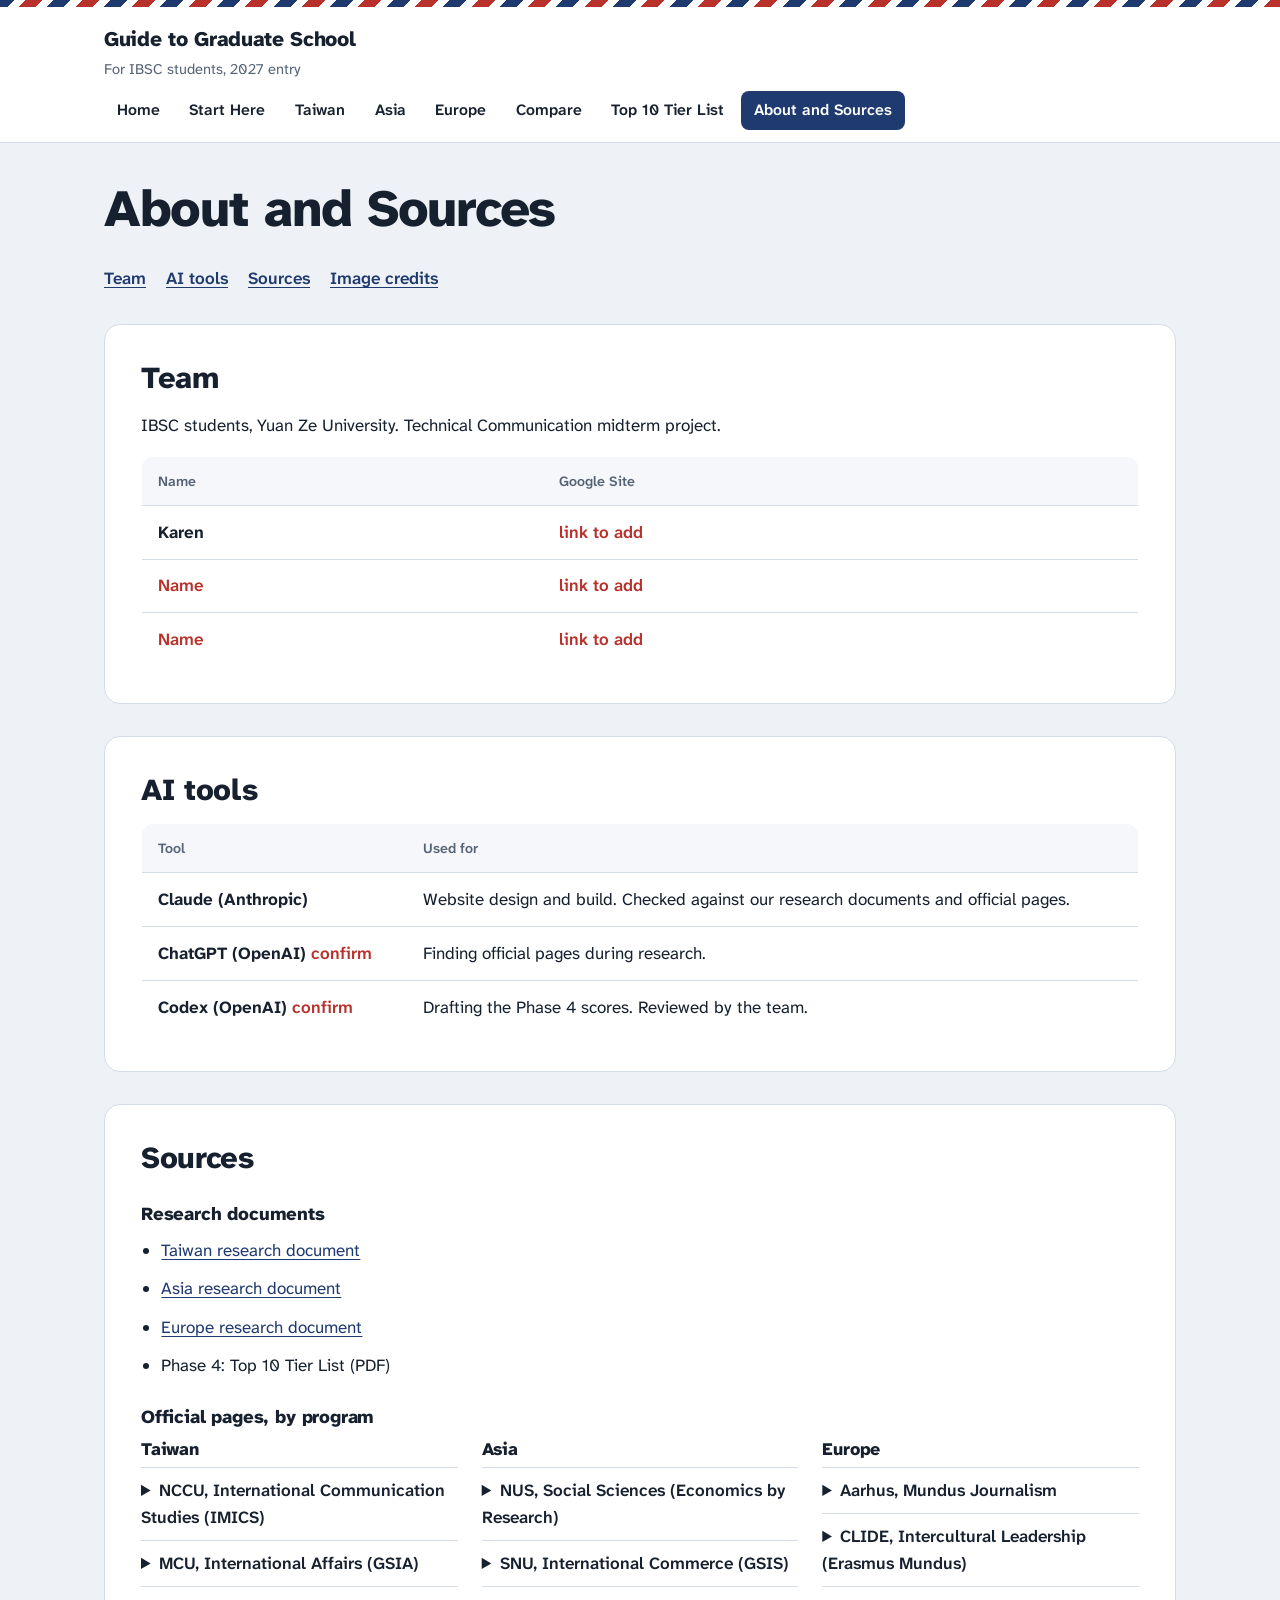
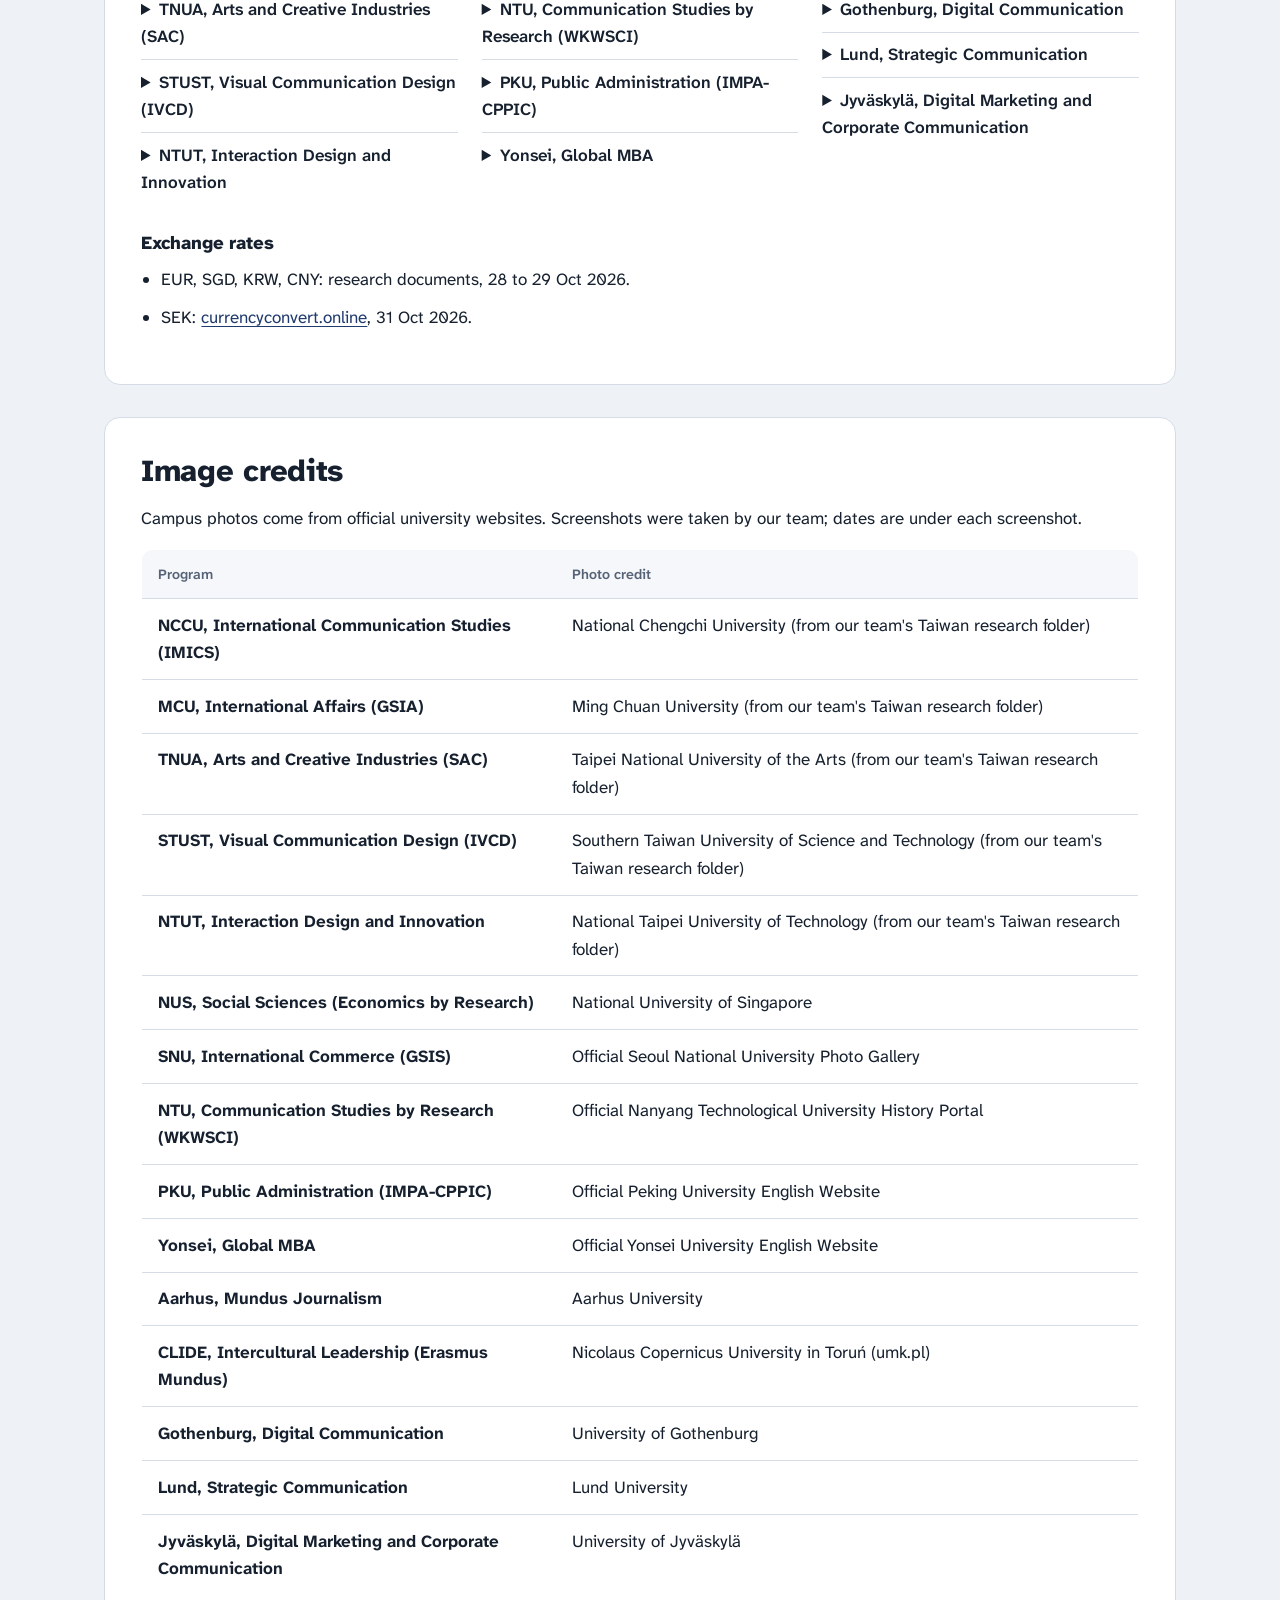
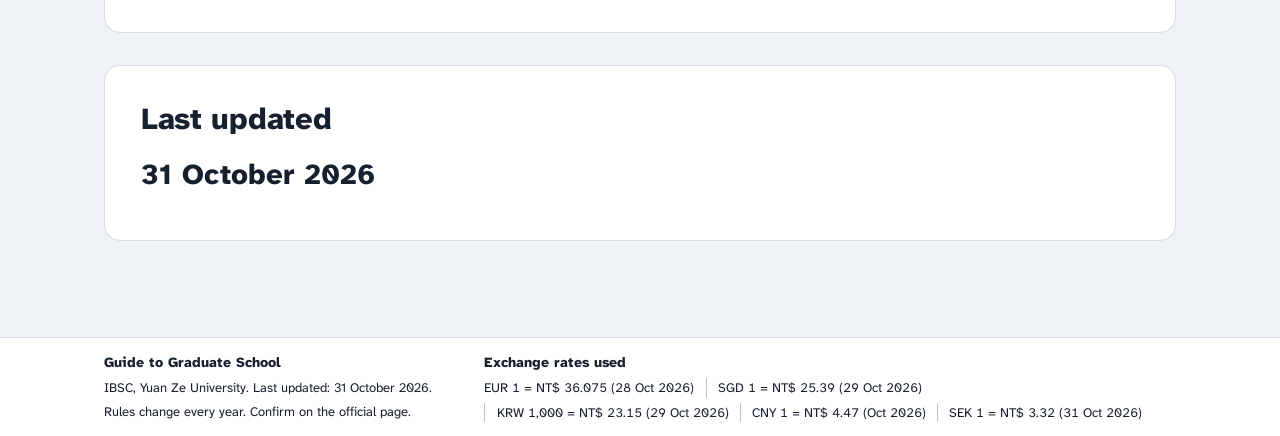
==== about.html @ 1be85949 "Clarify funding details and compact footer" ====
<!doctype html>
<html lang="en">
<head>
<meta charset="utf-8">
<meta name="viewport" content="width=device-width, initial-scale=1">
<title>About and Sources | Guide to Graduate School</title>
<meta name="description" content="Fully funded and partly funded master&#x27;s programs for IBSC students: funding, fees, documents and deadlines.">
<link rel="preconnect" href="https://fonts.googleapis.com">
<link rel="preconnect" href="https://fonts.gstatic.com" crossorigin>
<link rel="stylesheet" href="https://fonts.googleapis.com/css2?family=Atkinson+Hyperlegible+Next:ital,wght@0,400;0,600;0,800;1,400&display=swap">
<link rel="stylesheet" href="style.css?v=8">
<script>function imgFail(i){var n=(i.getAttribute('data-next')||'').split('|').filter(Boolean);if(n.length){i.setAttribute('data-next',n.slice(1).join('|'));i.src=n[0];}else{var f=i.closest('.frame');if(f)f.classList.add('noimg');i.remove();}}</script>
</head>
<body>
<a class="skip" href="#main">Skip to content</a>
<header class="site-head">
  <div class="wrap head-row">
    <a class="brand" href="index.html"><span class="brand-name">Guide to Graduate School</span><span class="brand-for">For IBSC students, 2027 entry</span></a>
  </div>
  <nav class="wrap" aria-label="Main menu"><ul class="nav"><li><a href="index.html">Home</a></li><li><a href="start-here.html">Start Here</a></li><li><a href="taiwan.html">Taiwan</a></li><li><a href="asia.html">Asia</a></li><li><a href="europe.html">Europe</a></li><li><a href="compare.html">Compare</a></li><li><a href="top-10.html">Top 10 Tier List</a></li><li><a href="about.html" aria-current="page">About and Sources</a></li></ul></nav>
</header>
<main id="main" class="wrap">
<header class="page-head">
  <h1>About and Sources</h1>
  <ul class="toc-inline"><li><a href="#team">Team</a></li><li><a href="#ai">AI tools</a></li><li><a href="#sources">Sources</a></li><li><a href="#images">Image credits</a></li></ul>
</header>
<section class="block" id="team" aria-labelledby="team-t">
  <h2 id="team-t">Team</h2>
  <p>IBSC students, Yuan Ze University. Technical Communication midterm project.</p>
  <div class="tablewrap"><table class="gl simple"><thead><tr><th scope="col">Name</th><th scope="col">Google Site</th></tr></thead><tbody><tr><th scope="row">Karen</th><td data-l="Google Site"><span class="todo">link to add</span></td></tr><tr><th scope="row"><span class="todo">Name</span></th><td data-l="Google Site"><span class="todo">link to add</span></td></tr><tr><th scope="row"><span class="todo">Name</span></th><td data-l="Google Site"><span class="todo">link to add</span></td></tr></tbody></table></div>
</section>
<section class="block" id="ai" aria-labelledby="ai-t">
  <h2 id="ai-t">AI tools</h2>
  <div class="tablewrap"><table class="gl simple"><thead><tr><th scope="col">Tool</th><th scope="col">Used for</th></tr></thead><tbody><tr><th scope="row">Claude (Anthropic)</th><td data-l="Used for">Website design and build. Checked against our research documents and official pages.</td></tr><tr><th scope="row">ChatGPT (OpenAI) <span class="todo">confirm</span></th><td data-l="Used for">Finding official pages during research.</td></tr><tr><th scope="row">Codex (OpenAI) <span class="todo">confirm</span></th><td data-l="Used for">Drafting the Phase 4 scores. Reviewed by the team.</td></tr></tbody></table></div>
</section>
<section class="block" id="sources" aria-labelledby="src-t">
  <h2 id="src-t">Sources</h2>
  <h3 class="sub">Research documents</h3>
  <ul class="tips"><li><a href="https://docs.google.com/document/d/1kYdrx042hcSt3xMvFTV2VwqHMV32BsqQlS6-jEvZjSc/edit" target="_blank" rel="noopener">Taiwan research document</a></li><li><a href="https://docs.google.com/document/d/18wbZId42TlIRk0OrQrO9sCHJWErO-pef_dGL6AdICsY/edit" target="_blank" rel="noopener">Asia research document</a></li><li><a href="https://docs.google.com/document/d/1QcWAfuH7U53IsIt3y28sknJvEVf1NZWTfHDT8gKmWq4/edit" target="_blank" rel="noopener">Europe research document</a></li><li>Phase 4: Top 10 Tier List (PDF)</li></ul>
  <h3 class="sub">Official pages, by program</h3>
  <div class="srcgroups"><section class="srcgroup"><h3>Taiwan</h3><details><summary>NCCU, International Communication Studies (IMICS)</summary><ol class="srcs"><li><a href="https://www.imics.nccu.edu.tw/international-admission" target="_blank" rel="noopener">IMICS international admission</a></li><li><a href="https://www.imics.nccu.edu.tw/" target="_blank" rel="noopener">IMICS program page</a></li><li><a href="https://oic.nccu.edu.tw/Post/756" target="_blank" rel="noopener">NCCU scholarships for foreign degree students</a></li><li><a href="https://oic.nccu.edu.tw/Upload/FileManager/230b16f9-bb6c-4912-bda6-e198168108e3.pdf" target="_blank" rel="noopener">NCCU Academic Excellence Scholarship regulations (PDF)</a></li><li><a href="https://oic.nccu.edu.tw/Post/15947" target="_blank" rel="noopener">NCCU New Inbound International Students Scholarship Pilot Plan</a></li><li><a href="https://oic.nccu.edu.tw/Post/16113" target="_blank" rel="noopener">NCCU Office of International Cooperation notice</a></li><li><a href="https://www.nccu.edu.tw/" target="_blank" rel="noopener">National Chengchi University</a></li></ol></details><details><summary>MCU, International Affairs (GSIA)</summary><ol class="srcs"><li><a href="https://gsia.mcu.edu.tw/en/" target="_blank" rel="noopener">GSIA program page</a></li><li><a href="https://iee.mcu.edu.tw/en/international-application-0/" target="_blank" rel="noopener">MCU international student application rules</a></li><li><a href="https://iee.mcu.edu.tw/en/scholarship/" target="_blank" rel="noopener">MCU scholarship regulations</a></li><li><a href="https://iee.mcu.edu.tw/%E7%8D%8E%E5%8A%A9%E5%AD%B8%E9%87%91/" target="_blank" rel="noopener">MCU Living and Learning Assistantship</a></li><li><a href="https://edu.law.moe.gov.tw/LawContent.aspx?id=FL030033&amp;media=print" target="_blank" rel="noopener">MOE Taiwan Scholarship rules</a></li><li>MCU International Student Application Handbook 2025–2026 (from the university)</li></ol></details><details><summary>TNUA, Arts and Creative Industries (SAC)</summary><ol class="srcs"><li><a href="https://sac.tnua.edu.tw/" target="_blank" rel="noopener">SAC program site</a></li><li><a href="https://sac.tnua.edu.tw/living-expenses/" target="_blank" rel="noopener">SAC living expenses</a></li><li><a href="https://sac.tnua.edu.tw/scholarships/" target="_blank" rel="noopener">SAC scholarships</a></li><li><a href="https://www.icdf.org.tw/wSite/ct?ctNode=31280&amp;mp=1&amp;xItem=12505" target="_blank" rel="noopener">Taiwan ICDF scholarship</a></li><li><a href="https://edu.law.moe.gov.tw/LawContent.aspx?id=FL030033&amp;media=print" target="_blank" rel="noopener">MOE Taiwan Scholarship rules</a></li><li><a href="https://old.studyintaiwan.org/university/scholarship/202" target="_blank" rel="noopener">Study in Taiwan: TNUA scholarship</a></li></ol></details><details><summary>STUST, Visual Communication Design (IVCD)</summary><ol class="srcs"><li><a href="https://vc.stust.edu.tw/en/" target="_blank" rel="noopener">Department of Visual Communication Design</a></li><li><a href="https://vc.stust.edu.tw/tc/node/course_master-en" target="_blank" rel="noopener">IVCD course page</a></li><li><a href="https://oia.stust.edu.tw/Sysid/oia/%E8%A1%A8%E5%96%AE%E4%B8%8B%E8%BC%89%E5%B0%88%E5%8D%80/%E5%85%B6%E5%AE%83/%E5%8D%97%E8%87%BA%E7%A7%91%E6%8A%80%E5%A4%A7%E5%AD%B8%E5%A4%96%E5%9C%8B%E5%AD%B8%E7%94%9F%E7%8D%8E%E5%AD%B8%E9%87%91%E8%A8%AD%E7%BD%AE%E8%BE%A6%E6%B3%95TheSTUSTScholarshipEstablishmentRegulationsforInternationalStudents.pdf" target="_blank" rel="noopener">STUST scholarship regulations for international students (PDF)</a></li><li><a href="https://edu.law.moe.gov.tw/LawContent.aspx?id=FL030033&amp;media=print" target="_blank" rel="noopener">MOE Taiwan Scholarship rules</a></li><li><a href="https://www.mofa.gov.tw/cp.aspx?Create=1&amp;n=72" target="_blank" rel="noopener">MOFA Taiwan Scholarship</a></li></ol></details><details><summary>NTUT, Interaction Design and Innovation</summary><ol class="srcs"><li><a href="https://oia.ntut.edu.tw/" target="_blank" rel="noopener">NTUT Office of International Affairs</a></li><li><a href="https://oia.ntut.edu.tw/p/404-1032-150272.php?Lang=zh-tw" target="_blank" rel="noopener">NTUT Excellent International Postgraduate Scholarship</a></li><li><a href="https://oia.ntut.edu.tw/p/404-1032-150264.php?Lang=zh-tw" target="_blank" rel="noopener">NTUT 50% tuition scholarship</a></li><li><a href="https://ixd.ntut.edu.tw/p/406-1089-135600,r1887.php?Lang=zh-tw" target="_blank" rel="noopener">Interaction Design program page</a></li><li><a href="https://edu.law.moe.gov.tw/LawContent.aspx?id=FL030033&amp;media=print" target="_blank" rel="noopener">MOE Taiwan Scholarship rules</a></li><li><a href="https://www.mofa.gov.tw/cp.aspx?Create=1&amp;n=72" target="_blank" rel="noopener">MOFA Taiwan Scholarship</a></li></ol></details></section><section class="srcgroup"><h3>Asia</h3><details><summary>NUS, Social Sciences (Economics by Research)</summary><ol class="srcs"><li><a href="https://fass.nus.edu.sg/ecs/" target="_blank" rel="noopener">NUS Department of Economics</a></li><li><a href="https://fass.nus.edu.sg/graduate/research/application-information/" target="_blank" rel="noopener">NUS FASS Graduate Studies by Research: application information</a></li><li><a href="https://www.nus.edu.sg/" target="_blank" rel="noopener">National University of Singapore</a></li><li><a href="https://www.nus.edu.sg/registrar/administrative-policies-procedures/graduate/graduate-fees" target="_blank" rel="noopener">NUS graduate research scholarships and fees</a></li></ol></details><details><summary>SNU, International Commerce (GSIS)</summary><ol class="srcs"><li><a href="https://oga.snu.ac.kr/scholarship/graduate-scholarship-for-excellent-foreign-students-gsfs/" target="_blank" rel="noopener">SNU GSFS scholarship page</a></li><li><a href="https://en.snu.ac.kr/admission/graduate/application" target="_blank" rel="noopener">SNU graduate application guidelines</a></li><li><a href="https://gsis.snu.ac.kr/2026-fall-international-commerce/" target="_blank" rel="noopener">SNU GSIS International Commerce program</a></li><li><a href="https://en.snu.ac.kr/admission" target="_blank" rel="noopener">SNU admissions portal</a></li></ol></details><details><summary>NTU, Communication Studies by Research (WKWSCI)</summary><ol class="srcs"><li><a href="https://www.ntu.edu.sg/wkwsci" target="_blank" rel="noopener">NTU WKWSCI research programmes</a></li><li><a href="https://www.ntu.edu.sg/admissions/graduate/financialmatters/scholarships/rss" target="_blank" rel="noopener">NTU Research Scholarship</a></li><li><a href="https://www.ntu.edu.sg/admissions/matriculation/academic-calendars" target="_blank" rel="noopener">NTU academic calendars</a></li><li><a href="https://www.ntu.edu.sg/" target="_blank" rel="noopener">Nanyang Technological University</a></li></ol></details><details><summary>PKU, Public Administration (IMPA-CPPIC)</summary><ol class="srcs"><li><a href="https://isd.pku.edu.cn/en/detail.php?id=761" target="_blank" rel="noopener">PKU International Students Division: admissions</a></li><li><a href="https://www.sg.pku.edu.cn/docs/20190314094903458415.pdf" target="_blank" rel="noopener">PKU School of Government document (PDF)</a></li><li><a href="https://england.lxgz.org.cn/Portals/132/images/0-3%20Peking%20University%20Graduate%20Program%20Taught%20in%20English.pdf" target="_blank" rel="noopener">PKU graduate programs taught in English (PDF)</a></li><li><a href="https://isd.pku.edu.cn/en/detail.php?id=839" target="_blank" rel="noopener">PKU scholarship and admissions information</a></li><li><a href="https://futureleaders.gsm.pku.edu.cn/PKU2026-2027SchoolCalendar.pdf" target="_blank" rel="noopener">PKU school calendar 2026–2027 (PDF)</a></li><li><a href="https://iscen.ustb.edu.cn/Scholarships/a0fb629a65364d9c8e59c87a5df59ce1.htm" target="_blank" rel="noopener">Beijing Government Scholarship reference</a></li></ol></details><details><summary>Yonsei, Global MBA</summary><ol class="srcs"><li><a href="https://gsis.yonsei.ac.kr/gsis/academics/calender.do" target="_blank" rel="noopener">Yonsei University academic calendar</a></li><li><a href="https://graduate.yonsei.ac.kr/_res/graduate_en/etc/2026_GKS_NIIED_Guide_E.pdf" target="_blank" rel="noopener">2026 GKS NIIED official guidelines (PDF)</a></li><li><a href="https://graduate.yonsei.ac.kr/graduate_en/admission/kgsp_schedule.do" target="_blank" rel="noopener">Yonsei GKS schedule and information</a></li><li><a href="https://gksscholarship.com/gks-scholarship-2027-documents-required/" target="_blank" rel="noopener">GKS required documents guide</a></li><li><a href="https://mba.yonsei.ac.kr/mba/program/global-mba.do" target="_blank" rel="noopener">Yonsei Global MBA overview</a></li></ol></details></section><section class="srcgroup"><h3>Europe</h3><details><summary>Aarhus, Mundus Journalism</summary><ol class="srcs"><li><a href="https://mundusjournalism.com/" target="_blank" rel="noopener">Mundus Journalism official website</a></li><li><a href="https://mundusjournalism.com/admissions/admission-requirements" target="_blank" rel="noopener">Mundus Journalism: admission requirements</a></li><li><a href="https://mundusjournalism.com/admissions/application-process" target="_blank" rel="noopener">Mundus Journalism: application process</a></li><li><a href="https://mundusjournalism.com/admissions/tuition-stipends-and-scholarships" target="_blank" rel="noopener">Mundus Journalism: tuition, stipends and scholarships</a></li><li><a href="https://international.au.dk/" target="_blank" rel="noopener">Aarhus University</a></li><li><a href="https://masters.au.dk/tuitionfees" target="_blank" rel="noopener">Aarhus University: tuition and application fees</a></li></ol></details><details><summary>CLIDE, Intercultural Leadership (Erasmus Mundus)</summary><ol class="srcs"><li><a href="https://erasmus-plus.ec.europa.eu/projects/search/details/101241178" target="_blank" rel="noopener">CLIDE on the Erasmus+ project database</a></li><li><a href="https://clide.umk.pl/pages/participation/" target="_blank" rel="noopener">CLIDE participation and scholarships</a></li><li><a href="https://erasmus-plus.ec.europa.eu/programme-guide/part-c/how-to-apply" target="_blank" rel="noopener">Apply for Erasmus Mundus</a></li></ol></details><details><summary>Gothenburg, Digital Communication</summary><ol class="srcs"><li><a href="https://www.gu.se/en/study-gothenburg/master-in-digital-communication-n2dcm" target="_blank" rel="noopener">Master in Digital Communication</a></li><li><a href="https://www.gu.se/en/study-gothenburg/application-to-master-in-digital-communication" target="_blank" rel="noopener">Program application instructions</a></li><li><a href="https://www.gu.se/en/study-in-gothenburg/apply/scholarships-for-fee-paying-students/axel-adler-scholarship" target="_blank" rel="noopener">Axel Adler Scholarship</a></li><li><a href="https://www.gu.se/en/study-in-gothenburg/apply/tuition-fees" target="_blank" rel="noopener">University of Gothenburg tuition fees</a></li><li><a href="https://www.universityadmissions.se/en/" target="_blank" rel="noopener">University Admissions Sweden</a></li><li><a href="https://si.se/en/apply/scholarships/" target="_blank" rel="noopener">SI Scholarship for Global Professionals</a></li></ol></details><details><summary>Lund, Strategic Communication</summary><ol class="srcs"><li><a href="https://www.lunduniversity.lu.se/home" target="_blank" rel="noopener">Lund University</a></li><li><a href="https://www.lunduniversity.lu.se/study/strategic-communication-master-of-science-programme-SASKO" target="_blank" rel="noopener">MSc Strategic Communication</a></li><li><a href="https://www.lunduniversity.lu.se/study/admission-degree-studies/scholarships-and-awards/lund-university-global-scholarship" target="_blank" rel="noopener">Lund University Global Scholarship</a></li><li><a href="https://www.lunduniversity.lu.se/sites/www.lunduniversity.lu.se/files/esu/220d546ec48ee4ac808db020ae823eb114112108_StratComLetter_Master_2026_0.pdf" target="_blank" rel="noopener">Letter of Intent form 2026 (PDF)</a></li><li><a href="https://www.universityadmissions.se/en/entry-requirements/masters-requirements/" target="_blank" rel="noopener">Master&#x27;s entry requirements</a></li><li><a href="https://www.universityadmissions.se/en/apply-to-masters/provide-application-documents-masters/country-instructions/" target="_blank" rel="noopener">Country-specific document instructions</a></li><li><a href="https://www.universityadmissions.se/en/key-dates-and-deadlines/" target="_blank" rel="noopener">Key dates and deadlines</a></li></ol></details><details><summary>Jyväskylä, Digital Marketing and Corporate Communication</summary><ol class="srcs"><li><a href="https://www.jyu.fi/en/study-with-us/digital-marketing-and-corporate-communication-master-of-science-in-economics-and-business-3" target="_blank" rel="noopener">Digital Marketing and Corporate Communication (program and tuition)</a></li><li><a href="https://www.jyu.fi/en/study-with-us/tuition-fees-and-other-financial-matters" target="_blank" rel="noopener">JYU tuition fees and other financial matters</a></li><li><a href="https://www.jyu.fi/en/study-with-us/masters-degree-programmes/masters-degree-programme-in-digital-marketing-and-corporate-communication" target="_blank" rel="noopener">JYU admissions page for the program</a></li></ol></details></section></div>
  <h3 class="sub">Exchange rates</h3>
  <ul class="tips"><li>EUR, SGD, KRW, CNY: research documents, 28 to 29 Oct 2026.</li><li>SEK: <a href="https://currencyconvert.online/sek/twd" target="_blank" rel="noopener">currencyconvert.online</a>, 31 Oct 2026.</li></ul>
</section>
<section class="block" id="images" aria-labelledby="img-t">
  <h2 id="img-t">Image credits</h2>
  <p>Campus photos come from official university websites. Screenshots were taken by our team; dates are under each screenshot.</p>
  <div class="tablewrap"><table class="gl simple"><thead><tr><th scope="col">Program</th><th scope="col">Photo credit</th></tr></thead><tbody><tr><th scope="row">NCCU, International Communication Studies (IMICS)</th><td data-l="Photo credit">National Chengchi University (from our team&#x27;s Taiwan research folder)</td></tr><tr><th scope="row">MCU, International Affairs (GSIA)</th><td data-l="Photo credit">Ming Chuan University (from our team&#x27;s Taiwan research folder)</td></tr><tr><th scope="row">TNUA, Arts and Creative Industries (SAC)</th><td data-l="Photo credit">Taipei National University of the Arts (from our team&#x27;s Taiwan research folder)</td></tr><tr><th scope="row">STUST, Visual Communication Design (IVCD)</th><td data-l="Photo credit">Southern Taiwan University of Science and Technology (from our team&#x27;s Taiwan research folder)</td></tr><tr><th scope="row">NTUT, Interaction Design and Innovation</th><td data-l="Photo credit">National Taipei University of Technology (from our team&#x27;s Taiwan research folder)</td></tr><tr><th scope="row">NUS, Social Sciences (Economics by Research)</th><td data-l="Photo credit">National University of Singapore</td></tr><tr><th scope="row">SNU, International Commerce (GSIS)</th><td data-l="Photo credit">Official Seoul National University Photo Gallery</td></tr><tr><th scope="row">NTU, Communication Studies by Research (WKWSCI)</th><td data-l="Photo credit">Official Nanyang Technological University History Portal</td></tr><tr><th scope="row">PKU, Public Administration (IMPA-CPPIC)</th><td data-l="Photo credit">Official Peking University English Website</td></tr><tr><th scope="row">Yonsei, Global MBA</th><td data-l="Photo credit">Official Yonsei University English Website</td></tr><tr><th scope="row">Aarhus, Mundus Journalism</th><td data-l="Photo credit">Aarhus University</td></tr><tr><th scope="row">CLIDE, Intercultural Leadership (Erasmus Mundus)</th><td data-l="Photo credit">Nicolaus Copernicus University in Toruń (umk.pl)</td></tr><tr><th scope="row">Gothenburg, Digital Communication</th><td data-l="Photo credit">University of Gothenburg</td></tr><tr><th scope="row">Lund, Strategic Communication</th><td data-l="Photo credit">Lund University</td></tr><tr><th scope="row">Jyväskylä, Digital Marketing and Corporate Communication</th><td data-l="Photo credit">University of Jyväskylä</td></tr></tbody></table></div>
</section>
<section class="block" id="updated" aria-labelledby="up-t">
  <h2 id="up-t">Last updated</h2>
  <p class="big-date">31 October 2026</p>
</section>
</main>
<footer class="site-foot"><div class="wrap foot-grid">
  <div>
    <p class="foot-title">Guide to Graduate School</p>
    <p>IBSC, Yuan Ze University. Last updated: 31 October 2026.</p>
    <p>Rules change every year. Confirm on the official page.</p>
  </div>
  <div>
    <p class="foot-title">Exchange rates used</p>
    <ul class="rates"><li>EUR 1 = NT$ 36.075 (28 Oct 2026)</li><li>SGD 1 = NT$ 25.39 (29 Oct 2026)</li><li>KRW 1,000 = NT$ 23.15 (29 Oct 2026)</li><li>CNY 1 = NT$ 4.47 (Oct 2026)</li><li>SEK 1 = NT$ 3.32 (31 Oct 2026)</li></ul>
  </div>
</div></footer>
<script>
(function(){
  var t=new Date();t.setHours(0,0,0,0);
  document.querySelectorAll('[data-date]').forEach(function(el){
    var d=new Date(el.getAttribute('data-date')+'T00:00:00');
    var n=Math.round((d-t)/864e5), out=el.querySelector('.left');
    el.classList.remove('closed','soon');
    if(n<0){el.classList.add('closed');if(out)out.textContent='Closed';}
    else{if(n<=14)el.classList.add('soon');if(out)out.textContent=n===0?'Closes today':(n===1?'1 day left':n+' days left');}
  });
  var list=document.querySelector('.next-list');
  if(list){var shown=0;list.querySelectorAll('li').forEach(function(li){if(li.classList.contains('closed')||shown>=6){li.hidden=true;}else{shown++;}});}
  var boxes=document.querySelectorAll('.checklist input[type=checkbox]');
  if(boxes.length){
    var saved={};try{saved=JSON.parse(localStorage.getItem('gtgs-checklist')||'{}');}catch(err){}
    boxes.forEach(function(b){
      if(saved[b.id])b.checked=true;
      b.addEventListener('change',function(){saved[b.id]=b.checked;try{localStorage.setItem('gtgs-checklist',JSON.stringify(saved));}catch(err){}});
    });
  }
})();
</script>
</body>
</html>
---- style.css ----
/* Guide to Graduate School: airmail + ticket theme */
:root{
  --paper:#eef2f6; --sheet:#ffffff; --ink:#16202e; --muted:#566377; --line:#d5dce6; --line2:#b9c4d3;
  --navy:#1f3a6e; --navy-ink:#ffffff; --red:#b8312a; --red-bg:#fdebe8;
  --green:#0f6a45; --green-bg:#dcf1e5; --amber:#8a4f00; --amber-bg:#fbebcf;
  --chip-r:#16202e; --tint:#f5f7fa;
  --radius:12px; --wrap:1120px;
  color-scheme:light;
}
@media (prefers-color-scheme:dark){
  :root:not([data-theme="light"]){
    --paper:#0f141b; --sheet:#171e28; --ink:#e7ecf3; --muted:#a2adbd; --line:#2a3443; --line2:#3a4658;
    --navy:#9db8f0; --navy-ink:#0f141b; --red:#ff8f84; --red-bg:#3a1714;
    --green:#74d6a5; --green-bg:#123628; --amber:#f3c065; --amber-bg:#3a2a0b;
    --chip-r:#e7ecf3; --tint:#1c2531; color-scheme:dark;
  }
}
:root[data-theme="dark"]{
  --paper:#0f141b; --sheet:#171e28; --ink:#e7ecf3; --muted:#a2adbd; --line:#2a3443; --line2:#3a4658;
  --navy:#9db8f0; --navy-ink:#0f141b; --red:#ff8f84; --red-bg:#3a1714;
  --green:#74d6a5; --green-bg:#123628; --amber:#f3c065; --amber-bg:#3a2a0b;
  --chip-r:#e7ecf3; --tint:#1c2531; color-scheme:dark;
}

*{box-sizing:border-box}
html{-webkit-text-size-adjust:100%;scroll-padding-top:1rem}
body{margin:0;background:var(--paper);color:var(--ink);
  font:400 1.0625rem/1.6 "Atkinson Hyperlegible Next","Atkinson Hyperlegible",system-ui,-apple-system,"Segoe UI",sans-serif}
img{max-width:100%;height:auto;display:block}
a{color:var(--navy);text-underline-offset:.18em;text-decoration-thickness:1px}
a:hover{text-decoration-thickness:2px}
:focus-visible{outline:3px solid var(--navy);outline-offset:2px;border-radius:4px}
h1,h2,h3,h4{line-height:1.15;margin:0 0 .5em;font-weight:800;letter-spacing:-.01em}
h1{font-size:clamp(2.1rem,4.6vw,3.25rem);letter-spacing:-.025em}
h2{font-size:clamp(1.45rem,2.6vw,1.9rem)}
h3{font-size:1.2rem}
h4{font-size:1.05rem}
p{margin:0 0 1em}
ul,ol{margin:0 0 1em;padding-left:1.25em}
.wrap{max-width:var(--wrap);margin:0 auto;padding:0 24px}
.sr{position:absolute;width:1px;height:1px;overflow:hidden;clip:rect(0 0 0 0);white-space:nowrap}
.skip{position:absolute;left:-999px;top:.5rem;background:var(--sheet);padding:.5rem 1rem;z-index:10}
.skip:focus{left:1rem}
.num{font-variant-numeric:tabular-nums}
.small{font-size:.9rem;color:var(--muted)}
.note{font-size:.95rem;color:var(--muted)}
.todo{color:var(--red);font-weight:600}

/* header with an airmail edge */
.site-head{background:var(--sheet);border-bottom:1px solid var(--line);position:relative}
.site-head::before{content:"";display:block;height:7px;
  background:repeating-linear-gradient(-45deg,#b8312a 0 12px,transparent 12px 20px,#1f3a6e 20px 32px,transparent 32px 40px)}
.head-row{display:flex;align-items:center;justify-content:space-between;padding-top:1rem;padding-bottom:.6rem}
.brand{text-decoration:none;color:var(--ink);display:flex;flex-direction:column;gap:.1rem}
.brand-name{font-weight:800;font-size:1.3rem;letter-spacing:-.015em}
.brand-for{color:var(--muted);font-size:.92rem}
.nav{list-style:none;margin:0;padding:0 0 .75rem;display:flex;flex-wrap:wrap;gap:.25rem}
.nav a{display:block;padding:.45rem .8rem;border-radius:8px;text-decoration:none;color:var(--ink);font-weight:600;font-size:.98rem}
.nav a:hover{background:var(--tint)}
.nav a[aria-current="page"]{background:var(--navy);color:var(--navy-ink)}

main.wrap{padding-top:2.25rem;padding-bottom:4rem}

/* badges */
.badge{display:inline-block;font-weight:800;font-size:.8rem;letter-spacing:.05em;padding:.32em .7em;border-radius:6px;line-height:1.2;white-space:nowrap}
.badge.full{background:var(--green);color:var(--sheet)}
.badge.part{background:var(--amber-bg);color:var(--amber);box-shadow:inset 0 0 0 1.5px var(--amber)}
.badge.sm{font-size:.7rem;padding:.28em .55em}

/* buttons */
.btn{display:inline-block;padding:.75rem 1.2rem;border-radius:10px;background:var(--navy);color:var(--navy-ink);font-weight:800;text-decoration:none;border:2px solid var(--navy)}
.btn.alt{background:transparent;color:var(--navy)}
.btn:hover{text-decoration:underline}
.cta{display:flex;flex-wrap:wrap;gap:.75rem;margin:1.5rem 0}

/* page head */
.page-head{max-width:70ch;margin-bottom:2rem}
.crumb{font-size:.92rem;color:var(--muted);margin-bottom:.75rem}
.crumb a{color:var(--muted)}
.lead{font-size:1.2rem;color:var(--muted);max-width:62ch}
.tally{display:flex;flex-wrap:wrap;align-items:center;gap:.5rem;font-weight:600}
.tally .sep{width:1px;height:1.1em;background:var(--line2);margin:0 .4rem}
.toc-inline{list-style:none;padding:0;display:flex;flex-wrap:wrap;gap:.5rem 1.25rem;font-weight:600}

/* HOME */
.hero{display:grid;grid-template-columns:minmax(0,1.25fr) minmax(0,1fr);gap:3rem;align-items:start;margin-bottom:3.5rem}
.hero h1{max-width:16ch}
.hero-note{color:var(--muted)}
.hero-note .badge{vertical-align:.1em;margin:0 .15rem}
.next{background:var(--sheet);border:1px solid var(--line);border-radius:var(--radius);padding:1.4rem 1.4rem 1rem;border-top:6px solid var(--red)}
.next h2{font-size:1.3rem;margin-bottom:.75rem}
.next-list{list-style:none;padding:0;margin:0 0 .75rem}
.next-list li{display:grid;grid-template-columns:6.6rem 1fr;gap:.15rem .9rem;padding:.7rem 0;border-top:1px solid var(--line)}
.next-list li:first-child{border-top:0}
.next-list li[hidden]{display:none}
.next-list .d{grid-row:span 2;font-weight:800;color:var(--red);font-variant-numeric:tabular-nums}
.next-list a{font-weight:600}
.next-list .meta{display:flex;align-items:center;gap:.5rem;font-size:.88rem;color:var(--muted)}
.left{font-size:.88rem;color:var(--muted);font-weight:600}
.soon .left{color:var(--red)}
.closed .left{color:var(--muted)}

.programs{margin-bottom:3.5rem}
.regions{display:grid;grid-template-columns:repeat(3,minmax(0,1fr));gap:1.25rem}
.reg{background:var(--sheet);border:1px solid var(--line);border-radius:var(--radius);padding:1.25rem}
.reg h3{font-size:1.35rem;margin-bottom:.5rem}
.reg h3 a{color:var(--ink);text-decoration:none}
.reg ul{list-style:none;padding:0;margin:0 0 1rem}
.reg li{padding:.65rem 0;border-top:1px solid var(--line)}
.reg li a{font-weight:600}
.row2{display:flex;align-items:center;gap:.6rem;margin-top:.3rem;font-size:.9rem;color:var(--muted);font-variant-numeric:tabular-nums}
.more{font-weight:600}

.two{display:grid;grid-template-columns:1fr 1fr;gap:3rem}
.badges{margin:0}
.badges div{display:grid;grid-template-columns:9.5rem 1fr;gap:1rem;padding:.9rem 0;border-top:1px solid var(--line)}
.badges dt{padding-top:.15rem}
.badges dd{margin:0}
.steps{padding-left:1.4em}
.steps li{margin-bottom:.6rem;padding-left:.25rem}

/* REGION: at a glance */
.glance{margin-bottom:3rem}
.tablewrap{overflow-x:auto;-webkit-overflow-scrolling:touch}
table{border-collapse:collapse;width:100%}
.gl{background:var(--sheet);border:1px solid var(--line);border-radius:var(--radius);overflow:hidden}
.gl th,.gl td{text-align:left;padding:.8rem 1rem;border-top:1px solid var(--line);vertical-align:top}
.gl thead th{background:var(--tint);font-size:.88rem;color:var(--muted);font-weight:600;border-top:0}
.gl tbody th a{font-weight:600}
.gl .dlc strong{color:var(--red);display:block;white-space:nowrap}
.gl .closed .dlc strong{color:var(--muted);text-decoration:line-through}

/* PROFILE */
.prog{background:var(--sheet);border:1px solid var(--line);border-radius:16px;padding:clamp(1.25rem,3.2vw,2.5rem);margin:0 0 2.5rem}
.prog-head{display:grid;grid-template-columns:minmax(0,1fr) minmax(0,22rem);gap:2rem;align-items:start;margin-bottom:1.5rem}
.count{font-size:.92rem;color:var(--muted);font-weight:600;margin-bottom:.5rem}
.prog h2{font-size:clamp(1.5rem,2.8vw,2.1rem);max-width:28ch}
.uni{font-size:1.15rem;font-weight:600;margin-bottom:.2rem}
.city{color:var(--muted)}
.campus{margin:0}
.campus .frame{aspect-ratio:4/3;border-radius:10px;overflow:hidden}
.campus .frame img{width:100%;height:100%;object-fit:cover}
figcaption{font-size:.88rem;color:var(--muted);margin-top:.45rem}

.frame{display:grid;background:var(--tint);border:1px solid var(--line);border-radius:8px;overflow:hidden;min-height:8rem}
.frame>*{grid-area:1/1}
.frame img,.frame .zoom{position:relative;z-index:1;background:var(--sheet)}
.frame .zoom{display:block}
.frame .ph{align-self:center;justify-self:center;text-align:center;color:var(--muted);font-size:.9rem;padding:1rem;line-height:1.4}
.frame .ph small{font-size:.8rem;opacity:.8;word-break:break-all}

/* the ticket */
.ticket{display:grid;grid-template-columns:minmax(0,1fr) 15.5rem;border:1.5px solid var(--line2);border-radius:14px;margin:0 0 2.25rem;background:var(--sheet);position:relative}
.facts{display:grid;grid-template-columns:1.25fr 1fr 1fr 1fr}
.fact{padding:1.1rem 1.2rem;display:flex;flex-direction:column;gap:.3rem;border-left:1px solid var(--line)}
.fact:first-child{border-left:0}
.k{font-size:.85rem;color:var(--muted);font-weight:600}
.v{font-size:1.45rem;font-weight:800;line-height:1.15;letter-spacing:-.01em}
.fact.fund .v{font-size:1rem}
.s{font-size:.85rem;color:var(--muted);line-height:1.35}
.stub{background:var(--red-bg);border-left:2px dashed var(--red);border-radius:0 12px 12px 0;padding:1.1rem 1.3rem;display:flex;flex-direction:column;gap:.25rem;position:relative}
.stub::before,.stub::after{content:"";position:absolute;left:-12px;width:22px;height:22px;border-radius:50%;background:var(--sheet);border:1.5px solid var(--line2)}
.stub::before{top:-12px;clip-path:inset(50% 0 0 0)}
.stub::after{bottom:-12px;clip-path:inset(0 0 50% 0)}
.stub .k{color:var(--red)}
.stub .v{color:var(--red);font-size:1.6rem}
.stub .left{display:inline-block;align-self:flex-start;margin-top:.35rem;padding:.2rem .55rem;border-radius:6px;background:var(--sheet);color:var(--red);font-size:.85rem}
.stub.closed .v{text-decoration:line-through;color:var(--muted)}
.stub.closed .left{color:var(--muted)}
.stub .start{font-size:.85rem;color:var(--ink);margin-top:.35rem}

/* profile parts */
.psec{display:grid;grid-template-columns:13rem minmax(0,1fr);gap:1.5rem;padding:1.75rem 0;border-top:1px solid var(--line)}
.psec h3{display:flex;align-items:flex-start;gap:.6rem;font-size:1.1rem;margin:0}
.pn{flex:none;display:inline-grid;place-items:center;width:1.75rem;height:1.75rem;border-radius:50%;background:var(--navy);color:var(--navy-ink);font-size:.9rem;font-variant-numeric:tabular-nums;margin-top:-.1rem}
.pc>*:last-child{margin-bottom:0}
.pc p{max-width:72ch}
.label{font-weight:800;margin:1.1rem 0 .4rem}
.fields{display:grid;grid-template-columns:repeat(2,minmax(0,1fr));gap:.9rem 1.5rem;margin:0}
.fields dt{font-size:.85rem;color:var(--muted);font-weight:600}
.fields dd{margin:0}
.links,.courses{padding-left:1.2em}
.links li,.courses li{margin-bottom:.25rem}
.cost{background:var(--tint);border-radius:8px;padding:.75rem 1rem}
.fund{border-left:4px solid var(--amber);padding:.25rem 0 .25rem 1.1rem;margin:1.25rem 0}
.fund.full{border-left-color:var(--green)}
.fund h4{display:flex;flex-wrap:wrap;align-items:center;gap:.5rem}
.kind{font-size:.75rem;font-weight:800;padding:.2em .5em;border-radius:5px}
.kind.full{background:var(--green-bg);color:var(--green)}
.kind.part{background:var(--amber-bg);color:var(--amber)}
.fund-rows{grid-template-columns:1fr}
.fund-rows div{display:grid;grid-template-columns:12rem minmax(0,1fr);gap:1rem}
.fsrc{font-size:.9rem;margin-top:.6rem}

.req{font-size:.97rem}
.req th,.req td{text-align:left;vertical-align:top;padding:.7rem .75rem;border-top:1px solid var(--line)}
.req thead th{font-size:.85rem;color:var(--muted);font-weight:600;border-top:0}
.req tbody th{font-weight:600;width:13rem}
.req .stc{width:9.5rem}
.chip{display:inline-block;font-size:.8rem;font-weight:800;padding:.2em .55em;border-radius:5px;white-space:nowrap}
.c-R{background:var(--chip-r);color:var(--sheet)}
.c-O{box-shadow:inset 0 0 0 1.5px var(--navy);color:var(--navy)}
.c-N{background:var(--tint);color:var(--muted)}
.c-S{border:1.5px dashed var(--line2);color:var(--muted);padding:.12em .5em}
.st-S td:last-child{color:var(--muted)}

.dls{margin:0}
.dls div{display:grid;grid-template-columns:15rem minmax(0,1fr);gap:1rem;padding:.6rem 0;border-top:1px solid var(--line)}
.dls div:first-child{border-top:0}
.dls dt{color:var(--muted);font-weight:600}
.dls dd{margin:0}
.dls .hot dd{color:var(--red);font-weight:800}

.shots{display:grid;grid-template-columns:repeat(2,minmax(0,1fr));gap:1.25rem}
.shot{margin:0}
.shot .frame{min-height:12rem}
.shot img{width:100%}

.contacts{list-style:none;padding:0}
.contacts li{margin-bottom:.3rem}
.cl{color:var(--muted)}
.srcs{padding-left:1.4em;font-size:.97rem}
.srcs li{margin-bottom:.3rem}
.checked{font-weight:600;margin-top:1rem}
.back{margin:1.5rem 0 0;font-size:.95rem}

/* START HERE */
.block{background:var(--sheet);border:1px solid var(--line);border-radius:16px;padding:clamp(1.25rem,3vw,2.25rem);margin-bottom:2rem}
.words{display:grid;grid-template-columns:repeat(2,minmax(0,1fr));gap:0 2.5rem;margin:0}
.words div{padding:.8rem 0;border-top:1px solid var(--line)}
.words dt{font-weight:800}
.words dd{margin:.15rem 0 0;color:var(--ink)}
.checklist{list-style:none;padding:0;counter-reset:c;margin:0}
.checklist li{display:flex;gap:.8rem;align-items:flex-start;padding:.7rem 0;border-top:1px solid var(--line)}
.checklist li:first-child{border-top:0}
.checklist input{width:1.25rem;height:1.25rem;margin-top:.2rem;flex:none;accent-color:var(--green)}
.checklist input:checked+label{color:var(--muted);text-decoration:line-through}
.timeline{list-style:none;padding:0;margin:0 0 1rem;border-left:3px solid var(--line2)}
.timeline li{position:relative;padding:0 0 1.25rem 1.5rem}
.timeline li::before{content:"";position:absolute;left:-9px;top:.35rem;width:15px;height:15px;border-radius:50%;background:var(--sheet);border:3px solid var(--red)}
.timeline .when{font-weight:800;margin-bottom:.2rem}
.timeline p{margin:0;max-width:75ch}
.tips{padding-left:1.2em}
.tips li{margin-bottom:.7rem;max-width:78ch}
.soon-box{max-width:52rem}

/* footer */
.site-foot{background:var(--sheet);border-top:1px solid var(--line);padding:.875rem 0;font-size:.8125rem;line-height:1.5}
.foot-grid{display:grid;grid-template-columns:minmax(0,.85fr) minmax(0,1.65fr);gap:1.5rem;align-items:start}
.foot-grid>div{min-width:0}
.site-foot p{margin:0 0 .25rem}
.site-foot p:last-child{margin-bottom:0}
.site-foot .foot-title{font-size:.875rem;font-weight:800;margin-bottom:.3rem}
.rates{display:flex;flex-wrap:wrap;gap:.3rem .7rem;list-style:none;padding:0;margin:0;font-variant-numeric:tabular-nums}
.rates li{max-width:100%;overflow-wrap:anywhere}
.rates li+li{border-left:1px solid var(--line2);padding-left:.7rem}

/* responsive */
@media (max-width:980px){
  .hero{grid-template-columns:1fr;gap:2rem}
  .regions{grid-template-columns:1fr}
  .two{grid-template-columns:1fr;gap:1.5rem}
  .ticket{grid-template-columns:1fr}
  .stub{border-left:0;border-top:2px dashed var(--red);border-radius:0 0 12px 12px}
  .stub::before{left:-12px;top:-12px;clip-path:inset(0 0 0 50%)}
  .stub::after{left:auto;right:-12px;top:-12px;bottom:auto;clip-path:inset(0 50% 0 0)}
  .psec{grid-template-columns:1fr;gap:.9rem}
}
@media (max-width:760px){
  .wrap{padding:0 16px}
  main.wrap{padding-top:1.5rem}
  .prog-head{grid-template-columns:1fr}
  .facts{grid-template-columns:1fr 1fr}
  .fact{border-left:0;border-top:1px solid var(--line)}
  .fact:nth-child(-n+2){border-top:0}
  .fact:nth-child(even){border-left:1px solid var(--line)}
  .fact.fund{grid-column:1/-1;border-left:0}
  .fact.fund+.fact{border-left:0;border-top:1px solid var(--line)}
  .fact.fund~.fact:nth-child(3){border-left:1px solid var(--line)}
  .fact.fund~.fact:nth-child(4){border-left:0;grid-column:1/-1}
  .v{font-size:1.25rem}
  .stub .v{font-size:1.4rem}
  .fields,.words,.shots{grid-template-columns:1fr}
  .fund-rows div,.dls div,.badges div{grid-template-columns:1fr;gap:.15rem}
  .foot-grid{grid-template-columns:1fr;gap:.75rem}
  .rates li+li{border-left:0;padding-left:0}
  /* tables become stacked rows */
  .gl,.gl tbody,.gl tr,.gl th,.gl td,.req,.req tbody,.req tr,.req th,.req td{display:block;width:auto}
  .gl thead,.req thead{position:absolute;width:1px;height:1px;overflow:hidden;clip:rect(0 0 0 0)}
  .gl{border:0;background:transparent}
  .gl tr{background:var(--sheet);border:1px solid var(--line);border-radius:10px;padding:.8rem 1rem;margin-bottom:.75rem;display:grid;grid-template-columns:1fr 1fr;gap:.4rem 1rem}
  .gl th,.gl td{border:0;padding:0}
  .gl tbody th{grid-column:1/-1;font-size:1.05rem}
  .gl td:nth-of-type(1){grid-column:1/-1}
  .gl td::before{content:attr(data-l);display:block;font-size:.78rem;color:var(--muted);font-weight:600}
  .req tr{padding:.8rem 0;border-top:1px solid var(--line)}
  .req th,.req td{border:0;padding:0}
  .req tbody th{width:auto;display:inline}
  .req .stc{width:auto;display:inline;margin-left:.5rem}
  .req td:last-child{margin-top:.3rem}
  .next-list li{grid-template-columns:5.8rem 1fr}
}
@media (prefers-reduced-motion:reduce){*{scroll-behavior:auto!important}}
@media print{.site-head nav,.cta,.back{display:none}.prog{break-inside:auto;border:0}}

/* ---------- Home sections ---------- */
.hsec{margin:0 0 3.5rem}
.who{display:grid;grid-template-columns:minmax(0,1.1fr) minmax(0,1fr);gap:2.5rem;align-items:start}
.who-main{font-size:1.25rem;line-height:1.5;margin:0}
.who-list{margin:0;padding-left:1.2em}
.who-list li{margin-bottom:.5rem}
.offers{list-style:none;padding:0;margin:0 0 2rem;border-top:1px solid var(--line)}
.offers li{display:grid;grid-template-columns:14rem minmax(0,1fr);gap:1.25rem;padding:.9rem 0;border-bottom:1px solid var(--line)}
.offers li>a{font-size:1.05rem}
h3.sub{font-size:1.15rem;margin:1.75rem 0 .75rem}
.reg h4{font-size:1.3rem;margin-bottom:.5rem}
.reg h4 a{color:var(--ink);text-decoration:none}

/* ---------- Compare ---------- */
.controls{display:flex;flex-wrap:wrap;align-items:center;gap:.75rem 1.5rem;background:var(--sheet);border:1px solid var(--line);border-radius:var(--radius);padding:.9rem 1rem;margin-bottom:1rem}
.seg{display:inline-flex;border:1.5px solid var(--navy);border-radius:9px;overflow:hidden}
.seg button{font:inherit;font-weight:600;font-size:.95rem;padding:.45rem .85rem;border:0;background:transparent;color:var(--navy);cursor:pointer}
.seg button+button{border-left:1.5px solid var(--navy)}
.seg button[aria-pressed="true"]{background:var(--navy);color:var(--navy-ink)}
.chk{display:inline-flex;align-items:center;gap:.45rem;font-weight:600}
.chk input{width:1.15rem;height:1.15rem;accent-color:var(--green)}
.sort{display:inline-flex;align-items:center;gap:.5rem;font-weight:600}
.sort select{font:inherit;padding:.4rem .5rem;border:1.5px solid var(--line2);border-radius:8px;background:var(--sheet);color:var(--ink)}
.count-line{margin:0 0 0 auto;color:var(--muted);font-size:.95rem}
.cmp .u{display:block;font-size:.82rem;color:var(--muted);font-weight:400;margin-top:.15rem}
.cmp tbody th a{font-weight:600}
.rk{font-weight:800;font-size:1.15rem}
.rk-note{display:block;font-size:.75rem;color:var(--muted)}
.cmp tr[hidden]{display:none}
.notes{color:var(--muted);font-size:.95rem;margin-top:1rem;padding-left:1.2em}

/* ---------- Top 10 ---------- */
.formula{font-weight:800;font-size:1.2rem;background:var(--tint);border-left:4px solid var(--navy);padding:.8rem 1rem;border-radius:0 8px 8px 0;font-variant-numeric:tabular-nums}
.defs{margin-top:1.25rem}
.crit .w{font-weight:800;font-size:1.15rem}
.tier{margin:0 0 2.5rem}
.tier-head{display:flex;align-items:center;gap:1rem;margin-bottom:1rem}
.tl{flex:none;display:grid;place-items:center;width:3.4rem;height:3.4rem;border-radius:12px;font-weight:800;font-size:1.9rem;color:#fff;background:var(--navy)}
.tier-S .tl{background:#0f6a45}.tier-A .tl{background:#1f3a6e}.tier-B .tl{background:#566377}.tier-C .tl{background:#8a4f00}
.tier-head h3{font-size:1.35rem;margin:0}
.tier-head p{margin:.15rem 0 0;color:var(--muted)}
.ranks{list-style:none;padding:0;margin:0;display:grid;gap:1rem}
.rank{display:grid;grid-template-columns:3rem 15rem minmax(0,1fr);gap:1.25rem;background:var(--sheet);border:1px solid var(--line);border-radius:14px;padding:1.25rem}
.no{font-weight:800;font-size:2rem;line-height:1;color:var(--navy);font-variant-numeric:tabular-nums}
.thumb{margin:0}
.thumb .frame{aspect-ratio:4/3;min-height:0}
.thumb .frame img{width:100%;height:100%;object-fit:cover}
.thumb figcaption{font-size:.78rem}
.rbody h4{font-size:1.2rem;margin:.35rem 0 .2rem}
.rbody p{margin-bottom:.6rem;max-width:70ch}
.rmeta{display:flex;align-items:center;gap:.75rem;margin:0}
.score{color:var(--muted)}
.score strong{color:var(--ink);font-size:1.25rem}
.runi{color:var(--muted);font-weight:600}
.route{background:var(--tint);border-radius:8px;padding:.6rem .8rem;font-size:.95rem}
.bars{display:grid;grid-template-columns:repeat(4,minmax(0,1fr));gap:.5rem 1rem;margin:.4rem 0 .8rem}
.bars dt{font-size:.8rem;color:var(--muted);font-weight:600}
.bars dd{margin:.15rem 0 0;display:flex;align-items:center;gap:.4rem}
.bar{flex:1;height:.5rem;border-radius:4px;background:var(--line);overflow:hidden}
.bar i{display:block;height:100%;background:var(--navy)}
.bv{font-size:.82rem;font-weight:600;font-variant-numeric:tabular-nums}
.rlinks{display:flex;flex-wrap:wrap;gap:.4rem 1.2rem;font-weight:600;font-size:.95rem;margin:0}
.awards{display:grid;grid-template-columns:1fr 1fr;gap:1.25rem}
.award{border:2px solid var(--navy);border-radius:14px;padding:1.25rem}
.aw-k{display:inline-block;background:var(--navy);color:var(--navy-ink);font-weight:800;padding:.25rem .7rem;border-radius:6px;margin-bottom:.8rem}
.award .thumb{margin-bottom:.8rem}
.award .thumb .frame{aspect-ratio:16/7}
.award h3{font-size:1.15rem}
.sct .tot{font-weight:800}
.whys details,.srcgroup details{border-top:1px solid var(--line);padding:.55rem 0}
.whys summary,.srcgroup summary{cursor:pointer;font-weight:600}
.whys details p{margin:.5rem 0 .2rem;max-width:80ch}

/* ---------- About ---------- */
.simple th{width:auto}
.srcgroups{display:grid;grid-template-columns:repeat(3,minmax(0,1fr));gap:1.5rem}
.srcgroup h3{font-size:1.1rem;margin-bottom:.4rem}
.srcgroup .srcs{margin-top:.5rem}
.big-date{font-size:1.8rem;font-weight:800;margin-bottom:.4rem}

@media (max-width:980px){
  .who{grid-template-columns:1fr;gap:1rem}
  .rank{grid-template-columns:2.5rem minmax(0,1fr)}
  .rank .thumb{grid-column:2}
  .rank .rbody{grid-column:1/-1}
  .awards,.srcgroups{grid-template-columns:1fr}
  .count-line{margin-left:0}
}
@media (max-width:760px){
  .offers li{grid-template-columns:1fr;gap:.2rem}
  .bars{grid-template-columns:1fr 1fr}
  .rank{padding:1rem}
  .thumb .frame{aspect-ratio:16/9}
  .seg button{padding:.45rem .6rem}
  .crit .w{font-size:1rem}
}

.cmp{font-size:.95rem}
.cmp th,.cmp td{padding:.75rem .7rem}
.cmp tbody th{min-width:13rem}
.cmp .nv{font-weight:600;white-space:nowrap}
.cmp .dlc strong{white-space:nowrap}
@media (max-width:760px){.cmp tbody th{min-width:0}}
.cmp th,.cmp td{padding:.7rem .55rem}
.cmp tbody th{min-width:11.5rem}
.cmp .dlc strong{white-space:normal}
.sort{white-space:nowrap}
@media (max-width:760px){
  .cmp .rkc{grid-column:1/-1;display:flex;align-items:baseline;gap:.4rem}
  .cmp .rkc::before{content:"Rank";display:inline;font-size:.85rem}
  .cmp .rkc .rk{font-size:1rem}
  .cmp .rkc .rk-note{display:inline}
  .sort select{flex:1;min-width:0}
  .sort{display:flex;width:100%}
}

/* ---------- Home (short version) ---------- */
.hero2{background:var(--sheet);border:1px solid var(--line);border-radius:16px;padding:clamp(1.5rem,4vw,3rem);margin-bottom:1.5rem;border-left:8px solid var(--navy)}
.hero2 h1{max-width:20ch;margin-bottom:.6rem}
.hero2 .lead{margin-bottom:0}
.hero2 .cta{margin:1.5rem 0 0}
.trio{display:grid;grid-template-columns:repeat(3,minmax(0,1fr));gap:1.25rem;margin-bottom:1.5rem}
.card3{background:var(--sheet);border:1px solid var(--line);border-radius:14px;padding:1.4rem 1.5rem}
.card3 h2{font-size:1.25rem;margin-bottom:.6rem}
.card3 p,.card3 ul,.card3 ol{margin:0}
.card3 ul,.card3 ol{padding-left:1.2em}
.card3 li{margin-bottom:.35rem}
.legend{display:flex;flex-wrap:wrap;gap:.5rem 2rem;color:var(--muted)}
.legend p{margin:0}
.legend .badge{margin-right:.35rem;vertical-align:.1em}
.more-funds{margin-top:1rem;border-top:1px solid var(--line);padding-top:.6rem}
.more-funds summary{cursor:pointer;font-weight:700;color:var(--navy)}
@media (max-width:980px){.trio{grid-template-columns:1fr}}

.req th,.req td{padding:.5rem .75rem;line-height:1.45}
.req .stc{width:8.5rem}

.home-head{margin-bottom:1.5rem}
.home-head h1{margin-bottom:.3rem}
.card3 li .badge{vertical-align:.1em}

/* ---------- Home v3: colour ---------- */
.hero3{position:relative;overflow:hidden;background:var(--navy-solid,#1f3a6e);color:#fff;border-radius:18px;padding:clamp(1.75rem,4.5vw,3.25rem) clamp(1.5rem,4vw,3rem) calc(clamp(1.75rem,4.5vw,3.25rem) + 10px);margin-bottom:1.75rem}
.hero3::after{content:"";position:absolute;left:0;right:0;bottom:0;height:10px;background:repeating-linear-gradient(-45deg,#d8463d 0 14px,#fff 14px 22px,#9db8f0 22px 36px,#fff 36px 44px)}
.hero3 h1{color:#fff;margin:0 0 .5rem;max-width:18ch}
.hero3 p{margin:0;font-size:1.2rem;color:#d9e3f5;max-width:46ch}
.hero3::before{content:"";position:absolute;right:-60px;top:-60px;width:260px;height:260px;border-radius:50%;border:3px dashed rgba(255,255,255,.18);box-shadow:0 0 0 22px rgba(255,255,255,.04)}

.trio{gap:1.25rem}
.card3{position:relative;border:1px solid var(--line);border-top:6px solid var(--acc);border-radius:16px;padding:1.5rem 1.5rem 1.6rem;background:linear-gradient(180deg,var(--tintc) 0,var(--sheet) 7.5rem)}
.c-who{--acc:#1f3a6e;--tintc:#e8eefb;--accink:#1f3a6e}
.c-what{--acc:#0f6a45;--tintc:#e3f4ea;--accink:#0f6a45}
.c-how{--acc:#b8312a;--tintc:#fcebe8;--accink:#b8312a}
.ico{display:grid;place-items:center;width:3rem;height:3rem;border-radius:12px;background:var(--acc);margin-bottom:.9rem}
.ico svg{width:1.6rem;height:1.6rem;fill:none;stroke:#fff;stroke-width:1.8;stroke-linecap:round;stroke-linejoin:round}
.card3 h2{color:var(--accink);font-size:1.3rem;margin-bottom:.55rem}
.card3>p{margin:0 0 1rem}
.tags{list-style:none;padding:0;margin:0;display:flex;flex-wrap:wrap;gap:.45rem}
.tags li{background:var(--tintc);color:var(--accink);font-weight:700;font-size:.85rem;padding:.3rem .7rem;border-radius:999px;margin:0;border:1px solid color-mix(in srgb,var(--acc) 25%,transparent)}
.rchips{display:grid;grid-template-columns:repeat(3,1fr);gap:.5rem;margin:0 0 .9rem}
.rchip{display:flex;flex-direction:column;align-items:center;gap:.1rem;padding:.65rem .3rem;border-radius:12px;text-decoration:none;color:#fff;font-weight:700;transition:transform .15s}
.rchip:hover{transform:translateY(-2px)}
.rchip .rn{font-size:1.5rem;line-height:1;font-weight:800}
.rchip .rl{font-size:.9rem}
.r-taiwan{background:#b8312a}.r-asia{background:#1f3a6e}.r-europe{background:#0f6a45}
.tools{display:flex;flex-wrap:wrap;gap:.5rem;margin:0 0 1rem}
.tools a{flex:1 1 auto;text-align:center;font-weight:700;font-size:.92rem;padding:.5rem .7rem;border-radius:10px;border:2px solid var(--acc);color:var(--accink);text-decoration:none;background:var(--sheet)}
.tools a:hover{background:var(--tintc)}
.keys{margin:0;display:grid;gap:.45rem}
.keys div{display:flex;align-items:center;gap:.6rem}
.keys dt{flex:none;width:7.6rem}
.keys dd{margin:0;font-size:.95rem}
.nsteps{list-style:none;counter-reset:s;padding:0;margin:0;position:relative}
.nsteps::before{content:"";position:absolute;left:.95rem;top:.6rem;bottom:.6rem;width:2px;background:repeating-linear-gradient(var(--acc) 0 6px,transparent 6px 11px)}
.nsteps li{counter-increment:s;position:relative;padding:.35rem 0 .35rem 2.8rem;margin:0 0 .35rem}
.nsteps li::before{content:counter(s);position:absolute;left:0;top:.2rem;width:1.95rem;height:1.95rem;border-radius:50%;background:var(--acc);color:#fff;font-weight:800;display:grid;place-items:center;font-size:.95rem;box-shadow:0 0 0 4px var(--sheet)}
@media (prefers-color-scheme:dark){
  :root:not([data-theme="light"]) .c-who{--tintc:#1b2740;--accink:#9db8f0}
  :root:not([data-theme="light"]) .c-what{--tintc:#13301f;--accink:#74d6a5}
  :root:not([data-theme="light"]) .c-how{--tintc:#35181a;--accink:#ff8f84}
  :root:not([data-theme="light"]) .hero3{background:#1a2c52}
}
@media (prefers-reduced-motion:reduce){.rchip{transition:none}}
.card3 .tags,.card3 .nsteps{padding-left:0}
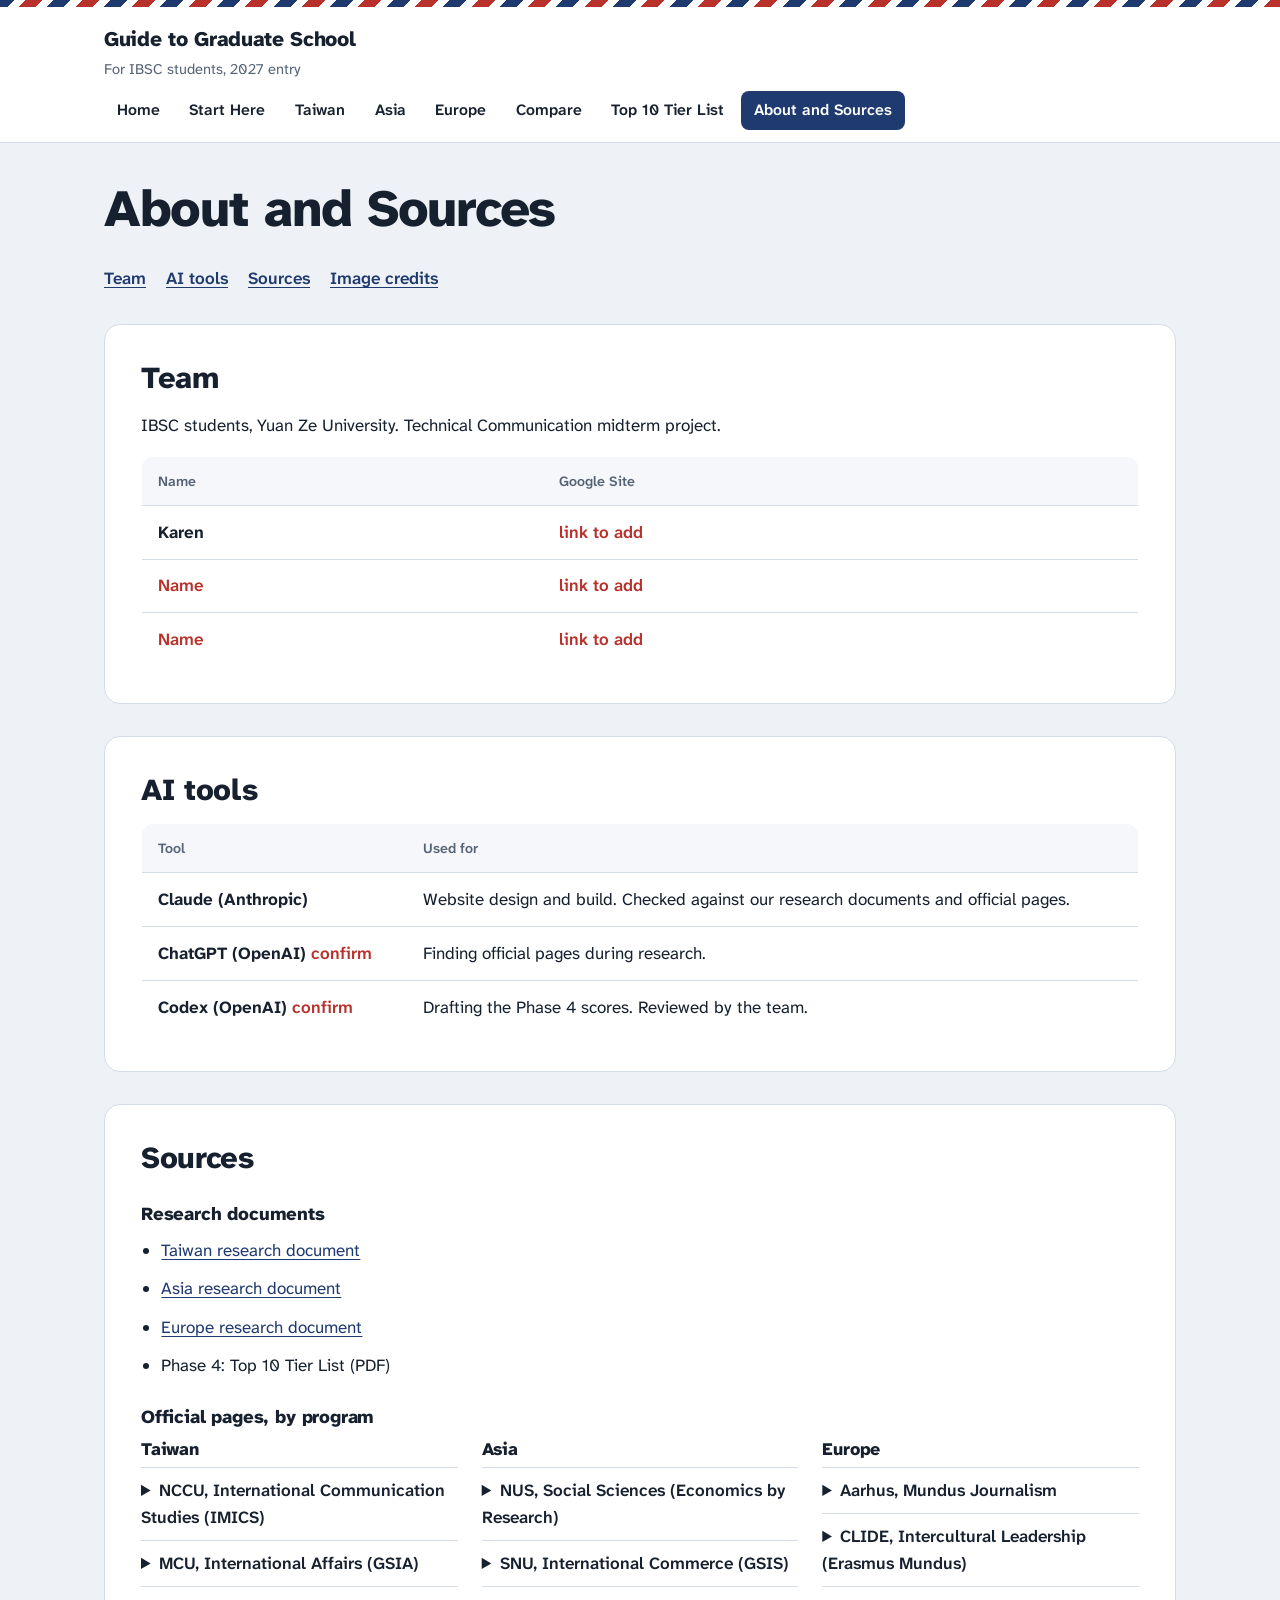
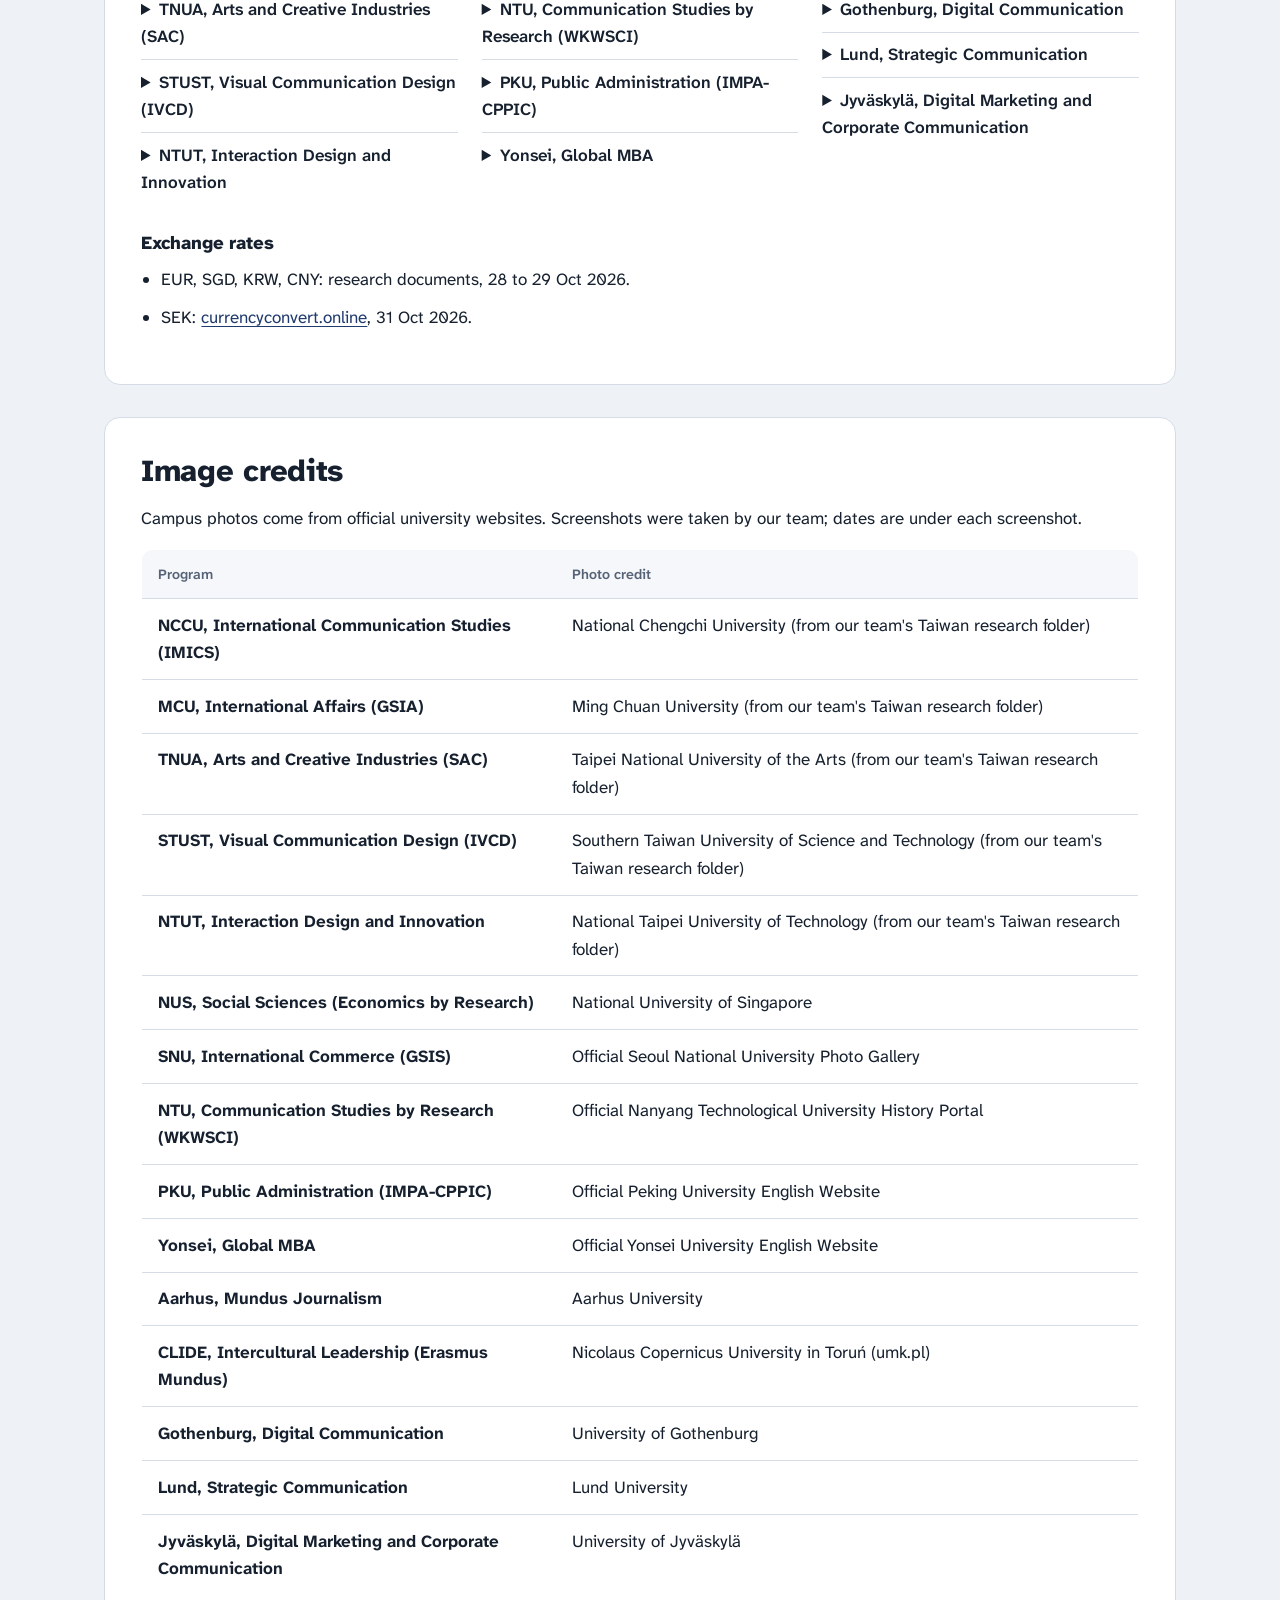
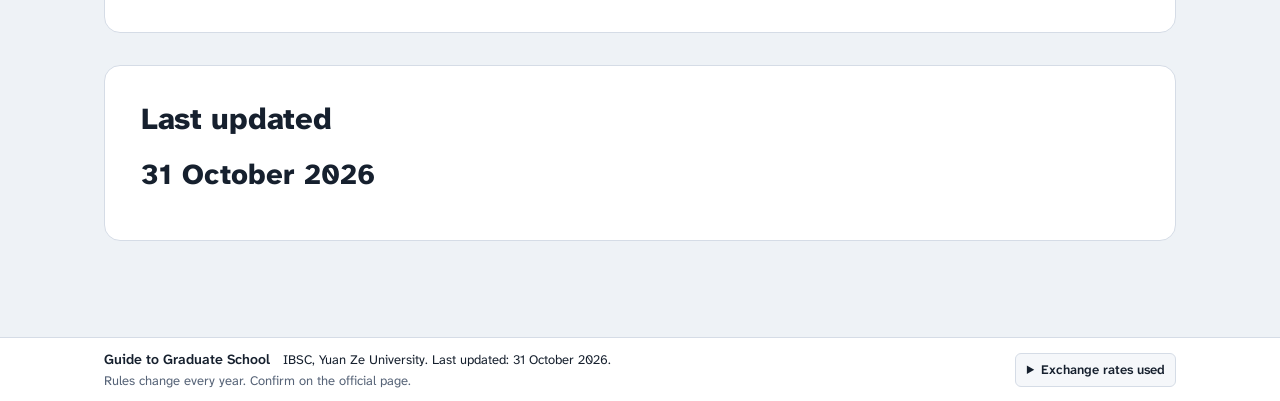
==== commit 1c5ce6f8: "Compact footer with expandable exchange rates" ====
--- a/about.html
+++ b/about.html
@@ -8,7 +8,7 @@
 <link rel="preconnect" href="https://fonts.googleapis.com">
 <link rel="preconnect" href="https://fonts.gstatic.com" crossorigin>
 <link rel="stylesheet" href="https://fonts.googleapis.com/css2?family=Atkinson+Hyperlegible+Next:ital,wght@0,400;0,600;0,800;1,400&display=swap">
-<link rel="stylesheet" href="style.css?v=8">
+<link rel="stylesheet" href="style.css?v=9">
 <script>function imgFail(i){var n=(i.getAttribute('data-next')||'').split('|').filter(Boolean);if(n.length){i.setAttribute('data-next',n.slice(1).join('|'));i.src=n[0];}else{var f=i.closest('.frame');if(f)f.classList.add('noimg');i.remove();}}</script>
 </head>
 <body>
@@ -52,16 +52,15 @@
   <p class="big-date">31 October 2026</p>
 </section>
 </main>
-<footer class="site-foot"><div class="wrap foot-grid">
-  <div>
+<footer class="site-foot"><div class="wrap footer-bar">
+  <div class="footer-info">
     <p class="foot-title">Guide to Graduate School</p>
     <p>IBSC, Yuan Ze University. Last updated: 31 October 2026.</p>
     <p>Rules change every year. Confirm on the official page.</p>
   </div>
-  <div>
-    <p class="foot-title">Exchange rates used</p>
+  <details class="footer-rates"><summary>Exchange rates used</summary>
     <ul class="rates"><li>EUR 1 = NT$ 36.075 (28 Oct 2026)</li><li>SGD 1 = NT$ 25.39 (29 Oct 2026)</li><li>KRW 1,000 = NT$ 23.15 (29 Oct 2026)</li><li>CNY 1 = NT$ 4.47 (Oct 2026)</li><li>SEK 1 = NT$ 3.32 (31 Oct 2026)</li></ul>
-  </div>
+  </details>
 </div></footer>
 <script>
 (function(){
--- a/style.css
+++ b/style.css
@@ -245,12 +245,17 @@
 .soon-box{max-width:52rem}
 
 /* footer */
-.site-foot{background:var(--sheet);border-top:1px solid var(--line);padding:.875rem 0;font-size:.8125rem;line-height:1.5}
-.foot-grid{display:grid;grid-template-columns:minmax(0,.85fr) minmax(0,1.65fr);gap:1.5rem;align-items:start}
-.foot-grid>div{min-width:0}
-.site-foot p{margin:0 0 .25rem}
-.site-foot p:last-child{margin-bottom:0}
-.site-foot .foot-title{font-size:.875rem;font-weight:800;margin-bottom:.3rem}
+.site-foot{background:var(--sheet);border-top:1px solid var(--line);padding:.65rem 0;font-size:.8125rem;line-height:1.5}
+.footer-bar{display:grid;grid-template-columns:minmax(0,1fr) auto;gap:.5rem 1rem;align-items:center}
+.footer-info{display:flex;flex-wrap:wrap;align-items:baseline;gap:.1rem .8rem;min-width:0}
+.site-foot p{margin:0}
+.site-foot .foot-title{font-size:.875rem;font-weight:600}
+.footer-info p:last-child{flex-basis:100%;color:var(--muted)}
+.footer-rates{min-width:0}
+.footer-rates>summary{width:fit-content;margin-left:auto;padding:.4rem .65rem;border:1px solid var(--line);border-radius:6px;background:var(--tint);color:var(--ink);font-weight:600;list-style:disclosure-closed inside;cursor:pointer}
+.footer-rates[open]{grid-column:1/-1}
+.footer-rates[open]>summary{list-style-type:disclosure-open}
+.footer-rates .rates{margin-top:.65rem}
 .rates{display:flex;flex-wrap:wrap;gap:.3rem .7rem;list-style:none;padding:0;margin:0;font-variant-numeric:tabular-nums}
 .rates li{max-width:100%;overflow-wrap:anywhere}
 .rates li+li{border-left:1px solid var(--line2);padding-left:.7rem}
@@ -282,7 +287,8 @@
   .stub .v{font-size:1.4rem}
   .fields,.words,.shots{grid-template-columns:1fr}
   .fund-rows div,.dls div,.badges div{grid-template-columns:1fr;gap:.15rem}
-  .foot-grid{grid-template-columns:1fr;gap:.75rem}
+  .footer-bar{grid-template-columns:1fr;gap:.5rem}
+  .footer-rates>summary{margin-left:0}
   .rates li+li{border-left:0;padding-left:0}
   /* tables become stacked rows */
   .gl,.gl tbody,.gl tr,.gl th,.gl td,.req,.req tbody,.req tr,.req th,.req td{display:block;width:auto}
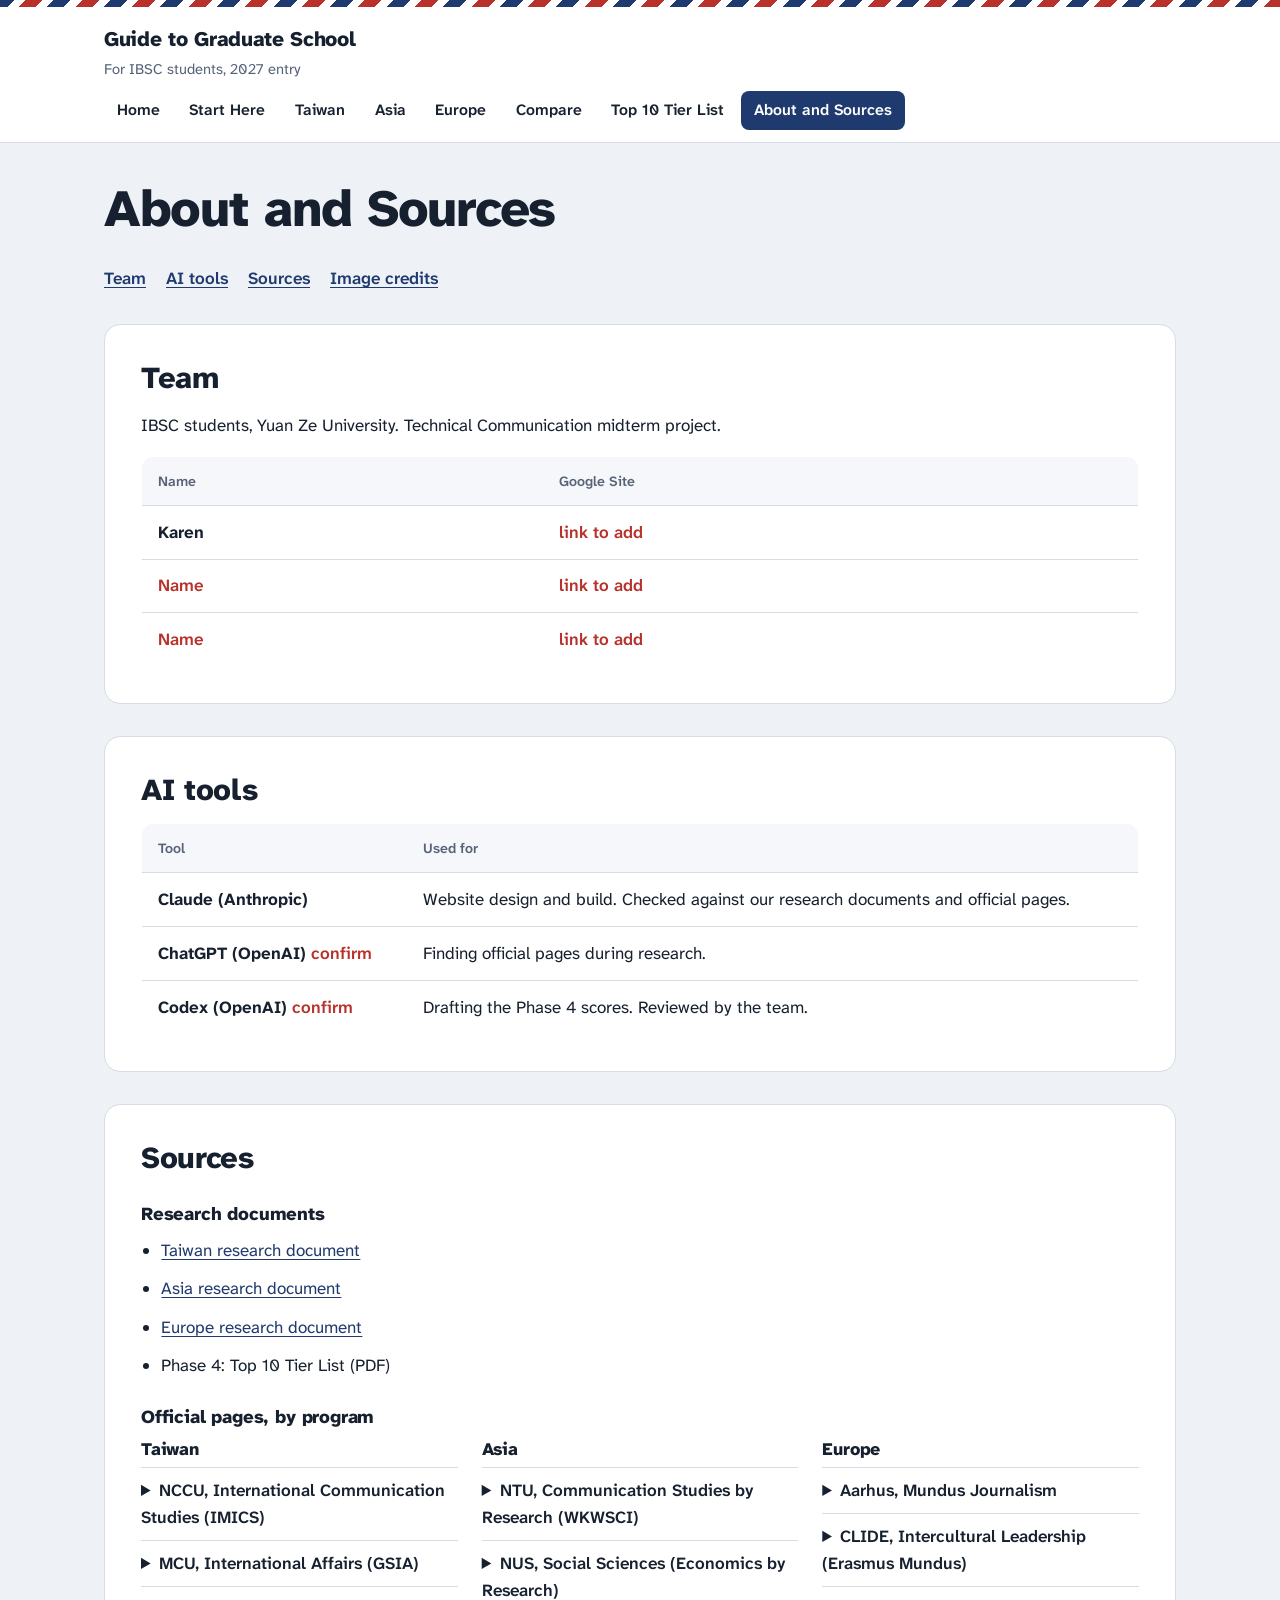
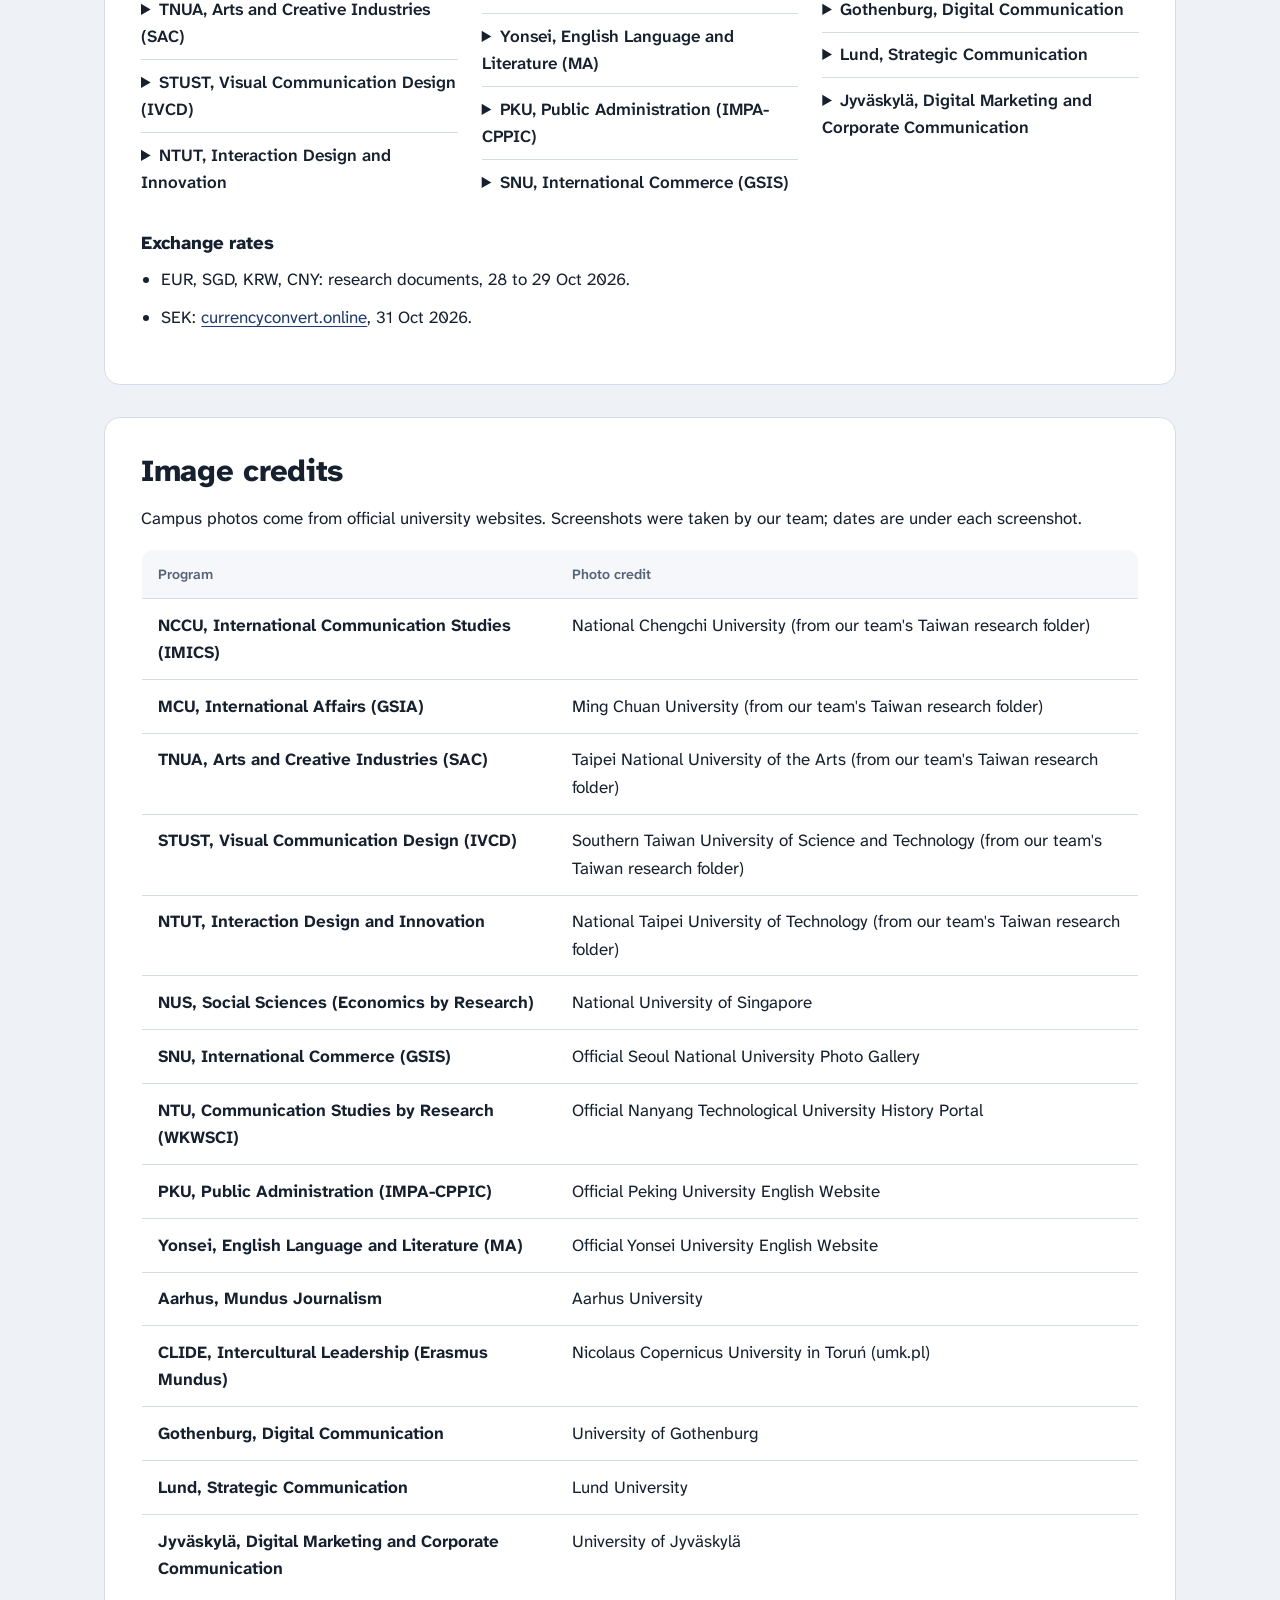
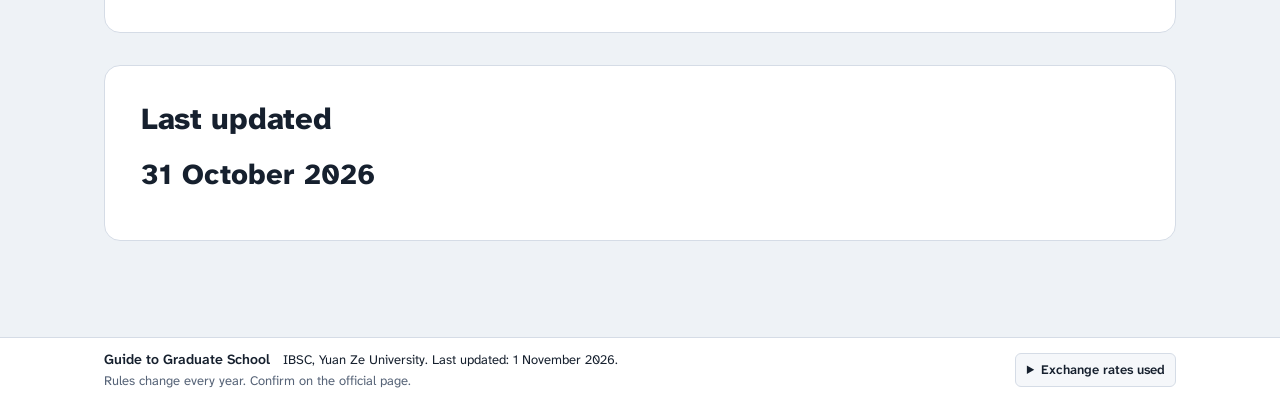
==== commit 9eb279bb: "Correct Asia profiles and sync funding, deadlines and rankings" ====
--- a/about.html
+++ b/about.html
@@ -38,14 +38,14 @@
   <h3 class="sub">Research documents</h3>
   <ul class="tips"><li><a href="https://docs.google.com/document/d/1kYdrx042hcSt3xMvFTV2VwqHMV32BsqQlS6-jEvZjSc/edit" target="_blank" rel="noopener">Taiwan research document</a></li><li><a href="https://docs.google.com/document/d/18wbZId42TlIRk0OrQrO9sCHJWErO-pef_dGL6AdICsY/edit" target="_blank" rel="noopener">Asia research document</a></li><li><a href="https://docs.google.com/document/d/1QcWAfuH7U53IsIt3y28sknJvEVf1NZWTfHDT8gKmWq4/edit" target="_blank" rel="noopener">Europe research document</a></li><li>Phase 4: Top 10 Tier List (PDF)</li></ul>
   <h3 class="sub">Official pages, by program</h3>
-  <div class="srcgroups"><section class="srcgroup"><h3>Taiwan</h3><details><summary>NCCU, International Communication Studies (IMICS)</summary><ol class="srcs"><li><a href="https://www.imics.nccu.edu.tw/international-admission" target="_blank" rel="noopener">IMICS international admission</a></li><li><a href="https://www.imics.nccu.edu.tw/" target="_blank" rel="noopener">IMICS program page</a></li><li><a href="https://oic.nccu.edu.tw/Post/756" target="_blank" rel="noopener">NCCU scholarships for foreign degree students</a></li><li><a href="https://oic.nccu.edu.tw/Upload/FileManager/230b16f9-bb6c-4912-bda6-e198168108e3.pdf" target="_blank" rel="noopener">NCCU Academic Excellence Scholarship regulations (PDF)</a></li><li><a href="https://oic.nccu.edu.tw/Post/15947" target="_blank" rel="noopener">NCCU New Inbound International Students Scholarship Pilot Plan</a></li><li><a href="https://oic.nccu.edu.tw/Post/16113" target="_blank" rel="noopener">NCCU Office of International Cooperation notice</a></li><li><a href="https://www.nccu.edu.tw/" target="_blank" rel="noopener">National Chengchi University</a></li></ol></details><details><summary>MCU, International Affairs (GSIA)</summary><ol class="srcs"><li><a href="https://gsia.mcu.edu.tw/en/" target="_blank" rel="noopener">GSIA program page</a></li><li><a href="https://iee.mcu.edu.tw/en/international-application-0/" target="_blank" rel="noopener">MCU international student application rules</a></li><li><a href="https://iee.mcu.edu.tw/en/scholarship/" target="_blank" rel="noopener">MCU scholarship regulations</a></li><li><a href="https://iee.mcu.edu.tw/%E7%8D%8E%E5%8A%A9%E5%AD%B8%E9%87%91/" target="_blank" rel="noopener">MCU Living and Learning Assistantship</a></li><li><a href="https://edu.law.moe.gov.tw/LawContent.aspx?id=FL030033&amp;media=print" target="_blank" rel="noopener">MOE Taiwan Scholarship rules</a></li><li>MCU International Student Application Handbook 2025–2026 (from the university)</li></ol></details><details><summary>TNUA, Arts and Creative Industries (SAC)</summary><ol class="srcs"><li><a href="https://sac.tnua.edu.tw/" target="_blank" rel="noopener">SAC program site</a></li><li><a href="https://sac.tnua.edu.tw/living-expenses/" target="_blank" rel="noopener">SAC living expenses</a></li><li><a href="https://sac.tnua.edu.tw/scholarships/" target="_blank" rel="noopener">SAC scholarships</a></li><li><a href="https://www.icdf.org.tw/wSite/ct?ctNode=31280&amp;mp=1&amp;xItem=12505" target="_blank" rel="noopener">Taiwan ICDF scholarship</a></li><li><a href="https://edu.law.moe.gov.tw/LawContent.aspx?id=FL030033&amp;media=print" target="_blank" rel="noopener">MOE Taiwan Scholarship rules</a></li><li><a href="https://old.studyintaiwan.org/university/scholarship/202" target="_blank" rel="noopener">Study in Taiwan: TNUA scholarship</a></li></ol></details><details><summary>STUST, Visual Communication Design (IVCD)</summary><ol class="srcs"><li><a href="https://vc.stust.edu.tw/en/" target="_blank" rel="noopener">Department of Visual Communication Design</a></li><li><a href="https://vc.stust.edu.tw/tc/node/course_master-en" target="_blank" rel="noopener">IVCD course page</a></li><li><a href="https://oia.stust.edu.tw/Sysid/oia/%E8%A1%A8%E5%96%AE%E4%B8%8B%E8%BC%89%E5%B0%88%E5%8D%80/%E5%85%B6%E5%AE%83/%E5%8D%97%E8%87%BA%E7%A7%91%E6%8A%80%E5%A4%A7%E5%AD%B8%E5%A4%96%E5%9C%8B%E5%AD%B8%E7%94%9F%E7%8D%8E%E5%AD%B8%E9%87%91%E8%A8%AD%E7%BD%AE%E8%BE%A6%E6%B3%95TheSTUSTScholarshipEstablishmentRegulationsforInternationalStudents.pdf" target="_blank" rel="noopener">STUST scholarship regulations for international students (PDF)</a></li><li><a href="https://edu.law.moe.gov.tw/LawContent.aspx?id=FL030033&amp;media=print" target="_blank" rel="noopener">MOE Taiwan Scholarship rules</a></li><li><a href="https://www.mofa.gov.tw/cp.aspx?Create=1&amp;n=72" target="_blank" rel="noopener">MOFA Taiwan Scholarship</a></li></ol></details><details><summary>NTUT, Interaction Design and Innovation</summary><ol class="srcs"><li><a href="https://oia.ntut.edu.tw/" target="_blank" rel="noopener">NTUT Office of International Affairs</a></li><li><a href="https://oia.ntut.edu.tw/p/404-1032-150272.php?Lang=zh-tw" target="_blank" rel="noopener">NTUT Excellent International Postgraduate Scholarship</a></li><li><a href="https://oia.ntut.edu.tw/p/404-1032-150264.php?Lang=zh-tw" target="_blank" rel="noopener">NTUT 50% tuition scholarship</a></li><li><a href="https://ixd.ntut.edu.tw/p/406-1089-135600,r1887.php?Lang=zh-tw" target="_blank" rel="noopener">Interaction Design program page</a></li><li><a href="https://edu.law.moe.gov.tw/LawContent.aspx?id=FL030033&amp;media=print" target="_blank" rel="noopener">MOE Taiwan Scholarship rules</a></li><li><a href="https://www.mofa.gov.tw/cp.aspx?Create=1&amp;n=72" target="_blank" rel="noopener">MOFA Taiwan Scholarship</a></li></ol></details></section><section class="srcgroup"><h3>Asia</h3><details><summary>NUS, Social Sciences (Economics by Research)</summary><ol class="srcs"><li><a href="https://fass.nus.edu.sg/ecs/" target="_blank" rel="noopener">NUS Department of Economics</a></li><li><a href="https://fass.nus.edu.sg/graduate/research/application-information/" target="_blank" rel="noopener">NUS FASS Graduate Studies by Research: application information</a></li><li><a href="https://www.nus.edu.sg/" target="_blank" rel="noopener">National University of Singapore</a></li><li><a href="https://www.nus.edu.sg/registrar/administrative-policies-procedures/graduate/graduate-fees" target="_blank" rel="noopener">NUS graduate research scholarships and fees</a></li></ol></details><details><summary>SNU, International Commerce (GSIS)</summary><ol class="srcs"><li><a href="https://oga.snu.ac.kr/scholarship/graduate-scholarship-for-excellent-foreign-students-gsfs/" target="_blank" rel="noopener">SNU GSFS scholarship page</a></li><li><a href="https://en.snu.ac.kr/admission/graduate/application" target="_blank" rel="noopener">SNU graduate application guidelines</a></li><li><a href="https://gsis.snu.ac.kr/2026-fall-international-commerce/" target="_blank" rel="noopener">SNU GSIS International Commerce program</a></li><li><a href="https://en.snu.ac.kr/admission" target="_blank" rel="noopener">SNU admissions portal</a></li></ol></details><details><summary>NTU, Communication Studies by Research (WKWSCI)</summary><ol class="srcs"><li><a href="https://www.ntu.edu.sg/wkwsci" target="_blank" rel="noopener">NTU WKWSCI research programmes</a></li><li><a href="https://www.ntu.edu.sg/admissions/graduate/financialmatters/scholarships/rss" target="_blank" rel="noopener">NTU Research Scholarship</a></li><li><a href="https://www.ntu.edu.sg/admissions/matriculation/academic-calendars" target="_blank" rel="noopener">NTU academic calendars</a></li><li><a href="https://www.ntu.edu.sg/" target="_blank" rel="noopener">Nanyang Technological University</a></li></ol></details><details><summary>PKU, Public Administration (IMPA-CPPIC)</summary><ol class="srcs"><li><a href="https://isd.pku.edu.cn/en/detail.php?id=761" target="_blank" rel="noopener">PKU International Students Division: admissions</a></li><li><a href="https://www.sg.pku.edu.cn/docs/20190314094903458415.pdf" target="_blank" rel="noopener">PKU School of Government document (PDF)</a></li><li><a href="https://england.lxgz.org.cn/Portals/132/images/0-3%20Peking%20University%20Graduate%20Program%20Taught%20in%20English.pdf" target="_blank" rel="noopener">PKU graduate programs taught in English (PDF)</a></li><li><a href="https://isd.pku.edu.cn/en/detail.php?id=839" target="_blank" rel="noopener">PKU scholarship and admissions information</a></li><li><a href="https://futureleaders.gsm.pku.edu.cn/PKU2026-2027SchoolCalendar.pdf" target="_blank" rel="noopener">PKU school calendar 2026–2027 (PDF)</a></li><li><a href="https://iscen.ustb.edu.cn/Scholarships/a0fb629a65364d9c8e59c87a5df59ce1.htm" target="_blank" rel="noopener">Beijing Government Scholarship reference</a></li></ol></details><details><summary>Yonsei, Global MBA</summary><ol class="srcs"><li><a href="https://gsis.yonsei.ac.kr/gsis/academics/calender.do" target="_blank" rel="noopener">Yonsei University academic calendar</a></li><li><a href="https://graduate.yonsei.ac.kr/_res/graduate_en/etc/2026_GKS_NIIED_Guide_E.pdf" target="_blank" rel="noopener">2026 GKS NIIED official guidelines (PDF)</a></li><li><a href="https://graduate.yonsei.ac.kr/graduate_en/admission/kgsp_schedule.do" target="_blank" rel="noopener">Yonsei GKS schedule and information</a></li><li><a href="https://gksscholarship.com/gks-scholarship-2027-documents-required/" target="_blank" rel="noopener">GKS required documents guide</a></li><li><a href="https://mba.yonsei.ac.kr/mba/program/global-mba.do" target="_blank" rel="noopener">Yonsei Global MBA overview</a></li></ol></details></section><section class="srcgroup"><h3>Europe</h3><details><summary>Aarhus, Mundus Journalism</summary><ol class="srcs"><li><a href="https://mundusjournalism.com/" target="_blank" rel="noopener">Mundus Journalism official website</a></li><li><a href="https://mundusjournalism.com/admissions/admission-requirements" target="_blank" rel="noopener">Mundus Journalism: admission requirements</a></li><li><a href="https://mundusjournalism.com/admissions/application-process" target="_blank" rel="noopener">Mundus Journalism: application process</a></li><li><a href="https://mundusjournalism.com/admissions/tuition-stipends-and-scholarships" target="_blank" rel="noopener">Mundus Journalism: tuition, stipends and scholarships</a></li><li><a href="https://international.au.dk/" target="_blank" rel="noopener">Aarhus University</a></li><li><a href="https://masters.au.dk/tuitionfees" target="_blank" rel="noopener">Aarhus University: tuition and application fees</a></li></ol></details><details><summary>CLIDE, Intercultural Leadership (Erasmus Mundus)</summary><ol class="srcs"><li><a href="https://erasmus-plus.ec.europa.eu/projects/search/details/101241178" target="_blank" rel="noopener">CLIDE on the Erasmus+ project database</a></li><li><a href="https://clide.umk.pl/pages/participation/" target="_blank" rel="noopener">CLIDE participation and scholarships</a></li><li><a href="https://erasmus-plus.ec.europa.eu/programme-guide/part-c/how-to-apply" target="_blank" rel="noopener">Apply for Erasmus Mundus</a></li></ol></details><details><summary>Gothenburg, Digital Communication</summary><ol class="srcs"><li><a href="https://www.gu.se/en/study-gothenburg/master-in-digital-communication-n2dcm" target="_blank" rel="noopener">Master in Digital Communication</a></li><li><a href="https://www.gu.se/en/study-gothenburg/application-to-master-in-digital-communication" target="_blank" rel="noopener">Program application instructions</a></li><li><a href="https://www.gu.se/en/study-in-gothenburg/apply/scholarships-for-fee-paying-students/axel-adler-scholarship" target="_blank" rel="noopener">Axel Adler Scholarship</a></li><li><a href="https://www.gu.se/en/study-in-gothenburg/apply/tuition-fees" target="_blank" rel="noopener">University of Gothenburg tuition fees</a></li><li><a href="https://www.universityadmissions.se/en/" target="_blank" rel="noopener">University Admissions Sweden</a></li><li><a href="https://si.se/en/apply/scholarships/" target="_blank" rel="noopener">SI Scholarship for Global Professionals</a></li></ol></details><details><summary>Lund, Strategic Communication</summary><ol class="srcs"><li><a href="https://www.lunduniversity.lu.se/home" target="_blank" rel="noopener">Lund University</a></li><li><a href="https://www.lunduniversity.lu.se/study/strategic-communication-master-of-science-programme-SASKO" target="_blank" rel="noopener">MSc Strategic Communication</a></li><li><a href="https://www.lunduniversity.lu.se/study/admission-degree-studies/scholarships-and-awards/lund-university-global-scholarship" target="_blank" rel="noopener">Lund University Global Scholarship</a></li><li><a href="https://www.lunduniversity.lu.se/sites/www.lunduniversity.lu.se/files/esu/220d546ec48ee4ac808db020ae823eb114112108_StratComLetter_Master_2026_0.pdf" target="_blank" rel="noopener">Letter of Intent form 2026 (PDF)</a></li><li><a href="https://www.universityadmissions.se/en/entry-requirements/masters-requirements/" target="_blank" rel="noopener">Master&#x27;s entry requirements</a></li><li><a href="https://www.universityadmissions.se/en/apply-to-masters/provide-application-documents-masters/country-instructions/" target="_blank" rel="noopener">Country-specific document instructions</a></li><li><a href="https://www.universityadmissions.se/en/key-dates-and-deadlines/" target="_blank" rel="noopener">Key dates and deadlines</a></li></ol></details><details><summary>Jyväskylä, Digital Marketing and Corporate Communication</summary><ol class="srcs"><li><a href="https://www.jyu.fi/en/study-with-us/digital-marketing-and-corporate-communication-master-of-science-in-economics-and-business-3" target="_blank" rel="noopener">Digital Marketing and Corporate Communication (program and tuition)</a></li><li><a href="https://www.jyu.fi/en/study-with-us/tuition-fees-and-other-financial-matters" target="_blank" rel="noopener">JYU tuition fees and other financial matters</a></li><li><a href="https://www.jyu.fi/en/study-with-us/masters-degree-programmes/masters-degree-programme-in-digital-marketing-and-corporate-communication" target="_blank" rel="noopener">JYU admissions page for the program</a></li></ol></details></section></div>
+  <div class="srcgroups"><section class="srcgroup"><h3>Taiwan</h3><details><summary>NCCU, International Communication Studies (IMICS)</summary><ol class="srcs"><li><a href="https://www.imics.nccu.edu.tw/international-admission" target="_blank" rel="noopener">IMICS international admission</a></li><li><a href="https://www.imics.nccu.edu.tw/" target="_blank" rel="noopener">IMICS program page</a></li><li><a href="https://oic.nccu.edu.tw/Post/756" target="_blank" rel="noopener">NCCU scholarships for foreign degree students</a></li><li><a href="https://oic.nccu.edu.tw/Upload/FileManager/230b16f9-bb6c-4912-bda6-e198168108e3.pdf" target="_blank" rel="noopener">NCCU Academic Excellence Scholarship regulations (PDF)</a></li><li><a href="https://oic.nccu.edu.tw/Post/15947" target="_blank" rel="noopener">NCCU New Inbound International Students Scholarship Pilot Plan</a></li><li><a href="https://oic.nccu.edu.tw/Post/16113" target="_blank" rel="noopener">NCCU Office of International Cooperation notice</a></li><li><a href="https://www.nccu.edu.tw/" target="_blank" rel="noopener">National Chengchi University</a></li></ol></details><details><summary>MCU, International Affairs (GSIA)</summary><ol class="srcs"><li><a href="https://gsia.mcu.edu.tw/en/" target="_blank" rel="noopener">GSIA program page</a></li><li><a href="https://iee.mcu.edu.tw/en/international-application-0/" target="_blank" rel="noopener">MCU international student application rules</a></li><li><a href="https://iee.mcu.edu.tw/en/scholarship/" target="_blank" rel="noopener">MCU scholarship regulations</a></li><li><a href="https://iee.mcu.edu.tw/%E7%8D%8E%E5%8A%A9%E5%AD%B8%E9%87%91/" target="_blank" rel="noopener">MCU Living and Learning Assistantship</a></li><li><a href="https://edu.law.moe.gov.tw/LawContent.aspx?id=FL030033&amp;media=print" target="_blank" rel="noopener">MOE Taiwan Scholarship rules</a></li><li>MCU International Student Application Handbook 2025–2026 (from the university)</li></ol></details><details><summary>TNUA, Arts and Creative Industries (SAC)</summary><ol class="srcs"><li><a href="https://sac.tnua.edu.tw/" target="_blank" rel="noopener">SAC program site</a></li><li><a href="https://sac.tnua.edu.tw/living-expenses/" target="_blank" rel="noopener">SAC living expenses</a></li><li><a href="https://sac.tnua.edu.tw/scholarships/" target="_blank" rel="noopener">SAC scholarships</a></li><li><a href="https://www.icdf.org.tw/wSite/ct?ctNode=31280&amp;mp=1&amp;xItem=12505" target="_blank" rel="noopener">Taiwan ICDF scholarship</a></li><li><a href="https://edu.law.moe.gov.tw/LawContent.aspx?id=FL030033&amp;media=print" target="_blank" rel="noopener">MOE Taiwan Scholarship rules</a></li><li><a href="https://old.studyintaiwan.org/university/scholarship/202" target="_blank" rel="noopener">Study in Taiwan: TNUA scholarship</a></li></ol></details><details><summary>STUST, Visual Communication Design (IVCD)</summary><ol class="srcs"><li><a href="https://vc.stust.edu.tw/en/" target="_blank" rel="noopener">Department of Visual Communication Design</a></li><li><a href="https://vc.stust.edu.tw/tc/node/course_master-en" target="_blank" rel="noopener">IVCD course page</a></li><li><a href="https://oia.stust.edu.tw/Sysid/oia/%E8%A1%A8%E5%96%AE%E4%B8%8B%E8%BC%89%E5%B0%88%E5%8D%80/%E5%85%B6%E5%AE%83/%E5%8D%97%E8%87%BA%E7%A7%91%E6%8A%80%E5%A4%A7%E5%AD%B8%E5%A4%96%E5%9C%8B%E5%AD%B8%E7%94%9F%E7%8D%8E%E5%AD%B8%E9%87%91%E8%A8%AD%E7%BD%AE%E8%BE%A6%E6%B3%95TheSTUSTScholarshipEstablishmentRegulationsforInternationalStudents.pdf" target="_blank" rel="noopener">STUST scholarship regulations for international students (PDF)</a></li><li><a href="https://edu.law.moe.gov.tw/LawContent.aspx?id=FL030033&amp;media=print" target="_blank" rel="noopener">MOE Taiwan Scholarship rules</a></li><li><a href="https://www.mofa.gov.tw/cp.aspx?Create=1&amp;n=72" target="_blank" rel="noopener">MOFA Taiwan Scholarship</a></li></ol></details><details><summary>NTUT, Interaction Design and Innovation</summary><ol class="srcs"><li><a href="https://oia.ntut.edu.tw/" target="_blank" rel="noopener">NTUT Office of International Affairs</a></li><li><a href="https://oia.ntut.edu.tw/p/404-1032-150272.php?Lang=zh-tw" target="_blank" rel="noopener">NTUT Excellent International Postgraduate Scholarship</a></li><li><a href="https://oia.ntut.edu.tw/p/404-1032-150264.php?Lang=zh-tw" target="_blank" rel="noopener">NTUT 50% tuition scholarship</a></li><li><a href="https://ixd.ntut.edu.tw/p/406-1089-135600,r1887.php?Lang=zh-tw" target="_blank" rel="noopener">Interaction Design program page</a></li><li><a href="https://edu.law.moe.gov.tw/LawContent.aspx?id=FL030033&amp;media=print" target="_blank" rel="noopener">MOE Taiwan Scholarship rules</a></li><li><a href="https://www.mofa.gov.tw/cp.aspx?Create=1&amp;n=72" target="_blank" rel="noopener">MOFA Taiwan Scholarship</a></li></ol></details></section><section class="srcgroup"><h3>Asia</h3><details><summary>NTU, Communication Studies by Research (WKWSCI)</summary><ol class="srcs"><li><a href="https://www.ntu.edu.sg/education/graduate-programme/master-of-communication-studies" target="_blank" rel="noopener">Master of Communication Studies: 2027 call and programme requirements</a></li><li><a href="https://www.ntu.edu.sg/admissions/graduate/financialmatters/scholarships/rss" target="_blank" rel="noopener">NTU Research Scholarship: benefits and conditions</a></li><li><a href="https://www.ntu.edu.sg/admissions/graduate/radmissionguide" target="_blank" rel="noopener">NTU research admission guide and central fee information</a></li><li><a href="https://www.ntu.edu.sg/admissions/matriculation/academic-calendars" target="_blank" rel="noopener">NTU academic calendars</a></li><li><a href="https://docs.google.com/document/d/18wbZId42TlIRk0OrQrO9sCHJWErO-pef_dGL6AdICsY/edit" target="_blank" rel="noopener">Project team’s Asia research</a></li></ol></details><details><summary>NUS, Social Sciences (Economics by Research)</summary><ol class="srcs"><li><a href="https://fass.nus.edu.sg/ecs/master-of-social-sciences-research/" target="_blank" rel="noopener">Economics MSocSci: programme and December 1 deadline</a></li><li><a href="https://fass.nus.edu.sg/graduate/research/application-process/" target="_blank" rel="noopener">FASS application periods: Economics exception</a></li><li><a href="https://fass.nus.edu.sg/graduate/research/application-information/" target="_blank" rel="noopener">FASS documents, English tests and fees</a></li><li><a href="https://nusgs.nus.edu.sg/scholarships/nus-research-scholarship/" target="_blank" rel="noopener">NUS Research Scholarship: international master’s eligibility and benefits</a></li><li><a href="https://nusgs.nus.edu.sg/nus-research-scholarship-terms-conditions/" target="_blank" rel="noopener">NUS scholarship terms and GAP requirements</a></li><li><a href="https://fass.nus.edu.sg/graduate/research/scholarships/nus-research-scholarship/" target="_blank" rel="noopener">FASS scholarship information: confirm programme availability</a></li><li><a href="https://www.nus.edu.sg/registrar/calendar" target="_blank" rel="noopener">NUS academic calendars</a></li><li><a href="https://docs.google.com/document/d/18wbZId42TlIRk0OrQrO9sCHJWErO-pef_dGL6AdICsY/edit" target="_blank" rel="noopener">Project team’s Asia research</a></li></ol></details><details><summary>Yonsei, English Language and Literature (MA)</summary><ol class="srcs"><li><a href="https://graduate.yonsei.ac.kr/ysenglish_e/index.do" target="_blank" rel="noopener">Yonsei English Language and Literature</a></li><li><a href="https://devcms.yonsei.ac.kr/ysenglish/greetings.do" target="_blank" rel="noopener">Graduate curriculum</a></li><li><a href="https://ghe.yonsei.ac.kr/ysenglish/graduate/graduat_notice.do?articleNo=219227&amp;attachNo=180088&amp;mode=download" target="_blank" rel="noopener">Graduate course listing</a></li><li><a href="https://graduate.yonsei.ac.kr/_res/graduate_en/etc/2026_GKS_Department_G.pdf" target="_blank" rel="noopener">2026 GKS eligible departments and teaching languages</a></li><li><a href="https://graduate.yonsei.ac.kr/_res/graduate_en/etc/2026_GKS_YS_Guide_G.pdf" target="_blank" rel="noopener">2026 Yonsei GKS General Track guide</a></li><li><a href="https://graduate.yonsei.ac.kr/_res/graduate_en/etc/2026_GKS_NIIED_Guide_E.pdf" target="_blank" rel="noopener">2026 NIIED GKS guidelines</a></li><li><a href="https://graduate.yonsei.ac.kr/graduate_en/admission/kgsp_schedule.do" target="_blank" rel="noopener">Yonsei GKS application notices</a></li></ol></details><details><summary>PKU, Public Administration (IMPA-CPPIC)</summary><ol class="srcs"><li><a href="https://www.isd.pku.edu.cn/en/detail.php?id=843" target="_blank" rel="noopener">IMPA-CPPIC 2027 entry: deadlines, documents, fees and scholarship</a></li><li><a href="https://www.isd.pku.edu.cn/en/detail.php?id=18" target="_blank" rel="noopener">PKU Chinese Government Scholarship — Advanced Graduate Program</a></li><li><a href="https://se.china-embassy.gov.cn/eng/sgxw/202610/t20261027_12047740.htm" target="_blank" rel="noopener">2027–28 CSC standard eligibility and living allowance</a></li><li><a href="https://www.isd.pku.edu.cn/en/detail.php?id=765" target="_blank" rel="noopener">PKU BGS: regular-fee programme restriction</a></li><li><a href="https://isd.pku.edu.cn/en/detail.php?id=839" target="_blank" rel="noopener">PKU general 2027 graduate admission guide</a></li></ol></details><details><summary>SNU, International Commerce (GSIS)</summary><ol class="srcs"><li><a href="https://oldoga.snu.ac.kr/sites/default/files/2026-07/1-2.%20Graduate%20Scholarship%20for%20Foreign%20Students%20(GSFS)%20Guide_Spring%202027.pdf" target="_blank" rel="noopener">GSFS Spring 2027 guide: eligibility, school list and award duration</a></li><li><a href="https://oldoga.snu.ac.kr/news/general-scholarship/6598" target="_blank" rel="noopener">GSFS Spring 2027 application call</a></li><li><a href="https://admission.snu.ac.kr/webdata/admission/files/2027Spring_graduate.pdf" target="_blank" rel="noopener">SNU Spring 2027 international graduate admission guide (PDF)</a></li><li><a href="https://gsis.snu.ac.kr/2026-fall-international-commerce/" target="_blank" rel="noopener">SNU GSIS International Commerce curriculum</a></li><li><a href="https://en.snu.ac.kr/admission/graduate/application" target="_blank" rel="noopener">SNU international graduate applications</a></li></ol></details></section><section class="srcgroup"><h3>Europe</h3><details><summary>Aarhus, Mundus Journalism</summary><ol class="srcs"><li><a href="https://mundusjournalism.com/" target="_blank" rel="noopener">Mundus Journalism official website</a></li><li><a href="https://mundusjournalism.com/admissions/admission-requirements" target="_blank" rel="noopener">Mundus Journalism: admission requirements</a></li><li><a href="https://mundusjournalism.com/admissions/application-process" target="_blank" rel="noopener">Mundus Journalism: application process</a></li><li><a href="https://mundusjournalism.com/admissions/tuition-stipends-and-scholarships" target="_blank" rel="noopener">Mundus Journalism: tuition, stipends and scholarships</a></li><li><a href="https://international.au.dk/" target="_blank" rel="noopener">Aarhus University</a></li><li><a href="https://masters.au.dk/tuitionfees" target="_blank" rel="noopener">Aarhus University: tuition and application fees</a></li></ol></details><details><summary>CLIDE, Intercultural Leadership (Erasmus Mundus)</summary><ol class="srcs"><li><a href="https://erasmus-plus.ec.europa.eu/projects/search/details/101241178" target="_blank" rel="noopener">CLIDE on the Erasmus+ project database</a></li><li><a href="https://clide.umk.pl/pages/participation/" target="_blank" rel="noopener">CLIDE participation and scholarships</a></li><li><a href="https://erasmus-plus.ec.europa.eu/programme-guide/part-c/how-to-apply" target="_blank" rel="noopener">Apply for Erasmus Mundus</a></li></ol></details><details><summary>Gothenburg, Digital Communication</summary><ol class="srcs"><li><a href="https://www.gu.se/en/study-gothenburg/master-in-digital-communication-n2dcm" target="_blank" rel="noopener">Master in Digital Communication</a></li><li><a href="https://www.gu.se/en/study-gothenburg/application-to-master-in-digital-communication" target="_blank" rel="noopener">Program application instructions</a></li><li><a href="https://www.gu.se/en/study-in-gothenburg/apply/scholarships-for-fee-paying-students/axel-adler-scholarship" target="_blank" rel="noopener">Axel Adler Scholarship</a></li><li><a href="https://www.gu.se/en/study-in-gothenburg/apply/tuition-fees" target="_blank" rel="noopener">University of Gothenburg tuition fees</a></li><li><a href="https://www.universityadmissions.se/en/" target="_blank" rel="noopener">University Admissions Sweden</a></li><li><a href="https://si.se/en/apply/scholarships/" target="_blank" rel="noopener">SI Scholarship for Global Professionals</a></li></ol></details><details><summary>Lund, Strategic Communication</summary><ol class="srcs"><li><a href="https://www.lunduniversity.lu.se/home" target="_blank" rel="noopener">Lund University</a></li><li><a href="https://www.lunduniversity.lu.se/study/strategic-communication-master-of-science-programme-SASKO" target="_blank" rel="noopener">MSc Strategic Communication</a></li><li><a href="https://www.lunduniversity.lu.se/study/admission-degree-studies/scholarships-and-awards/lund-university-global-scholarship" target="_blank" rel="noopener">Lund University Global Scholarship</a></li><li><a href="https://www.lunduniversity.lu.se/sites/www.lunduniversity.lu.se/files/esu/220d546ec48ee4ac808db020ae823eb114112108_StratComLetter_Master_2026_0.pdf" target="_blank" rel="noopener">Letter of Intent form 2026 (PDF)</a></li><li><a href="https://www.universityadmissions.se/en/entry-requirements/masters-requirements/" target="_blank" rel="noopener">Master&#x27;s entry requirements</a></li><li><a href="https://www.universityadmissions.se/en/apply-to-masters/provide-application-documents-masters/country-instructions/" target="_blank" rel="noopener">Country-specific document instructions</a></li><li><a href="https://www.universityadmissions.se/en/key-dates-and-deadlines/" target="_blank" rel="noopener">Key dates and deadlines</a></li></ol></details><details><summary>Jyväskylä, Digital Marketing and Corporate Communication</summary><ol class="srcs"><li><a href="https://www.jyu.fi/en/study-with-us/digital-marketing-and-corporate-communication-master-of-science-in-economics-and-business-3" target="_blank" rel="noopener">Digital Marketing and Corporate Communication (program and tuition)</a></li><li><a href="https://www.jyu.fi/en/study-with-us/tuition-fees-and-other-financial-matters" target="_blank" rel="noopener">JYU tuition fees and other financial matters</a></li><li><a href="https://www.jyu.fi/en/study-with-us/masters-degree-programmes/masters-degree-programme-in-digital-marketing-and-corporate-communication" target="_blank" rel="noopener">JYU admissions page for the program</a></li></ol></details></section></div>
   <h3 class="sub">Exchange rates</h3>
   <ul class="tips"><li>EUR, SGD, KRW, CNY: research documents, 28 to 29 Oct 2026.</li><li>SEK: <a href="https://currencyconvert.online/sek/twd" target="_blank" rel="noopener">currencyconvert.online</a>, 31 Oct 2026.</li></ul>
 </section>
 <section class="block" id="images" aria-labelledby="img-t">
   <h2 id="img-t">Image credits</h2>
   <p>Campus photos come from official university websites. Screenshots were taken by our team; dates are under each screenshot.</p>
-  <div class="tablewrap"><table class="gl simple"><thead><tr><th scope="col">Program</th><th scope="col">Photo credit</th></tr></thead><tbody><tr><th scope="row">NCCU, International Communication Studies (IMICS)</th><td data-l="Photo credit">National Chengchi University (from our team&#x27;s Taiwan research folder)</td></tr><tr><th scope="row">MCU, International Affairs (GSIA)</th><td data-l="Photo credit">Ming Chuan University (from our team&#x27;s Taiwan research folder)</td></tr><tr><th scope="row">TNUA, Arts and Creative Industries (SAC)</th><td data-l="Photo credit">Taipei National University of the Arts (from our team&#x27;s Taiwan research folder)</td></tr><tr><th scope="row">STUST, Visual Communication Design (IVCD)</th><td data-l="Photo credit">Southern Taiwan University of Science and Technology (from our team&#x27;s Taiwan research folder)</td></tr><tr><th scope="row">NTUT, Interaction Design and Innovation</th><td data-l="Photo credit">National Taipei University of Technology (from our team&#x27;s Taiwan research folder)</td></tr><tr><th scope="row">NUS, Social Sciences (Economics by Research)</th><td data-l="Photo credit">National University of Singapore</td></tr><tr><th scope="row">SNU, International Commerce (GSIS)</th><td data-l="Photo credit">Official Seoul National University Photo Gallery</td></tr><tr><th scope="row">NTU, Communication Studies by Research (WKWSCI)</th><td data-l="Photo credit">Official Nanyang Technological University History Portal</td></tr><tr><th scope="row">PKU, Public Administration (IMPA-CPPIC)</th><td data-l="Photo credit">Official Peking University English Website</td></tr><tr><th scope="row">Yonsei, Global MBA</th><td data-l="Photo credit">Official Yonsei University English Website</td></tr><tr><th scope="row">Aarhus, Mundus Journalism</th><td data-l="Photo credit">Aarhus University</td></tr><tr><th scope="row">CLIDE, Intercultural Leadership (Erasmus Mundus)</th><td data-l="Photo credit">Nicolaus Copernicus University in Toruń (umk.pl)</td></tr><tr><th scope="row">Gothenburg, Digital Communication</th><td data-l="Photo credit">University of Gothenburg</td></tr><tr><th scope="row">Lund, Strategic Communication</th><td data-l="Photo credit">Lund University</td></tr><tr><th scope="row">Jyväskylä, Digital Marketing and Corporate Communication</th><td data-l="Photo credit">University of Jyväskylä</td></tr></tbody></table></div>
+  <div class="tablewrap"><table class="gl simple"><thead><tr><th scope="col">Program</th><th scope="col">Photo credit</th></tr></thead><tbody><tr><th scope="row">NCCU, International Communication Studies (IMICS)</th><td data-l="Photo credit">National Chengchi University (from our team&#x27;s Taiwan research folder)</td></tr><tr><th scope="row">MCU, International Affairs (GSIA)</th><td data-l="Photo credit">Ming Chuan University (from our team&#x27;s Taiwan research folder)</td></tr><tr><th scope="row">TNUA, Arts and Creative Industries (SAC)</th><td data-l="Photo credit">Taipei National University of the Arts (from our team&#x27;s Taiwan research folder)</td></tr><tr><th scope="row">STUST, Visual Communication Design (IVCD)</th><td data-l="Photo credit">Southern Taiwan University of Science and Technology (from our team&#x27;s Taiwan research folder)</td></tr><tr><th scope="row">NTUT, Interaction Design and Innovation</th><td data-l="Photo credit">National Taipei University of Technology (from our team&#x27;s Taiwan research folder)</td></tr><tr><th scope="row">NUS, Social Sciences (Economics by Research)</th><td data-l="Photo credit">National University of Singapore</td></tr><tr><th scope="row">SNU, International Commerce (GSIS)</th><td data-l="Photo credit">Official Seoul National University Photo Gallery</td></tr><tr><th scope="row">NTU, Communication Studies by Research (WKWSCI)</th><td data-l="Photo credit">Official Nanyang Technological University History Portal</td></tr><tr><th scope="row">PKU, Public Administration (IMPA-CPPIC)</th><td data-l="Photo credit">Official Peking University English Website</td></tr><tr><th scope="row">Yonsei, English Language and Literature (MA)</th><td data-l="Photo credit">Official Yonsei University English Website</td></tr><tr><th scope="row">Aarhus, Mundus Journalism</th><td data-l="Photo credit">Aarhus University</td></tr><tr><th scope="row">CLIDE, Intercultural Leadership (Erasmus Mundus)</th><td data-l="Photo credit">Nicolaus Copernicus University in Toruń (umk.pl)</td></tr><tr><th scope="row">Gothenburg, Digital Communication</th><td data-l="Photo credit">University of Gothenburg</td></tr><tr><th scope="row">Lund, Strategic Communication</th><td data-l="Photo credit">Lund University</td></tr><tr><th scope="row">Jyväskylä, Digital Marketing and Corporate Communication</th><td data-l="Photo credit">University of Jyväskylä</td></tr></tbody></table></div>
 </section>
 <section class="block" id="updated" aria-labelledby="up-t">
   <h2 id="up-t">Last updated</h2>
@@ -55,7 +55,7 @@
 <footer class="site-foot"><div class="wrap footer-bar">
   <div class="footer-info">
     <p class="foot-title">Guide to Graduate School</p>
-    <p>IBSC, Yuan Ze University. Last updated: 31 October 2026.</p>
+    <p>IBSC, Yuan Ze University. Last updated: 1 November 2026.</p>
     <p>Rules change every year. Confirm on the official page.</p>
   </div>
   <details class="footer-rates"><summary>Exchange rates used</summary>
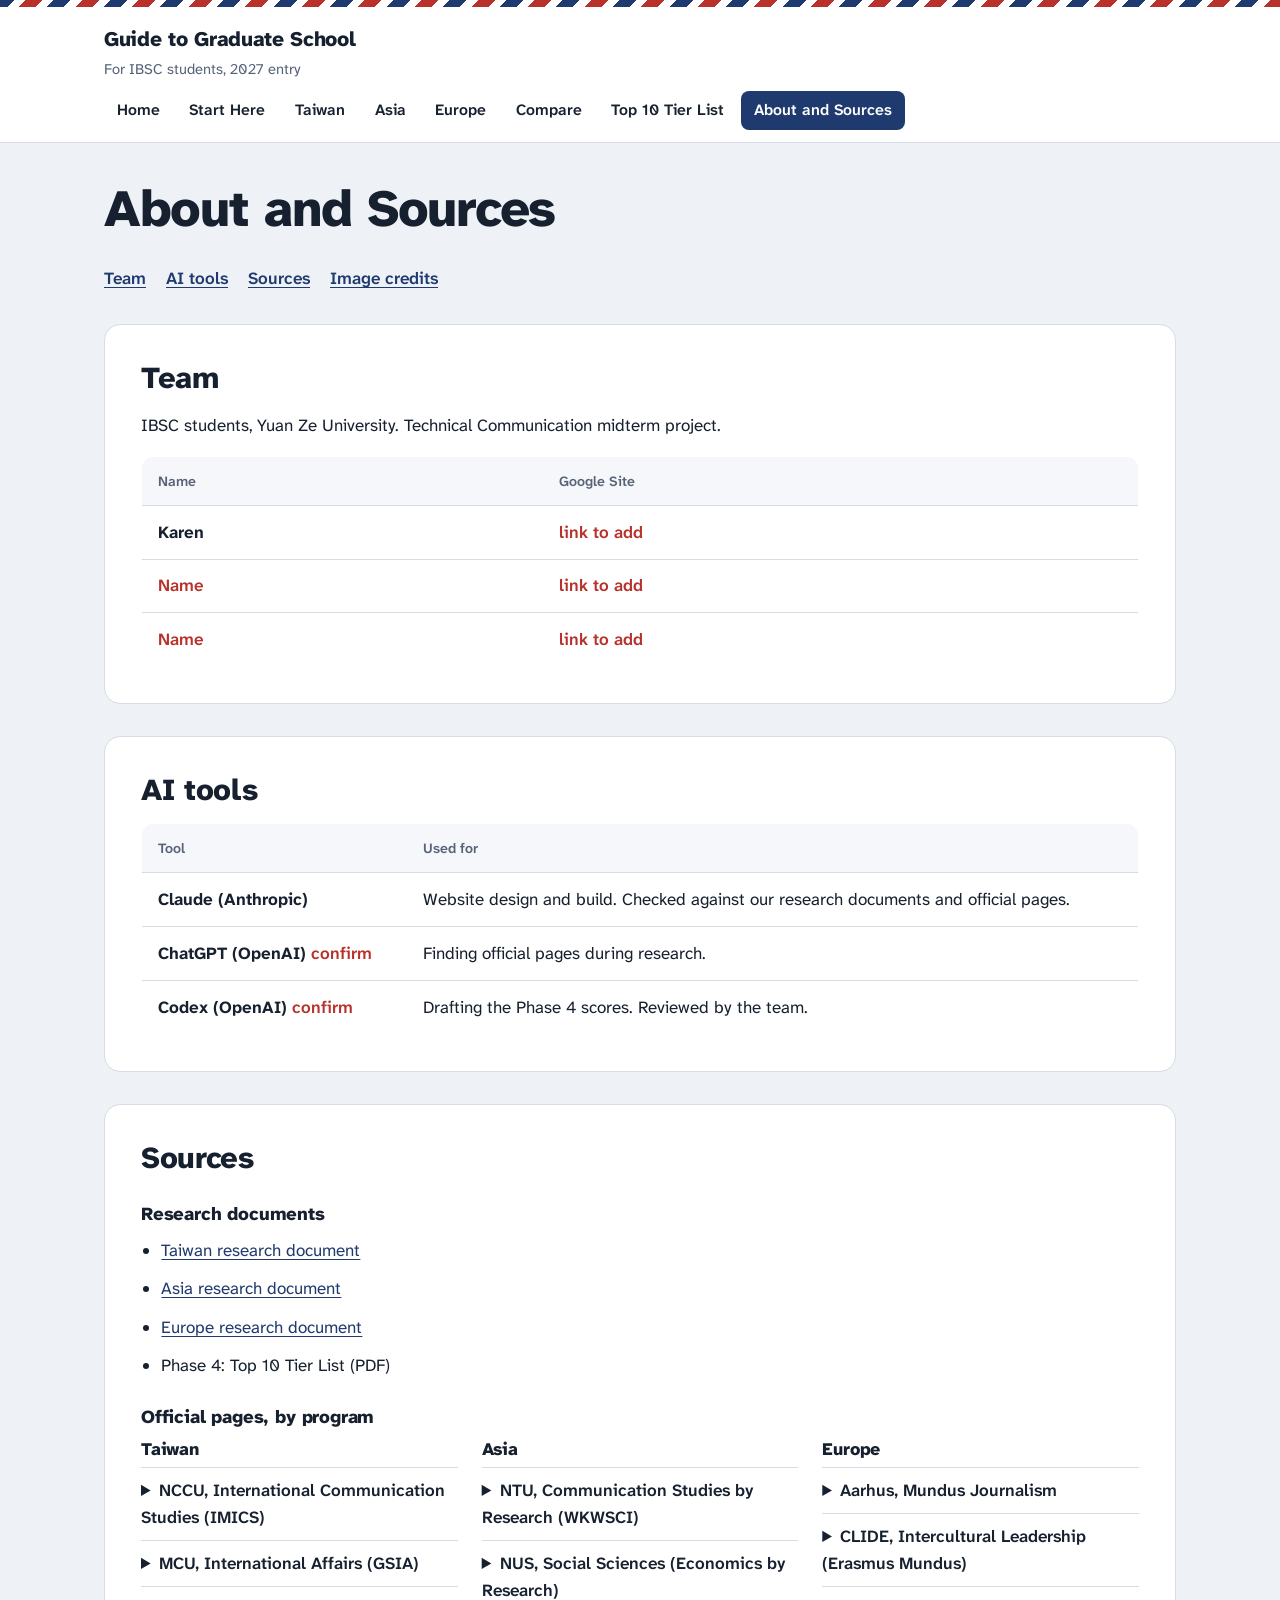
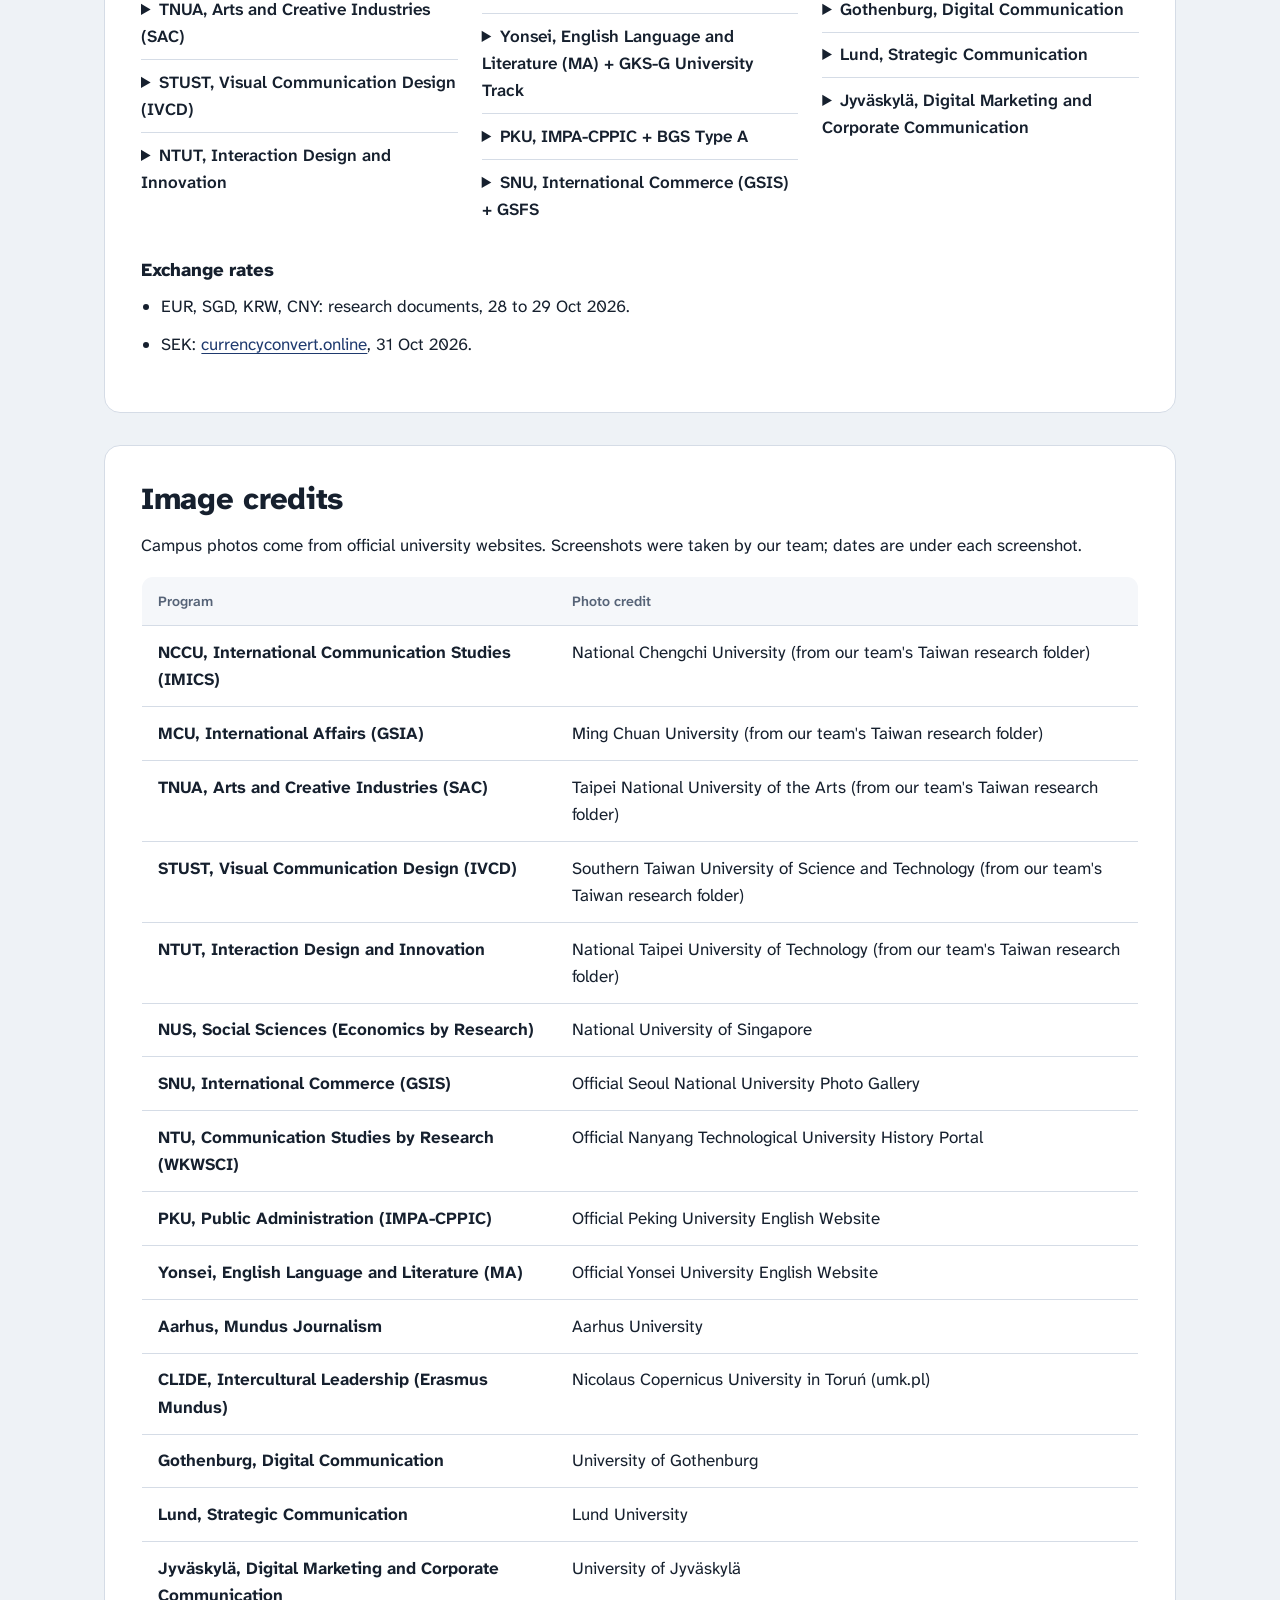
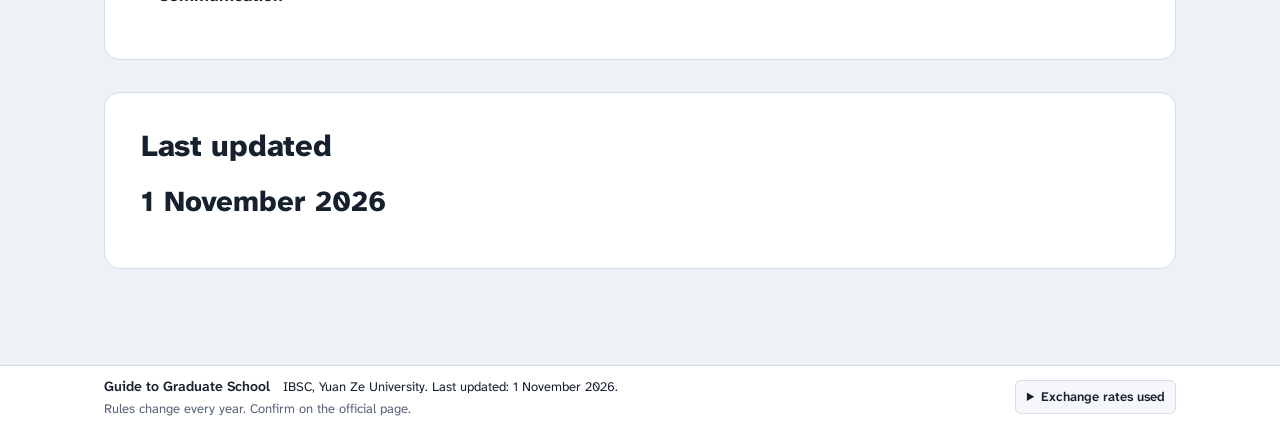
==== commit e9359679: "Restore Asia scholarship details from project source" ====
--- a/about.html
+++ b/about.html
@@ -38,7 +38,7 @@
   <h3 class="sub">Research documents</h3>
   <ul class="tips"><li><a href="https://docs.google.com/document/d/1kYdrx042hcSt3xMvFTV2VwqHMV32BsqQlS6-jEvZjSc/edit" target="_blank" rel="noopener">Taiwan research document</a></li><li><a href="https://docs.google.com/document/d/18wbZId42TlIRk0OrQrO9sCHJWErO-pef_dGL6AdICsY/edit" target="_blank" rel="noopener">Asia research document</a></li><li><a href="https://docs.google.com/document/d/1QcWAfuH7U53IsIt3y28sknJvEVf1NZWTfHDT8gKmWq4/edit" target="_blank" rel="noopener">Europe research document</a></li><li>Phase 4: Top 10 Tier List (PDF)</li></ul>
   <h3 class="sub">Official pages, by program</h3>
-  <div class="srcgroups"><section class="srcgroup"><h3>Taiwan</h3><details><summary>NCCU, International Communication Studies (IMICS)</summary><ol class="srcs"><li><a href="https://www.imics.nccu.edu.tw/international-admission" target="_blank" rel="noopener">IMICS international admission</a></li><li><a href="https://www.imics.nccu.edu.tw/" target="_blank" rel="noopener">IMICS program page</a></li><li><a href="https://oic.nccu.edu.tw/Post/756" target="_blank" rel="noopener">NCCU scholarships for foreign degree students</a></li><li><a href="https://oic.nccu.edu.tw/Upload/FileManager/230b16f9-bb6c-4912-bda6-e198168108e3.pdf" target="_blank" rel="noopener">NCCU Academic Excellence Scholarship regulations (PDF)</a></li><li><a href="https://oic.nccu.edu.tw/Post/15947" target="_blank" rel="noopener">NCCU New Inbound International Students Scholarship Pilot Plan</a></li><li><a href="https://oic.nccu.edu.tw/Post/16113" target="_blank" rel="noopener">NCCU Office of International Cooperation notice</a></li><li><a href="https://www.nccu.edu.tw/" target="_blank" rel="noopener">National Chengchi University</a></li></ol></details><details><summary>MCU, International Affairs (GSIA)</summary><ol class="srcs"><li><a href="https://gsia.mcu.edu.tw/en/" target="_blank" rel="noopener">GSIA program page</a></li><li><a href="https://iee.mcu.edu.tw/en/international-application-0/" target="_blank" rel="noopener">MCU international student application rules</a></li><li><a href="https://iee.mcu.edu.tw/en/scholarship/" target="_blank" rel="noopener">MCU scholarship regulations</a></li><li><a href="https://iee.mcu.edu.tw/%E7%8D%8E%E5%8A%A9%E5%AD%B8%E9%87%91/" target="_blank" rel="noopener">MCU Living and Learning Assistantship</a></li><li><a href="https://edu.law.moe.gov.tw/LawContent.aspx?id=FL030033&amp;media=print" target="_blank" rel="noopener">MOE Taiwan Scholarship rules</a></li><li>MCU International Student Application Handbook 2025–2026 (from the university)</li></ol></details><details><summary>TNUA, Arts and Creative Industries (SAC)</summary><ol class="srcs"><li><a href="https://sac.tnua.edu.tw/" target="_blank" rel="noopener">SAC program site</a></li><li><a href="https://sac.tnua.edu.tw/living-expenses/" target="_blank" rel="noopener">SAC living expenses</a></li><li><a href="https://sac.tnua.edu.tw/scholarships/" target="_blank" rel="noopener">SAC scholarships</a></li><li><a href="https://www.icdf.org.tw/wSite/ct?ctNode=31280&amp;mp=1&amp;xItem=12505" target="_blank" rel="noopener">Taiwan ICDF scholarship</a></li><li><a href="https://edu.law.moe.gov.tw/LawContent.aspx?id=FL030033&amp;media=print" target="_blank" rel="noopener">MOE Taiwan Scholarship rules</a></li><li><a href="https://old.studyintaiwan.org/university/scholarship/202" target="_blank" rel="noopener">Study in Taiwan: TNUA scholarship</a></li></ol></details><details><summary>STUST, Visual Communication Design (IVCD)</summary><ol class="srcs"><li><a href="https://vc.stust.edu.tw/en/" target="_blank" rel="noopener">Department of Visual Communication Design</a></li><li><a href="https://vc.stust.edu.tw/tc/node/course_master-en" target="_blank" rel="noopener">IVCD course page</a></li><li><a href="https://oia.stust.edu.tw/Sysid/oia/%E8%A1%A8%E5%96%AE%E4%B8%8B%E8%BC%89%E5%B0%88%E5%8D%80/%E5%85%B6%E5%AE%83/%E5%8D%97%E8%87%BA%E7%A7%91%E6%8A%80%E5%A4%A7%E5%AD%B8%E5%A4%96%E5%9C%8B%E5%AD%B8%E7%94%9F%E7%8D%8E%E5%AD%B8%E9%87%91%E8%A8%AD%E7%BD%AE%E8%BE%A6%E6%B3%95TheSTUSTScholarshipEstablishmentRegulationsforInternationalStudents.pdf" target="_blank" rel="noopener">STUST scholarship regulations for international students (PDF)</a></li><li><a href="https://edu.law.moe.gov.tw/LawContent.aspx?id=FL030033&amp;media=print" target="_blank" rel="noopener">MOE Taiwan Scholarship rules</a></li><li><a href="https://www.mofa.gov.tw/cp.aspx?Create=1&amp;n=72" target="_blank" rel="noopener">MOFA Taiwan Scholarship</a></li></ol></details><details><summary>NTUT, Interaction Design and Innovation</summary><ol class="srcs"><li><a href="https://oia.ntut.edu.tw/" target="_blank" rel="noopener">NTUT Office of International Affairs</a></li><li><a href="https://oia.ntut.edu.tw/p/404-1032-150272.php?Lang=zh-tw" target="_blank" rel="noopener">NTUT Excellent International Postgraduate Scholarship</a></li><li><a href="https://oia.ntut.edu.tw/p/404-1032-150264.php?Lang=zh-tw" target="_blank" rel="noopener">NTUT 50% tuition scholarship</a></li><li><a href="https://ixd.ntut.edu.tw/p/406-1089-135600,r1887.php?Lang=zh-tw" target="_blank" rel="noopener">Interaction Design program page</a></li><li><a href="https://edu.law.moe.gov.tw/LawContent.aspx?id=FL030033&amp;media=print" target="_blank" rel="noopener">MOE Taiwan Scholarship rules</a></li><li><a href="https://www.mofa.gov.tw/cp.aspx?Create=1&amp;n=72" target="_blank" rel="noopener">MOFA Taiwan Scholarship</a></li></ol></details></section><section class="srcgroup"><h3>Asia</h3><details><summary>NTU, Communication Studies by Research (WKWSCI)</summary><ol class="srcs"><li><a href="https://www.ntu.edu.sg/education/graduate-programme/master-of-communication-studies" target="_blank" rel="noopener">Master of Communication Studies: 2027 call and programme requirements</a></li><li><a href="https://www.ntu.edu.sg/admissions/graduate/financialmatters/scholarships/rss" target="_blank" rel="noopener">NTU Research Scholarship: benefits and conditions</a></li><li><a href="https://www.ntu.edu.sg/admissions/graduate/radmissionguide" target="_blank" rel="noopener">NTU research admission guide and central fee information</a></li><li><a href="https://www.ntu.edu.sg/admissions/matriculation/academic-calendars" target="_blank" rel="noopener">NTU academic calendars</a></li><li><a href="https://docs.google.com/document/d/18wbZId42TlIRk0OrQrO9sCHJWErO-pef_dGL6AdICsY/edit" target="_blank" rel="noopener">Project team’s Asia research</a></li></ol></details><details><summary>NUS, Social Sciences (Economics by Research)</summary><ol class="srcs"><li><a href="https://fass.nus.edu.sg/ecs/master-of-social-sciences-research/" target="_blank" rel="noopener">Economics MSocSci: programme and December 1 deadline</a></li><li><a href="https://fass.nus.edu.sg/graduate/research/application-process/" target="_blank" rel="noopener">FASS application periods: Economics exception</a></li><li><a href="https://fass.nus.edu.sg/graduate/research/application-information/" target="_blank" rel="noopener">FASS documents, English tests and fees</a></li><li><a href="https://nusgs.nus.edu.sg/scholarships/nus-research-scholarship/" target="_blank" rel="noopener">NUS Research Scholarship: international master’s eligibility and benefits</a></li><li><a href="https://nusgs.nus.edu.sg/nus-research-scholarship-terms-conditions/" target="_blank" rel="noopener">NUS scholarship terms and GAP requirements</a></li><li><a href="https://fass.nus.edu.sg/graduate/research/scholarships/nus-research-scholarship/" target="_blank" rel="noopener">FASS scholarship information: confirm programme availability</a></li><li><a href="https://www.nus.edu.sg/registrar/calendar" target="_blank" rel="noopener">NUS academic calendars</a></li><li><a href="https://docs.google.com/document/d/18wbZId42TlIRk0OrQrO9sCHJWErO-pef_dGL6AdICsY/edit" target="_blank" rel="noopener">Project team’s Asia research</a></li></ol></details><details><summary>Yonsei, English Language and Literature (MA)</summary><ol class="srcs"><li><a href="https://graduate.yonsei.ac.kr/ysenglish_e/index.do" target="_blank" rel="noopener">Yonsei English Language and Literature</a></li><li><a href="https://devcms.yonsei.ac.kr/ysenglish/greetings.do" target="_blank" rel="noopener">Graduate curriculum</a></li><li><a href="https://ghe.yonsei.ac.kr/ysenglish/graduate/graduat_notice.do?articleNo=219227&amp;attachNo=180088&amp;mode=download" target="_blank" rel="noopener">Graduate course listing</a></li><li><a href="https://graduate.yonsei.ac.kr/_res/graduate_en/etc/2026_GKS_Department_G.pdf" target="_blank" rel="noopener">2026 GKS eligible departments and teaching languages</a></li><li><a href="https://graduate.yonsei.ac.kr/_res/graduate_en/etc/2026_GKS_YS_Guide_G.pdf" target="_blank" rel="noopener">2026 Yonsei GKS General Track guide</a></li><li><a href="https://graduate.yonsei.ac.kr/_res/graduate_en/etc/2026_GKS_NIIED_Guide_E.pdf" target="_blank" rel="noopener">2026 NIIED GKS guidelines</a></li><li><a href="https://graduate.yonsei.ac.kr/graduate_en/admission/kgsp_schedule.do" target="_blank" rel="noopener">Yonsei GKS application notices</a></li></ol></details><details><summary>PKU, Public Administration (IMPA-CPPIC)</summary><ol class="srcs"><li><a href="https://www.isd.pku.edu.cn/en/detail.php?id=843" target="_blank" rel="noopener">IMPA-CPPIC 2027 entry: deadlines, documents, fees and scholarship</a></li><li><a href="https://www.isd.pku.edu.cn/en/detail.php?id=18" target="_blank" rel="noopener">PKU Chinese Government Scholarship — Advanced Graduate Program</a></li><li><a href="https://se.china-embassy.gov.cn/eng/sgxw/202610/t20261027_12047740.htm" target="_blank" rel="noopener">2027–28 CSC standard eligibility and living allowance</a></li><li><a href="https://www.isd.pku.edu.cn/en/detail.php?id=765" target="_blank" rel="noopener">PKU BGS: regular-fee programme restriction</a></li><li><a href="https://isd.pku.edu.cn/en/detail.php?id=839" target="_blank" rel="noopener">PKU general 2027 graduate admission guide</a></li></ol></details><details><summary>SNU, International Commerce (GSIS)</summary><ol class="srcs"><li><a href="https://oldoga.snu.ac.kr/sites/default/files/2026-07/1-2.%20Graduate%20Scholarship%20for%20Foreign%20Students%20(GSFS)%20Guide_Spring%202027.pdf" target="_blank" rel="noopener">GSFS Spring 2027 guide: eligibility, school list and award duration</a></li><li><a href="https://oldoga.snu.ac.kr/news/general-scholarship/6598" target="_blank" rel="noopener">GSFS Spring 2027 application call</a></li><li><a href="https://admission.snu.ac.kr/webdata/admission/files/2027Spring_graduate.pdf" target="_blank" rel="noopener">SNU Spring 2027 international graduate admission guide (PDF)</a></li><li><a href="https://gsis.snu.ac.kr/2026-fall-international-commerce/" target="_blank" rel="noopener">SNU GSIS International Commerce curriculum</a></li><li><a href="https://en.snu.ac.kr/admission/graduate/application" target="_blank" rel="noopener">SNU international graduate applications</a></li></ol></details></section><section class="srcgroup"><h3>Europe</h3><details><summary>Aarhus, Mundus Journalism</summary><ol class="srcs"><li><a href="https://mundusjournalism.com/" target="_blank" rel="noopener">Mundus Journalism official website</a></li><li><a href="https://mundusjournalism.com/admissions/admission-requirements" target="_blank" rel="noopener">Mundus Journalism: admission requirements</a></li><li><a href="https://mundusjournalism.com/admissions/application-process" target="_blank" rel="noopener">Mundus Journalism: application process</a></li><li><a href="https://mundusjournalism.com/admissions/tuition-stipends-and-scholarships" target="_blank" rel="noopener">Mundus Journalism: tuition, stipends and scholarships</a></li><li><a href="https://international.au.dk/" target="_blank" rel="noopener">Aarhus University</a></li><li><a href="https://masters.au.dk/tuitionfees" target="_blank" rel="noopener">Aarhus University: tuition and application fees</a></li></ol></details><details><summary>CLIDE, Intercultural Leadership (Erasmus Mundus)</summary><ol class="srcs"><li><a href="https://erasmus-plus.ec.europa.eu/projects/search/details/101241178" target="_blank" rel="noopener">CLIDE on the Erasmus+ project database</a></li><li><a href="https://clide.umk.pl/pages/participation/" target="_blank" rel="noopener">CLIDE participation and scholarships</a></li><li><a href="https://erasmus-plus.ec.europa.eu/programme-guide/part-c/how-to-apply" target="_blank" rel="noopener">Apply for Erasmus Mundus</a></li></ol></details><details><summary>Gothenburg, Digital Communication</summary><ol class="srcs"><li><a href="https://www.gu.se/en/study-gothenburg/master-in-digital-communication-n2dcm" target="_blank" rel="noopener">Master in Digital Communication</a></li><li><a href="https://www.gu.se/en/study-gothenburg/application-to-master-in-digital-communication" target="_blank" rel="noopener">Program application instructions</a></li><li><a href="https://www.gu.se/en/study-in-gothenburg/apply/scholarships-for-fee-paying-students/axel-adler-scholarship" target="_blank" rel="noopener">Axel Adler Scholarship</a></li><li><a href="https://www.gu.se/en/study-in-gothenburg/apply/tuition-fees" target="_blank" rel="noopener">University of Gothenburg tuition fees</a></li><li><a href="https://www.universityadmissions.se/en/" target="_blank" rel="noopener">University Admissions Sweden</a></li><li><a href="https://si.se/en/apply/scholarships/" target="_blank" rel="noopener">SI Scholarship for Global Professionals</a></li></ol></details><details><summary>Lund, Strategic Communication</summary><ol class="srcs"><li><a href="https://www.lunduniversity.lu.se/home" target="_blank" rel="noopener">Lund University</a></li><li><a href="https://www.lunduniversity.lu.se/study/strategic-communication-master-of-science-programme-SASKO" target="_blank" rel="noopener">MSc Strategic Communication</a></li><li><a href="https://www.lunduniversity.lu.se/study/admission-degree-studies/scholarships-and-awards/lund-university-global-scholarship" target="_blank" rel="noopener">Lund University Global Scholarship</a></li><li><a href="https://www.lunduniversity.lu.se/sites/www.lunduniversity.lu.se/files/esu/220d546ec48ee4ac808db020ae823eb114112108_StratComLetter_Master_2026_0.pdf" target="_blank" rel="noopener">Letter of Intent form 2026 (PDF)</a></li><li><a href="https://www.universityadmissions.se/en/entry-requirements/masters-requirements/" target="_blank" rel="noopener">Master&#x27;s entry requirements</a></li><li><a href="https://www.universityadmissions.se/en/apply-to-masters/provide-application-documents-masters/country-instructions/" target="_blank" rel="noopener">Country-specific document instructions</a></li><li><a href="https://www.universityadmissions.se/en/key-dates-and-deadlines/" target="_blank" rel="noopener">Key dates and deadlines</a></li></ol></details><details><summary>Jyväskylä, Digital Marketing and Corporate Communication</summary><ol class="srcs"><li><a href="https://www.jyu.fi/en/study-with-us/digital-marketing-and-corporate-communication-master-of-science-in-economics-and-business-3" target="_blank" rel="noopener">Digital Marketing and Corporate Communication (program and tuition)</a></li><li><a href="https://www.jyu.fi/en/study-with-us/tuition-fees-and-other-financial-matters" target="_blank" rel="noopener">JYU tuition fees and other financial matters</a></li><li><a href="https://www.jyu.fi/en/study-with-us/masters-degree-programmes/masters-degree-programme-in-digital-marketing-and-corporate-communication" target="_blank" rel="noopener">JYU admissions page for the program</a></li></ol></details></section></div>
+  <div class="srcgroups"><section class="srcgroup"><h3>Taiwan</h3><details><summary>NCCU, International Communication Studies (IMICS)</summary><ol class="srcs"><li><a href="https://www.imics.nccu.edu.tw/international-admission" target="_blank" rel="noopener">IMICS international admission</a></li><li><a href="https://www.imics.nccu.edu.tw/" target="_blank" rel="noopener">IMICS program page</a></li><li><a href="https://oic.nccu.edu.tw/Post/756" target="_blank" rel="noopener">NCCU scholarships for foreign degree students</a></li><li><a href="https://oic.nccu.edu.tw/Upload/FileManager/230b16f9-bb6c-4912-bda6-e198168108e3.pdf" target="_blank" rel="noopener">NCCU Academic Excellence Scholarship regulations (PDF)</a></li><li><a href="https://oic.nccu.edu.tw/Post/15947" target="_blank" rel="noopener">NCCU New Inbound International Students Scholarship Pilot Plan</a></li><li><a href="https://oic.nccu.edu.tw/Post/16113" target="_blank" rel="noopener">NCCU Office of International Cooperation notice</a></li><li><a href="https://www.nccu.edu.tw/" target="_blank" rel="noopener">National Chengchi University</a></li></ol></details><details><summary>MCU, International Affairs (GSIA)</summary><ol class="srcs"><li><a href="https://gsia.mcu.edu.tw/en/" target="_blank" rel="noopener">GSIA program page</a></li><li><a href="https://iee.mcu.edu.tw/en/international-application-0/" target="_blank" rel="noopener">MCU international student application rules</a></li><li><a href="https://iee.mcu.edu.tw/en/scholarship/" target="_blank" rel="noopener">MCU scholarship regulations</a></li><li><a href="https://iee.mcu.edu.tw/%E7%8D%8E%E5%8A%A9%E5%AD%B8%E9%87%91/" target="_blank" rel="noopener">MCU Living and Learning Assistantship</a></li><li><a href="https://edu.law.moe.gov.tw/LawContent.aspx?id=FL030033&amp;media=print" target="_blank" rel="noopener">MOE Taiwan Scholarship rules</a></li><li>MCU International Student Application Handbook 2025–2026 (from the university)</li></ol></details><details><summary>TNUA, Arts and Creative Industries (SAC)</summary><ol class="srcs"><li><a href="https://sac.tnua.edu.tw/" target="_blank" rel="noopener">SAC program site</a></li><li><a href="https://sac.tnua.edu.tw/living-expenses/" target="_blank" rel="noopener">SAC living expenses</a></li><li><a href="https://sac.tnua.edu.tw/scholarships/" target="_blank" rel="noopener">SAC scholarships</a></li><li><a href="https://www.icdf.org.tw/wSite/ct?ctNode=31280&amp;mp=1&amp;xItem=12505" target="_blank" rel="noopener">Taiwan ICDF scholarship</a></li><li><a href="https://edu.law.moe.gov.tw/LawContent.aspx?id=FL030033&amp;media=print" target="_blank" rel="noopener">MOE Taiwan Scholarship rules</a></li><li><a href="https://old.studyintaiwan.org/university/scholarship/202" target="_blank" rel="noopener">Study in Taiwan: TNUA scholarship</a></li></ol></details><details><summary>STUST, Visual Communication Design (IVCD)</summary><ol class="srcs"><li><a href="https://vc.stust.edu.tw/en/" target="_blank" rel="noopener">Department of Visual Communication Design</a></li><li><a href="https://vc.stust.edu.tw/tc/node/course_master-en" target="_blank" rel="noopener">IVCD course page</a></li><li><a href="https://oia.stust.edu.tw/Sysid/oia/%E8%A1%A8%E5%96%AE%E4%B8%8B%E8%BC%89%E5%B0%88%E5%8D%80/%E5%85%B6%E5%AE%83/%E5%8D%97%E8%87%BA%E7%A7%91%E6%8A%80%E5%A4%A7%E5%AD%B8%E5%A4%96%E5%9C%8B%E5%AD%B8%E7%94%9F%E7%8D%8E%E5%AD%B8%E9%87%91%E8%A8%AD%E7%BD%AE%E8%BE%A6%E6%B3%95TheSTUSTScholarshipEstablishmentRegulationsforInternationalStudents.pdf" target="_blank" rel="noopener">STUST scholarship regulations for international students (PDF)</a></li><li><a href="https://edu.law.moe.gov.tw/LawContent.aspx?id=FL030033&amp;media=print" target="_blank" rel="noopener">MOE Taiwan Scholarship rules</a></li><li><a href="https://www.mofa.gov.tw/cp.aspx?Create=1&amp;n=72" target="_blank" rel="noopener">MOFA Taiwan Scholarship</a></li></ol></details><details><summary>NTUT, Interaction Design and Innovation</summary><ol class="srcs"><li><a href="https://oia.ntut.edu.tw/" target="_blank" rel="noopener">NTUT Office of International Affairs</a></li><li><a href="https://oia.ntut.edu.tw/p/404-1032-150272.php?Lang=zh-tw" target="_blank" rel="noopener">NTUT Excellent International Postgraduate Scholarship</a></li><li><a href="https://oia.ntut.edu.tw/p/404-1032-150264.php?Lang=zh-tw" target="_blank" rel="noopener">NTUT 50% tuition scholarship</a></li><li><a href="https://ixd.ntut.edu.tw/p/406-1089-135600,r1887.php?Lang=zh-tw" target="_blank" rel="noopener">Interaction Design program page</a></li><li><a href="https://edu.law.moe.gov.tw/LawContent.aspx?id=FL030033&amp;media=print" target="_blank" rel="noopener">MOE Taiwan Scholarship rules</a></li><li><a href="https://www.mofa.gov.tw/cp.aspx?Create=1&amp;n=72" target="_blank" rel="noopener">MOFA Taiwan Scholarship</a></li></ol></details></section><section class="srcgroup"><h3>Asia</h3><details><summary>NTU, Communication Studies by Research (WKWSCI)</summary><ol class="srcs"><li><a href="https://docs.google.com/document/d/18wbZId42TlIRk0OrQrO9sCHJWErO-pef_dGL6AdICsY/edit?usp=sharing" target="_blank" rel="noopener">Project team’s Asia research — content source</a></li><li><a href="https://www.ntu.edu.sg/wkwsci" target="_blank" rel="noopener">NTU WKWSCI research programmes</a></li><li><a href="https://www.ntu.edu.sg/admissions/graduate/financialmatters/scholarships/rss" target="_blank" rel="noopener">NTU Research Scholarship</a></li><li><a href="https://www.ntu.edu.sg/admissions/matriculation/academic-calendars" target="_blank" rel="noopener">NTU academic calendars</a></li><li><a href="https://www.ntu.edu.sg/" target="_blank" rel="noopener">Nanyang Technological University</a></li></ol></details><details><summary>NUS, Social Sciences (Economics by Research)</summary><ol class="srcs"><li><a href="https://docs.google.com/document/d/18wbZId42TlIRk0OrQrO9sCHJWErO-pef_dGL6AdICsY/edit?usp=sharing" target="_blank" rel="noopener">Project team’s Asia research — content source</a></li><li><a href="https://fass.nus.edu.sg/ecs/" target="_blank" rel="noopener">NUS Department of Economics</a></li><li><a href="https://fass.nus.edu.sg/graduate/research/application-information/" target="_blank" rel="noopener">NUS FASS Graduate Studies by Research: application information</a></li><li><a href="https://www.nus.edu.sg/" target="_blank" rel="noopener">National University of Singapore</a></li><li><a href="https://www.nus.edu.sg/registrar/administrative-policies-procedures/graduate/graduate-fees" target="_blank" rel="noopener">NUS graduate research scholarships and fees</a></li></ol></details><details><summary>Yonsei, English Language and Literature (MA) + GKS-G University Track</summary><ol class="srcs"><li><a href="https://docs.google.com/document/d/18wbZId42TlIRk0OrQrO9sCHJWErO-pef_dGL6AdICsY/edit?usp=sharing" target="_blank" rel="noopener">Project team’s Asia research — content source</a></li><li><a href="https://devcms.yonsei.ac.kr/ysenglish_e/index.do" target="_blank" rel="noopener">Yonsei English Language and Literature</a></li><li><a href="https://graduate.yonsei.ac.kr/_res/graduate_en/etc/2026_GKS_NIIED_Guide_E.pdf" target="_blank" rel="noopener">2026 GKS NIIED guidelines</a></li><li><a href="https://graduate.yonsei.ac.kr/graduate_en/admission/kgsp_schedule.do" target="_blank" rel="noopener">Yonsei GKS schedule and information</a></li><li><a href="https://gksscholarship.com/gks-scholarship-2027-documents-required/" target="_blank" rel="noopener">GKS required-documents guide linked in the source</a></li></ol></details><details><summary>PKU, IMPA-CPPIC + BGS Type A</summary><ol class="srcs"><li><a href="https://docs.google.com/document/d/18wbZId42TlIRk0OrQrO9sCHJWErO-pef_dGL6AdICsY/edit?usp=sharing" target="_blank" rel="noopener">Project team’s Asia research — content source</a></li><li><a href="https://isd.pku.edu.cn/en/detail.php?id=761" target="_blank" rel="noopener">PKU IMPA-CPPIC programme page</a></li><li><a href="https://www.sg.pku.edu.cn/docs/20190314094903458415.pdf" target="_blank" rel="noopener">PKU School of Government document</a></li><li><a href="https://isd.pku.edu.cn/en/detail.php?id=839" target="_blank" rel="noopener">PKU scholarship and admissions information</a></li><li><a href="https://futureleaders.gsm.pku.edu.cn/PKU2026-2027SchoolCalendar.pdf" target="_blank" rel="noopener">PKU academic calendar</a></li><li><a href="https://iscen.ustb.edu.cn/Scholarships/a0fb629a65364d9c8e59c87a5df59ce1.htm" target="_blank" rel="noopener">Beijing Government Scholarship reference from the source document</a></li></ol></details><details><summary>SNU, International Commerce (GSIS) + GSFS</summary><ol class="srcs"><li><a href="https://docs.google.com/document/d/18wbZId42TlIRk0OrQrO9sCHJWErO-pef_dGL6AdICsY/edit?usp=sharing" target="_blank" rel="noopener">Project team’s Asia research — content source</a></li><li><a href="https://oga.snu.ac.kr/scholarship/graduate-scholarship-for-excellent-foreign-students-gsfs/" target="_blank" rel="noopener">SNU GSFS scholarship page</a></li><li><a href="https://en.snu.ac.kr/admission/graduate/application" target="_blank" rel="noopener">SNU graduate application guidelines</a></li><li><a href="https://gsis.snu.ac.kr/2026-fall-international-commerce/" target="_blank" rel="noopener">SNU GSIS International Commerce program</a></li><li><a href="https://en.snu.ac.kr/admission" target="_blank" rel="noopener">SNU admissions portal</a></li></ol></details></section><section class="srcgroup"><h3>Europe</h3><details><summary>Aarhus, Mundus Journalism</summary><ol class="srcs"><li><a href="https://mundusjournalism.com/" target="_blank" rel="noopener">Mundus Journalism official website</a></li><li><a href="https://mundusjournalism.com/admissions/admission-requirements" target="_blank" rel="noopener">Mundus Journalism: admission requirements</a></li><li><a href="https://mundusjournalism.com/admissions/application-process" target="_blank" rel="noopener">Mundus Journalism: application process</a></li><li><a href="https://mundusjournalism.com/admissions/tuition-stipends-and-scholarships" target="_blank" rel="noopener">Mundus Journalism: tuition, stipends and scholarships</a></li><li><a href="https://international.au.dk/" target="_blank" rel="noopener">Aarhus University</a></li><li><a href="https://masters.au.dk/tuitionfees" target="_blank" rel="noopener">Aarhus University: tuition and application fees</a></li></ol></details><details><summary>CLIDE, Intercultural Leadership (Erasmus Mundus)</summary><ol class="srcs"><li><a href="https://erasmus-plus.ec.europa.eu/projects/search/details/101241178" target="_blank" rel="noopener">CLIDE on the Erasmus+ project database</a></li><li><a href="https://clide.umk.pl/pages/participation/" target="_blank" rel="noopener">CLIDE participation and scholarships</a></li><li><a href="https://erasmus-plus.ec.europa.eu/programme-guide/part-c/how-to-apply" target="_blank" rel="noopener">Apply for Erasmus Mundus</a></li></ol></details><details><summary>Gothenburg, Digital Communication</summary><ol class="srcs"><li><a href="https://www.gu.se/en/study-gothenburg/master-in-digital-communication-n2dcm" target="_blank" rel="noopener">Master in Digital Communication</a></li><li><a href="https://www.gu.se/en/study-gothenburg/application-to-master-in-digital-communication" target="_blank" rel="noopener">Program application instructions</a></li><li><a href="https://www.gu.se/en/study-in-gothenburg/apply/scholarships-for-fee-paying-students/axel-adler-scholarship" target="_blank" rel="noopener">Axel Adler Scholarship</a></li><li><a href="https://www.gu.se/en/study-in-gothenburg/apply/tuition-fees" target="_blank" rel="noopener">University of Gothenburg tuition fees</a></li><li><a href="https://www.universityadmissions.se/en/" target="_blank" rel="noopener">University Admissions Sweden</a></li><li><a href="https://si.se/en/apply/scholarships/" target="_blank" rel="noopener">SI Scholarship for Global Professionals</a></li></ol></details><details><summary>Lund, Strategic Communication</summary><ol class="srcs"><li><a href="https://www.lunduniversity.lu.se/home" target="_blank" rel="noopener">Lund University</a></li><li><a href="https://www.lunduniversity.lu.se/study/strategic-communication-master-of-science-programme-SASKO" target="_blank" rel="noopener">MSc Strategic Communication</a></li><li><a href="https://www.lunduniversity.lu.se/study/admission-degree-studies/scholarships-and-awards/lund-university-global-scholarship" target="_blank" rel="noopener">Lund University Global Scholarship</a></li><li><a href="https://www.lunduniversity.lu.se/sites/www.lunduniversity.lu.se/files/esu/220d546ec48ee4ac808db020ae823eb114112108_StratComLetter_Master_2026_0.pdf" target="_blank" rel="noopener">Letter of Intent form 2026 (PDF)</a></li><li><a href="https://www.universityadmissions.se/en/entry-requirements/masters-requirements/" target="_blank" rel="noopener">Master&#x27;s entry requirements</a></li><li><a href="https://www.universityadmissions.se/en/apply-to-masters/provide-application-documents-masters/country-instructions/" target="_blank" rel="noopener">Country-specific document instructions</a></li><li><a href="https://www.universityadmissions.se/en/key-dates-and-deadlines/" target="_blank" rel="noopener">Key dates and deadlines</a></li></ol></details><details><summary>Jyväskylä, Digital Marketing and Corporate Communication</summary><ol class="srcs"><li><a href="https://www.jyu.fi/en/study-with-us/digital-marketing-and-corporate-communication-master-of-science-in-economics-and-business-3" target="_blank" rel="noopener">Digital Marketing and Corporate Communication (program and tuition)</a></li><li><a href="https://www.jyu.fi/en/study-with-us/tuition-fees-and-other-financial-matters" target="_blank" rel="noopener">JYU tuition fees and other financial matters</a></li><li><a href="https://www.jyu.fi/en/study-with-us/masters-degree-programmes/masters-degree-programme-in-digital-marketing-and-corporate-communication" target="_blank" rel="noopener">JYU admissions page for the program</a></li></ol></details></section></div>
   <h3 class="sub">Exchange rates</h3>
   <ul class="tips"><li>EUR, SGD, KRW, CNY: research documents, 28 to 29 Oct 2026.</li><li>SEK: <a href="https://currencyconvert.online/sek/twd" target="_blank" rel="noopener">currencyconvert.online</a>, 31 Oct 2026.</li></ul>
 </section>
@@ -49,7 +49,7 @@
 </section>
 <section class="block" id="updated" aria-labelledby="up-t">
   <h2 id="up-t">Last updated</h2>
-  <p class="big-date">31 October 2026</p>
+  <p class="big-date">1 November 2026</p>
 </section>
 </main>
 <footer class="site-foot"><div class="wrap footer-bar">
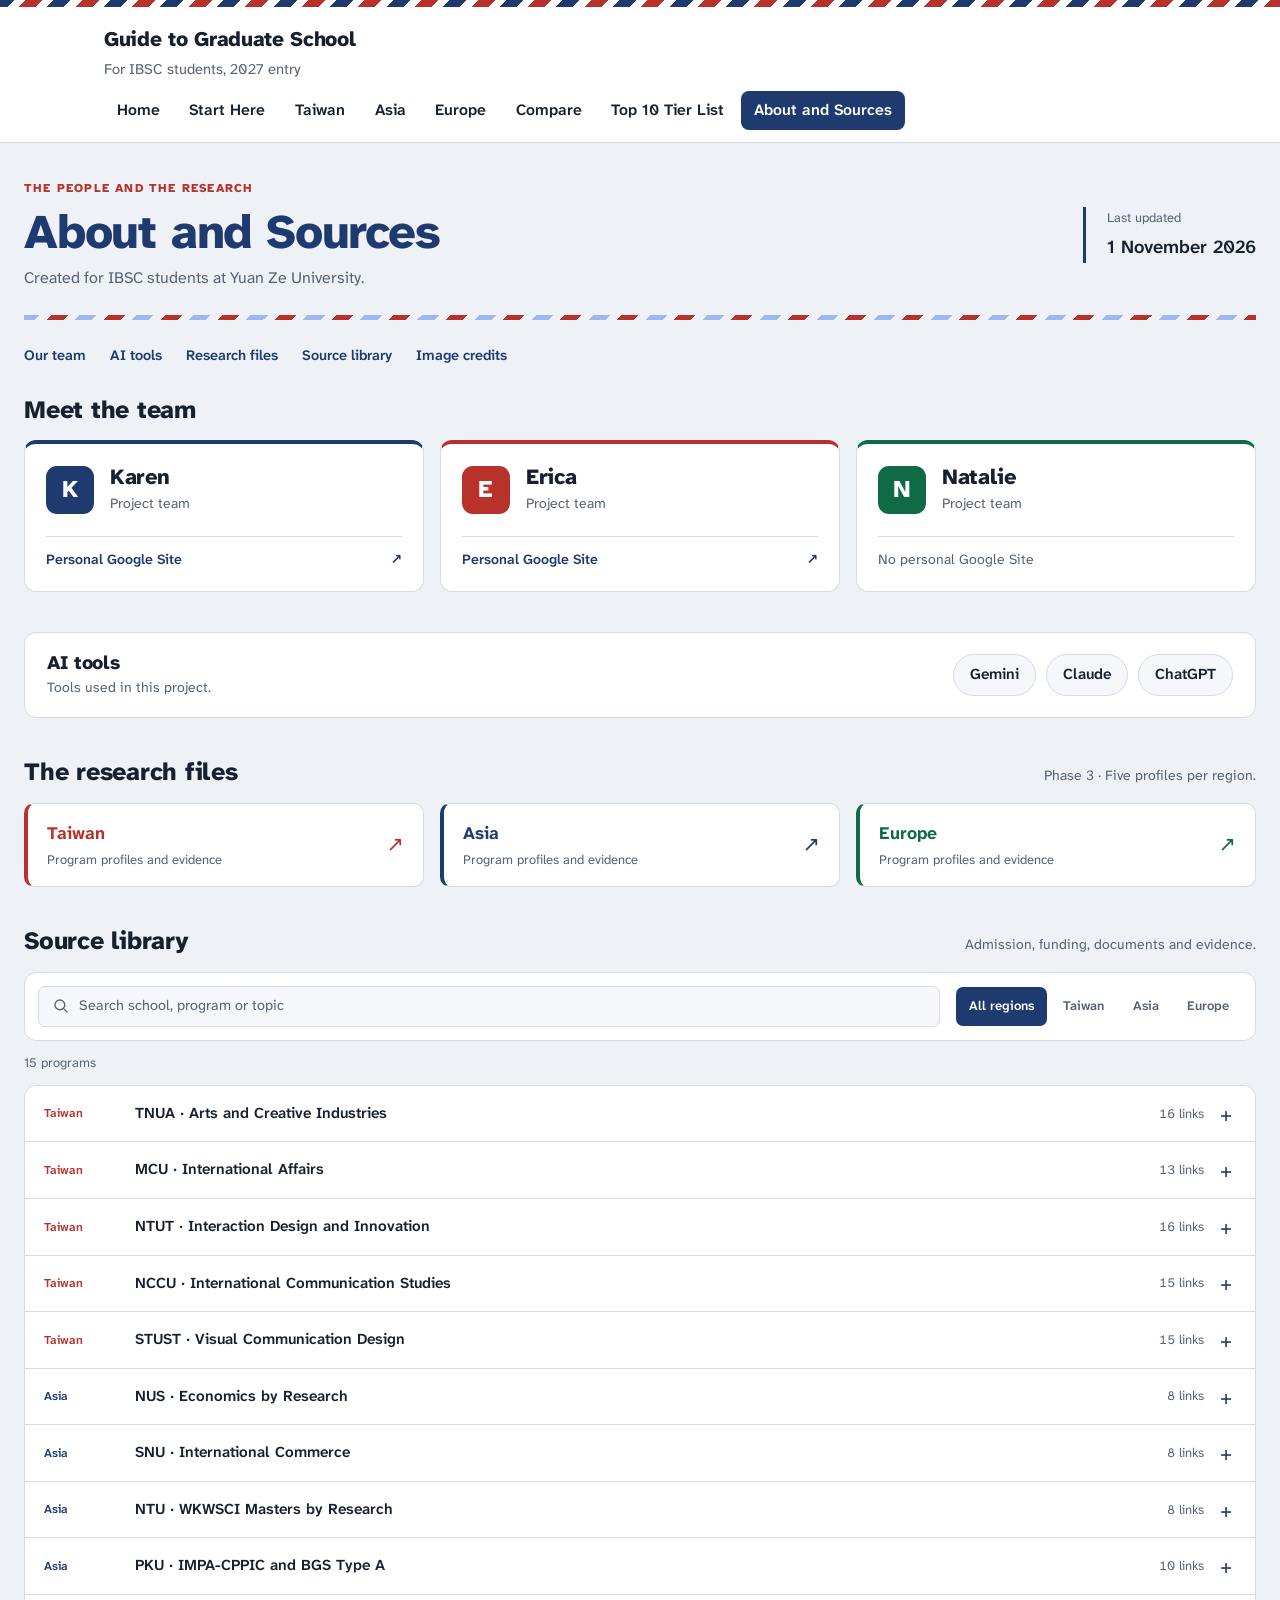
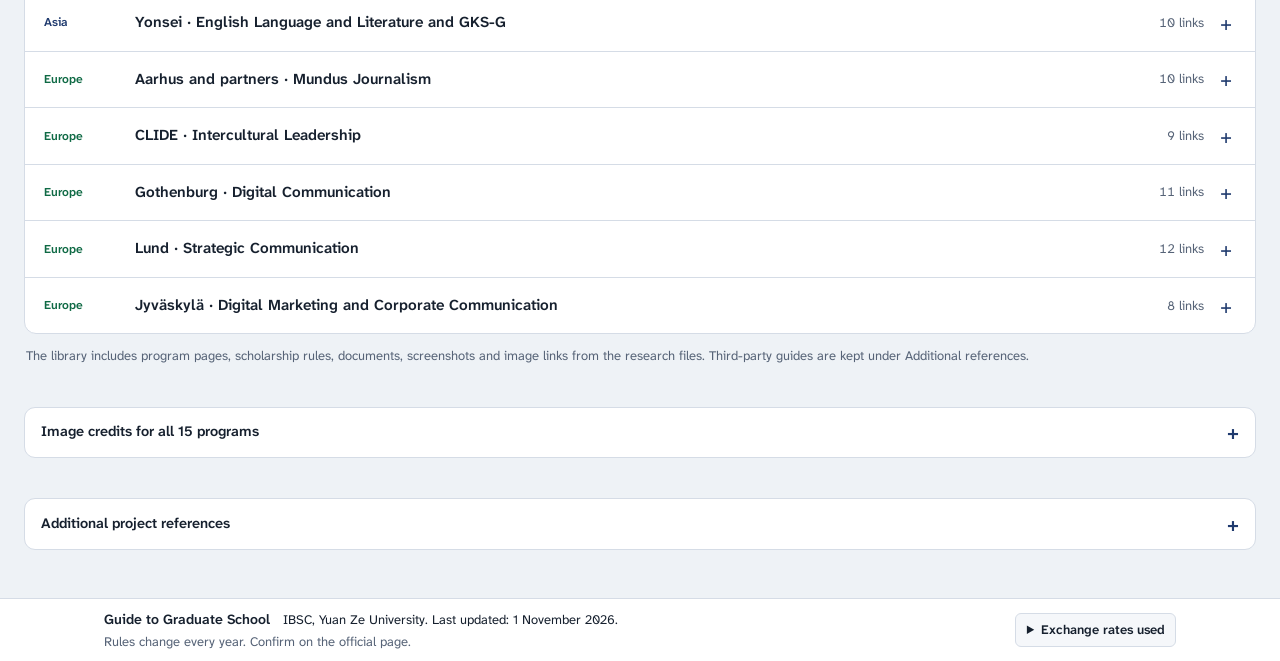
==== commit c4c5419c: "Build About and Sources page" ====
--- a/about.html
+++ b/about.html
@@ -4,12 +4,14 @@
 <meta charset="utf-8">
 <meta name="viewport" content="width=device-width, initial-scale=1">
 <title>About and Sources | Guide to Graduate School</title>
-<meta name="description" content="Fully funded and partly funded master&#x27;s programs for IBSC students: funding, fees, documents and deadlines.">
+<meta name="description" content="Meet the team behind the IBSC graduate school guide, the AI tools used and the research sources.">
 <link rel="preconnect" href="https://fonts.googleapis.com">
 <link rel="preconnect" href="https://fonts.gstatic.com" crossorigin>
 <link rel="stylesheet" href="https://fonts.googleapis.com/css2?family=Atkinson+Hyperlegible+Next:ital,wght@0,400;0,600;0,800;1,400&display=swap">
 <link rel="stylesheet" href="style.css?v=9">
-<script>function imgFail(i){var n=(i.getAttribute('data-next')||'').split('|').filter(Boolean);if(n.length){i.setAttribute('data-next',n.slice(1).join('|'));i.src=n[0];}else{var f=i.closest('.frame');if(f)f.classList.add('noimg');i.remove();}}</script>
+<link rel="stylesheet" href="phase4.css?v=1">
+<link rel="stylesheet" href="about.css?v=1">
+<script src="about.js?v=1" defer></script>
 </head>
 <body>
 <a class="skip" href="#main">Skip to content</a>
@@ -19,70 +21,27 @@
   </div>
   <nav class="wrap" aria-label="Main menu"><ul class="nav"><li><a href="index.html">Home</a></li><li><a href="start-here.html">Start Here</a></li><li><a href="taiwan.html">Taiwan</a></li><li><a href="asia.html">Asia</a></li><li><a href="europe.html">Europe</a></li><li><a href="compare.html">Compare</a></li><li><a href="top-10.html">Top 10 Tier List</a></li><li><a href="about.html" aria-current="page">About and Sources</a></li></ul></nav>
 </header>
-<main id="main" class="wrap">
-<header class="page-head">
-  <h1>About and Sources</h1>
-  <ul class="toc-inline"><li><a href="#team">Team</a></li><li><a href="#ai">AI tools</a></li><li><a href="#sources">Sources</a></li><li><a href="#images">Image credits</a></li></ul>
-</header>
-<section class="block" id="team" aria-labelledby="team-t">
-  <h2 id="team-t">Team</h2>
-  <p>IBSC students, Yuan Ze University. Technical Communication midterm project.</p>
-  <div class="tablewrap"><table class="gl simple"><thead><tr><th scope="col">Name</th><th scope="col">Google Site</th></tr></thead><tbody><tr><th scope="row">Karen</th><td data-l="Google Site"><span class="todo">link to add</span></td></tr><tr><th scope="row"><span class="todo">Name</span></th><td data-l="Google Site"><span class="todo">link to add</span></td></tr><tr><th scope="row"><span class="todo">Name</span></th><td data-l="Google Site"><span class="todo">link to add</span></td></tr></tbody></table></div>
-</section>
-<section class="block" id="ai" aria-labelledby="ai-t">
-  <h2 id="ai-t">AI tools</h2>
-  <div class="tablewrap"><table class="gl simple"><thead><tr><th scope="col">Tool</th><th scope="col">Used for</th></tr></thead><tbody><tr><th scope="row">Claude (Anthropic)</th><td data-l="Used for">Website design and build. Checked against our research documents and official pages.</td></tr><tr><th scope="row">ChatGPT (OpenAI) <span class="todo">confirm</span></th><td data-l="Used for">Finding official pages during research.</td></tr><tr><th scope="row">Codex (OpenAI) <span class="todo">confirm</span></th><td data-l="Used for">Drafting the Phase 4 scores. Reviewed by the team.</td></tr></tbody></table></div>
-</section>
-<section class="block" id="sources" aria-labelledby="src-t">
-  <h2 id="src-t">Sources</h2>
-  <h3 class="sub">Research documents</h3>
-  <ul class="tips"><li><a href="https://docs.google.com/document/d/1kYdrx042hcSt3xMvFTV2VwqHMV32BsqQlS6-jEvZjSc/edit" target="_blank" rel="noopener">Taiwan research document</a></li><li><a href="https://docs.google.com/document/d/18wbZId42TlIRk0OrQrO9sCHJWErO-pef_dGL6AdICsY/edit" target="_blank" rel="noopener">Asia research document</a></li><li><a href="https://docs.google.com/document/d/1QcWAfuH7U53IsIt3y28sknJvEVf1NZWTfHDT8gKmWq4/edit" target="_blank" rel="noopener">Europe research document</a></li><li>Phase 4: Top 10 Tier List (PDF)</li></ul>
-  <h3 class="sub">Official pages, by program</h3>
-  <div class="srcgroups"><section class="srcgroup"><h3>Taiwan</h3><details><summary>NCCU, International Communication Studies (IMICS)</summary><ol class="srcs"><li><a href="https://www.imics.nccu.edu.tw/international-admission" target="_blank" rel="noopener">IMICS international admission</a></li><li><a href="https://www.imics.nccu.edu.tw/" target="_blank" rel="noopener">IMICS program page</a></li><li><a href="https://oic.nccu.edu.tw/Post/756" target="_blank" rel="noopener">NCCU scholarships for foreign degree students</a></li><li><a href="https://oic.nccu.edu.tw/Upload/FileManager/230b16f9-bb6c-4912-bda6-e198168108e3.pdf" target="_blank" rel="noopener">NCCU Academic Excellence Scholarship regulations (PDF)</a></li><li><a href="https://oic.nccu.edu.tw/Post/15947" target="_blank" rel="noopener">NCCU New Inbound International Students Scholarship Pilot Plan</a></li><li><a href="https://oic.nccu.edu.tw/Post/16113" target="_blank" rel="noopener">NCCU Office of International Cooperation notice</a></li><li><a href="https://www.nccu.edu.tw/" target="_blank" rel="noopener">National Chengchi University</a></li></ol></details><details><summary>MCU, International Affairs (GSIA)</summary><ol class="srcs"><li><a href="https://gsia.mcu.edu.tw/en/" target="_blank" rel="noopener">GSIA program page</a></li><li><a href="https://iee.mcu.edu.tw/en/international-application-0/" target="_blank" rel="noopener">MCU international student application rules</a></li><li><a href="https://iee.mcu.edu.tw/en/scholarship/" target="_blank" rel="noopener">MCU scholarship regulations</a></li><li><a href="https://iee.mcu.edu.tw/%E7%8D%8E%E5%8A%A9%E5%AD%B8%E9%87%91/" target="_blank" rel="noopener">MCU Living and Learning Assistantship</a></li><li><a href="https://edu.law.moe.gov.tw/LawContent.aspx?id=FL030033&amp;media=print" target="_blank" rel="noopener">MOE Taiwan Scholarship rules</a></li><li>MCU International Student Application Handbook 2025–2026 (from the university)</li></ol></details><details><summary>TNUA, Arts and Creative Industries (SAC)</summary><ol class="srcs"><li><a href="https://sac.tnua.edu.tw/" target="_blank" rel="noopener">SAC program site</a></li><li><a href="https://sac.tnua.edu.tw/living-expenses/" target="_blank" rel="noopener">SAC living expenses</a></li><li><a href="https://sac.tnua.edu.tw/scholarships/" target="_blank" rel="noopener">SAC scholarships</a></li><li><a href="https://www.icdf.org.tw/wSite/ct?ctNode=31280&amp;mp=1&amp;xItem=12505" target="_blank" rel="noopener">Taiwan ICDF scholarship</a></li><li><a href="https://edu.law.moe.gov.tw/LawContent.aspx?id=FL030033&amp;media=print" target="_blank" rel="noopener">MOE Taiwan Scholarship rules</a></li><li><a href="https://old.studyintaiwan.org/university/scholarship/202" target="_blank" rel="noopener">Study in Taiwan: TNUA scholarship</a></li></ol></details><details><summary>STUST, Visual Communication Design (IVCD)</summary><ol class="srcs"><li><a href="https://vc.stust.edu.tw/en/" target="_blank" rel="noopener">Department of Visual Communication Design</a></li><li><a href="https://vc.stust.edu.tw/tc/node/course_master-en" target="_blank" rel="noopener">IVCD course page</a></li><li><a href="https://oia.stust.edu.tw/Sysid/oia/%E8%A1%A8%E5%96%AE%E4%B8%8B%E8%BC%89%E5%B0%88%E5%8D%80/%E5%85%B6%E5%AE%83/%E5%8D%97%E8%87%BA%E7%A7%91%E6%8A%80%E5%A4%A7%E5%AD%B8%E5%A4%96%E5%9C%8B%E5%AD%B8%E7%94%9F%E7%8D%8E%E5%AD%B8%E9%87%91%E8%A8%AD%E7%BD%AE%E8%BE%A6%E6%B3%95TheSTUSTScholarshipEstablishmentRegulationsforInternationalStudents.pdf" target="_blank" rel="noopener">STUST scholarship regulations for international students (PDF)</a></li><li><a href="https://edu.law.moe.gov.tw/LawContent.aspx?id=FL030033&amp;media=print" target="_blank" rel="noopener">MOE Taiwan Scholarship rules</a></li><li><a href="https://www.mofa.gov.tw/cp.aspx?Create=1&amp;n=72" target="_blank" rel="noopener">MOFA Taiwan Scholarship</a></li></ol></details><details><summary>NTUT, Interaction Design and Innovation</summary><ol class="srcs"><li><a href="https://oia.ntut.edu.tw/" target="_blank" rel="noopener">NTUT Office of International Affairs</a></li><li><a href="https://oia.ntut.edu.tw/p/404-1032-150272.php?Lang=zh-tw" target="_blank" rel="noopener">NTUT Excellent International Postgraduate Scholarship</a></li><li><a href="https://oia.ntut.edu.tw/p/404-1032-150264.php?Lang=zh-tw" target="_blank" rel="noopener">NTUT 50% tuition scholarship</a></li><li><a href="https://ixd.ntut.edu.tw/p/406-1089-135600,r1887.php?Lang=zh-tw" target="_blank" rel="noopener">Interaction Design program page</a></li><li><a href="https://edu.law.moe.gov.tw/LawContent.aspx?id=FL030033&amp;media=print" target="_blank" rel="noopener">MOE Taiwan Scholarship rules</a></li><li><a href="https://www.mofa.gov.tw/cp.aspx?Create=1&amp;n=72" target="_blank" rel="noopener">MOFA Taiwan Scholarship</a></li></ol></details></section><section class="srcgroup"><h3>Asia</h3><details><summary>NTU, Communication Studies by Research (WKWSCI)</summary><ol class="srcs"><li><a href="https://docs.google.com/document/d/18wbZId42TlIRk0OrQrO9sCHJWErO-pef_dGL6AdICsY/edit?usp=sharing" target="_blank" rel="noopener">Project team’s Asia research — content source</a></li><li><a href="https://www.ntu.edu.sg/wkwsci" target="_blank" rel="noopener">NTU WKWSCI research programmes</a></li><li><a href="https://www.ntu.edu.sg/admissions/graduate/financialmatters/scholarships/rss" target="_blank" rel="noopener">NTU Research Scholarship</a></li><li><a href="https://www.ntu.edu.sg/admissions/matriculation/academic-calendars" target="_blank" rel="noopener">NTU academic calendars</a></li><li><a href="https://www.ntu.edu.sg/" target="_blank" rel="noopener">Nanyang Technological University</a></li></ol></details><details><summary>NUS, Social Sciences (Economics by Research)</summary><ol class="srcs"><li><a href="https://docs.google.com/document/d/18wbZId42TlIRk0OrQrO9sCHJWErO-pef_dGL6AdICsY/edit?usp=sharing" target="_blank" rel="noopener">Project team’s Asia research — content source</a></li><li><a href="https://fass.nus.edu.sg/ecs/" target="_blank" rel="noopener">NUS Department of Economics</a></li><li><a href="https://fass.nus.edu.sg/graduate/research/application-information/" target="_blank" rel="noopener">NUS FASS Graduate Studies by Research: application information</a></li><li><a href="https://www.nus.edu.sg/" target="_blank" rel="noopener">National University of Singapore</a></li><li><a href="https://www.nus.edu.sg/registrar/administrative-policies-procedures/graduate/graduate-fees" target="_blank" rel="noopener">NUS graduate research scholarships and fees</a></li></ol></details><details><summary>Yonsei, English Language and Literature (MA) + GKS-G University Track</summary><ol class="srcs"><li><a href="https://docs.google.com/document/d/18wbZId42TlIRk0OrQrO9sCHJWErO-pef_dGL6AdICsY/edit?usp=sharing" target="_blank" rel="noopener">Project team’s Asia research — content source</a></li><li><a href="https://devcms.yonsei.ac.kr/ysenglish_e/index.do" target="_blank" rel="noopener">Yonsei English Language and Literature</a></li><li><a href="https://graduate.yonsei.ac.kr/_res/graduate_en/etc/2026_GKS_NIIED_Guide_E.pdf" target="_blank" rel="noopener">2026 GKS NIIED guidelines</a></li><li><a href="https://graduate.yonsei.ac.kr/graduate_en/admission/kgsp_schedule.do" target="_blank" rel="noopener">Yonsei GKS schedule and information</a></li><li><a href="https://gksscholarship.com/gks-scholarship-2027-documents-required/" target="_blank" rel="noopener">GKS required-documents guide linked in the source</a></li></ol></details><details><summary>PKU, IMPA-CPPIC + BGS Type A</summary><ol class="srcs"><li><a href="https://docs.google.com/document/d/18wbZId42TlIRk0OrQrO9sCHJWErO-pef_dGL6AdICsY/edit?usp=sharing" target="_blank" rel="noopener">Project team’s Asia research — content source</a></li><li><a href="https://isd.pku.edu.cn/en/detail.php?id=761" target="_blank" rel="noopener">PKU IMPA-CPPIC programme page</a></li><li><a href="https://www.sg.pku.edu.cn/docs/20190314094903458415.pdf" target="_blank" rel="noopener">PKU School of Government document</a></li><li><a href="https://isd.pku.edu.cn/en/detail.php?id=839" target="_blank" rel="noopener">PKU scholarship and admissions information</a></li><li><a href="https://futureleaders.gsm.pku.edu.cn/PKU2026-2027SchoolCalendar.pdf" target="_blank" rel="noopener">PKU academic calendar</a></li><li><a href="https://iscen.ustb.edu.cn/Scholarships/a0fb629a65364d9c8e59c87a5df59ce1.htm" target="_blank" rel="noopener">Beijing Government Scholarship reference from the source document</a></li></ol></details><details><summary>SNU, International Commerce (GSIS) + GSFS</summary><ol class="srcs"><li><a href="https://docs.google.com/document/d/18wbZId42TlIRk0OrQrO9sCHJWErO-pef_dGL6AdICsY/edit?usp=sharing" target="_blank" rel="noopener">Project team’s Asia research — content source</a></li><li><a href="https://oga.snu.ac.kr/scholarship/graduate-scholarship-for-excellent-foreign-students-gsfs/" target="_blank" rel="noopener">SNU GSFS scholarship page</a></li><li><a href="https://en.snu.ac.kr/admission/graduate/application" target="_blank" rel="noopener">SNU graduate application guidelines</a></li><li><a href="https://gsis.snu.ac.kr/2026-fall-international-commerce/" target="_blank" rel="noopener">SNU GSIS International Commerce program</a></li><li><a href="https://en.snu.ac.kr/admission" target="_blank" rel="noopener">SNU admissions portal</a></li></ol></details></section><section class="srcgroup"><h3>Europe</h3><details><summary>Aarhus, Mundus Journalism</summary><ol class="srcs"><li><a href="https://mundusjournalism.com/" target="_blank" rel="noopener">Mundus Journalism official website</a></li><li><a href="https://mundusjournalism.com/admissions/admission-requirements" target="_blank" rel="noopener">Mundus Journalism: admission requirements</a></li><li><a href="https://mundusjournalism.com/admissions/application-process" target="_blank" rel="noopener">Mundus Journalism: application process</a></li><li><a href="https://mundusjournalism.com/admissions/tuition-stipends-and-scholarships" target="_blank" rel="noopener">Mundus Journalism: tuition, stipends and scholarships</a></li><li><a href="https://international.au.dk/" target="_blank" rel="noopener">Aarhus University</a></li><li><a href="https://masters.au.dk/tuitionfees" target="_blank" rel="noopener">Aarhus University: tuition and application fees</a></li></ol></details><details><summary>CLIDE, Intercultural Leadership (Erasmus Mundus)</summary><ol class="srcs"><li><a href="https://erasmus-plus.ec.europa.eu/projects/search/details/101241178" target="_blank" rel="noopener">CLIDE on the Erasmus+ project database</a></li><li><a href="https://clide.umk.pl/pages/participation/" target="_blank" rel="noopener">CLIDE participation and scholarships</a></li><li><a href="https://erasmus-plus.ec.europa.eu/programme-guide/part-c/how-to-apply" target="_blank" rel="noopener">Apply for Erasmus Mundus</a></li></ol></details><details><summary>Gothenburg, Digital Communication</summary><ol class="srcs"><li><a href="https://www.gu.se/en/study-gothenburg/master-in-digital-communication-n2dcm" target="_blank" rel="noopener">Master in Digital Communication</a></li><li><a href="https://www.gu.se/en/study-gothenburg/application-to-master-in-digital-communication" target="_blank" rel="noopener">Program application instructions</a></li><li><a href="https://www.gu.se/en/study-in-gothenburg/apply/scholarships-for-fee-paying-students/axel-adler-scholarship" target="_blank" rel="noopener">Axel Adler Scholarship</a></li><li><a href="https://www.gu.se/en/study-in-gothenburg/apply/tuition-fees" target="_blank" rel="noopener">University of Gothenburg tuition fees</a></li><li><a href="https://www.universityadmissions.se/en/" target="_blank" rel="noopener">University Admissions Sweden</a></li><li><a href="https://si.se/en/apply/scholarships/" target="_blank" rel="noopener">SI Scholarship for Global Professionals</a></li></ol></details><details><summary>Lund, Strategic Communication</summary><ol class="srcs"><li><a href="https://www.lunduniversity.lu.se/home" target="_blank" rel="noopener">Lund University</a></li><li><a href="https://www.lunduniversity.lu.se/study/strategic-communication-master-of-science-programme-SASKO" target="_blank" rel="noopener">MSc Strategic Communication</a></li><li><a href="https://www.lunduniversity.lu.se/study/admission-degree-studies/scholarships-and-awards/lund-university-global-scholarship" target="_blank" rel="noopener">Lund University Global Scholarship</a></li><li><a href="https://www.lunduniversity.lu.se/sites/www.lunduniversity.lu.se/files/esu/220d546ec48ee4ac808db020ae823eb114112108_StratComLetter_Master_2026_0.pdf" target="_blank" rel="noopener">Letter of Intent form 2026 (PDF)</a></li><li><a href="https://www.universityadmissions.se/en/entry-requirements/masters-requirements/" target="_blank" rel="noopener">Master&#x27;s entry requirements</a></li><li><a href="https://www.universityadmissions.se/en/apply-to-masters/provide-application-documents-masters/country-instructions/" target="_blank" rel="noopener">Country-specific document instructions</a></li><li><a href="https://www.universityadmissions.se/en/key-dates-and-deadlines/" target="_blank" rel="noopener">Key dates and deadlines</a></li></ol></details><details><summary>Jyväskylä, Digital Marketing and Corporate Communication</summary><ol class="srcs"><li><a href="https://www.jyu.fi/en/study-with-us/digital-marketing-and-corporate-communication-master-of-science-in-economics-and-business-3" target="_blank" rel="noopener">Digital Marketing and Corporate Communication (program and tuition)</a></li><li><a href="https://www.jyu.fi/en/study-with-us/tuition-fees-and-other-financial-matters" target="_blank" rel="noopener">JYU tuition fees and other financial matters</a></li><li><a href="https://www.jyu.fi/en/study-with-us/masters-degree-programmes/masters-degree-programme-in-digital-marketing-and-corporate-communication" target="_blank" rel="noopener">JYU admissions page for the program</a></li></ol></details></section></div>
-  <h3 class="sub">Exchange rates</h3>
-  <ul class="tips"><li>EUR, SGD, KRW, CNY: research documents, 28 to 29 Oct 2026.</li><li>SEK: <a href="https://currencyconvert.online/sek/twd" target="_blank" rel="noopener">currencyconvert.online</a>, 31 Oct 2026.</li></ul>
-</section>
-<section class="block" id="images" aria-labelledby="img-t">
-  <h2 id="img-t">Image credits</h2>
-  <p>Campus photos come from official university websites. Screenshots were taken by our team; dates are under each screenshot.</p>
-  <div class="tablewrap"><table class="gl simple"><thead><tr><th scope="col">Program</th><th scope="col">Photo credit</th></tr></thead><tbody><tr><th scope="row">NCCU, International Communication Studies (IMICS)</th><td data-l="Photo credit">National Chengchi University (from our team&#x27;s Taiwan research folder)</td></tr><tr><th scope="row">MCU, International Affairs (GSIA)</th><td data-l="Photo credit">Ming Chuan University (from our team&#x27;s Taiwan research folder)</td></tr><tr><th scope="row">TNUA, Arts and Creative Industries (SAC)</th><td data-l="Photo credit">Taipei National University of the Arts (from our team&#x27;s Taiwan research folder)</td></tr><tr><th scope="row">STUST, Visual Communication Design (IVCD)</th><td data-l="Photo credit">Southern Taiwan University of Science and Technology (from our team&#x27;s Taiwan research folder)</td></tr><tr><th scope="row">NTUT, Interaction Design and Innovation</th><td data-l="Photo credit">National Taipei University of Technology (from our team&#x27;s Taiwan research folder)</td></tr><tr><th scope="row">NUS, Social Sciences (Economics by Research)</th><td data-l="Photo credit">National University of Singapore</td></tr><tr><th scope="row">SNU, International Commerce (GSIS)</th><td data-l="Photo credit">Official Seoul National University Photo Gallery</td></tr><tr><th scope="row">NTU, Communication Studies by Research (WKWSCI)</th><td data-l="Photo credit">Official Nanyang Technological University History Portal</td></tr><tr><th scope="row">PKU, Public Administration (IMPA-CPPIC)</th><td data-l="Photo credit">Official Peking University English Website</td></tr><tr><th scope="row">Yonsei, English Language and Literature (MA)</th><td data-l="Photo credit">Official Yonsei University English Website</td></tr><tr><th scope="row">Aarhus, Mundus Journalism</th><td data-l="Photo credit">Aarhus University</td></tr><tr><th scope="row">CLIDE, Intercultural Leadership (Erasmus Mundus)</th><td data-l="Photo credit">Nicolaus Copernicus University in Toruń (umk.pl)</td></tr><tr><th scope="row">Gothenburg, Digital Communication</th><td data-l="Photo credit">University of Gothenburg</td></tr><tr><th scope="row">Lund, Strategic Communication</th><td data-l="Photo credit">Lund University</td></tr><tr><th scope="row">Jyväskylä, Digital Marketing and Corporate Communication</th><td data-l="Photo credit">University of Jyväskylä</td></tr></tbody></table></div>
-</section>
-<section class="block" id="updated" aria-labelledby="up-t">
-  <h2 id="up-t">Last updated</h2>
-  <p class="big-date">1 November 2026</p>
-</section>
-</main>
-<footer class="site-foot"><div class="wrap footer-bar">
+<main id="main" class="wrap p4-page about-page">
+<header class="p4-header"><div><p class="p4-eyebrow">The people and the research</p><h1>About and Sources</h1><p class="p4-lead">Created for IBSC students at Yuan Ze University.</p></div><aside class="about-updated" id="updated" aria-label="Website last updated"><span>Last updated</span><time datetime="2026-11-01">1 November 2026</time></aside></header>
+<nav aria-label="On this page"><ul class="p4-subnav"><li><a href="#team">Our team</a></li><li><a href="#ai">AI tools</a></li><li><a href="#research">Research files</a></li><li><a href="#sources">Source library</a></li><li><a href="#images">Image credits</a></li></ul></nav>
+<section class="p4-section" id="team" aria-labelledby="team-t"><div class="p4-section-top"><h2 id="team-t">Meet the team</h2></div><div class="about-team"><article class="about-person about-person-1"><span class="about-initial" aria-hidden="true">K</span><div><h3>Karen</h3><p>Project team</p></div><a href="https://sites.google.com/view/karen-nguyen-personalsite/trang-ch%E1%BB%A7" target="_blank" rel="noopener" aria-label="Visit Karen’s personal Google Site">Personal Google Site <span aria-hidden="true">↗</span></a></article><article class="about-person about-person-2"><span class="about-initial" aria-hidden="true">E</span><div><h3>Erica</h3><p>Project team</p></div><a href="https://sites.google.com/view/erica-s-site/home" target="_blank" rel="noopener" aria-label="Visit Erica’s personal Google Site">Personal Google Site <span aria-hidden="true">↗</span></a></article><article class="about-person about-person-3"><span class="about-initial" aria-hidden="true">N</span><div><h3>Natalie</h3><p>Project team</p></div><span class="about-no-site">No personal Google Site</span></article></div></section>
+<section class="p4-section about-ai" id="ai" aria-labelledby="ai-t"><div><h2 id="ai-t">AI tools</h2><p>Tools used in this project.</p></div><ul class="about-tools" aria-label="AI tools used"><li>Gemini</li><li>Claude</li><li>ChatGPT</li></ul></section>
+<section class="p4-section" id="research" aria-labelledby="research-t"><div class="p4-section-top"><h2 id="research-t">The research files</h2><p>Phase 3 · Five profiles per region.</p></div><div class="about-research"><a class="about-research-link about-region-taiwan" href="https://docs.google.com/document/d/1St6Jt3gYd2pPSz7TwkVwu-hlVX3wctjY/edit" target="_blank" rel="noopener"><span><strong>Taiwan</strong><small>Program profiles and evidence</small></span><span aria-hidden="true">↗</span></a><a class="about-research-link about-region-asia" href="https://docs.google.com/document/d/18wbZId42TlIRk0OrQrO9sCHJWErO-pef_dGL6AdICsY/edit" target="_blank" rel="noopener"><span><strong>Asia</strong><small>Program profiles and evidence</small></span><span aria-hidden="true">↗</span></a><a class="about-research-link about-region-europe" href="https://docs.google.com/document/d/1QcWAfuH7U53IsIt3y28sknJvEVf1NZWTfHDT8gKmWq4/edit" target="_blank" rel="noopener"><span><strong>Europe</strong><small>Program profiles and evidence</small></span><span aria-hidden="true">↗</span></a></div></section>
+<section class="p4-section" id="sources" aria-labelledby="sources-t"><div class="p4-section-top"><h2 id="sources-t">Source library</h2><p>Admission, funding, documents and evidence.</p></div>
+<div class="about-source-toolbar"><label class="about-source-search"><svg viewBox="0 0 24 24" aria-hidden="true"><circle cx="10.5" cy="10.5" r="6.5"/><path d="m15.5 15.5 5 5"/></svg><span class="sr">Search sources by program, school or topic</span><input type="search" id="source-search" placeholder="Search school, program or topic" autocomplete="off"></label><div class="about-source-regions" role="group" aria-label="Filter sources by region"><button type="button" data-source-region="all" aria-pressed="true">All regions</button><button type="button" data-source-region="taiwan" aria-pressed="false">Taiwan</button><button type="button" data-source-region="asia" aria-pressed="false">Asia</button><button type="button" data-source-region="europe" aria-pressed="false">Europe</button></div></div>
+<p class="about-source-count" id="source-count" role="status" aria-live="polite">15 programs</p><div class="about-source-list"><details class="about-source-program" id="sources-tnua" data-source-program data-region="taiwan" data-search="TNUA · Arts and Creative Industries Taiwan Program page sac.tnua.edu.tw University website w3.tnua.edu.tw TaiwanICDF scholarship guide 2026 icdf.org.tw 2026 TNUA international admission handbook drive.google.com hoyahsu.imcci@gmail.com Email contact Yip526IMCCI@gmail.com Email contact 2026 SAC call and online submission note sac.tnua.edu.tw SAC curriculum sac.tnua.edu.tw TNUA statutes academic.tnua.edu.tw ICDF eligibility and guides icdf.org.tw SAC scholarships sac.tnua.edu.tw Bank of Taiwan USD spot quote on 30 October 2026 at 09 02 rate.bot.com.tw SAC living expenses sac.tnua.edu.tw Taiwan ICDF scholarship icdf.org.tw MOE Taiwan Scholarship rules edu.law.moe.gov.tw Study in Taiwan: TNUA scholarship old.studyintaiwan.org"><summary><span class="about-source-region-label about-region-taiwan">Taiwan</span><span class="about-source-title">TNUA · Arts and Creative Industries</span><span class="about-source-total">16 links</span></summary><div class="about-source-content"><section class="about-source-group"><h3>Program and funding sources</h3><ul><li><a href="https://sac.tnua.edu.tw/" target="_blank" rel="noopener">Program page <span aria-hidden="true">↗</span></a><small>sac.tnua.edu.tw</small></li><li><a href="https://w3.tnua.edu.tw/" target="_blank" rel="noopener">University website <span aria-hidden="true">↗</span></a><small>w3.tnua.edu.tw</small></li><li><a href="https://www.icdf.org.tw/wSite/DownloadFile?file=f1784095315535.pdf&amp;realname=2026+TaiwanICDF+Scholarship+Application+Guidebook.+v3.pdf&amp;type=attach" target="_blank" rel="noopener">TaiwanICDF scholarship guide 2026 <span aria-hidden="true">↗</span></a><small>icdf.org.tw</small></li><li><a href="https://drive.google.com/file/d/1FYSiKMBElYPpNvj_DQjsQgJGJyQrgx0m/view" target="_blank" rel="noopener">2026 TNUA international admission handbook <span aria-hidden="true">↗</span></a><small>drive.google.com</small></li><li><a href="https://sac.tnua.edu.tw/2026-call-for-international-students/" target="_blank" rel="noopener">2026 SAC call and online submission note <span aria-hidden="true">↗</span></a><small>sac.tnua.edu.tw</small></li><li><a href="https://sac.tnua.edu.tw/course/" target="_blank" rel="noopener">SAC curriculum <span aria-hidden="true">↗</span></a><small>sac.tnua.edu.tw</small></li><li><a href="https://academic.tnua.edu.tw/academic/en/doc/R01_1101.pdf" target="_blank" rel="noopener">TNUA statutes <span aria-hidden="true">↗</span></a><small>academic.tnua.edu.tw</small></li><li><a href="https://www.icdf.org.tw/wSite/ct?ctNode=31563&amp;mp=1&amp;xItem=69337" target="_blank" rel="noopener">ICDF eligibility and guides <span aria-hidden="true">↗</span></a><small>icdf.org.tw</small></li><li><a href="https://sac.tnua.edu.tw/scholarships/" target="_blank" rel="noopener">SAC scholarships <span aria-hidden="true">↗</span></a><small>sac.tnua.edu.tw</small></li><li><a href="https://rate.bot.com.tw/xrt/quote/2026-10-30/USD/spot" target="_blank" rel="noopener">Bank of Taiwan USD spot quote on 30 October 2026 at 09 02 <span aria-hidden="true">↗</span></a><small>rate.bot.com.tw</small></li></ul></section><section class="about-source-group"><h3>Additional references</h3><ul><li><a href="https://sac.tnua.edu.tw/living-expenses/" target="_blank" rel="noopener">SAC living expenses <span aria-hidden="true">↗</span></a><small>sac.tnua.edu.tw</small></li><li><a href="https://www.icdf.org.tw/wSite/ct?ctNode=31280&amp;mp=1&amp;xItem=12505" target="_blank" rel="noopener">Taiwan ICDF scholarship <span aria-hidden="true">↗</span></a><small>icdf.org.tw</small></li><li><a href="https://edu.law.moe.gov.tw/LawContent.aspx?id=FL030033&amp;media=print" target="_blank" rel="noopener">MOE Taiwan Scholarship rules <span aria-hidden="true">↗</span></a><small>edu.law.moe.gov.tw</small></li><li><a href="https://old.studyintaiwan.org/university/scholarship/202" target="_blank" rel="noopener">Study in Taiwan: TNUA scholarship <span aria-hidden="true">↗</span></a><small>old.studyintaiwan.org</small></li></ul></section><section class="about-source-group"><h3>Contacts</h3><ul><li><a href="mailto:hoyahsu.imcci@gmail.com">hoyahsu.imcci@gmail.com <span aria-hidden="true">↗</span></a><small>Email contact</small></li><li><a href="mailto:Yip526IMCCI@gmail.com">Yip526IMCCI@gmail.com <span aria-hidden="true">↗</span></a><small>Email contact</small></li></ul></section><p class="about-source-file"><a href="https://docs.google.com/document/d/1St6Jt3gYd2pPSz7TwkVwu-hlVX3wctjY/edit" target="_blank" rel="noopener">View the Taiwan research file ↗</a></p></div></details><details class="about-source-program" id="sources-mcu" data-source-program data-region="taiwan" data-search="MCU · International Affairs Taiwan GSIA graduate curriculum and thesis rules gsia.mcu.edu.tw University website web2.mcu.edu.tw MOE tuition top-up list 2026–27 ws.moe.edu.tw MCU international application and payment instructions iee.mcu.edu.tw oas@eta.mcu.edu.tw Email contact ihp@mail.mcu.edu.tw Email contact GSIA degree conferred gsia.mcu.edu.tw Campus image iee.mcu.edu.tw 2024 graduate curriculum reference gsia.mcu.edu.tw MCU Taiwan Scholarship regulations iee.mcu.edu.tw MOE Taiwan Scholarship rules edu.law.moe.gov.tw GSIA program page gsia.mcu.edu.tw MCU scholarship regulations iee.mcu.edu.tw"><summary><span class="about-source-region-label about-region-taiwan">Taiwan</span><span class="about-source-title">MCU · International Affairs</span><span class="about-source-total">13 links</span></summary><div class="about-source-content"><section class="about-source-group"><h3>Program and funding sources</h3><ul><li><a href="https://gsia.mcu.edu.tw/en/graduate/" target="_blank" rel="noopener">GSIA graduate curriculum and thesis rules <span aria-hidden="true">↗</span></a><small>gsia.mcu.edu.tw</small></li><li><a href="https://web2.mcu.edu.tw/" target="_blank" rel="noopener">University website <span aria-hidden="true">↗</span></a><small>web2.mcu.edu.tw</small></li><li><a href="https://ws.moe.edu.tw/001/Upload/53/relfile/9371/103913/d245ceb6-43e8-42b5-ae1d-ae5a7c5a78c1.pdf" target="_blank" rel="noopener">MOE tuition top-up list 2026–27 <span aria-hidden="true">↗</span></a><small>ws.moe.edu.tw</small></li><li><a href="https://iee.mcu.edu.tw/en/international-application-0/" target="_blank" rel="noopener">MCU international application and payment instructions <span aria-hidden="true">↗</span></a><small>iee.mcu.edu.tw</small></li><li><a href="https://gsia.mcu.edu.tw/graduate/" target="_blank" rel="noopener">GSIA degree conferred <span aria-hidden="true">↗</span></a><small>gsia.mcu.edu.tw</small></li><li><a href="https://gsia.mcu.edu.tw/wp-content/uploads/sites/103/2024/09/Master-program-2024-Course-structure-0902.pdf" target="_blank" rel="noopener">2024 graduate curriculum reference <span aria-hidden="true">↗</span></a><small>gsia.mcu.edu.tw</small></li><li><a href="https://iee.mcu.edu.tw/%E7%8D%8E%E5%8A%A9%E5%AD%B8%E9%87%91/" target="_blank" rel="noopener">MCU Taiwan Scholarship regulations <span aria-hidden="true">↗</span></a><small>iee.mcu.edu.tw</small></li><li><a href="https://edu.law.moe.gov.tw/LawContent.aspx?id=FL030033&amp;media=print" target="_blank" rel="noopener">MOE Taiwan Scholarship rules <span aria-hidden="true">↗</span></a><small>edu.law.moe.gov.tw</small></li></ul></section><section class="about-source-group"><h3>Photos and evidence</h3><ul><li><a href="https://iee.mcu.edu.tw/en/academic-information/" target="_blank" rel="noopener">Campus image <span aria-hidden="true">↗</span></a><small>iee.mcu.edu.tw</small></li></ul></section><section class="about-source-group"><h3>Additional references</h3><ul><li><a href="https://gsia.mcu.edu.tw/en/" target="_blank" rel="noopener">GSIA program page <span aria-hidden="true">↗</span></a><small>gsia.mcu.edu.tw</small></li><li><a href="https://iee.mcu.edu.tw/en/scholarship/" target="_blank" rel="noopener">MCU scholarship regulations <span aria-hidden="true">↗</span></a><small>iee.mcu.edu.tw</small></li></ul></section><section class="about-source-group"><h3>Contacts</h3><ul><li><a href="mailto:oas@eta.mcu.edu.tw">oas@eta.mcu.edu.tw <span aria-hidden="true">↗</span></a><small>Email contact</small></li><li><a href="mailto:ihp@mail.mcu.edu.tw">ihp@mail.mcu.edu.tw <span aria-hidden="true">↗</span></a><small>Email contact</small></li></ul></section><p class="about-source-file"><a href="https://docs.google.com/document/d/1St6Jt3gYd2pPSz7TwkVwu-hlVX3wctjY/edit" target="_blank" rel="noopener">View the Taiwan research file ↗</a></p></div></details><details class="about-source-program" id="sources-ntut" data-source-program data-region="taiwan" data-search="NTUT · Interaction Design and Innovation Taiwan Programme introduction ixd.ntut.edu.tw University website ntut.edu.tw MOFA scholarship benefits at NTUT oia.ntut.edu.tw Spring 2027 reference handbook with document rules and no application fee oia.ntut.edu.tw linwendy77923@ntut.edu.tw Email contact amica@ntut.edu.tw Email contact NTUT international student admissions and Fall 2027 timeline oia.ntut.edu.tw Official 2026 curriculum and thesis requirements aps.ntut.edu.tw Approved MDes degree title in Academic Affairs meeting minutes pages 128 to 129 oaa.ntut.edu.tw MOFA scholarship benefits at NTUT oia.ntut.edu.tw MOFA Taiwan Scholarship benefits and eligibility en.mofa.gov.tw NTUT Office of International Affairs oia.ntut.edu.tw NTUT Excellent International Postgraduate Scholarship oia.ntut.edu.tw NTUT 50% tuition scholarship oia.ntut.edu.tw MOE Taiwan Scholarship rules edu.law.moe.gov.tw MOFA Taiwan Scholarship mofa.gov.tw"><summary><span class="about-source-region-label about-region-taiwan">Taiwan</span><span class="about-source-title">NTUT · Interaction Design and Innovation</span><span class="about-source-total">16 links</span></summary><div class="about-source-content"><section class="about-source-group"><h3>Program and funding sources</h3><ul><li><a href="https://ixd.ntut.edu.tw/p/406-1089-135600,r1887.php?Lang=zh-tw" target="_blank" rel="noopener">Programme introduction <span aria-hidden="true">↗</span></a><small>ixd.ntut.edu.tw</small></li><li><a href="https://www.ntut.edu.tw/" target="_blank" rel="noopener">University website <span aria-hidden="true">↗</span></a><small>ntut.edu.tw</small></li><li><a href="https://oia.ntut.edu.tw/p/412-1032-13793.php?Lang=en#t5" target="_blank" rel="noopener">MOFA scholarship benefits at NTUT <span aria-hidden="true">↗</span></a><small>oia.ntut.edu.tw</small></li><li><a href="https://oia.ntut.edu.tw/var/file/32/1032/img/2027SpringAdmissionHandbook.pdf" target="_blank" rel="noopener">Spring 2027 reference handbook with document rules and no application fee <span aria-hidden="true">↗</span></a><small>oia.ntut.edu.tw</small></li><li><a href="https://oia.ntut.edu.tw/p/412-1032-13828.php?Lang=en" target="_blank" rel="noopener">NTUT international student admissions and Fall 2027 timeline <span aria-hidden="true">↗</span></a><small>oia.ntut.edu.tw</small></li><li><a href="https://aps.ntut.edu.tw/course/en/Cprog.jsp?division=AT0&amp;format=-4&amp;matric=8&amp;year=2026" target="_blank" rel="noopener">Official 2026 curriculum and thesis requirements <span aria-hidden="true">↗</span></a><small>aps.ntut.edu.tw</small></li><li><a href="https://oaa.ntut.edu.tw/var/file/8/1008/img/2875/108-2.pdf" target="_blank" rel="noopener">Approved MDes degree title in Academic Affairs meeting minutes pages 128 to 129 <span aria-hidden="true">↗</span></a><small>oaa.ntut.edu.tw</small></li><li><a href="https://oia.ntut.edu.tw/p/412-1032-13793.php?Lang=en" target="_blank" rel="noopener">MOFA scholarship benefits at NTUT <span aria-hidden="true">↗</span></a><small>oia.ntut.edu.tw</small></li><li><a href="https://en.mofa.gov.tw/cp.aspx?n=1325" target="_blank" rel="noopener">MOFA Taiwan Scholarship benefits and eligibility <span aria-hidden="true">↗</span></a><small>en.mofa.gov.tw</small></li></ul></section><section class="about-source-group"><h3>Additional references</h3><ul><li><a href="https://oia.ntut.edu.tw/" target="_blank" rel="noopener">NTUT Office of International Affairs <span aria-hidden="true">↗</span></a><small>oia.ntut.edu.tw</small></li><li><a href="https://oia.ntut.edu.tw/p/404-1032-150272.php?Lang=zh-tw" target="_blank" rel="noopener">NTUT Excellent International Postgraduate Scholarship <span aria-hidden="true">↗</span></a><small>oia.ntut.edu.tw</small></li><li><a href="https://oia.ntut.edu.tw/p/404-1032-150264.php?Lang=zh-tw" target="_blank" rel="noopener">NTUT 50% tuition scholarship <span aria-hidden="true">↗</span></a><small>oia.ntut.edu.tw</small></li><li><a href="https://edu.law.moe.gov.tw/LawContent.aspx?id=FL030033&amp;media=print" target="_blank" rel="noopener">MOE Taiwan Scholarship rules <span aria-hidden="true">↗</span></a><small>edu.law.moe.gov.tw</small></li><li><a href="https://www.mofa.gov.tw/cp.aspx?Create=1&amp;n=72" target="_blank" rel="noopener">MOFA Taiwan Scholarship <span aria-hidden="true">↗</span></a><small>mofa.gov.tw</small></li></ul></section><section class="about-source-group"><h3>Contacts</h3><ul><li><a href="mailto:linwendy77923@ntut.edu.tw">linwendy77923@ntut.edu.tw <span aria-hidden="true">↗</span></a><small>Email contact</small></li><li><a href="mailto:amica@ntut.edu.tw">amica@ntut.edu.tw <span aria-hidden="true">↗</span></a><small>Email contact</small></li></ul></section><p class="about-source-file"><a href="https://docs.google.com/document/d/1St6Jt3gYd2pPSz7TwkVwu-hlVX3wctjY/edit" target="_blank" rel="noopener">View the Taiwan research file ↗</a></p></div></details><details class="about-source-program" id="sources-imics" data-source-program data-region="taiwan" data-search="NCCU · International Communication Studies Taiwan Program page imics.nccu.edu.tw University website nccu.edu.tw Pilot nomination and renewal regulations oic.nccu.edu.tw 2027 NCCU international admission brochure drive.google.com imics@nccu.edu.tw Email contact nccugrad@nccu.edu.tw Email contact IMICS international admission imics.nccu.edu.tw IMICS thesis process imics.nccu.edu.tw 2027 NCCU admission dates nccuadmission.nccu.edu.tw 2026 Pilot award notice nccuadmission.nccu.edu.tw Official university partner confirmation of NCCU MA ftp.sc.edu NCCU scholarships for foreign degree students oic.nccu.edu.tw NCCU Academic Excellence Scholarship regulations (PDF) oic.nccu.edu.tw NCCU New Inbound International Students Scholarship Pilot Plan oic.nccu.edu.tw NCCU Office of International Cooperation notice oic.nccu.edu.tw"><summary><span class="about-source-region-label about-region-taiwan">Taiwan</span><span class="about-source-title">NCCU · International Communication Studies</span><span class="about-source-total">15 links</span></summary><div class="about-source-content"><section class="about-source-group"><h3>Program and funding sources</h3><ul><li><a href="https://www.imics.nccu.edu.tw/" target="_blank" rel="noopener">Program page <span aria-hidden="true">↗</span></a><small>imics.nccu.edu.tw</small></li><li><a href="https://www.nccu.edu.tw/" target="_blank" rel="noopener">University website <span aria-hidden="true">↗</span></a><small>nccu.edu.tw</small></li><li><a href="https://oic.nccu.edu.tw/Upload/FileManager/e23c4e1a-f392-43e8-a6bd-c49e35f9b459.pdf" target="_blank" rel="noopener">Pilot nomination and renewal regulations <span aria-hidden="true">↗</span></a><small>oic.nccu.edu.tw</small></li><li><a href="https://drive.google.com/file/d/1RC6EOaByXy7hqe6_2ddinrZZk64UGu3k/view" target="_blank" rel="noopener">2027 NCCU international admission brochure <span aria-hidden="true">↗</span></a><small>drive.google.com</small></li><li><a href="https://www.imics.nccu.edu.tw/international-admission" target="_blank" rel="noopener">IMICS international admission <span aria-hidden="true">↗</span></a><small>imics.nccu.edu.tw</small></li><li><a href="https://www.imics.nccu.edu.tw/thesis" target="_blank" rel="noopener">IMICS thesis process <span aria-hidden="true">↗</span></a><small>imics.nccu.edu.tw</small></li><li><a href="https://nccuadmission.nccu.edu.tw/Post/16111" target="_blank" rel="noopener">2027 NCCU admission dates <span aria-hidden="true">↗</span></a><small>nccuadmission.nccu.edu.tw</small></li><li><a href="https://nccuadmission.nccu.edu.tw/Post/15954" target="_blank" rel="noopener">2026 Pilot award notice <span aria-hidden="true">↗</span></a><small>nccuadmission.nccu.edu.tw</small></li><li><a href="https://ftp.sc.edu/study/colleges_schools/cic/academic_programs/graduate_education_partnerships/nccu.php" target="_blank" rel="noopener">Official university partner confirmation of NCCU MA <span aria-hidden="true">↗</span></a><small>ftp.sc.edu</small></li></ul></section><section class="about-source-group"><h3>Additional references</h3><ul><li><a href="https://oic.nccu.edu.tw/Post/756" target="_blank" rel="noopener">NCCU scholarships for foreign degree students <span aria-hidden="true">↗</span></a><small>oic.nccu.edu.tw</small></li><li><a href="https://oic.nccu.edu.tw/Upload/FileManager/230b16f9-bb6c-4912-bda6-e198168108e3.pdf" target="_blank" rel="noopener">NCCU Academic Excellence Scholarship regulations (PDF) <span aria-hidden="true">↗</span></a><small>oic.nccu.edu.tw</small></li><li><a href="https://oic.nccu.edu.tw/Post/15947" target="_blank" rel="noopener">NCCU New Inbound International Students Scholarship Pilot Plan <span aria-hidden="true">↗</span></a><small>oic.nccu.edu.tw</small></li><li><a href="https://oic.nccu.edu.tw/Post/16113" target="_blank" rel="noopener">NCCU Office of International Cooperation notice <span aria-hidden="true">↗</span></a><small>oic.nccu.edu.tw</small></li></ul></section><section class="about-source-group"><h3>Contacts</h3><ul><li><a href="mailto:imics@nccu.edu.tw">imics@nccu.edu.tw <span aria-hidden="true">↗</span></a><small>Email contact</small></li><li><a href="mailto:nccugrad@nccu.edu.tw">nccugrad@nccu.edu.tw <span aria-hidden="true">↗</span></a><small>Email contact</small></li></ul></section><p class="about-source-file"><a href="https://docs.google.com/document/d/1St6Jt3gYd2pPSz7TwkVwu-hlVX3wctjY/edit" target="_blank" rel="noopener">View the Taiwan research file ↗</a></p></div></details><details class="about-source-program" id="sources-stust" data-source-program data-region="taiwan" data-search="STUST · Visual Communication Design Taiwan English-taught programme and thesis and paper requirements vc.stust.edu.tw University website stust.edu.tw STUST scholarship regulations 2027–28 oia.stust.edu.tw STUST international admission guide 2026–27 portal.stust.edu.tw zay@stust.edu.tw Email contact oia@stust.edu.tw Email contact International student admission guide 2026 to 2027 pages 5 to 8 portal.stust.edu.tw STUST online application and timetable webap.stust.edu.tw Official graduate page confirming Master of Design vc.stust.edu.tw Official English-taught curriculum spreadsheet vc.stust.edu.tw STUST scholarship rules effective Fall 2027 my.stust.edu.tw Department of Visual Communication Design vc.stust.edu.tw STUST scholarship regulations for international students (PDF) oia.stust.edu.tw MOE Taiwan Scholarship rules edu.law.moe.gov.tw MOFA Taiwan Scholarship mofa.gov.tw"><summary><span class="about-source-region-label about-region-taiwan">Taiwan</span><span class="about-source-title">STUST · Visual Communication Design</span><span class="about-source-total">15 links</span></summary><div class="about-source-content"><section class="about-source-group"><h3>Program and funding sources</h3><ul><li><a href="https://vc.stust.edu.tw/tc/node/course_master-en" target="_blank" rel="noopener">English-taught programme and thesis and paper requirements <span aria-hidden="true">↗</span></a><small>vc.stust.edu.tw</small></li><li><a href="https://www.stust.edu.tw/" target="_blank" rel="noopener">University website <span aria-hidden="true">↗</span></a><small>stust.edu.tw</small></li><li><a href="https://oia.stust.edu.tw/Sysid/oia/The%20STUST%20Scholarship%20Establishment%20Regulations%20for%20Overseas%20Students(Applicable%20to%202027%20to%202028%20Academic%20Year)%20%E5%8D%97%E8%87%BA%E7%A7%91%E6%8A%80%E5%A4%A7%E5%AD%B8%E5%A4%96%E5%9C%8B%E5%AD%B8%E7%94%9F%E7%8D%8E%E5%AD%B8%E9%87%91%E8%BE%A6%E6%B3%95(116%E5%AD%B8%E5%B9%B4%E5%BA%A6%E5%85%A5%E5%AD%B8%E8%80%85%E9%96%8B%E5%A7%8B%E9%81%A9%E7%94%A8).pdf" target="_blank" rel="noopener">STUST scholarship regulations 2027–28 <span aria-hidden="true">↗</span></a><small>oia.stust.edu.tw</small></li><li><a href="https://portal.stust.edu.tw/IntStudWeb/images/2026_2027%20Academic%20Year%20Application%20Guide%20for%20International%20Students_115%20%E5%AD%B8%E5%B9%B4%E5%BA%A6%E5%8D%97%E8%87%BA%E7%A7%91%E6%8A%80%E5%A4%A7%E5%AD%B8%E5%A4%96%E5%9C%8B%E5%AD%B8%E7%94%9F%E7%94%B3%E8%AB%8B%E5%85%A5%E5%AD%B8%E7%B0%A1%E7%AB%A0114.11.13.pdf" target="_blank" rel="noopener">STUST international admission guide 2026–27 <span aria-hidden="true">↗</span></a><small>portal.stust.edu.tw</small></li><li><a href="https://portal.stust.edu.tw/intstudweb/images/2026_2027%20Academic%20Year%20Application%20Guide%20for%20International%20Students_115%20%E5%AD%B8%E5%B9%B4%E5%BA%A6%E5%8D%97%E8%87%BA%E7%A7%91%E6%8A%80%E5%A4%A7%E5%AD%B8%E5%A4%96%E5%9C%8B%E5%AD%B8%E7%94%9F%E7%94%B3%E8%AB%8B%E5%85%A5%E5%AD%B8%E7%B0%A1%E7%AB%A0114.11.13.pdf" target="_blank" rel="noopener">International student admission guide 2026 to 2027 pages 5 to 8 <span aria-hidden="true">↗</span></a><small>portal.stust.edu.tw</small></li><li><a href="https://webap.stust.edu.tw/IntStudWeb/Login_OIA.aspx" target="_blank" rel="noopener">STUST online application and timetable <span aria-hidden="true">↗</span></a><small>webap.stust.edu.tw</small></li><li><a href="https://vc.stust.edu.tw/en/node/Programs_2" target="_blank" rel="noopener">Official graduate page confirming Master of Design <span aria-hidden="true">↗</span></a><small>vc.stust.edu.tw</small></li><li><a href="https://vc.stust.edu.tw/Sysid/vc/files/114%E8%A6%96%E5%82%B3%E5%85%A8%E8%8B%B1%E7%A2%A9%E5%A3%AB%E5%B0%88%E7%8F%AD%28%E6%96%B0%E8%AA%B2%E8%A1%A8%291140218.xlsx" target="_blank" rel="noopener">Official English-taught curriculum spreadsheet <span aria-hidden="true">↗</span></a><small>vc.stust.edu.tw</small></li><li><a href="https://my.stust.edu.tw/sys/read_attach.php?id=3330793" target="_blank" rel="noopener">STUST scholarship rules effective Fall 2027 <span aria-hidden="true">↗</span></a><small>my.stust.edu.tw</small></li></ul></section><section class="about-source-group"><h3>Additional references</h3><ul><li><a href="https://vc.stust.edu.tw/en/" target="_blank" rel="noopener">Department of Visual Communication Design <span aria-hidden="true">↗</span></a><small>vc.stust.edu.tw</small></li><li><a href="https://oia.stust.edu.tw/Sysid/oia/%E8%A1%A8%E5%96%AE%E4%B8%8B%E8%BC%89%E5%B0%88%E5%8D%80/%E5%85%B6%E5%AE%83/%E5%8D%97%E8%87%BA%E7%A7%91%E6%8A%80%E5%A4%A7%E5%AD%B8%E5%A4%96%E5%9C%8B%E5%AD%B8%E7%94%9F%E7%8D%8E%E5%AD%B8%E9%87%91%E8%A8%AD%E7%BD%AE%E8%BE%A6%E6%B3%95TheSTUSTScholarshipEstablishmentRegulationsforInternationalStudents.pdf" target="_blank" rel="noopener">STUST scholarship regulations for international students (PDF) <span aria-hidden="true">↗</span></a><small>oia.stust.edu.tw</small></li><li><a href="https://edu.law.moe.gov.tw/LawContent.aspx?id=FL030033&amp;media=print" target="_blank" rel="noopener">MOE Taiwan Scholarship rules <span aria-hidden="true">↗</span></a><small>edu.law.moe.gov.tw</small></li><li><a href="https://www.mofa.gov.tw/cp.aspx?Create=1&amp;n=72" target="_blank" rel="noopener">MOFA Taiwan Scholarship <span aria-hidden="true">↗</span></a><small>mofa.gov.tw</small></li></ul></section><section class="about-source-group"><h3>Contacts</h3><ul><li><a href="mailto:zay@stust.edu.tw">zay@stust.edu.tw <span aria-hidden="true">↗</span></a><small>Email contact</small></li><li><a href="mailto:oia@stust.edu.tw">oia@stust.edu.tw <span aria-hidden="true">↗</span></a><small>Email contact</small></li></ul></section><p class="about-source-file"><a href="https://docs.google.com/document/d/1St6Jt3gYd2pPSz7TwkVwu-hlVX3wctjY/edit" target="_blank" rel="noopener">View the Taiwan research file ↗</a></p></div></details><details class="about-source-program" id="sources-nus" data-source-program data-region="asia" data-search="NUS · Economics by Research Asia NUS Department of Economics - MSocSci Research fass.nus.edu.sg National University of Singapore nus.edu.sg Campus image drive.google.com Funding evidence drive.google.com Requirements evidence drive.google.com NUS Department of Economics Official Website fass.nus.edu.sg NUS FASS Graduate Studies by Research fass.nus.edu.sg NUS Graduate Research Scholarships &amp; Fees nus.edu.sg"><summary><span class="about-source-region-label about-region-asia">Asia</span><span class="about-source-title">NUS · Economics by Research</span><span class="about-source-total">8 links</span></summary><div class="about-source-content"><section class="about-source-group"><h3>Program and funding sources</h3><ul><li><a href="https://fass.nus.edu.sg/ecs/master-of-social-sciences-research/" target="_blank" rel="noopener">NUS Department of Economics - MSocSci Research <span aria-hidden="true">↗</span></a><small>fass.nus.edu.sg</small></li><li><a href="https://www.nus.edu.sg/" target="_blank" rel="noopener">National University of Singapore <span aria-hidden="true">↗</span></a><small>nus.edu.sg</small></li><li><a href="https://fass.nus.edu.sg/ecs/" target="_blank" rel="noopener">NUS Department of Economics Official Website <span aria-hidden="true">↗</span></a><small>fass.nus.edu.sg</small></li><li><a href="https://fass.nus.edu.sg/graduate/research/application-information/" target="_blank" rel="noopener">NUS FASS Graduate Studies by Research <span aria-hidden="true">↗</span></a><small>fass.nus.edu.sg</small></li><li><a href="https://www.nus.edu.sg/registrar/administrative-policies-procedures/graduate/graduate-fees" target="_blank" rel="noopener">NUS Graduate Research Scholarships &amp; Fees <span aria-hidden="true">↗</span></a><small>nus.edu.sg</small></li></ul></section><section class="about-source-group"><h3>Photos and evidence</h3><ul><li><a href="https://drive.google.com/file/d/13FottnzxMVKwvXX3y60CO0UPYyBBb9xp/view?usp=drive_link" target="_blank" rel="noopener">Campus image <span aria-hidden="true">↗</span></a><small>drive.google.com</small></li><li><a href="https://drive.google.com/file/d/1JCNAc3aQYXO2oDG0cbZLVR7MG73mvb6V/view?usp=drive_link" target="_blank" rel="noopener">Funding evidence <span aria-hidden="true">↗</span></a><small>drive.google.com</small></li><li><a href="https://drive.google.com/file/d/1FXLIUjRI9HNN0aa3yLtsbGcqhEDXXdhj/view?usp=drive_link" target="_blank" rel="noopener">Requirements evidence <span aria-hidden="true">↗</span></a><small>drive.google.com</small></li></ul></section><p class="about-source-file"><a href="https://docs.google.com/document/d/18wbZId42TlIRk0OrQrO9sCHJWErO-pef_dGL6AdICsY/edit" target="_blank" rel="noopener">View the Asia research file ↗</a></p></div></details><details class="about-source-program" id="sources-snu" data-source-program data-region="asia" data-search="SNU · International Commerce Asia SNU GSIS International Commerce Major gsis.snu.ac.kr Seoul National University Official Website en.snu.ac.kr Campus image drive.google.com Funding evidence drive.google.com Requirements evidence drive.google.com SNU GSFS Scholarship Page oga.snu.ac.kr SNU Graduate Application Guidelines en.snu.ac.kr SNU Official Admissions Portal en.snu.ac.kr"><summary><span class="about-source-region-label about-region-asia">Asia</span><span class="about-source-title">SNU · International Commerce</span><span class="about-source-total">8 links</span></summary><div class="about-source-content"><section class="about-source-group"><h3>Program and funding sources</h3><ul><li><a href="https://gsis.snu.ac.kr/2026-fall-international-commerce/" target="_blank" rel="noopener">SNU GSIS International Commerce Major <span aria-hidden="true">↗</span></a><small>gsis.snu.ac.kr</small></li><li><a href="https://en.snu.ac.kr/" target="_blank" rel="noopener">Seoul National University Official Website <span aria-hidden="true">↗</span></a><small>en.snu.ac.kr</small></li><li><a href="https://oga.snu.ac.kr/scholarship/graduate-scholarship-for-excellent-foreign-students-gsfs/" target="_blank" rel="noopener">SNU GSFS Scholarship Page <span aria-hidden="true">↗</span></a><small>oga.snu.ac.kr</small></li><li><a href="https://en.snu.ac.kr/admission/graduate/application" target="_blank" rel="noopener">SNU Graduate Application Guidelines <span aria-hidden="true">↗</span></a><small>en.snu.ac.kr</small></li><li><a href="https://en.snu.ac.kr/admission" target="_blank" rel="noopener">SNU Official Admissions Portal <span aria-hidden="true">↗</span></a><small>en.snu.ac.kr</small></li></ul></section><section class="about-source-group"><h3>Photos and evidence</h3><ul><li><a href="https://drive.google.com/file/d/1SulB3_iNtbJuEF-mPpg6wpnbUiWdZw9m/view?usp=drive_link" target="_blank" rel="noopener">Campus image <span aria-hidden="true">↗</span></a><small>drive.google.com</small></li><li><a href="https://drive.google.com/file/d/1rtU11RrKNs9N8xl6x0EAZhuwtK8qKgrd/view?usp=drive_link" target="_blank" rel="noopener">Funding evidence <span aria-hidden="true">↗</span></a><small>drive.google.com</small></li><li><a href="https://drive.google.com/drive/folders/1K-6VhghZBvc9Ain--8i-iGvsyQ6_Mq8W?usp=drive_link" target="_blank" rel="noopener">Requirements evidence <span aria-hidden="true">↗</span></a><small>drive.google.com</small></li></ul></section><p class="about-source-file"><a href="https://docs.google.com/document/d/18wbZId42TlIRk0OrQrO9sCHJWErO-pef_dGL6AdICsY/edit" target="_blank" rel="noopener">View the Asia research file ↗</a></p></div></details><details class="about-source-program" id="sources-ntu" data-source-program data-region="asia" data-search="NTU · WKWSCI Masters by Research Asia NTU WKWSCI Master&#x27;s by Research Program ntu.edu.sg Nanyang Technological University Official Website ntu.edu.sg Campus image drive.google.com Funding evidence drive.google.com Requirements evidence drive.google.com NTU Research Scholarship Details ntu.edu.sg NTU Academic Calendars Official Page ntu.edu.sg NTU academic calendars ntu.edu.sg"><summary><span class="about-source-region-label about-region-asia">Asia</span><span class="about-source-title">NTU · WKWSCI Masters by Research</span><span class="about-source-total">8 links</span></summary><div class="about-source-content"><section class="about-source-group"><h3>Program and funding sources</h3><ul><li><a href="https://www.ntu.edu.sg/wkwsci" target="_blank" rel="noopener">NTU WKWSCI Master&#x27;s by Research Program <span aria-hidden="true">↗</span></a><small>ntu.edu.sg</small></li><li><a href="https://www.ntu.edu.sg/" target="_blank" rel="noopener">Nanyang Technological University Official Website <span aria-hidden="true">↗</span></a><small>ntu.edu.sg</small></li><li><a href="https://www.ntu.edu.sg/admissions/graduate/financialmatters/scholarships/rss" target="_blank" rel="noopener">NTU Research Scholarship Details <span aria-hidden="true">↗</span></a><small>ntu.edu.sg</small></li><li><a href="https://www.ntu.edu.sg/admissions/matriculation/academic-calendars#Content_C131_Col00" target="_blank" rel="noopener">NTU Academic Calendars Official Page <span aria-hidden="true">↗</span></a><small>ntu.edu.sg</small></li></ul></section><section class="about-source-group"><h3>Photos and evidence</h3><ul><li><a href="https://drive.google.com/file/d/15W29OB_W8old5DHnWE94cpAM-AULzebZ/view?usp=drive_link" target="_blank" rel="noopener">Campus image <span aria-hidden="true">↗</span></a><small>drive.google.com</small></li><li><a href="https://drive.google.com/drive/folders/1EyiNDmPOwJhBehvUH5dnKzqTzRDK4Hr-?usp=drive_link" target="_blank" rel="noopener">Funding evidence <span aria-hidden="true">↗</span></a><small>drive.google.com</small></li><li><a href="https://drive.google.com/file/d/17h2O82K1HG0InvQyXpgz_Y9EqJRWPpWW/view?usp=drive_link" target="_blank" rel="noopener">Requirements evidence <span aria-hidden="true">↗</span></a><small>drive.google.com</small></li></ul></section><section class="about-source-group"><h3>Additional references</h3><ul><li><a href="https://www.ntu.edu.sg/admissions/matriculation/academic-calendars" target="_blank" rel="noopener">NTU academic calendars <span aria-hidden="true">↗</span></a><small>ntu.edu.sg</small></li></ul></section><p class="about-source-file"><a href="https://docs.google.com/document/d/18wbZId42TlIRk0OrQrO9sCHJWErO-pef_dGL6AdICsY/edit" target="_blank" rel="noopener">View the Asia research file ↗</a></p></div></details><details class="about-source-program" id="sources-pku" data-source-program data-region="asia" data-search="PKU · IMPA-CPPIC and BGS Type A Asia PKU IMPA-CPPIC program isd.pku.edu.cn Peking University Official Website english.pku.edu.cn Campus image drive.google.com Funding evidence drive.google.com Requirements evidence drive.google.com School of Government Document (PKU) sg.pku.edu.cn Peking University Graduate Program Taught in English Guide england.lxgz.org.cn Scholarship and Admissions Information (ISD PKU) isd.pku.edu.cn PKU School Calendar (2026-2027 Academic Year) futureleaders.gsm.pku.edu.cn Beijing Government Scholarship Reference iscen.ustb.edu.cn"><summary><span class="about-source-region-label about-region-asia">Asia</span><span class="about-source-title">PKU · IMPA-CPPIC and BGS Type A</span><span class="about-source-total">10 links</span></summary><div class="about-source-content"><section class="about-source-group"><h3>Program and funding sources</h3><ul><li><a href="https://isd.pku.edu.cn/en/detail.php?id=761" target="_blank" rel="noopener">PKU IMPA-CPPIC program <span aria-hidden="true">↗</span></a><small>isd.pku.edu.cn</small></li><li><a href="https://english.pku.edu.cn/" target="_blank" rel="noopener">Peking University Official Website <span aria-hidden="true">↗</span></a><small>english.pku.edu.cn</small></li><li><a href="https://www.sg.pku.edu.cn/docs/20190314094903458415.pdf" target="_blank" rel="noopener">School of Government Document (PKU) <span aria-hidden="true">↗</span></a><small>sg.pku.edu.cn</small></li><li><a href="https://england.lxgz.org.cn/Portals/132/images/0-3%20Peking%20University%20Graduate%20Program%20Taught%20in%20English.pdf" target="_blank" rel="noopener">Peking University Graduate Program Taught in English Guide <span aria-hidden="true">↗</span></a><small>england.lxgz.org.cn</small></li><li><a href="https://isd.pku.edu.cn/en/detail.php?id=839" target="_blank" rel="noopener">Scholarship and Admissions Information (ISD PKU) <span aria-hidden="true">↗</span></a><small>isd.pku.edu.cn</small></li><li><a href="https://futureleaders.gsm.pku.edu.cn/PKU2026-2027SchoolCalendar.pdf" target="_blank" rel="noopener">PKU School Calendar (2026-2027 Academic Year) <span aria-hidden="true">↗</span></a><small>futureleaders.gsm.pku.edu.cn</small></li><li><a href="https://iscen.ustb.edu.cn/Scholarships/a0fb629a65364d9c8e59c87a5df59ce1.htm" target="_blank" rel="noopener">Beijing Government Scholarship Reference <span aria-hidden="true">↗</span></a><small>iscen.ustb.edu.cn</small></li></ul></section><section class="about-source-group"><h3>Photos and evidence</h3><ul><li><a href="https://drive.google.com/file/d/1vGHxpOU9fbQnI2hOhvamikshBcNz6tds/view?usp=drive_link" target="_blank" rel="noopener">Campus image <span aria-hidden="true">↗</span></a><small>drive.google.com</small></li><li><a href="https://drive.google.com/file/d/11abz1k80V2xTo6K_NhvFlIMAzs8JqMd1/view?usp=drive_link" target="_blank" rel="noopener">Funding evidence <span aria-hidden="true">↗</span></a><small>drive.google.com</small></li><li><a href="https://drive.google.com/drive/folders/10gVTTEZqN9OCyNxrO4I-StsiVXOBZ03V?usp=drive_link" target="_blank" rel="noopener">Requirements evidence <span aria-hidden="true">↗</span></a><small>drive.google.com</small></li></ul></section><p class="about-source-file"><a href="https://docs.google.com/document/d/18wbZId42TlIRk0OrQrO9sCHJWErO-pef_dGL6AdICsY/edit" target="_blank" rel="noopener">View the Asia research file ↗</a></p></div></details><details class="about-source-program" id="sources-yonsei" data-source-program data-region="asia" data-search="Yonsei · English Language and Literature and GKS-G Asia Yonsei Department of English Language and Literature devcms.yonsei.ac.kr Yonsei University Official Website yonsei.ac.kr Campus image drive.google.com Funding evidence drive.google.com Requirements evidence drive.google.com Yonsei University Academic Calendar gsis.yonsei.ac.kr 2026 GKS NIIED Official Guidelines graduate.yonsei.ac.kr Yonsei University GKS Schedule &amp; Information graduate.yonsei.ac.kr GKS Scholarship Required Documents Guide gksscholarship.com Yonsei Department of English Language and Literature Program Page devcms.yonsei.ac.kr"><summary><span class="about-source-region-label about-region-asia">Asia</span><span class="about-source-title">Yonsei · English Language and Literature and GKS-G</span><span class="about-source-total">10 links</span></summary><div class="about-source-content"><section class="about-source-group"><h3>Program and funding sources</h3><ul><li><a href="https://devcms.yonsei.ac.kr/ysenglish_e/index.do" target="_blank" rel="noopener">Yonsei Department of English Language and Literature <span aria-hidden="true">↗</span></a><small>devcms.yonsei.ac.kr</small></li><li><a href="https://www.yonsei.ac.kr/" target="_blank" rel="noopener">Yonsei University Official Website <span aria-hidden="true">↗</span></a><small>yonsei.ac.kr</small></li><li><a href="https://gsis.yonsei.ac.kr/gsis/academics/calender.do" target="_blank" rel="noopener">Yonsei University Academic Calendar <span aria-hidden="true">↗</span></a><small>gsis.yonsei.ac.kr</small></li><li><a href="https://graduate.yonsei.ac.kr/_res/graduate_en/etc/2026_GKS_NIIED_Guide_E.pdf" target="_blank" rel="noopener">2026 GKS NIIED Official Guidelines <span aria-hidden="true">↗</span></a><small>graduate.yonsei.ac.kr</small></li><li><a href="https://graduate.yonsei.ac.kr/graduate_en/admission/kgsp_schedule.do" target="_blank" rel="noopener">Yonsei University GKS Schedule &amp; Information <span aria-hidden="true">↗</span></a><small>graduate.yonsei.ac.kr</small></li><li><a href="https://devcms.yonsei.ac.kr/ysenglish_e/e_linguistics.do" target="_blank" rel="noopener">Yonsei Department of English Language and Literature Program Page <span aria-hidden="true">↗</span></a><small>devcms.yonsei.ac.kr</small></li></ul></section><section class="about-source-group"><h3>Photos and evidence</h3><ul><li><a href="https://drive.google.com/file/d/1wa8UGd06K1IrA6wiZ00bZYB03-9915Wk/view?usp=drive_link" target="_blank" rel="noopener">Campus image <span aria-hidden="true">↗</span></a><small>drive.google.com</small></li><li><a href="https://drive.google.com/file/d/1jXHIc8r1ia9FrS6tphdu9o-wQgNL5lGs/view?usp=drive_link" target="_blank" rel="noopener">Funding evidence <span aria-hidden="true">↗</span></a><small>drive.google.com</small></li><li><a href="https://drive.google.com/drive/folders/1ofFbHdjoel_VNvRA24zGdLBYNYWRjt4-?usp=drive_link" target="_blank" rel="noopener">Requirements evidence <span aria-hidden="true">↗</span></a><small>drive.google.com</small></li></ul></section><section class="about-source-group"><h3>Additional references</h3><ul><li><a href="https://gksscholarship.com/gks-scholarship-2027-documents-required/" target="_blank" rel="noopener">GKS Scholarship Required Documents Guide <span aria-hidden="true">↗</span></a><small>gksscholarship.com</small></li></ul></section><p class="about-source-file"><a href="https://docs.google.com/document/d/18wbZId42TlIRk0OrQrO9sCHJWErO-pef_dGL6AdICsY/edit" target="_blank" rel="noopener">View the Asia research file ↗</a></p></div></details><details class="about-source-program" id="sources-mundus" data-source-program data-region="europe" data-search="Aarhus and partners · Mundus Journalism Europe Campus image drive.google.com international.au.dk reference international.au.dk eddiprod.au.dk reference eddiprod.au.dk Erasmus Mundus Scholarship – Mundus Journalism mundusjournalism.com Funding evidence drive.google.com Requirements evidence drive.google.com Mundus Journalism – Official Website mundusjournalism.com Mundus Journalism – Admission Requirements mundusjournalism.com Mundus Journalism – Application Process mundusjournalism.com Aarhus University – Tuition and Application Fees masters.au.dk"><summary><span class="about-source-region-label about-region-europe">Europe</span><span class="about-source-title">Aarhus and partners · Mundus Journalism</span><span class="about-source-total">10 links</span></summary><div class="about-source-content"><section class="about-source-group"><h3>Program and funding sources</h3><ul><li><a href="https://international.au.dk/" target="_blank" rel="noopener">international.au.dk reference <span aria-hidden="true">↗</span></a><small>international.au.dk</small></li><li><a href="https://eddiprod.au.dk/EDDI/webservices/DokOrdningService.cfc?method=visGodkendtOrdning&amp;dokOrdningId=20237&amp;sprog=en" target="_blank" rel="noopener">eddiprod.au.dk reference <span aria-hidden="true">↗</span></a><small>eddiprod.au.dk</small></li><li><a href="https://mundusjournalism.com/admissions/tuition-stipends-and-scholarships" target="_blank" rel="noopener">Erasmus Mundus Scholarship – Mundus Journalism <span aria-hidden="true">↗</span></a><small>mundusjournalism.com</small></li><li><a href="https://mundusjournalism.com/" target="_blank" rel="noopener">Mundus Journalism – Official Website <span aria-hidden="true">↗</span></a><small>mundusjournalism.com</small></li><li><a href="https://mundusjournalism.com/admissions/admission-requirements" target="_blank" rel="noopener">Mundus Journalism – Admission Requirements <span aria-hidden="true">↗</span></a><small>mundusjournalism.com</small></li><li><a href="https://mundusjournalism.com/admissions/application-process" target="_blank" rel="noopener">Mundus Journalism – Application Process <span aria-hidden="true">↗</span></a><small>mundusjournalism.com</small></li><li><a href="https://masters.au.dk/tuitionfees" target="_blank" rel="noopener">Aarhus University – Tuition and Application Fees <span aria-hidden="true">↗</span></a><small>masters.au.dk</small></li></ul></section><section class="about-source-group"><h3>Photos and evidence</h3><ul><li><a href="https://drive.google.com/file/d/1u7nGHnzFTxMbdvyZjq6qguuMs7imPeP4/view?usp=drive_link" target="_blank" rel="noopener">Campus image <span aria-hidden="true">↗</span></a><small>drive.google.com</small></li><li><a href="https://drive.google.com/file/d/12Sej2HODxZdvLQLCHTjmYVPvWulDSQny/view?usp=drive_link" target="_blank" rel="noopener">Funding evidence <span aria-hidden="true">↗</span></a><small>drive.google.com</small></li><li><a href="https://drive.google.com/file/d/16GpgNm7V_1xrhoDSy_29mxjNZ9JjaCn4/view?usp=drive_link" target="_blank" rel="noopener">Requirements evidence <span aria-hidden="true">↗</span></a><small>drive.google.com</small></li></ul></section><p class="about-source-file"><a href="https://docs.google.com/document/d/1QcWAfuH7U53IsIt3y28sknJvEVf1NZWTfHDT8gKmWq4/edit" target="_blank" rel="noopener">View the Europe research file ↗</a></p></div></details><details class="about-source-program" id="sources-clide" data-source-program data-region="europe" data-search="CLIDE · Intercultural Leadership Europe Campus image drive.google.com Erasmus+ erasmus-plus.ec.europa.eu erasmus-plus.ec.europa.eu reference erasmus-plus.ec.europa.eu CLIDE participation and scholarships clide.umk.pl Funding evidence drive.google.com Requirements evidence drive.google.com studywithncu@umk.pl Email contact clide@umk.pl Email contact Apply for Erasmus Mundus erasmus-plus.ec.europa.eu"><summary><span class="about-source-region-label about-region-europe">Europe</span><span class="about-source-title">CLIDE · Intercultural Leadership</span><span class="about-source-total">9 links</span></summary><div class="about-source-content"><section class="about-source-group"><h3>Program and funding sources</h3><ul><li><a href="https://erasmus-plus.ec.europa.eu/" target="_blank" rel="noopener">Erasmus+ <span aria-hidden="true">↗</span></a><small>erasmus-plus.ec.europa.eu</small></li><li><a href="https://erasmus-plus.ec.europa.eu/projects/search/details/101241178" target="_blank" rel="noopener">erasmus-plus.ec.europa.eu reference <span aria-hidden="true">↗</span></a><small>erasmus-plus.ec.europa.eu</small></li><li><a href="https://clide.umk.pl/pages/participation/?utm_source=chatgpt.com" target="_blank" rel="noopener">CLIDE participation and scholarships <span aria-hidden="true">↗</span></a><small>clide.umk.pl</small></li><li><a href="https://erasmus-plus.ec.europa.eu/programme-guide/part-c/how-to-apply" target="_blank" rel="noopener">Apply for Erasmus Mundus <span aria-hidden="true">↗</span></a><small>erasmus-plus.ec.europa.eu</small></li></ul></section><section class="about-source-group"><h3>Photos and evidence</h3><ul><li><a href="https://drive.google.com/file/d/1fzefBe2VKNDSu4PIIIgKdgHAPJYjHSlI/view?usp=drive_link" target="_blank" rel="noopener">Campus image <span aria-hidden="true">↗</span></a><small>drive.google.com</small></li><li><a href="https://drive.google.com/file/d/1dZxGuAgiIWNsevmijDa8hin0gxg_sSIC/view?usp=drive_link" target="_blank" rel="noopener">Funding evidence <span aria-hidden="true">↗</span></a><small>drive.google.com</small></li><li><a href="https://drive.google.com/file/d/1sDWcZ-TIi2NlszTnbGmnQGEHEB_ShWj4/view?usp=drive_link" target="_blank" rel="noopener">Requirements evidence <span aria-hidden="true">↗</span></a><small>drive.google.com</small></li></ul></section><section class="about-source-group"><h3>Contacts</h3><ul><li><a href="mailto:studywithncu@umk.pl">studywithncu@umk.pl <span aria-hidden="true">↗</span></a><small>Email contact</small></li><li><a href="mailto:clide@umk.pl">clide@umk.pl <span aria-hidden="true">↗</span></a><small>Email contact</small></li></ul></section><p class="about-source-file"><a href="https://docs.google.com/document/d/1QcWAfuH7U53IsIt3y28sknJvEVf1NZWTfHDT8gKmWq4/edit" target="_blank" rel="noopener">View the Europe research file ↗</a></p></div></details><details class="about-source-program" id="sources-gothenburg" data-source-program data-region="europe" data-search="Gothenburg · Digital Communication Europe Campus image drive.google.com University of Gothenburg gu.se Master in Digital Communication gu.se Syllabus: Official syllabus gu.se Axel Adler Scholarship 2027 gu.se si.se reference si.se Funding evidence drive.google.com Requirements evidence drive.google.com Program information gu.se Program information gu.se universityadmissions.se reference universityadmissions.se"><summary><span class="about-source-region-label about-region-europe">Europe</span><span class="about-source-title">Gothenburg · Digital Communication</span><span class="about-source-total">11 links</span></summary><div class="about-source-content"><section class="about-source-group"><h3>Program and funding sources</h3><ul><li><a href="https://www.gu.se/en?utm_source=chatgpt.com" target="_blank" rel="noopener">University of Gothenburg <span aria-hidden="true">↗</span></a><small>gu.se</small></li><li><a href="https://www.gu.se/en/study-gothenburg/master-in-digital-communication-n2dcm?utm_source=chatgpt.com" target="_blank" rel="noopener">Master in Digital Communication <span aria-hidden="true">↗</span></a><small>gu.se</small></li><li><a href="https://www.gu.se/en/syllabus/718f0378-c3b9-11f1-a5d1-4a18723a4674?utm_source=chatgpt.com" target="_blank" rel="noopener">Syllabus: Official syllabus <span aria-hidden="true">↗</span></a><small>gu.se</small></li><li><a href="https://www.gu.se/en/study-in-gothenburg/apply/scholarships-for-fee-paying-students/axel-adler-scholarship?utm_source=chatgpt.com" target="_blank" rel="noopener">Axel Adler Scholarship 2027 <span aria-hidden="true">↗</span></a><small>gu.se</small></li><li><a href="https://si.se/en/apply/scholarships/?utm_source=chatgpt.com" target="_blank" rel="noopener">si.se reference <span aria-hidden="true">↗</span></a><small>si.se</small></li><li><a href="https://www.gu.se/en/study-gothenburg/application-to-master-in-digital-communication?utm_source=chatgpt.com" target="_blank" rel="noopener">Program information <span aria-hidden="true">↗</span></a><small>gu.se</small></li><li><a href="https://www.gu.se/en/study-in-gothenburg/apply/tuition-fees?utm_source=chatgpt.com" target="_blank" rel="noopener">Program information <span aria-hidden="true">↗</span></a><small>gu.se</small></li><li><a href="https://www.universityadmissions.se/en/?utm_source=chatgpt.com" target="_blank" rel="noopener">universityadmissions.se reference <span aria-hidden="true">↗</span></a><small>universityadmissions.se</small></li></ul></section><section class="about-source-group"><h3>Photos and evidence</h3><ul><li><a href="https://drive.google.com/file/d/1grM_xzt7hF_6sXlbzZKPIYAzTtqdZv6N/view?usp=drive_link" target="_blank" rel="noopener">Campus image <span aria-hidden="true">↗</span></a><small>drive.google.com</small></li><li><a href="https://drive.google.com/file/d/1rpH6judB_0lIN_UaNHbCwiyXtwwZXlIn/view?usp=drive_link" target="_blank" rel="noopener">Funding evidence <span aria-hidden="true">↗</span></a><small>drive.google.com</small></li><li><a href="https://drive.google.com/file/d/1cw4nD9iDhVD30Lh0_VPL6eEal1GaSFeA/view?usp=drive_link" target="_blank" rel="noopener">Requirements evidence <span aria-hidden="true">↗</span></a><small>drive.google.com</small></li></ul></section><p class="about-source-file"><a href="https://docs.google.com/document/d/1QcWAfuH7U53IsIt3y28sknJvEVf1NZWTfHDT8gKmWq4/edit" target="_blank" rel="noopener">View the Europe research file ↗</a></p></div></details><details class="about-source-program" id="sources-lund" data-source-program data-region="europe" data-search="Lund · Strategic Communication Europe Campus image lunduniversity.lu.se Campus image drive.google.com Lund University lunduniversity.lu.se MSc Strategic Communication lunduniversity.lu.se Lund University Global Scholarship lunduniversity.lu.se Letter of Intent form 2026 lunduniversity.lu.se Funding evidence drive.google.com Requirements evidence drive.google.com Strategic Communication requirements lunduniversity.lu.se Master’s entry requirements universityadmissions.se Country-specific document instructions universityadmissions.se Application dates and deadlines universityadmissions.se"><summary><span class="about-source-region-label about-region-europe">Europe</span><span class="about-source-title">Lund · Strategic Communication</span><span class="about-source-total">12 links</span></summary><div class="about-source-content"><section class="about-source-group"><h3>Program and funding sources</h3><ul><li><a href="https://www.lunduniversity.lu.se/home?utm_source=chatgpt.com" target="_blank" rel="noopener">Lund University <span aria-hidden="true">↗</span></a><small>lunduniversity.lu.se</small></li><li><a href="https://www.lunduniversity.lu.se/study/strategic-communication-master-of-science-programme-SASKO?utm_source=chatgpt.com" target="_blank" rel="noopener">MSc Strategic Communication <span aria-hidden="true">↗</span></a><small>lunduniversity.lu.se</small></li><li><a href="https://www.lunduniversity.lu.se/study/admission-degree-studies/scholarships-and-awards/lund-university-global-scholarship?utm_source=chatgpt.com" target="_blank" rel="noopener">Lund University Global Scholarship <span aria-hidden="true">↗</span></a><small>lunduniversity.lu.se</small></li><li><a href="https://www.lunduniversity.lu.se/sites/www.lunduniversity.lu.se/files/esu/220d546ec48ee4ac808db020ae823eb114112108_StratComLetter_Master_2026_0.pdf?utm_source=chatgpt.com" target="_blank" rel="noopener">Letter of Intent form 2026 <span aria-hidden="true">↗</span></a><small>lunduniversity.lu.se</small></li><li><a href="https://www.lunduniversity.lu.se/study/strategic-communication-master-of-science-programme-SASKO?tabs2=nav-requirements-2&amp;utm_source=chatgpt.com" target="_blank" rel="noopener">Strategic Communication requirements <span aria-hidden="true">↗</span></a><small>lunduniversity.lu.se</small></li><li><a href="https://www.universityadmissions.se/en/entry-requirements/masters-requirements/?utm_source=chatgpt.com" target="_blank" rel="noopener">Master’s entry requirements <span aria-hidden="true">↗</span></a><small>universityadmissions.se</small></li><li><a href="https://www.universityadmissions.se/en/apply-to-masters/provide-application-documents-masters/country-instructions/?utm_source=chatgpt.com" target="_blank" rel="noopener">Country-specific document instructions <span aria-hidden="true">↗</span></a><small>universityadmissions.se</small></li><li><a href="https://www.universityadmissions.se/en/key-dates-and-deadlines/?utm_source=chatgpt.com" target="_blank" rel="noopener">Application dates and deadlines <span aria-hidden="true">↗</span></a><small>universityadmissions.se</small></li></ul></section><section class="about-source-group"><h3>Photos and evidence</h3><ul><li><a href="https://www.lunduniversity.lu.se/sites/www.lunduniversity.lu.se/files/styles/lu_original_ratio_full_width_desktop/public/2024-10/study-with-us-27x9.jpg.webp?itok=f3foNkZr&amp;utm_source=chatgpt.com" target="_blank" rel="noopener">Campus image <span aria-hidden="true">↗</span></a><small>lunduniversity.lu.se</small></li><li><a href="https://drive.google.com/file/d/1EDQOLZoNW4PFqz9PhqanAAhR1CqsKCcy/view?usp=drive_link" target="_blank" rel="noopener">Campus image <span aria-hidden="true">↗</span></a><small>drive.google.com</small></li><li><a href="https://drive.google.com/file/d/1qMN9ITibsnXJqOMfX1kKNb9e5Y1zEaWw/view?usp=drive_link" target="_blank" rel="noopener">Funding evidence <span aria-hidden="true">↗</span></a><small>drive.google.com</small></li><li><a href="https://drive.google.com/file/d/1cOV7OeyUMMFf2uq6nbkYAoLocVwa2Mvu/view?usp=drive_link" target="_blank" rel="noopener">Requirements evidence <span aria-hidden="true">↗</span></a><small>drive.google.com</small></li></ul></section><p class="about-source-file"><a href="https://docs.google.com/document/d/1QcWAfuH7U53IsIt3y28sknJvEVf1NZWTfHDT8gKmWq4/edit" target="_blank" rel="noopener">View the Europe research file ↗</a></p></div></details><details class="about-source-program" id="sources-jyu" data-source-program data-region="europe" data-search="Jyväskylä · Digital Marketing and Corporate Communication Europe Campus image drive.google.com jyu.fi reference jyu.fi Digital Marketing and Corporate Communication jyu.fi Tuition fees and financial matters jyu.fi Funding evidence drive.google.com Requirements evidence drive.google.com Digital Marketing and Corporate Communication jyu.fi admissions@jyu.fi Email contact"><summary><span class="about-source-region-label about-region-europe">Europe</span><span class="about-source-title">Jyväskylä · Digital Marketing and Corporate Communication</span><span class="about-source-total">8 links</span></summary><div class="about-source-content"><section class="about-source-group"><h3>Program and funding sources</h3><ul><li><a href="https://www.jyu.fi/en/" target="_blank" rel="noopener">jyu.fi reference <span aria-hidden="true">↗</span></a><small>jyu.fi</small></li><li><a href="https://www.jyu.fi/en/study-with-us/digital-marketing-and-corporate-communication-master-of-science-in-economics-and-business-3" target="_blank" rel="noopener">Digital Marketing and Corporate Communication <span aria-hidden="true">↗</span></a><small>jyu.fi</small></li><li><a href="https://www.jyu.fi/en/study-with-us/tuition-fees-and-other-financial-matters" target="_blank" rel="noopener">Tuition fees and financial matters <span aria-hidden="true">↗</span></a><small>jyu.fi</small></li><li><a href="https://www.jyu.fi/en/study-with-us/masters-degree-programmes/masters-degree-programme-in-digital-marketing-and-corporate-communication" target="_blank" rel="noopener">Digital Marketing and Corporate Communication <span aria-hidden="true">↗</span></a><small>jyu.fi</small></li></ul></section><section class="about-source-group"><h3>Photos and evidence</h3><ul><li><a href="https://drive.google.com/file/d/1jTWrLCgkWfNfe557atVZCEgDNenfzrHn/view?usp=drive_link" target="_blank" rel="noopener">Campus image <span aria-hidden="true">↗</span></a><small>drive.google.com</small></li><li><a href="https://drive.google.com/file/d/18uNe9NDxiZVDLbt2VWje5FaAh7fqdoKj/view?usp=drive_link" target="_blank" rel="noopener">Funding evidence <span aria-hidden="true">↗</span></a><small>drive.google.com</small></li><li><a href="https://drive.google.com/file/d/1K3gYJWOGcMeEx1ub-FtSbkIPp0j3C4Hr/view?usp=drive_link" target="_blank" rel="noopener">Requirements evidence <span aria-hidden="true">↗</span></a><small>drive.google.com</small></li></ul></section><section class="about-source-group"><h3>Contacts</h3><ul><li><a href="mailto:admissions@jyu.fi">admissions@jyu.fi <span aria-hidden="true">↗</span></a><small>Email contact</small></li></ul></section><p class="about-source-file"><a href="https://docs.google.com/document/d/1QcWAfuH7U53IsIt3y28sknJvEVf1NZWTfHDT8gKmWq4/edit" target="_blank" rel="noopener">View the Europe research file ↗</a></p></div></details></div><div class="about-source-empty" id="source-empty" hidden><h3>No matching sources</h3><p>Try another school or topic.</p><button type="button" id="source-reset">Clear search and filters</button></div>
+<p class="about-source-note">The library includes program pages, scholarship rules, documents, screenshots and image links from the research files. Third-party guides are kept under Additional references.</p></section>
+<section class="p4-section" id="images" aria-labelledby="images-t"><h2 id="images-t" class="sr">Image credits</h2><details class="p4-disclosure"><summary>Image credits for all 15 programs</summary><div class="p4-disclosure-body"><p class="p4-small">Credits follow the research files and project image records. Evidence images and capture dates appear in the linked profiles.</p><dl class="about-credits"><div><dt>TNUA · Arts and Creative Industries</dt><dd>Taipei National University of the Arts <a href="https://docs.google.com/document/d/1St6Jt3gYd2pPSz7TwkVwu-hlVX3wctjY/edit" target="_blank" rel="noopener">Image source ↗</a></dd></div><div><dt>MCU · International Affairs</dt><dd>Ming Chuan University <a href="https://docs.google.com/document/d/1St6Jt3gYd2pPSz7TwkVwu-hlVX3wctjY/edit" target="_blank" rel="noopener">Image source ↗</a></dd></div><div><dt>NTUT · Interaction Design and Innovation</dt><dd>ETtoday News Cloud (visible watermark); campus image supplied in the project <a href="https://docs.google.com/document/d/1St6Jt3gYd2pPSz7TwkVwu-hlVX3wctjY/edit" target="_blank" rel="noopener">Image source ↗</a></dd></div><div><dt>NCCU · International Communication Studies</dt><dd>National Chengchi University <a href="https://docs.google.com/document/d/1St6Jt3gYd2pPSz7TwkVwu-hlVX3wctjY/edit" target="_blank" rel="noopener">Image source ↗</a></dd></div><div><dt>STUST · Visual Communication Design</dt><dd>Southern Taiwan University of Science and Technology <a href="https://docs.google.com/document/d/1St6Jt3gYd2pPSz7TwkVwu-hlVX3wctjY/edit" target="_blank" rel="noopener">Image source ↗</a></dd></div><div><dt>NUS · Economics by Research</dt><dd>National University of Singapore <a href="https://drive.google.com/file/d/13FottnzxMVKwvXX3y60CO0UPYyBBb9xp/view?usp=drive_link" target="_blank" rel="noopener">Image source ↗</a></dd></div><div><dt>SNU · International Commerce</dt><dd>Official Seoul National University Photo Gallery <a href="https://drive.google.com/file/d/1SulB3_iNtbJuEF-mPpg6wpnbUiWdZw9m/view?usp=drive_link" target="_blank" rel="noopener">Image source ↗</a></dd></div><div><dt>NTU · WKWSCI Masters by Research</dt><dd>Official Nanyang Technological University History Portal <a href="https://drive.google.com/file/d/15W29OB_W8old5DHnWE94cpAM-AULzebZ/view?usp=drive_link" target="_blank" rel="noopener">Image source ↗</a></dd></div><div><dt>PKU · IMPA-CPPIC and BGS Type A</dt><dd>Official Peking University English Website <a href="https://drive.google.com/file/d/1vGHxpOU9fbQnI2hOhvamikshBcNz6tds/view?usp=drive_link" target="_blank" rel="noopener">Image source ↗</a></dd></div><div><dt>Yonsei · English Language and Literature and GKS-G</dt><dd>Official Yonsei University English Website <a href="https://drive.google.com/file/d/1wa8UGd06K1IrA6wiZ00bZYB03-9915Wk/view?usp=drive_link" target="_blank" rel="noopener">Image source ↗</a></dd></div><div><dt>Aarhus and partners · Mundus Journalism</dt><dd>Aarhus University <a href="https://drive.google.com/file/d/1u7nGHnzFTxMbdvyZjq6qguuMs7imPeP4/view?usp=drive_link" target="_blank" rel="noopener">Image source ↗</a></dd></div><div><dt>CLIDE · Intercultural Leadership</dt><dd>CLIDE Erasmus Mundus Consortium <a href="https://drive.google.com/file/d/1fzefBe2VKNDSu4PIIIgKdgHAPJYjHSlI/view?usp=drive_link" target="_blank" rel="noopener">Image source ↗</a></dd></div><div><dt>Gothenburg · Digital Communication</dt><dd>University of Gothenburg <a href="https://drive.google.com/file/d/1grM_xzt7hF_6sXlbzZKPIYAzTtqdZv6N/view?usp=drive_link" target="_blank" rel="noopener">Image source ↗</a></dd></div><div><dt>Lund · Strategic Communication</dt><dd>Lund University <a href="https://drive.google.com/file/d/1EDQOLZoNW4PFqz9PhqanAAhR1CqsKCcy/view?usp=drive_link" target="_blank" rel="noopener">Image source ↗</a></dd></div><div><dt>Jyväskylä · Digital Marketing and Corporate Communication</dt><dd>University of Jyväskylä <a href="https://drive.google.com/file/d/1jTWrLCgkWfNfe557atVZCEgDNenfzrHn/view?usp=drive_link" target="_blank" rel="noopener">Image source ↗</a></dd></div></dl></div></details></section>
+<details class="p4-disclosure about-extra"><summary>Additional project references</summary><div class="p4-disclosure-body"><ul><li><a href="https://rate.bot.com.tw/xrt/quote/2026-10-30/USD/spot" target="_blank" rel="noopener">Bank of Taiwan historical USD quote ↗</a></li><li><a href="https://docs.google.com/document/d/1kYdrx042hcSt3xMvFTV2VwqHMV32BsqQlS6-jEvZjSc/edit" target="_blank" rel="noopener">Earlier Taiwan research archive ↗</a></li><li><a href="https://currencyconvert.online/sek/twd" target="_blank" rel="noopener">Earlier SEK exchange-rate reference ↗</a></li></ul><p class="p4-small">Ranking criteria and awards are on the <a href="top-10.html">Top 10 Tier List</a>. Check source dates and the relevant intake before applying.</p></div></details>
+</main><footer class="site-foot"><div class="wrap footer-bar">
   <div class="footer-info">
     <p class="foot-title">Guide to Graduate School</p>
     <p>IBSC, Yuan Ze University. Last updated: 1 November 2026.</p>
     <p>Rules change every year. Confirm on the official page.</p>
   </div>
   <details class="footer-rates"><summary>Exchange rates used</summary>
-    <ul class="rates"><li>EUR 1 = NT$ 36.075 (28 Oct 2026)</li><li>SGD 1 = NT$ 25.39 (29 Oct 2026)</li><li>KRW 1,000 = NT$ 23.15 (29 Oct 2026)</li><li>CNY 1 = NT$ 4.47 (Oct 2026)</li><li>SEK 1 = NT$ 3.32 (31 Oct 2026)</li></ul>
+    <ul class="rates"><li>EUR 1 = NT$ 36.075 (28 Oct 2026)</li><li>SGD 1 = NT$ 25.39 (29 Oct 2026)</li><li>KRW 1,000 = NT$ 23.15 (29 Oct 2026)</li><li>CNY 1 = NT$ 4.47 (Oct 2026)</li></ul>
   </details>
 </div></footer>
-<script>
-(function(){
-  var t=new Date();t.setHours(0,0,0,0);
-  document.querySelectorAll('[data-date]').forEach(function(el){
-    var d=new Date(el.getAttribute('data-date')+'T00:00:00');
-    var n=Math.round((d-t)/864e5), out=el.querySelector('.left');
-    el.classList.remove('closed','soon');
-    if(n<0){el.classList.add('closed');if(out)out.textContent='Closed';}
-    else{if(n<=14)el.classList.add('soon');if(out)out.textContent=n===0?'Closes today':(n===1?'1 day left':n+' days left');}
-  });
-  var list=document.querySelector('.next-list');
-  if(list){var shown=0;list.querySelectorAll('li').forEach(function(li){if(li.classList.contains('closed')||shown>=6){li.hidden=true;}else{shown++;}});}
-  var boxes=document.querySelectorAll('.checklist input[type=checkbox]');
-  if(boxes.length){
-    var saved={};try{saved=JSON.parse(localStorage.getItem('gtgs-checklist')||'{}');}catch(err){}
-    boxes.forEach(function(b){
-      if(saved[b.id])b.checked=true;
-      b.addEventListener('change',function(){saved[b.id]=b.checked;try{localStorage.setItem('gtgs-checklist',JSON.stringify(saved));}catch(err){}});
-    });
-  }
-})();
-</script>
 </body>
 </html>
--- a/phase4.css
+++ b/phase4.css
@@ -0,0 +1,160 @@
+/* Phase 4 uses the guide's airmail palette and shared type scale. */
+main.p4-page{max-width:1360px;padding-top:1.8rem;padding-bottom:3rem;font-size:1rem;line-height:1.55}
+.p4-page :is(h1,h2,h3,h4){text-wrap:balance}
+.p4-page p{max-width:none}
+.p4-header{display:flex;align-items:center;justify-content:space-between;gap:1.5rem 3rem;padding:.4rem 0 1.5rem;margin-bottom:1.25rem;border-bottom:5px solid transparent;border-image:repeating-linear-gradient(-45deg,#b8312a 0 12px,transparent 12px 20px,#9db8f0 20px 32px,transparent 32px 40px) 5}
+.p4-header h1{font-size:clamp(2.25rem,4vw,3rem);color:var(--navy);margin:0 0 .35rem}
+.p4-eyebrow{font-size:.75rem;letter-spacing:.1em;font-weight:800;text-transform:uppercase;color:var(--red);margin:0 0 .5rem}
+.p4-lead{font-size:1rem;color:var(--muted);margin:0;max-width:62ch!important}
+.p4-tally{display:flex;gap:0;margin:0;flex:none;align-items:center}
+.p4-tally>div{display:flex;flex-direction:column-reverse;align-items:center;padding:0 1.25rem;border-left:1px solid var(--line)}
+.p4-tally>div:first-child{border:0}
+.p4-tally dt{font-size:.8125rem;color:var(--muted);white-space:nowrap}
+.p4-tally dd{font-size:1.8rem;font-weight:800;font-variant-numeric:tabular-nums;line-height:1.2;margin:0 0 .15rem}
+.p4-tally>div:nth-child(2) dd{color:var(--green)}
+.p4-tally>div:nth-child(3) dd{color:var(--amber)}
+.p4-subnav{display:flex;align-items:center;flex-wrap:wrap;gap:.4rem 1.5rem;margin:0 0 1.5rem;padding:0;list-style:none}
+.p4-subnav a{font-size:.9rem;font-weight:600;text-decoration:none;padding:.3rem 0;display:inline-block}
+.p4-subnav a:hover{text-decoration:underline}
+.p4-section{margin:0 0 2.5rem;scroll-margin-top:1rem}
+.p4-section-top{display:flex;align-items:baseline;justify-content:space-between;gap:.5rem 1.5rem;flex-wrap:wrap;margin-bottom:1rem}
+.p4-section-top h2{font-size:1.55rem;margin:0}
+.p4-section-top p{font-size:.875rem;color:var(--muted);margin:0}
+.p4-page .badge{font-size:.7rem;letter-spacing:.015em;font-weight:800}
+.p4-disclosure{border:1px solid var(--line);border-radius:11px;background:var(--sheet);overflow:hidden}
+.p4-disclosure>summary{display:flex;align-items:center;justify-content:space-between;gap:.75rem;padding:.85rem 1rem;cursor:pointer;list-style:none;font-weight:600;font-size:.9rem}
+.p4-disclosure>summary::-webkit-details-marker{display:none}
+.p4-disclosure>summary::after{content:'+';font-size:1.25rem;line-height:1;flex:none;color:var(--navy)}
+.p4-disclosure[open]>summary::after{content:'−'}
+.p4-disclosure[open]>summary{border-bottom:1px solid var(--line)}
+.p4-disclosure-body{padding:1rem 1.25rem}
+.p4-disclosure-body>:last-child{margin-bottom:0}
+.p4-small{font-size:.875rem;color:var(--muted)}
+.p4-page .p4-link-primary{display:inline-flex;align-items:center;gap:.5rem;padding:.6rem .9rem;border:1px solid var(--navy);border-radius:7px;background:var(--navy);color:var(--navy-ink);font-size:.875rem;font-weight:600;text-decoration:none;white-space:nowrap}
+.p4-page .p4-link-primary:hover{text-decoration:underline}
+.p4-empty{padding:2.5rem 1.5rem;text-align:center;border:1px dashed var(--line2);border-radius:12px;background:var(--sheet)}
+.p4-empty[hidden]{display:none!important}
+.p4-weights{display:grid;grid-template-columns:repeat(4,minmax(0,1fr));gap:.75rem;margin-bottom:.75rem}
+.p4-weight{padding:1rem 1.1rem;border:1px solid var(--line);border-top:4px solid var(--weight-color,var(--navy));border-radius:10px;background:var(--sheet)}
+.p4-weight:nth-child(1){--weight-color:var(--green)}
+.p4-weight:nth-child(2){--weight-color:var(--navy)}
+.p4-weight:nth-child(3){--weight-color:var(--red)}
+.p4-weight:nth-child(4){--weight-color:var(--amber)}
+.p4-weight-top{display:flex;align-items:baseline;justify-content:space-between;gap:.5rem;margin:0 0 .5rem}
+.p4-weight-top strong{font-size:1.6rem;line-height:1;font-weight:800;color:var(--weight-color);font-variant-numeric:tabular-nums}
+.p4-weight-top span{font-size:.75rem;color:var(--muted)}
+.p4-weight h3{font-size:1rem;margin:0 0 .3rem}
+.p4-weight p:last-child{font-size:.875rem;color:var(--muted);line-height:1.45;margin:0}
+.p4-formula{font-size:.875rem;margin:0 0 .75rem;color:var(--muted)}
+.p4-formula strong{font-weight:600;color:var(--ink)}
+.p4-rule-grid{display:grid;grid-template-columns:1fr 1fr;gap:1.2rem 2rem}
+.p4-rule h3{font-size:1rem;margin-bottom:.6rem}
+.p4-rule dl{margin:0}
+.p4-rule dl>div{display:grid;grid-template-columns:1.25rem 1fr;gap:.5rem;padding:.3rem 0;border-top:1px solid var(--line)}
+.p4-rule dt{font-weight:800;font-size:.875rem;color:var(--navy)}
+.p4-rule dd{font-size:.875rem;margin:0}
+.p4-method-note{border-top:1px solid var(--line);margin-top:1rem;padding-top:1rem;font-size:.875rem}
+.p4-method-note p{margin:0 0 .65rem}
+.p4-method-note p:last-child{margin:0}
+.p4-tier{margin:0 0 2rem;scroll-margin-top:1rem}
+.p4-tier-head{display:flex;align-items:center;gap:.9rem;margin-bottom:.9rem}
+.p4-tier-letter{display:grid;place-items:center;flex:none;width:2.8rem;height:2.8rem;border-radius:9px;background:var(--tier-color,var(--navy));color:#fff;font-size:1.55rem;font-weight:800;line-height:1}
+.p4-tier-S{--tier-color:#0f6a45}.p4-tier-A{--tier-color:#1f3a6e}.p4-tier-B{--tier-color:#566377}.p4-tier-C{--tier-color:#8a4f00}
+.p4-tier-head h3{font-size:1.15rem;margin:0 0 .1rem}
+.p4-tier-head p{font-size:.875rem;margin:0;color:var(--muted)}
+.p4-rank-grid{list-style:none;padding:0;margin:0;display:grid;grid-template-columns:repeat(2,minmax(0,1fr));gap:1.2rem}
+.p4-rank-card{display:flex;flex-direction:column;min-width:0;border:1px solid var(--line);border-radius:14px;overflow:hidden;background:var(--sheet);scroll-margin-top:1rem}
+.p4-photo{position:relative;aspect-ratio:16/8;margin:0;background:var(--tint);overflow:hidden}
+.p4-photo>img{width:100%;height:100%;object-fit:cover;object-position:center}
+.p4-photo figcaption{position:absolute;inset:auto 0 0;padding:1.8rem .85rem .55rem;margin:0;font-size:.7rem;line-height:1.35;color:#fff;background:linear-gradient(transparent,rgba(0,0,0,.72));text-align:right}
+.p4-rank-number{position:absolute;top:.8rem;left:.8rem;display:inline-grid;place-items:center;min-width:2.6rem;height:2.6rem;padding:0 .5rem;border-radius:8px;background:#1f3a6e;color:#fff;font-size:1.2rem;font-weight:800;font-variant-numeric:tabular-nums}
+.p4-score{position:absolute;top:.8rem;right:.8rem;display:flex;align-items:baseline;gap:.15rem;padding:.4rem .65rem;background:var(--sheet);border:1px solid var(--line);border-radius:8px;font-size:.75rem;color:var(--muted);font-variant-numeric:tabular-nums;line-height:1.2}
+.p4-score strong{font-size:1.45rem;font-weight:800;color:var(--ink)}
+.p4-card-body{display:flex;flex:1;flex-direction:column;min-width:0;padding:1.15rem 1.25rem}
+.p4-card-meta{display:flex;align-items:center;justify-content:space-between;gap:.5rem;flex-wrap:wrap;margin:0 0 .65rem;font-size:.8125rem;color:var(--muted)}
+.p4-card-body h4{font-size:1.4rem;line-height:1.2;margin:0 0 .35rem;letter-spacing:-.015em}
+.p4-card-university{font-size:.875rem;color:var(--muted);margin:0 0 .8rem}
+.p4-card-description{font-size:.95rem;margin:0 0 .8rem;line-height:1.55}
+.p4-card-facts{display:grid;grid-template-columns:1fr 1fr;gap:1rem;padding:.8rem 0;margin:0 0 .65rem;border-top:1px solid var(--line);border-bottom:1px solid var(--line)}
+.p4-card-facts>div{min-width:0}
+.p4-card-facts dt{font-size:.75rem;color:var(--muted);margin-bottom:.2rem}
+.p4-card-facts dd{font-size:1.1rem;font-weight:600;line-height:1.35;margin:0;font-variant-numeric:tabular-nums}
+.p4-card-facts small{display:block;font-size:.75rem;font-weight:400;color:var(--muted);margin-top:.15rem}
+.p4-funding-name{font-size:.875rem;font-weight:600;margin:0 0 .5rem}
+.p4-watch{display:flex;align-items:baseline;gap:.4rem;font-size:.8125rem;line-height:1.5;margin:0 0 .7rem;color:var(--muted)}
+.p4-watch::before{content:'i';display:inline-grid;place-items:center;width:.95rem;height:.95rem;flex:none;border:1px solid currentColor;border-radius:50%;font-size:.65rem;font-weight:600;line-height:1}
+.p4-card-reason{border-top:1px solid var(--line);padding-top:.6rem;margin:0 0 .7rem}
+.p4-card-reason>summary{display:flex;align-items:center;justify-content:space-between;gap:.5rem;list-style:none;cursor:pointer;font-size:.8125rem;font-weight:600;color:var(--navy)}
+.p4-card-reason>summary::-webkit-details-marker{display:none}
+.p4-card-reason>summary::after{content:'+';font-size:1.15rem}
+.p4-card-reason[open]>summary::after{content:'−'}
+.p4-card-reason p{font-size:.8125rem;line-height:1.5;color:var(--muted);margin:.75rem 0}
+.p4-card-reason ul{margin:.65rem 0 0;padding:0;list-style:none;display:grid;gap:.35rem}
+.p4-card-reason li{font-size:.8125rem;border-left:2px solid var(--line2);padding-left:.6rem}
+.p4-card-links{display:flex;align-items:center;flex-wrap:wrap;gap:.5rem 1rem;margin-top:auto;padding-top:.25rem}
+.p4-card-links>a:not(.p4-link-primary){font-size:.8125rem;font-weight:600}
+.p4-rank-grid--single{grid-template-columns:1fr}
+.p4-rank-grid--single .p4-rank-card{display:grid;grid-template-columns:minmax(0,.9fr) minmax(0,1.1fr)}
+.p4-rank-grid--single .p4-photo{aspect-ratio:auto;min-height:340px}
+.p4-rank-grid--single .p4-photo>img{position:absolute;inset:0}
+.p4-rank-grid--single .p4-card-body{padding:1.5rem 1.75rem}
+.p4-rank-grid--single h4{font-size:1.65rem}
+.p4-awards{display:grid;grid-template-columns:1fr 1fr;gap:1rem}
+.p4-award{padding:1.3rem 1.4rem;border:1px solid var(--line);border-top:4px solid var(--navy);border-radius:12px;background:var(--sheet)}
+.p4-award:first-child{border-top-color:var(--green)}
+.p4-award-type{font-size:.8125rem;font-weight:800;color:var(--navy);margin:0 0 .5rem}
+.p4-award:first-child .p4-award-type{color:var(--green)}
+.p4-award h3{font-size:1.3rem;margin-bottom:.5rem}
+.p4-award p:not(.p4-award-type){font-size:.95rem;margin-bottom:.75rem}
+.p4-award>a{font-size:.875rem;font-weight:600}
+.p4-award-note{font-size:.8125rem;color:var(--muted);margin:.75rem 0 0}
+.p4-out-list{list-style:none;margin:0;padding:0;border:1px solid var(--line);border-radius:12px;overflow:hidden;background:var(--sheet)}
+.p4-out-list>li{display:grid;grid-template-columns:2.2rem minmax(0,1fr) minmax(0,1.5fr) 3.1rem;gap:1rem;align-items:center;padding:1rem 1.2rem;border-top:1px solid var(--line)}
+.p4-out-list>li:first-child{border:0}
+.p4-out-rank{font-size:1.15rem;font-weight:800;color:var(--muted);font-variant-numeric:tabular-nums}
+.p4-out-name{display:block;color:var(--ink);font-weight:600;font-size:.95rem}
+.p4-out-university{display:block;color:var(--muted);font-size:.8125rem;margin-top:.15rem}
+.p4-out-list p{font-size:.875rem;color:var(--muted);margin:0}
+.p4-out-score{font-variant-numeric:tabular-nums;text-align:right;font-weight:600;font-size:1rem}
+.p4-out-score small{font-size:.75rem;color:var(--muted);font-weight:400}
+.p4-score-table-wrap{overflow-x:auto;border:1px solid var(--line);border-radius:8px}
+.p4-score-table{font-size:.875rem;background:var(--sheet)}
+.p4-score-table th,.p4-score-table td{padding:.65rem .8rem;border-bottom:1px solid var(--line);text-align:center;vertical-align:middle;font-variant-numeric:tabular-nums}
+.p4-score-table thead th{background:var(--tint);color:var(--muted);font-size:.8125rem;font-weight:600}
+.p4-score-table th:nth-child(2){text-align:left;min-width:13rem}
+.p4-score-table tbody th{font-weight:600}
+.p4-score-table tbody tr:last-child>*{border:0}
+.p4-score-table .p4-full-end>*{border-bottom:2px solid var(--line2)}
+.p4-score-table td:last-child{font-weight:800;color:var(--navy)}
+.p4-source-links{display:flex;flex-wrap:wrap;gap:.5rem 1.5rem;list-style:none;padding:0;margin:0}
+.p4-source-links a{font-size:.875rem;font-weight:600}
+.p4-source-note{font-size:.8125rem;color:var(--muted);margin:.75rem 0 0}
+@media(max-width:1000px){
+ .p4-header{gap:1rem 1.5rem}.p4-tally>div{padding:0 .75rem}
+ .p4-rank-grid--single .p4-rank-card{grid-template-columns:1fr 1fr}
+ .p4-rank-grid--single .p4-card-body{padding:1.2rem}
+ .p4-rank-grid--single h4{font-size:1.4rem}.p4-card-body{padding:1rem}
+}
+@media(max-width:760px){
+ main.p4-page{padding-top:1.25rem}.p4-header{align-items:flex-start;flex-direction:column;gap:1rem;padding-bottom:1.1rem}
+ .p4-header h1{font-size:2.15rem}.p4-tally{width:100%;justify-content:flex-start}
+ .p4-tally>div{align-items:flex-start;padding:0 1.25rem}.p4-tally>div:first-child{padding-left:0}
+ .p4-tally dd{font-size:1.4rem}.p4-tally dt{font-size:.75rem}.p4-subnav{gap:.25rem 1rem}
+ .p4-weights{grid-template-columns:1fr 1fr;gap:.6rem}.p4-weight{padding:.8rem}
+ .p4-weight-top{flex-wrap:wrap;gap:.35rem}.p4-weight-top strong{font-size:1.35rem}
+ .p4-weight h3{font-size:.95rem}.p4-weight p:last-child{font-size:.8125rem}
+ .p4-rule-grid{grid-template-columns:1fr}.p4-rank-grid,.p4-rank-grid--single{grid-template-columns:1fr}
+ .p4-rank-grid--single .p4-rank-card{display:flex}.p4-rank-grid--single .p4-photo{aspect-ratio:16/9;min-height:0}
+ .p4-rank-grid--single .p4-photo>img{position:static}.p4-rank-grid--single .p4-card-body{padding:1rem}
+ .p4-photo{aspect-ratio:16/9}.p4-card-body h4,.p4-rank-grid--single h4{font-size:1.35rem}
+ .p4-card-description{font-size:.95rem}.p4-awards{grid-template-columns:1fr}
+ .p4-out-list>li{grid-template-columns:1.7rem minmax(0,1fr) 2.7rem;gap:.5rem .75rem;padding:1rem}
+ .p4-out-list>li>p{grid-column:2/-1;grid-row:2}.p4-out-score{grid-column:3;grid-row:1}
+ .p4-score-table th,.p4-score-table td{padding:.6rem}.p4-disclosure-body{padding:1rem}
+ .p4-section-top h2{font-size:1.35rem}
+}
+@media print{
+ .p4-subnav,.p4-card-links,.p4-card-reason{display:none}
+ .p4-rank-grid{display:block}.p4-rank-card{break-inside:avoid;margin-bottom:1rem}
+ .p4-photo{max-height:180px}
+}
--- a/about.css
+++ b/about.css
@@ -0,0 +1,97 @@
+/* Team and source library, scoped to About. */
+.about-page .about-updated{flex:none;padding:.1rem 0 .1rem 1.3rem;border-left:3px solid var(--navy)}
+.about-updated span{display:block;font-size:.8125rem;color:var(--muted);margin-bottom:.25rem}
+.about-updated time{font-size:1.15rem;font-weight:600;white-space:nowrap}
+.about-team{display:grid;grid-template-columns:repeat(3,minmax(0,1fr));gap:1rem}
+.about-person{--person-color:var(--navy);display:grid;grid-template-columns:3rem minmax(0,1fr);align-items:center;gap:1rem;padding:1.3rem;border:1px solid var(--line);border-top:4px solid var(--person-color);border-radius:12px;background:var(--sheet)}
+.about-person-2{--person-color:var(--red)}.about-person-3{--person-color:var(--green)}
+.about-initial{display:grid;place-items:center;width:3rem;height:3rem;border-radius:11px;background:var(--person-color);color:var(--sheet);font-size:1.5rem;font-weight:800}
+.about-person h3{font-size:1.35rem;margin:0 0 .2rem}
+.about-person p{font-size:.875rem;color:var(--muted);margin:0}
+.about-person>a,.about-no-site{grid-column:1/-1;font-size:.875rem;font-weight:600;line-height:1.5;margin-top:.3rem;padding-top:.8rem;border-top:1px solid var(--line)}
+.about-person>a{display:flex;justify-content:space-between;text-decoration:none}
+.about-person>a:hover{text-decoration:underline}
+.about-no-site{color:var(--muted);font-weight:400}
+.about-page .about-ai{display:flex;align-items:center;justify-content:space-between;gap:1rem 2rem;padding:1.15rem 1.4rem;border:1px solid var(--line);border-radius:12px;background:var(--sheet)}
+.about-ai h2{font-size:1.2rem;margin:0 0 .2rem}
+.about-ai p{font-size:.875rem;color:var(--muted);margin:0}
+.about-tools{display:flex;flex-wrap:wrap;gap:.6rem;list-style:none;padding:0;margin:0}
+.about-tools li{padding:.5rem 1rem;border:1px solid var(--line);border-radius:999px;background:var(--tint);font-size:.95rem;font-weight:600}
+.about-research{display:grid;grid-template-columns:repeat(3,minmax(0,1fr));gap:1rem}
+.about-research-link{--region-color:var(--navy);display:flex;justify-content:space-between;align-items:center;gap:1rem;padding:1rem 1.2rem;border:1px solid var(--line);border-left:4px solid var(--region-color);border-radius:10px;background:var(--sheet);text-decoration:none;color:var(--ink)}
+.about-region-taiwan{--region-color:var(--red)}.about-region-asia{--region-color:var(--navy)}.about-region-europe{--region-color:var(--green)}
+.about-research-link strong{display:block;font-size:1.1rem;color:var(--region-color)}
+.about-research-link small{display:block;font-size:.8125rem;color:var(--muted);margin-top:.2rem}
+.about-research-link>span:last-child{font-size:1.3rem;color:var(--region-color)}
+.about-research-link:hover strong{text-decoration:underline;text-underline-offset:.2em}
+.about-source-toolbar{display:flex;align-items:center;justify-content:space-between;gap:1rem;padding:.8rem;border:1px solid var(--line);border-radius:12px;background:var(--sheet)}
+.about-source-search{display:flex;align-items:center;gap:.6rem;flex:1;min-width:0;padding:.6rem .8rem;border:1px solid var(--line);border-radius:7px;background:var(--tint)}
+.about-source-search:focus-within{outline:2px solid var(--navy);outline-offset:2px}
+.about-source-search svg{width:18px;height:18px;flex:none;fill:none;stroke:var(--muted);stroke-width:1.8}
+.about-source-search input{width:100%;min-width:0;border:0;background:none;font:inherit;font-size:.9rem;line-height:1.4;color:var(--ink);padding:0}
+.about-source-search input:focus{outline:0}
+.about-source-search input::placeholder{color:var(--muted);opacity:1}
+.about-source-regions{display:flex;flex-wrap:wrap;gap:.2rem}
+.about-source-regions button{font:inherit;font-size:.8125rem;font-weight:600;color:var(--muted);background:none;border:0;border-radius:7px;padding:.6rem .8rem;cursor:pointer;white-space:nowrap}
+.about-source-regions button[aria-pressed="true"]{background:var(--navy);color:var(--navy-ink)}
+.about-source-regions button:hover:not([aria-pressed="true"]){background:var(--tint)}
+.about-source-count{font-size:.8125rem;color:var(--muted);margin:.75rem 0}
+.about-source-list{border:1px solid var(--line);border-radius:12px;overflow:hidden;background:var(--sheet)}
+.about-source-program{border-top:1px solid var(--line);scroll-margin-top:1rem}
+.about-source-program:first-child{border:0}
+.about-source-program[hidden]{display:none!important}
+.about-source-program>summary{display:grid;grid-template-columns:4.7rem minmax(0,1fr) 4.5rem 1rem;align-items:center;gap:1rem;padding:1rem 1.2rem;cursor:pointer;list-style:none}
+.about-source-program>summary::-webkit-details-marker{display:none}
+.about-source-program>summary::after{content:'+';font-size:1.25rem;color:var(--navy);line-height:1}
+.about-source-program[open]>summary::after{content:'−'}
+.about-source-program[open]>summary{border-bottom:1px solid var(--line);background:var(--tint)}
+.about-source-program>summary:hover{background:var(--tint)}
+.about-source-region-label{font-size:.75rem;font-weight:600;color:var(--region-color)}
+.about-source-title{font-size:.95rem;font-weight:600}
+.about-source-total{font-size:.8125rem;color:var(--muted);text-align:right;font-variant-numeric:tabular-nums;white-space:nowrap}
+.about-source-content{padding:1.1rem 1.25rem;display:grid;grid-template-columns:1fr 1fr;gap:1.1rem 2rem}
+.about-source-group{min-width:0}
+.about-source-group h3{font-size:.875rem;margin:0 0 .7rem}
+.about-source-group ul{list-style:none;margin:0;padding:0;display:grid;gap:.65rem}
+.about-source-group li{margin:0;padding-left:.7rem;border-left:2px solid var(--line)}
+.about-source-group a{font-size:.875rem;font-weight:400;overflow-wrap:anywhere}
+.about-source-group small{display:block;font-size:.75rem;color:var(--muted);overflow-wrap:anywhere;margin-top:.05rem}
+.about-source-file{grid-column:1/-1;font-size:.8125rem;margin:0;padding-top:.75rem;border-top:1px solid var(--line)}
+.about-source-file a{font-weight:600}
+.about-source-note{font-size:.8125rem;color:var(--muted);margin:.75rem .1rem 0}
+.about-source-empty{padding:2rem 1rem;text-align:center;background:var(--sheet);border:1px dashed var(--line2);border-radius:12px}
+.about-source-empty[hidden]{display:none!important}
+.about-source-empty h3{font-size:1.15rem}
+.about-source-empty p{font-size:.875rem;color:var(--muted)}
+.about-source-empty button{font:inherit;font-size:.875rem;font-weight:600;padding:.6rem .9rem;border-radius:7px;border:1px solid var(--navy);background:var(--navy);color:var(--navy-ink);cursor:pointer}
+.about-credits{margin:0;display:grid;grid-template-columns:1fr 1fr;gap:0 2rem}
+.about-credits>div{padding:.75rem 0;border-top:1px solid var(--line);min-width:0}
+.about-credits dt{font-size:.875rem;font-weight:600;margin-bottom:.3rem}
+.about-credits dd{font-size:.8125rem;color:var(--muted);margin:0}
+.about-credits a{display:inline-block;margin-left:.3rem}
+.about-extra ul{font-size:.875rem;padding-left:1.1rem}
+.about-extra li{margin-bottom:.5rem}
+@media(max-width:900px){
+ .about-team{gap:.75rem}.about-person{padding:1rem;gap:.75rem;grid-template-columns:2.5rem minmax(0,1fr)}
+ .about-initial{width:2.5rem;height:2.5rem;font-size:1.25rem}
+ .about-person h3{font-size:1.15rem}
+ .about-source-toolbar{align-items:stretch;flex-direction:column;gap:.6rem}
+}
+@media(max-width:650px){
+ .about-page .about-updated{border-left:0;border-top:1px solid var(--line);width:100%;padding:.75rem 0 0;display:flex;justify-content:space-between;align-items:center;gap:1rem}
+ .about-updated span{margin:0}.about-updated time{font-size:.95rem}
+ .about-team{grid-template-columns:1fr}.about-person{grid-template-columns:3rem minmax(0,1fr)}
+ .about-initial{width:3rem;height:3rem}.about-person h3{font-size:1.25rem}
+ .about-page .about-ai{flex-direction:column;align-items:flex-start;padding:1rem}
+ .about-tools{gap:.45rem}.about-tools li{font-size:.875rem;padding:.45rem .8rem}
+ .about-research{grid-template-columns:1fr;gap:.6rem}
+ .about-research-link{padding:.9rem 1rem}
+ .about-source-regions button{padding:.55rem .65rem}
+ .about-source-program>summary{grid-template-columns:minmax(0,1fr) 3.7rem 1rem;gap:.35rem .65rem;padding:.85rem 1rem}
+ .about-source-region-label{grid-column:1;grid-row:1}
+ .about-source-title{grid-column:1;grid-row:2;font-size:.9rem}
+ .about-source-total{grid-column:2;grid-row:1/3;font-size:.75rem}
+ .about-source-program>summary::after{grid-column:3;grid-row:1/3}
+ .about-source-content{padding:1rem;grid-template-columns:1fr;gap:1.25rem}
+ .about-credits{grid-template-columns:1fr}
+}
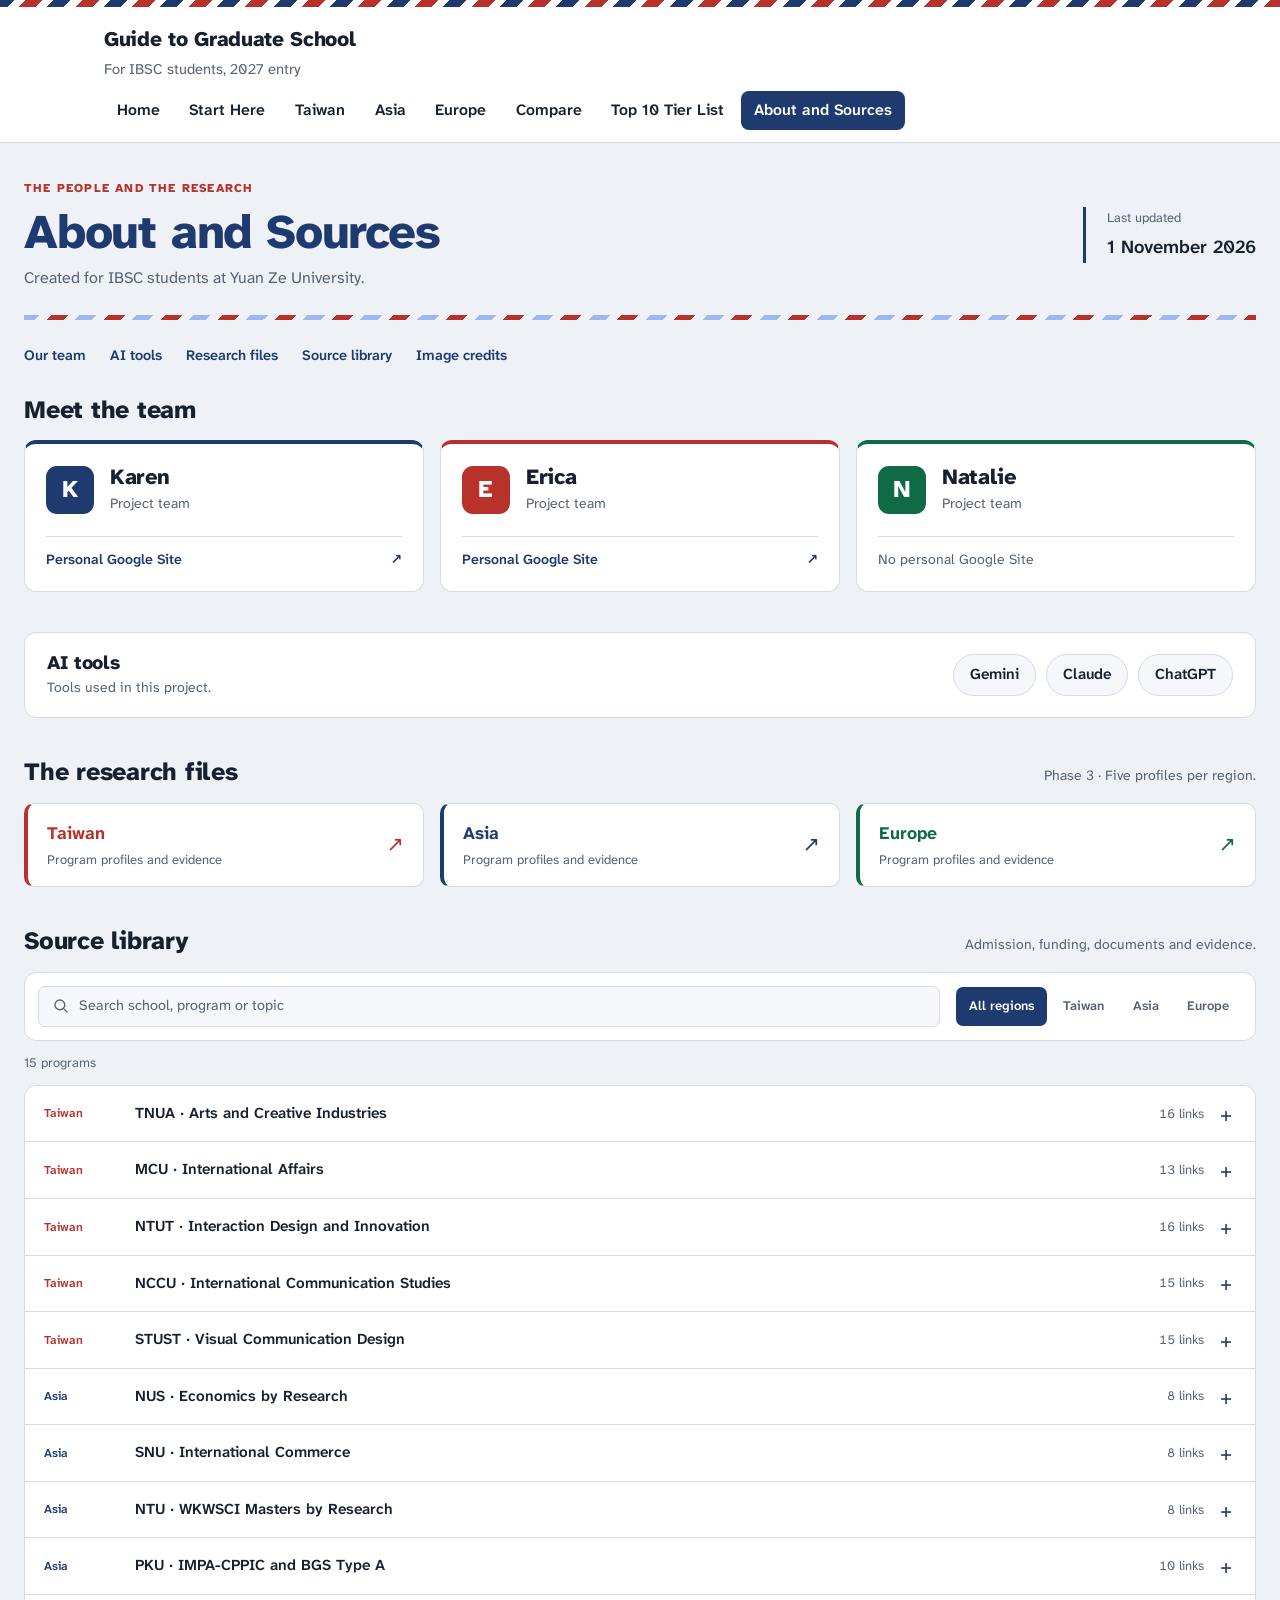
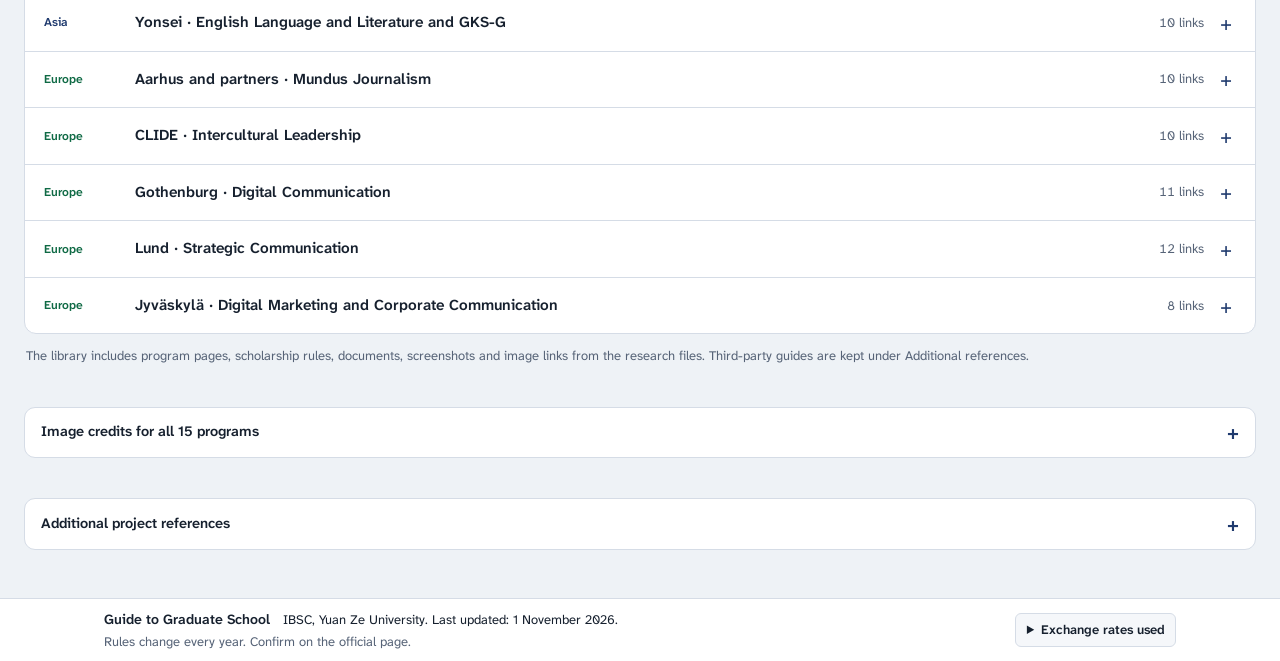
==== commit 645eb2cb: "Fix scholarship source links and evidence images" ====
--- a/about.html
+++ b/about.html
@@ -29,7 +29,7 @@
 <section class="p4-section" id="research" aria-labelledby="research-t"><div class="p4-section-top"><h2 id="research-t">The research files</h2><p>Phase 3 · Five profiles per region.</p></div><div class="about-research"><a class="about-research-link about-region-taiwan" href="https://docs.google.com/document/d/1St6Jt3gYd2pPSz7TwkVwu-hlVX3wctjY/edit" target="_blank" rel="noopener"><span><strong>Taiwan</strong><small>Program profiles and evidence</small></span><span aria-hidden="true">↗</span></a><a class="about-research-link about-region-asia" href="https://docs.google.com/document/d/18wbZId42TlIRk0OrQrO9sCHJWErO-pef_dGL6AdICsY/edit" target="_blank" rel="noopener"><span><strong>Asia</strong><small>Program profiles and evidence</small></span><span aria-hidden="true">↗</span></a><a class="about-research-link about-region-europe" href="https://docs.google.com/document/d/1QcWAfuH7U53IsIt3y28sknJvEVf1NZWTfHDT8gKmWq4/edit" target="_blank" rel="noopener"><span><strong>Europe</strong><small>Program profiles and evidence</small></span><span aria-hidden="true">↗</span></a></div></section>
 <section class="p4-section" id="sources" aria-labelledby="sources-t"><div class="p4-section-top"><h2 id="sources-t">Source library</h2><p>Admission, funding, documents and evidence.</p></div>
 <div class="about-source-toolbar"><label class="about-source-search"><svg viewBox="0 0 24 24" aria-hidden="true"><circle cx="10.5" cy="10.5" r="6.5"/><path d="m15.5 15.5 5 5"/></svg><span class="sr">Search sources by program, school or topic</span><input type="search" id="source-search" placeholder="Search school, program or topic" autocomplete="off"></label><div class="about-source-regions" role="group" aria-label="Filter sources by region"><button type="button" data-source-region="all" aria-pressed="true">All regions</button><button type="button" data-source-region="taiwan" aria-pressed="false">Taiwan</button><button type="button" data-source-region="asia" aria-pressed="false">Asia</button><button type="button" data-source-region="europe" aria-pressed="false">Europe</button></div></div>
-<p class="about-source-count" id="source-count" role="status" aria-live="polite">15 programs</p><div class="about-source-list"><details class="about-source-program" id="sources-tnua" data-source-program data-region="taiwan" data-search="TNUA · Arts and Creative Industries Taiwan Program page sac.tnua.edu.tw University website w3.tnua.edu.tw TaiwanICDF scholarship guide 2026 icdf.org.tw 2026 TNUA international admission handbook drive.google.com hoyahsu.imcci@gmail.com Email contact Yip526IMCCI@gmail.com Email contact 2026 SAC call and online submission note sac.tnua.edu.tw SAC curriculum sac.tnua.edu.tw TNUA statutes academic.tnua.edu.tw ICDF eligibility and guides icdf.org.tw SAC scholarships sac.tnua.edu.tw Bank of Taiwan USD spot quote on 30 October 2026 at 09 02 rate.bot.com.tw SAC living expenses sac.tnua.edu.tw Taiwan ICDF scholarship icdf.org.tw MOE Taiwan Scholarship rules edu.law.moe.gov.tw Study in Taiwan: TNUA scholarship old.studyintaiwan.org"><summary><span class="about-source-region-label about-region-taiwan">Taiwan</span><span class="about-source-title">TNUA · Arts and Creative Industries</span><span class="about-source-total">16 links</span></summary><div class="about-source-content"><section class="about-source-group"><h3>Program and funding sources</h3><ul><li><a href="https://sac.tnua.edu.tw/" target="_blank" rel="noopener">Program page <span aria-hidden="true">↗</span></a><small>sac.tnua.edu.tw</small></li><li><a href="https://w3.tnua.edu.tw/" target="_blank" rel="noopener">University website <span aria-hidden="true">↗</span></a><small>w3.tnua.edu.tw</small></li><li><a href="https://www.icdf.org.tw/wSite/DownloadFile?file=f1784095315535.pdf&amp;realname=2026+TaiwanICDF+Scholarship+Application+Guidebook.+v3.pdf&amp;type=attach" target="_blank" rel="noopener">TaiwanICDF scholarship guide 2026 <span aria-hidden="true">↗</span></a><small>icdf.org.tw</small></li><li><a href="https://drive.google.com/file/d/1FYSiKMBElYPpNvj_DQjsQgJGJyQrgx0m/view" target="_blank" rel="noopener">2026 TNUA international admission handbook <span aria-hidden="true">↗</span></a><small>drive.google.com</small></li><li><a href="https://sac.tnua.edu.tw/2026-call-for-international-students/" target="_blank" rel="noopener">2026 SAC call and online submission note <span aria-hidden="true">↗</span></a><small>sac.tnua.edu.tw</small></li><li><a href="https://sac.tnua.edu.tw/course/" target="_blank" rel="noopener">SAC curriculum <span aria-hidden="true">↗</span></a><small>sac.tnua.edu.tw</small></li><li><a href="https://academic.tnua.edu.tw/academic/en/doc/R01_1101.pdf" target="_blank" rel="noopener">TNUA statutes <span aria-hidden="true">↗</span></a><small>academic.tnua.edu.tw</small></li><li><a href="https://www.icdf.org.tw/wSite/ct?ctNode=31563&amp;mp=1&amp;xItem=69337" target="_blank" rel="noopener">ICDF eligibility and guides <span aria-hidden="true">↗</span></a><small>icdf.org.tw</small></li><li><a href="https://sac.tnua.edu.tw/scholarships/" target="_blank" rel="noopener">SAC scholarships <span aria-hidden="true">↗</span></a><small>sac.tnua.edu.tw</small></li><li><a href="https://rate.bot.com.tw/xrt/quote/2026-10-30/USD/spot" target="_blank" rel="noopener">Bank of Taiwan USD spot quote on 30 October 2026 at 09 02 <span aria-hidden="true">↗</span></a><small>rate.bot.com.tw</small></li></ul></section><section class="about-source-group"><h3>Additional references</h3><ul><li><a href="https://sac.tnua.edu.tw/living-expenses/" target="_blank" rel="noopener">SAC living expenses <span aria-hidden="true">↗</span></a><small>sac.tnua.edu.tw</small></li><li><a href="https://www.icdf.org.tw/wSite/ct?ctNode=31280&amp;mp=1&amp;xItem=12505" target="_blank" rel="noopener">Taiwan ICDF scholarship <span aria-hidden="true">↗</span></a><small>icdf.org.tw</small></li><li><a href="https://edu.law.moe.gov.tw/LawContent.aspx?id=FL030033&amp;media=print" target="_blank" rel="noopener">MOE Taiwan Scholarship rules <span aria-hidden="true">↗</span></a><small>edu.law.moe.gov.tw</small></li><li><a href="https://old.studyintaiwan.org/university/scholarship/202" target="_blank" rel="noopener">Study in Taiwan: TNUA scholarship <span aria-hidden="true">↗</span></a><small>old.studyintaiwan.org</small></li></ul></section><section class="about-source-group"><h3>Contacts</h3><ul><li><a href="mailto:hoyahsu.imcci@gmail.com">hoyahsu.imcci@gmail.com <span aria-hidden="true">↗</span></a><small>Email contact</small></li><li><a href="mailto:Yip526IMCCI@gmail.com">Yip526IMCCI@gmail.com <span aria-hidden="true">↗</span></a><small>Email contact</small></li></ul></section><p class="about-source-file"><a href="https://docs.google.com/document/d/1St6Jt3gYd2pPSz7TwkVwu-hlVX3wctjY/edit" target="_blank" rel="noopener">View the Taiwan research file ↗</a></p></div></details><details class="about-source-program" id="sources-mcu" data-source-program data-region="taiwan" data-search="MCU · International Affairs Taiwan GSIA graduate curriculum and thesis rules gsia.mcu.edu.tw University website web2.mcu.edu.tw MOE tuition top-up list 2026–27 ws.moe.edu.tw MCU international application and payment instructions iee.mcu.edu.tw oas@eta.mcu.edu.tw Email contact ihp@mail.mcu.edu.tw Email contact GSIA degree conferred gsia.mcu.edu.tw Campus image iee.mcu.edu.tw 2024 graduate curriculum reference gsia.mcu.edu.tw MCU Taiwan Scholarship regulations iee.mcu.edu.tw MOE Taiwan Scholarship rules edu.law.moe.gov.tw GSIA program page gsia.mcu.edu.tw MCU scholarship regulations iee.mcu.edu.tw"><summary><span class="about-source-region-label about-region-taiwan">Taiwan</span><span class="about-source-title">MCU · International Affairs</span><span class="about-source-total">13 links</span></summary><div class="about-source-content"><section class="about-source-group"><h3>Program and funding sources</h3><ul><li><a href="https://gsia.mcu.edu.tw/en/graduate/" target="_blank" rel="noopener">GSIA graduate curriculum and thesis rules <span aria-hidden="true">↗</span></a><small>gsia.mcu.edu.tw</small></li><li><a href="https://web2.mcu.edu.tw/" target="_blank" rel="noopener">University website <span aria-hidden="true">↗</span></a><small>web2.mcu.edu.tw</small></li><li><a href="https://ws.moe.edu.tw/001/Upload/53/relfile/9371/103913/d245ceb6-43e8-42b5-ae1d-ae5a7c5a78c1.pdf" target="_blank" rel="noopener">MOE tuition top-up list 2026–27 <span aria-hidden="true">↗</span></a><small>ws.moe.edu.tw</small></li><li><a href="https://iee.mcu.edu.tw/en/international-application-0/" target="_blank" rel="noopener">MCU international application and payment instructions <span aria-hidden="true">↗</span></a><small>iee.mcu.edu.tw</small></li><li><a href="https://gsia.mcu.edu.tw/graduate/" target="_blank" rel="noopener">GSIA degree conferred <span aria-hidden="true">↗</span></a><small>gsia.mcu.edu.tw</small></li><li><a href="https://gsia.mcu.edu.tw/wp-content/uploads/sites/103/2024/09/Master-program-2024-Course-structure-0902.pdf" target="_blank" rel="noopener">2024 graduate curriculum reference <span aria-hidden="true">↗</span></a><small>gsia.mcu.edu.tw</small></li><li><a href="https://iee.mcu.edu.tw/%E7%8D%8E%E5%8A%A9%E5%AD%B8%E9%87%91/" target="_blank" rel="noopener">MCU Taiwan Scholarship regulations <span aria-hidden="true">↗</span></a><small>iee.mcu.edu.tw</small></li><li><a href="https://edu.law.moe.gov.tw/LawContent.aspx?id=FL030033&amp;media=print" target="_blank" rel="noopener">MOE Taiwan Scholarship rules <span aria-hidden="true">↗</span></a><small>edu.law.moe.gov.tw</small></li></ul></section><section class="about-source-group"><h3>Photos and evidence</h3><ul><li><a href="https://iee.mcu.edu.tw/en/academic-information/" target="_blank" rel="noopener">Campus image <span aria-hidden="true">↗</span></a><small>iee.mcu.edu.tw</small></li></ul></section><section class="about-source-group"><h3>Additional references</h3><ul><li><a href="https://gsia.mcu.edu.tw/en/" target="_blank" rel="noopener">GSIA program page <span aria-hidden="true">↗</span></a><small>gsia.mcu.edu.tw</small></li><li><a href="https://iee.mcu.edu.tw/en/scholarship/" target="_blank" rel="noopener">MCU scholarship regulations <span aria-hidden="true">↗</span></a><small>iee.mcu.edu.tw</small></li></ul></section><section class="about-source-group"><h3>Contacts</h3><ul><li><a href="mailto:oas@eta.mcu.edu.tw">oas@eta.mcu.edu.tw <span aria-hidden="true">↗</span></a><small>Email contact</small></li><li><a href="mailto:ihp@mail.mcu.edu.tw">ihp@mail.mcu.edu.tw <span aria-hidden="true">↗</span></a><small>Email contact</small></li></ul></section><p class="about-source-file"><a href="https://docs.google.com/document/d/1St6Jt3gYd2pPSz7TwkVwu-hlVX3wctjY/edit" target="_blank" rel="noopener">View the Taiwan research file ↗</a></p></div></details><details class="about-source-program" id="sources-ntut" data-source-program data-region="taiwan" data-search="NTUT · Interaction Design and Innovation Taiwan Programme introduction ixd.ntut.edu.tw University website ntut.edu.tw MOFA scholarship benefits at NTUT oia.ntut.edu.tw Spring 2027 reference handbook with document rules and no application fee oia.ntut.edu.tw linwendy77923@ntut.edu.tw Email contact amica@ntut.edu.tw Email contact NTUT international student admissions and Fall 2027 timeline oia.ntut.edu.tw Official 2026 curriculum and thesis requirements aps.ntut.edu.tw Approved MDes degree title in Academic Affairs meeting minutes pages 128 to 129 oaa.ntut.edu.tw MOFA scholarship benefits at NTUT oia.ntut.edu.tw MOFA Taiwan Scholarship benefits and eligibility en.mofa.gov.tw NTUT Office of International Affairs oia.ntut.edu.tw NTUT Excellent International Postgraduate Scholarship oia.ntut.edu.tw NTUT 50% tuition scholarship oia.ntut.edu.tw MOE Taiwan Scholarship rules edu.law.moe.gov.tw MOFA Taiwan Scholarship mofa.gov.tw"><summary><span class="about-source-region-label about-region-taiwan">Taiwan</span><span class="about-source-title">NTUT · Interaction Design and Innovation</span><span class="about-source-total">16 links</span></summary><div class="about-source-content"><section class="about-source-group"><h3>Program and funding sources</h3><ul><li><a href="https://ixd.ntut.edu.tw/p/406-1089-135600,r1887.php?Lang=zh-tw" target="_blank" rel="noopener">Programme introduction <span aria-hidden="true">↗</span></a><small>ixd.ntut.edu.tw</small></li><li><a href="https://www.ntut.edu.tw/" target="_blank" rel="noopener">University website <span aria-hidden="true">↗</span></a><small>ntut.edu.tw</small></li><li><a href="https://oia.ntut.edu.tw/p/412-1032-13793.php?Lang=en#t5" target="_blank" rel="noopener">MOFA scholarship benefits at NTUT <span aria-hidden="true">↗</span></a><small>oia.ntut.edu.tw</small></li><li><a href="https://oia.ntut.edu.tw/var/file/32/1032/img/2027SpringAdmissionHandbook.pdf" target="_blank" rel="noopener">Spring 2027 reference handbook with document rules and no application fee <span aria-hidden="true">↗</span></a><small>oia.ntut.edu.tw</small></li><li><a href="https://oia.ntut.edu.tw/p/412-1032-13828.php?Lang=en" target="_blank" rel="noopener">NTUT international student admissions and Fall 2027 timeline <span aria-hidden="true">↗</span></a><small>oia.ntut.edu.tw</small></li><li><a href="https://aps.ntut.edu.tw/course/en/Cprog.jsp?division=AT0&amp;format=-4&amp;matric=8&amp;year=2026" target="_blank" rel="noopener">Official 2026 curriculum and thesis requirements <span aria-hidden="true">↗</span></a><small>aps.ntut.edu.tw</small></li><li><a href="https://oaa.ntut.edu.tw/var/file/8/1008/img/2875/108-2.pdf" target="_blank" rel="noopener">Approved MDes degree title in Academic Affairs meeting minutes pages 128 to 129 <span aria-hidden="true">↗</span></a><small>oaa.ntut.edu.tw</small></li><li><a href="https://oia.ntut.edu.tw/p/412-1032-13793.php?Lang=en" target="_blank" rel="noopener">MOFA scholarship benefits at NTUT <span aria-hidden="true">↗</span></a><small>oia.ntut.edu.tw</small></li><li><a href="https://en.mofa.gov.tw/cp.aspx?n=1325" target="_blank" rel="noopener">MOFA Taiwan Scholarship benefits and eligibility <span aria-hidden="true">↗</span></a><small>en.mofa.gov.tw</small></li></ul></section><section class="about-source-group"><h3>Additional references</h3><ul><li><a href="https://oia.ntut.edu.tw/" target="_blank" rel="noopener">NTUT Office of International Affairs <span aria-hidden="true">↗</span></a><small>oia.ntut.edu.tw</small></li><li><a href="https://oia.ntut.edu.tw/p/404-1032-150272.php?Lang=zh-tw" target="_blank" rel="noopener">NTUT Excellent International Postgraduate Scholarship <span aria-hidden="true">↗</span></a><small>oia.ntut.edu.tw</small></li><li><a href="https://oia.ntut.edu.tw/p/404-1032-150264.php?Lang=zh-tw" target="_blank" rel="noopener">NTUT 50% tuition scholarship <span aria-hidden="true">↗</span></a><small>oia.ntut.edu.tw</small></li><li><a href="https://edu.law.moe.gov.tw/LawContent.aspx?id=FL030033&amp;media=print" target="_blank" rel="noopener">MOE Taiwan Scholarship rules <span aria-hidden="true">↗</span></a><small>edu.law.moe.gov.tw</small></li><li><a href="https://www.mofa.gov.tw/cp.aspx?Create=1&amp;n=72" target="_blank" rel="noopener">MOFA Taiwan Scholarship <span aria-hidden="true">↗</span></a><small>mofa.gov.tw</small></li></ul></section><section class="about-source-group"><h3>Contacts</h3><ul><li><a href="mailto:linwendy77923@ntut.edu.tw">linwendy77923@ntut.edu.tw <span aria-hidden="true">↗</span></a><small>Email contact</small></li><li><a href="mailto:amica@ntut.edu.tw">amica@ntut.edu.tw <span aria-hidden="true">↗</span></a><small>Email contact</small></li></ul></section><p class="about-source-file"><a href="https://docs.google.com/document/d/1St6Jt3gYd2pPSz7TwkVwu-hlVX3wctjY/edit" target="_blank" rel="noopener">View the Taiwan research file ↗</a></p></div></details><details class="about-source-program" id="sources-imics" data-source-program data-region="taiwan" data-search="NCCU · International Communication Studies Taiwan Program page imics.nccu.edu.tw University website nccu.edu.tw Pilot nomination and renewal regulations oic.nccu.edu.tw 2027 NCCU international admission brochure drive.google.com imics@nccu.edu.tw Email contact nccugrad@nccu.edu.tw Email contact IMICS international admission imics.nccu.edu.tw IMICS thesis process imics.nccu.edu.tw 2027 NCCU admission dates nccuadmission.nccu.edu.tw 2026 Pilot award notice nccuadmission.nccu.edu.tw Official university partner confirmation of NCCU MA ftp.sc.edu NCCU scholarships for foreign degree students oic.nccu.edu.tw NCCU Academic Excellence Scholarship regulations (PDF) oic.nccu.edu.tw NCCU New Inbound International Students Scholarship Pilot Plan oic.nccu.edu.tw NCCU Office of International Cooperation notice oic.nccu.edu.tw"><summary><span class="about-source-region-label about-region-taiwan">Taiwan</span><span class="about-source-title">NCCU · International Communication Studies</span><span class="about-source-total">15 links</span></summary><div class="about-source-content"><section class="about-source-group"><h3>Program and funding sources</h3><ul><li><a href="https://www.imics.nccu.edu.tw/" target="_blank" rel="noopener">Program page <span aria-hidden="true">↗</span></a><small>imics.nccu.edu.tw</small></li><li><a href="https://www.nccu.edu.tw/" target="_blank" rel="noopener">University website <span aria-hidden="true">↗</span></a><small>nccu.edu.tw</small></li><li><a href="https://oic.nccu.edu.tw/Upload/FileManager/e23c4e1a-f392-43e8-a6bd-c49e35f9b459.pdf" target="_blank" rel="noopener">Pilot nomination and renewal regulations <span aria-hidden="true">↗</span></a><small>oic.nccu.edu.tw</small></li><li><a href="https://drive.google.com/file/d/1RC6EOaByXy7hqe6_2ddinrZZk64UGu3k/view" target="_blank" rel="noopener">2027 NCCU international admission brochure <span aria-hidden="true">↗</span></a><small>drive.google.com</small></li><li><a href="https://www.imics.nccu.edu.tw/international-admission" target="_blank" rel="noopener">IMICS international admission <span aria-hidden="true">↗</span></a><small>imics.nccu.edu.tw</small></li><li><a href="https://www.imics.nccu.edu.tw/thesis" target="_blank" rel="noopener">IMICS thesis process <span aria-hidden="true">↗</span></a><small>imics.nccu.edu.tw</small></li><li><a href="https://nccuadmission.nccu.edu.tw/Post/16111" target="_blank" rel="noopener">2027 NCCU admission dates <span aria-hidden="true">↗</span></a><small>nccuadmission.nccu.edu.tw</small></li><li><a href="https://nccuadmission.nccu.edu.tw/Post/15954" target="_blank" rel="noopener">2026 Pilot award notice <span aria-hidden="true">↗</span></a><small>nccuadmission.nccu.edu.tw</small></li><li><a href="https://ftp.sc.edu/study/colleges_schools/cic/academic_programs/graduate_education_partnerships/nccu.php" target="_blank" rel="noopener">Official university partner confirmation of NCCU MA <span aria-hidden="true">↗</span></a><small>ftp.sc.edu</small></li></ul></section><section class="about-source-group"><h3>Additional references</h3><ul><li><a href="https://oic.nccu.edu.tw/Post/756" target="_blank" rel="noopener">NCCU scholarships for foreign degree students <span aria-hidden="true">↗</span></a><small>oic.nccu.edu.tw</small></li><li><a href="https://oic.nccu.edu.tw/Upload/FileManager/230b16f9-bb6c-4912-bda6-e198168108e3.pdf" target="_blank" rel="noopener">NCCU Academic Excellence Scholarship regulations (PDF) <span aria-hidden="true">↗</span></a><small>oic.nccu.edu.tw</small></li><li><a href="https://oic.nccu.edu.tw/Post/15947" target="_blank" rel="noopener">NCCU New Inbound International Students Scholarship Pilot Plan <span aria-hidden="true">↗</span></a><small>oic.nccu.edu.tw</small></li><li><a href="https://oic.nccu.edu.tw/Post/16113" target="_blank" rel="noopener">NCCU Office of International Cooperation notice <span aria-hidden="true">↗</span></a><small>oic.nccu.edu.tw</small></li></ul></section><section class="about-source-group"><h3>Contacts</h3><ul><li><a href="mailto:imics@nccu.edu.tw">imics@nccu.edu.tw <span aria-hidden="true">↗</span></a><small>Email contact</small></li><li><a href="mailto:nccugrad@nccu.edu.tw">nccugrad@nccu.edu.tw <span aria-hidden="true">↗</span></a><small>Email contact</small></li></ul></section><p class="about-source-file"><a href="https://docs.google.com/document/d/1St6Jt3gYd2pPSz7TwkVwu-hlVX3wctjY/edit" target="_blank" rel="noopener">View the Taiwan research file ↗</a></p></div></details><details class="about-source-program" id="sources-stust" data-source-program data-region="taiwan" data-search="STUST · Visual Communication Design Taiwan English-taught programme and thesis and paper requirements vc.stust.edu.tw University website stust.edu.tw STUST scholarship regulations 2027–28 oia.stust.edu.tw STUST international admission guide 2026–27 portal.stust.edu.tw zay@stust.edu.tw Email contact oia@stust.edu.tw Email contact International student admission guide 2026 to 2027 pages 5 to 8 portal.stust.edu.tw STUST online application and timetable webap.stust.edu.tw Official graduate page confirming Master of Design vc.stust.edu.tw Official English-taught curriculum spreadsheet vc.stust.edu.tw STUST scholarship rules effective Fall 2027 my.stust.edu.tw Department of Visual Communication Design vc.stust.edu.tw STUST scholarship regulations for international students (PDF) oia.stust.edu.tw MOE Taiwan Scholarship rules edu.law.moe.gov.tw MOFA Taiwan Scholarship mofa.gov.tw"><summary><span class="about-source-region-label about-region-taiwan">Taiwan</span><span class="about-source-title">STUST · Visual Communication Design</span><span class="about-source-total">15 links</span></summary><div class="about-source-content"><section class="about-source-group"><h3>Program and funding sources</h3><ul><li><a href="https://vc.stust.edu.tw/tc/node/course_master-en" target="_blank" rel="noopener">English-taught programme and thesis and paper requirements <span aria-hidden="true">↗</span></a><small>vc.stust.edu.tw</small></li><li><a href="https://www.stust.edu.tw/" target="_blank" rel="noopener">University website <span aria-hidden="true">↗</span></a><small>stust.edu.tw</small></li><li><a href="https://oia.stust.edu.tw/Sysid/oia/The%20STUST%20Scholarship%20Establishment%20Regulations%20for%20Overseas%20Students(Applicable%20to%202027%20to%202028%20Academic%20Year)%20%E5%8D%97%E8%87%BA%E7%A7%91%E6%8A%80%E5%A4%A7%E5%AD%B8%E5%A4%96%E5%9C%8B%E5%AD%B8%E7%94%9F%E7%8D%8E%E5%AD%B8%E9%87%91%E8%BE%A6%E6%B3%95(116%E5%AD%B8%E5%B9%B4%E5%BA%A6%E5%85%A5%E5%AD%B8%E8%80%85%E9%96%8B%E5%A7%8B%E9%81%A9%E7%94%A8).pdf" target="_blank" rel="noopener">STUST scholarship regulations 2027–28 <span aria-hidden="true">↗</span></a><small>oia.stust.edu.tw</small></li><li><a href="https://portal.stust.edu.tw/IntStudWeb/images/2026_2027%20Academic%20Year%20Application%20Guide%20for%20International%20Students_115%20%E5%AD%B8%E5%B9%B4%E5%BA%A6%E5%8D%97%E8%87%BA%E7%A7%91%E6%8A%80%E5%A4%A7%E5%AD%B8%E5%A4%96%E5%9C%8B%E5%AD%B8%E7%94%9F%E7%94%B3%E8%AB%8B%E5%85%A5%E5%AD%B8%E7%B0%A1%E7%AB%A0114.11.13.pdf" target="_blank" rel="noopener">STUST international admission guide 2026–27 <span aria-hidden="true">↗</span></a><small>portal.stust.edu.tw</small></li><li><a href="https://portal.stust.edu.tw/intstudweb/images/2026_2027%20Academic%20Year%20Application%20Guide%20for%20International%20Students_115%20%E5%AD%B8%E5%B9%B4%E5%BA%A6%E5%8D%97%E8%87%BA%E7%A7%91%E6%8A%80%E5%A4%A7%E5%AD%B8%E5%A4%96%E5%9C%8B%E5%AD%B8%E7%94%9F%E7%94%B3%E8%AB%8B%E5%85%A5%E5%AD%B8%E7%B0%A1%E7%AB%A0114.11.13.pdf" target="_blank" rel="noopener">International student admission guide 2026 to 2027 pages 5 to 8 <span aria-hidden="true">↗</span></a><small>portal.stust.edu.tw</small></li><li><a href="https://webap.stust.edu.tw/IntStudWeb/Login_OIA.aspx" target="_blank" rel="noopener">STUST online application and timetable <span aria-hidden="true">↗</span></a><small>webap.stust.edu.tw</small></li><li><a href="https://vc.stust.edu.tw/en/node/Programs_2" target="_blank" rel="noopener">Official graduate page confirming Master of Design <span aria-hidden="true">↗</span></a><small>vc.stust.edu.tw</small></li><li><a href="https://vc.stust.edu.tw/Sysid/vc/files/114%E8%A6%96%E5%82%B3%E5%85%A8%E8%8B%B1%E7%A2%A9%E5%A3%AB%E5%B0%88%E7%8F%AD%28%E6%96%B0%E8%AA%B2%E8%A1%A8%291140218.xlsx" target="_blank" rel="noopener">Official English-taught curriculum spreadsheet <span aria-hidden="true">↗</span></a><small>vc.stust.edu.tw</small></li><li><a href="https://my.stust.edu.tw/sys/read_attach.php?id=3330793" target="_blank" rel="noopener">STUST scholarship rules effective Fall 2027 <span aria-hidden="true">↗</span></a><small>my.stust.edu.tw</small></li></ul></section><section class="about-source-group"><h3>Additional references</h3><ul><li><a href="https://vc.stust.edu.tw/en/" target="_blank" rel="noopener">Department of Visual Communication Design <span aria-hidden="true">↗</span></a><small>vc.stust.edu.tw</small></li><li><a href="https://oia.stust.edu.tw/Sysid/oia/%E8%A1%A8%E5%96%AE%E4%B8%8B%E8%BC%89%E5%B0%88%E5%8D%80/%E5%85%B6%E5%AE%83/%E5%8D%97%E8%87%BA%E7%A7%91%E6%8A%80%E5%A4%A7%E5%AD%B8%E5%A4%96%E5%9C%8B%E5%AD%B8%E7%94%9F%E7%8D%8E%E5%AD%B8%E9%87%91%E8%A8%AD%E7%BD%AE%E8%BE%A6%E6%B3%95TheSTUSTScholarshipEstablishmentRegulationsforInternationalStudents.pdf" target="_blank" rel="noopener">STUST scholarship regulations for international students (PDF) <span aria-hidden="true">↗</span></a><small>oia.stust.edu.tw</small></li><li><a href="https://edu.law.moe.gov.tw/LawContent.aspx?id=FL030033&amp;media=print" target="_blank" rel="noopener">MOE Taiwan Scholarship rules <span aria-hidden="true">↗</span></a><small>edu.law.moe.gov.tw</small></li><li><a href="https://www.mofa.gov.tw/cp.aspx?Create=1&amp;n=72" target="_blank" rel="noopener">MOFA Taiwan Scholarship <span aria-hidden="true">↗</span></a><small>mofa.gov.tw</small></li></ul></section><section class="about-source-group"><h3>Contacts</h3><ul><li><a href="mailto:zay@stust.edu.tw">zay@stust.edu.tw <span aria-hidden="true">↗</span></a><small>Email contact</small></li><li><a href="mailto:oia@stust.edu.tw">oia@stust.edu.tw <span aria-hidden="true">↗</span></a><small>Email contact</small></li></ul></section><p class="about-source-file"><a href="https://docs.google.com/document/d/1St6Jt3gYd2pPSz7TwkVwu-hlVX3wctjY/edit" target="_blank" rel="noopener">View the Taiwan research file ↗</a></p></div></details><details class="about-source-program" id="sources-nus" data-source-program data-region="asia" data-search="NUS · Economics by Research Asia NUS Department of Economics - MSocSci Research fass.nus.edu.sg National University of Singapore nus.edu.sg Campus image drive.google.com Funding evidence drive.google.com Requirements evidence drive.google.com NUS Department of Economics Official Website fass.nus.edu.sg NUS FASS Graduate Studies by Research fass.nus.edu.sg NUS Graduate Research Scholarships &amp; Fees nus.edu.sg"><summary><span class="about-source-region-label about-region-asia">Asia</span><span class="about-source-title">NUS · Economics by Research</span><span class="about-source-total">8 links</span></summary><div class="about-source-content"><section class="about-source-group"><h3>Program and funding sources</h3><ul><li><a href="https://fass.nus.edu.sg/ecs/master-of-social-sciences-research/" target="_blank" rel="noopener">NUS Department of Economics - MSocSci Research <span aria-hidden="true">↗</span></a><small>fass.nus.edu.sg</small></li><li><a href="https://www.nus.edu.sg/" target="_blank" rel="noopener">National University of Singapore <span aria-hidden="true">↗</span></a><small>nus.edu.sg</small></li><li><a href="https://fass.nus.edu.sg/ecs/" target="_blank" rel="noopener">NUS Department of Economics Official Website <span aria-hidden="true">↗</span></a><small>fass.nus.edu.sg</small></li><li><a href="https://fass.nus.edu.sg/graduate/research/application-information/" target="_blank" rel="noopener">NUS FASS Graduate Studies by Research <span aria-hidden="true">↗</span></a><small>fass.nus.edu.sg</small></li><li><a href="https://www.nus.edu.sg/registrar/administrative-policies-procedures/graduate/graduate-fees" target="_blank" rel="noopener">NUS Graduate Research Scholarships &amp; Fees <span aria-hidden="true">↗</span></a><small>nus.edu.sg</small></li></ul></section><section class="about-source-group"><h3>Photos and evidence</h3><ul><li><a href="https://drive.google.com/file/d/13FottnzxMVKwvXX3y60CO0UPYyBBb9xp/view?usp=drive_link" target="_blank" rel="noopener">Campus image <span aria-hidden="true">↗</span></a><small>drive.google.com</small></li><li><a href="https://drive.google.com/file/d/1JCNAc3aQYXO2oDG0cbZLVR7MG73mvb6V/view?usp=drive_link" target="_blank" rel="noopener">Funding evidence <span aria-hidden="true">↗</span></a><small>drive.google.com</small></li><li><a href="https://drive.google.com/file/d/1FXLIUjRI9HNN0aa3yLtsbGcqhEDXXdhj/view?usp=drive_link" target="_blank" rel="noopener">Requirements evidence <span aria-hidden="true">↗</span></a><small>drive.google.com</small></li></ul></section><p class="about-source-file"><a href="https://docs.google.com/document/d/18wbZId42TlIRk0OrQrO9sCHJWErO-pef_dGL6AdICsY/edit" target="_blank" rel="noopener">View the Asia research file ↗</a></p></div></details><details class="about-source-program" id="sources-snu" data-source-program data-region="asia" data-search="SNU · International Commerce Asia SNU GSIS International Commerce Major gsis.snu.ac.kr Seoul National University Official Website en.snu.ac.kr Campus image drive.google.com Funding evidence drive.google.com Requirements evidence drive.google.com SNU GSFS Scholarship Page oga.snu.ac.kr SNU Graduate Application Guidelines en.snu.ac.kr SNU Official Admissions Portal en.snu.ac.kr"><summary><span class="about-source-region-label about-region-asia">Asia</span><span class="about-source-title">SNU · International Commerce</span><span class="about-source-total">8 links</span></summary><div class="about-source-content"><section class="about-source-group"><h3>Program and funding sources</h3><ul><li><a href="https://gsis.snu.ac.kr/2026-fall-international-commerce/" target="_blank" rel="noopener">SNU GSIS International Commerce Major <span aria-hidden="true">↗</span></a><small>gsis.snu.ac.kr</small></li><li><a href="https://en.snu.ac.kr/" target="_blank" rel="noopener">Seoul National University Official Website <span aria-hidden="true">↗</span></a><small>en.snu.ac.kr</small></li><li><a href="https://oga.snu.ac.kr/scholarship/graduate-scholarship-for-excellent-foreign-students-gsfs/" target="_blank" rel="noopener">SNU GSFS Scholarship Page <span aria-hidden="true">↗</span></a><small>oga.snu.ac.kr</small></li><li><a href="https://en.snu.ac.kr/admission/graduate/application" target="_blank" rel="noopener">SNU Graduate Application Guidelines <span aria-hidden="true">↗</span></a><small>en.snu.ac.kr</small></li><li><a href="https://en.snu.ac.kr/admission" target="_blank" rel="noopener">SNU Official Admissions Portal <span aria-hidden="true">↗</span></a><small>en.snu.ac.kr</small></li></ul></section><section class="about-source-group"><h3>Photos and evidence</h3><ul><li><a href="https://drive.google.com/file/d/1SulB3_iNtbJuEF-mPpg6wpnbUiWdZw9m/view?usp=drive_link" target="_blank" rel="noopener">Campus image <span aria-hidden="true">↗</span></a><small>drive.google.com</small></li><li><a href="https://drive.google.com/file/d/1rtU11RrKNs9N8xl6x0EAZhuwtK8qKgrd/view?usp=drive_link" target="_blank" rel="noopener">Funding evidence <span aria-hidden="true">↗</span></a><small>drive.google.com</small></li><li><a href="https://drive.google.com/drive/folders/1K-6VhghZBvc9Ain--8i-iGvsyQ6_Mq8W?usp=drive_link" target="_blank" rel="noopener">Requirements evidence <span aria-hidden="true">↗</span></a><small>drive.google.com</small></li></ul></section><p class="about-source-file"><a href="https://docs.google.com/document/d/18wbZId42TlIRk0OrQrO9sCHJWErO-pef_dGL6AdICsY/edit" target="_blank" rel="noopener">View the Asia research file ↗</a></p></div></details><details class="about-source-program" id="sources-ntu" data-source-program data-region="asia" data-search="NTU · WKWSCI Masters by Research Asia NTU WKWSCI Master&#x27;s by Research Program ntu.edu.sg Nanyang Technological University Official Website ntu.edu.sg Campus image drive.google.com Funding evidence drive.google.com Requirements evidence drive.google.com NTU Research Scholarship Details ntu.edu.sg NTU Academic Calendars Official Page ntu.edu.sg NTU academic calendars ntu.edu.sg"><summary><span class="about-source-region-label about-region-asia">Asia</span><span class="about-source-title">NTU · WKWSCI Masters by Research</span><span class="about-source-total">8 links</span></summary><div class="about-source-content"><section class="about-source-group"><h3>Program and funding sources</h3><ul><li><a href="https://www.ntu.edu.sg/wkwsci" target="_blank" rel="noopener">NTU WKWSCI Master&#x27;s by Research Program <span aria-hidden="true">↗</span></a><small>ntu.edu.sg</small></li><li><a href="https://www.ntu.edu.sg/" target="_blank" rel="noopener">Nanyang Technological University Official Website <span aria-hidden="true">↗</span></a><small>ntu.edu.sg</small></li><li><a href="https://www.ntu.edu.sg/admissions/graduate/financialmatters/scholarships/rss" target="_blank" rel="noopener">NTU Research Scholarship Details <span aria-hidden="true">↗</span></a><small>ntu.edu.sg</small></li><li><a href="https://www.ntu.edu.sg/admissions/matriculation/academic-calendars#Content_C131_Col00" target="_blank" rel="noopener">NTU Academic Calendars Official Page <span aria-hidden="true">↗</span></a><small>ntu.edu.sg</small></li></ul></section><section class="about-source-group"><h3>Photos and evidence</h3><ul><li><a href="https://drive.google.com/file/d/15W29OB_W8old5DHnWE94cpAM-AULzebZ/view?usp=drive_link" target="_blank" rel="noopener">Campus image <span aria-hidden="true">↗</span></a><small>drive.google.com</small></li><li><a href="https://drive.google.com/drive/folders/1EyiNDmPOwJhBehvUH5dnKzqTzRDK4Hr-?usp=drive_link" target="_blank" rel="noopener">Funding evidence <span aria-hidden="true">↗</span></a><small>drive.google.com</small></li><li><a href="https://drive.google.com/file/d/17h2O82K1HG0InvQyXpgz_Y9EqJRWPpWW/view?usp=drive_link" target="_blank" rel="noopener">Requirements evidence <span aria-hidden="true">↗</span></a><small>drive.google.com</small></li></ul></section><section class="about-source-group"><h3>Additional references</h3><ul><li><a href="https://www.ntu.edu.sg/admissions/matriculation/academic-calendars" target="_blank" rel="noopener">NTU academic calendars <span aria-hidden="true">↗</span></a><small>ntu.edu.sg</small></li></ul></section><p class="about-source-file"><a href="https://docs.google.com/document/d/18wbZId42TlIRk0OrQrO9sCHJWErO-pef_dGL6AdICsY/edit" target="_blank" rel="noopener">View the Asia research file ↗</a></p></div></details><details class="about-source-program" id="sources-pku" data-source-program data-region="asia" data-search="PKU · IMPA-CPPIC and BGS Type A Asia PKU IMPA-CPPIC program isd.pku.edu.cn Peking University Official Website english.pku.edu.cn Campus image drive.google.com Funding evidence drive.google.com Requirements evidence drive.google.com School of Government Document (PKU) sg.pku.edu.cn Peking University Graduate Program Taught in English Guide england.lxgz.org.cn Scholarship and Admissions Information (ISD PKU) isd.pku.edu.cn PKU School Calendar (2026-2027 Academic Year) futureleaders.gsm.pku.edu.cn Beijing Government Scholarship Reference iscen.ustb.edu.cn"><summary><span class="about-source-region-label about-region-asia">Asia</span><span class="about-source-title">PKU · IMPA-CPPIC and BGS Type A</span><span class="about-source-total">10 links</span></summary><div class="about-source-content"><section class="about-source-group"><h3>Program and funding sources</h3><ul><li><a href="https://isd.pku.edu.cn/en/detail.php?id=761" target="_blank" rel="noopener">PKU IMPA-CPPIC program <span aria-hidden="true">↗</span></a><small>isd.pku.edu.cn</small></li><li><a href="https://english.pku.edu.cn/" target="_blank" rel="noopener">Peking University Official Website <span aria-hidden="true">↗</span></a><small>english.pku.edu.cn</small></li><li><a href="https://www.sg.pku.edu.cn/docs/20190314094903458415.pdf" target="_blank" rel="noopener">School of Government Document (PKU) <span aria-hidden="true">↗</span></a><small>sg.pku.edu.cn</small></li><li><a href="https://england.lxgz.org.cn/Portals/132/images/0-3%20Peking%20University%20Graduate%20Program%20Taught%20in%20English.pdf" target="_blank" rel="noopener">Peking University Graduate Program Taught in English Guide <span aria-hidden="true">↗</span></a><small>england.lxgz.org.cn</small></li><li><a href="https://isd.pku.edu.cn/en/detail.php?id=839" target="_blank" rel="noopener">Scholarship and Admissions Information (ISD PKU) <span aria-hidden="true">↗</span></a><small>isd.pku.edu.cn</small></li><li><a href="https://futureleaders.gsm.pku.edu.cn/PKU2026-2027SchoolCalendar.pdf" target="_blank" rel="noopener">PKU School Calendar (2026-2027 Academic Year) <span aria-hidden="true">↗</span></a><small>futureleaders.gsm.pku.edu.cn</small></li><li><a href="https://iscen.ustb.edu.cn/Scholarships/a0fb629a65364d9c8e59c87a5df59ce1.htm" target="_blank" rel="noopener">Beijing Government Scholarship Reference <span aria-hidden="true">↗</span></a><small>iscen.ustb.edu.cn</small></li></ul></section><section class="about-source-group"><h3>Photos and evidence</h3><ul><li><a href="https://drive.google.com/file/d/1vGHxpOU9fbQnI2hOhvamikshBcNz6tds/view?usp=drive_link" target="_blank" rel="noopener">Campus image <span aria-hidden="true">↗</span></a><small>drive.google.com</small></li><li><a href="https://drive.google.com/file/d/11abz1k80V2xTo6K_NhvFlIMAzs8JqMd1/view?usp=drive_link" target="_blank" rel="noopener">Funding evidence <span aria-hidden="true">↗</span></a><small>drive.google.com</small></li><li><a href="https://drive.google.com/drive/folders/10gVTTEZqN9OCyNxrO4I-StsiVXOBZ03V?usp=drive_link" target="_blank" rel="noopener">Requirements evidence <span aria-hidden="true">↗</span></a><small>drive.google.com</small></li></ul></section><p class="about-source-file"><a href="https://docs.google.com/document/d/18wbZId42TlIRk0OrQrO9sCHJWErO-pef_dGL6AdICsY/edit" target="_blank" rel="noopener">View the Asia research file ↗</a></p></div></details><details class="about-source-program" id="sources-yonsei" data-source-program data-region="asia" data-search="Yonsei · English Language and Literature and GKS-G Asia Yonsei Department of English Language and Literature devcms.yonsei.ac.kr Yonsei University Official Website yonsei.ac.kr Campus image drive.google.com Funding evidence drive.google.com Requirements evidence drive.google.com Yonsei University Academic Calendar gsis.yonsei.ac.kr 2026 GKS NIIED Official Guidelines graduate.yonsei.ac.kr Yonsei University GKS Schedule &amp; Information graduate.yonsei.ac.kr GKS Scholarship Required Documents Guide gksscholarship.com Yonsei Department of English Language and Literature Program Page devcms.yonsei.ac.kr"><summary><span class="about-source-region-label about-region-asia">Asia</span><span class="about-source-title">Yonsei · English Language and Literature and GKS-G</span><span class="about-source-total">10 links</span></summary><div class="about-source-content"><section class="about-source-group"><h3>Program and funding sources</h3><ul><li><a href="https://devcms.yonsei.ac.kr/ysenglish_e/index.do" target="_blank" rel="noopener">Yonsei Department of English Language and Literature <span aria-hidden="true">↗</span></a><small>devcms.yonsei.ac.kr</small></li><li><a href="https://www.yonsei.ac.kr/" target="_blank" rel="noopener">Yonsei University Official Website <span aria-hidden="true">↗</span></a><small>yonsei.ac.kr</small></li><li><a href="https://gsis.yonsei.ac.kr/gsis/academics/calender.do" target="_blank" rel="noopener">Yonsei University Academic Calendar <span aria-hidden="true">↗</span></a><small>gsis.yonsei.ac.kr</small></li><li><a href="https://graduate.yonsei.ac.kr/_res/graduate_en/etc/2026_GKS_NIIED_Guide_E.pdf" target="_blank" rel="noopener">2026 GKS NIIED Official Guidelines <span aria-hidden="true">↗</span></a><small>graduate.yonsei.ac.kr</small></li><li><a href="https://graduate.yonsei.ac.kr/graduate_en/admission/kgsp_schedule.do" target="_blank" rel="noopener">Yonsei University GKS Schedule &amp; Information <span aria-hidden="true">↗</span></a><small>graduate.yonsei.ac.kr</small></li><li><a href="https://devcms.yonsei.ac.kr/ysenglish_e/e_linguistics.do" target="_blank" rel="noopener">Yonsei Department of English Language and Literature Program Page <span aria-hidden="true">↗</span></a><small>devcms.yonsei.ac.kr</small></li></ul></section><section class="about-source-group"><h3>Photos and evidence</h3><ul><li><a href="https://drive.google.com/file/d/1wa8UGd06K1IrA6wiZ00bZYB03-9915Wk/view?usp=drive_link" target="_blank" rel="noopener">Campus image <span aria-hidden="true">↗</span></a><small>drive.google.com</small></li><li><a href="https://drive.google.com/file/d/1jXHIc8r1ia9FrS6tphdu9o-wQgNL5lGs/view?usp=drive_link" target="_blank" rel="noopener">Funding evidence <span aria-hidden="true">↗</span></a><small>drive.google.com</small></li><li><a href="https://drive.google.com/drive/folders/1ofFbHdjoel_VNvRA24zGdLBYNYWRjt4-?usp=drive_link" target="_blank" rel="noopener">Requirements evidence <span aria-hidden="true">↗</span></a><small>drive.google.com</small></li></ul></section><section class="about-source-group"><h3>Additional references</h3><ul><li><a href="https://gksscholarship.com/gks-scholarship-2027-documents-required/" target="_blank" rel="noopener">GKS Scholarship Required Documents Guide <span aria-hidden="true">↗</span></a><small>gksscholarship.com</small></li></ul></section><p class="about-source-file"><a href="https://docs.google.com/document/d/18wbZId42TlIRk0OrQrO9sCHJWErO-pef_dGL6AdICsY/edit" target="_blank" rel="noopener">View the Asia research file ↗</a></p></div></details><details class="about-source-program" id="sources-mundus" data-source-program data-region="europe" data-search="Aarhus and partners · Mundus Journalism Europe Campus image drive.google.com international.au.dk reference international.au.dk eddiprod.au.dk reference eddiprod.au.dk Erasmus Mundus Scholarship – Mundus Journalism mundusjournalism.com Funding evidence drive.google.com Requirements evidence drive.google.com Mundus Journalism – Official Website mundusjournalism.com Mundus Journalism – Admission Requirements mundusjournalism.com Mundus Journalism – Application Process mundusjournalism.com Aarhus University – Tuition and Application Fees masters.au.dk"><summary><span class="about-source-region-label about-region-europe">Europe</span><span class="about-source-title">Aarhus and partners · Mundus Journalism</span><span class="about-source-total">10 links</span></summary><div class="about-source-content"><section class="about-source-group"><h3>Program and funding sources</h3><ul><li><a href="https://international.au.dk/" target="_blank" rel="noopener">international.au.dk reference <span aria-hidden="true">↗</span></a><small>international.au.dk</small></li><li><a href="https://eddiprod.au.dk/EDDI/webservices/DokOrdningService.cfc?method=visGodkendtOrdning&amp;dokOrdningId=20237&amp;sprog=en" target="_blank" rel="noopener">eddiprod.au.dk reference <span aria-hidden="true">↗</span></a><small>eddiprod.au.dk</small></li><li><a href="https://mundusjournalism.com/admissions/tuition-stipends-and-scholarships" target="_blank" rel="noopener">Erasmus Mundus Scholarship – Mundus Journalism <span aria-hidden="true">↗</span></a><small>mundusjournalism.com</small></li><li><a href="https://mundusjournalism.com/" target="_blank" rel="noopener">Mundus Journalism – Official Website <span aria-hidden="true">↗</span></a><small>mundusjournalism.com</small></li><li><a href="https://mundusjournalism.com/admissions/admission-requirements" target="_blank" rel="noopener">Mundus Journalism – Admission Requirements <span aria-hidden="true">↗</span></a><small>mundusjournalism.com</small></li><li><a href="https://mundusjournalism.com/admissions/application-process" target="_blank" rel="noopener">Mundus Journalism – Application Process <span aria-hidden="true">↗</span></a><small>mundusjournalism.com</small></li><li><a href="https://masters.au.dk/tuitionfees" target="_blank" rel="noopener">Aarhus University – Tuition and Application Fees <span aria-hidden="true">↗</span></a><small>masters.au.dk</small></li></ul></section><section class="about-source-group"><h3>Photos and evidence</h3><ul><li><a href="https://drive.google.com/file/d/1u7nGHnzFTxMbdvyZjq6qguuMs7imPeP4/view?usp=drive_link" target="_blank" rel="noopener">Campus image <span aria-hidden="true">↗</span></a><small>drive.google.com</small></li><li><a href="https://drive.google.com/file/d/12Sej2HODxZdvLQLCHTjmYVPvWulDSQny/view?usp=drive_link" target="_blank" rel="noopener">Funding evidence <span aria-hidden="true">↗</span></a><small>drive.google.com</small></li><li><a href="https://drive.google.com/file/d/16GpgNm7V_1xrhoDSy_29mxjNZ9JjaCn4/view?usp=drive_link" target="_blank" rel="noopener">Requirements evidence <span aria-hidden="true">↗</span></a><small>drive.google.com</small></li></ul></section><p class="about-source-file"><a href="https://docs.google.com/document/d/1QcWAfuH7U53IsIt3y28sknJvEVf1NZWTfHDT8gKmWq4/edit" target="_blank" rel="noopener">View the Europe research file ↗</a></p></div></details><details class="about-source-program" id="sources-clide" data-source-program data-region="europe" data-search="CLIDE · Intercultural Leadership Europe Campus image drive.google.com Erasmus+ erasmus-plus.ec.europa.eu erasmus-plus.ec.europa.eu reference erasmus-plus.ec.europa.eu CLIDE participation and scholarships clide.umk.pl Funding evidence drive.google.com Requirements evidence drive.google.com studywithncu@umk.pl Email contact clide@umk.pl Email contact Apply for Erasmus Mundus erasmus-plus.ec.europa.eu"><summary><span class="about-source-region-label about-region-europe">Europe</span><span class="about-source-title">CLIDE · Intercultural Leadership</span><span class="about-source-total">9 links</span></summary><div class="about-source-content"><section class="about-source-group"><h3>Program and funding sources</h3><ul><li><a href="https://erasmus-plus.ec.europa.eu/" target="_blank" rel="noopener">Erasmus+ <span aria-hidden="true">↗</span></a><small>erasmus-plus.ec.europa.eu</small></li><li><a href="https://erasmus-plus.ec.europa.eu/projects/search/details/101241178" target="_blank" rel="noopener">erasmus-plus.ec.europa.eu reference <span aria-hidden="true">↗</span></a><small>erasmus-plus.ec.europa.eu</small></li><li><a href="https://clide.umk.pl/pages/participation/?utm_source=chatgpt.com" target="_blank" rel="noopener">CLIDE participation and scholarships <span aria-hidden="true">↗</span></a><small>clide.umk.pl</small></li><li><a href="https://erasmus-plus.ec.europa.eu/programme-guide/part-c/how-to-apply" target="_blank" rel="noopener">Apply for Erasmus Mundus <span aria-hidden="true">↗</span></a><small>erasmus-plus.ec.europa.eu</small></li></ul></section><section class="about-source-group"><h3>Photos and evidence</h3><ul><li><a href="https://drive.google.com/file/d/1fzefBe2VKNDSu4PIIIgKdgHAPJYjHSlI/view?usp=drive_link" target="_blank" rel="noopener">Campus image <span aria-hidden="true">↗</span></a><small>drive.google.com</small></li><li><a href="https://drive.google.com/file/d/1dZxGuAgiIWNsevmijDa8hin0gxg_sSIC/view?usp=drive_link" target="_blank" rel="noopener">Funding evidence <span aria-hidden="true">↗</span></a><small>drive.google.com</small></li><li><a href="https://drive.google.com/file/d/1sDWcZ-TIi2NlszTnbGmnQGEHEB_ShWj4/view?usp=drive_link" target="_blank" rel="noopener">Requirements evidence <span aria-hidden="true">↗</span></a><small>drive.google.com</small></li></ul></section><section class="about-source-group"><h3>Contacts</h3><ul><li><a href="mailto:studywithncu@umk.pl">studywithncu@umk.pl <span aria-hidden="true">↗</span></a><small>Email contact</small></li><li><a href="mailto:clide@umk.pl">clide@umk.pl <span aria-hidden="true">↗</span></a><small>Email contact</small></li></ul></section><p class="about-source-file"><a href="https://docs.google.com/document/d/1QcWAfuH7U53IsIt3y28sknJvEVf1NZWTfHDT8gKmWq4/edit" target="_blank" rel="noopener">View the Europe research file ↗</a></p></div></details><details class="about-source-program" id="sources-gothenburg" data-source-program data-region="europe" data-search="Gothenburg · Digital Communication Europe Campus image drive.google.com University of Gothenburg gu.se Master in Digital Communication gu.se Syllabus: Official syllabus gu.se Axel Adler Scholarship 2027 gu.se si.se reference si.se Funding evidence drive.google.com Requirements evidence drive.google.com Program information gu.se Program information gu.se universityadmissions.se reference universityadmissions.se"><summary><span class="about-source-region-label about-region-europe">Europe</span><span class="about-source-title">Gothenburg · Digital Communication</span><span class="about-source-total">11 links</span></summary><div class="about-source-content"><section class="about-source-group"><h3>Program and funding sources</h3><ul><li><a href="https://www.gu.se/en?utm_source=chatgpt.com" target="_blank" rel="noopener">University of Gothenburg <span aria-hidden="true">↗</span></a><small>gu.se</small></li><li><a href="https://www.gu.se/en/study-gothenburg/master-in-digital-communication-n2dcm?utm_source=chatgpt.com" target="_blank" rel="noopener">Master in Digital Communication <span aria-hidden="true">↗</span></a><small>gu.se</small></li><li><a href="https://www.gu.se/en/syllabus/718f0378-c3b9-11f1-a5d1-4a18723a4674?utm_source=chatgpt.com" target="_blank" rel="noopener">Syllabus: Official syllabus <span aria-hidden="true">↗</span></a><small>gu.se</small></li><li><a href="https://www.gu.se/en/study-in-gothenburg/apply/scholarships-for-fee-paying-students/axel-adler-scholarship?utm_source=chatgpt.com" target="_blank" rel="noopener">Axel Adler Scholarship 2027 <span aria-hidden="true">↗</span></a><small>gu.se</small></li><li><a href="https://si.se/en/apply/scholarships/?utm_source=chatgpt.com" target="_blank" rel="noopener">si.se reference <span aria-hidden="true">↗</span></a><small>si.se</small></li><li><a href="https://www.gu.se/en/study-gothenburg/application-to-master-in-digital-communication?utm_source=chatgpt.com" target="_blank" rel="noopener">Program information <span aria-hidden="true">↗</span></a><small>gu.se</small></li><li><a href="https://www.gu.se/en/study-in-gothenburg/apply/tuition-fees?utm_source=chatgpt.com" target="_blank" rel="noopener">Program information <span aria-hidden="true">↗</span></a><small>gu.se</small></li><li><a href="https://www.universityadmissions.se/en/?utm_source=chatgpt.com" target="_blank" rel="noopener">universityadmissions.se reference <span aria-hidden="true">↗</span></a><small>universityadmissions.se</small></li></ul></section><section class="about-source-group"><h3>Photos and evidence</h3><ul><li><a href="https://drive.google.com/file/d/1grM_xzt7hF_6sXlbzZKPIYAzTtqdZv6N/view?usp=drive_link" target="_blank" rel="noopener">Campus image <span aria-hidden="true">↗</span></a><small>drive.google.com</small></li><li><a href="https://drive.google.com/file/d/1rpH6judB_0lIN_UaNHbCwiyXtwwZXlIn/view?usp=drive_link" target="_blank" rel="noopener">Funding evidence <span aria-hidden="true">↗</span></a><small>drive.google.com</small></li><li><a href="https://drive.google.com/file/d/1cw4nD9iDhVD30Lh0_VPL6eEal1GaSFeA/view?usp=drive_link" target="_blank" rel="noopener">Requirements evidence <span aria-hidden="true">↗</span></a><small>drive.google.com</small></li></ul></section><p class="about-source-file"><a href="https://docs.google.com/document/d/1QcWAfuH7U53IsIt3y28sknJvEVf1NZWTfHDT8gKmWq4/edit" target="_blank" rel="noopener">View the Europe research file ↗</a></p></div></details><details class="about-source-program" id="sources-lund" data-source-program data-region="europe" data-search="Lund · Strategic Communication Europe Campus image lunduniversity.lu.se Campus image drive.google.com Lund University lunduniversity.lu.se MSc Strategic Communication lunduniversity.lu.se Lund University Global Scholarship lunduniversity.lu.se Letter of Intent form 2026 lunduniversity.lu.se Funding evidence drive.google.com Requirements evidence drive.google.com Strategic Communication requirements lunduniversity.lu.se Master’s entry requirements universityadmissions.se Country-specific document instructions universityadmissions.se Application dates and deadlines universityadmissions.se"><summary><span class="about-source-region-label about-region-europe">Europe</span><span class="about-source-title">Lund · Strategic Communication</span><span class="about-source-total">12 links</span></summary><div class="about-source-content"><section class="about-source-group"><h3>Program and funding sources</h3><ul><li><a href="https://www.lunduniversity.lu.se/home?utm_source=chatgpt.com" target="_blank" rel="noopener">Lund University <span aria-hidden="true">↗</span></a><small>lunduniversity.lu.se</small></li><li><a href="https://www.lunduniversity.lu.se/study/strategic-communication-master-of-science-programme-SASKO?utm_source=chatgpt.com" target="_blank" rel="noopener">MSc Strategic Communication <span aria-hidden="true">↗</span></a><small>lunduniversity.lu.se</small></li><li><a href="https://www.lunduniversity.lu.se/study/admission-degree-studies/scholarships-and-awards/lund-university-global-scholarship?utm_source=chatgpt.com" target="_blank" rel="noopener">Lund University Global Scholarship <span aria-hidden="true">↗</span></a><small>lunduniversity.lu.se</small></li><li><a href="https://www.lunduniversity.lu.se/sites/www.lunduniversity.lu.se/files/esu/220d546ec48ee4ac808db020ae823eb114112108_StratComLetter_Master_2026_0.pdf?utm_source=chatgpt.com" target="_blank" rel="noopener">Letter of Intent form 2026 <span aria-hidden="true">↗</span></a><small>lunduniversity.lu.se</small></li><li><a href="https://www.lunduniversity.lu.se/study/strategic-communication-master-of-science-programme-SASKO?tabs2=nav-requirements-2&amp;utm_source=chatgpt.com" target="_blank" rel="noopener">Strategic Communication requirements <span aria-hidden="true">↗</span></a><small>lunduniversity.lu.se</small></li><li><a href="https://www.universityadmissions.se/en/entry-requirements/masters-requirements/?utm_source=chatgpt.com" target="_blank" rel="noopener">Master’s entry requirements <span aria-hidden="true">↗</span></a><small>universityadmissions.se</small></li><li><a href="https://www.universityadmissions.se/en/apply-to-masters/provide-application-documents-masters/country-instructions/?utm_source=chatgpt.com" target="_blank" rel="noopener">Country-specific document instructions <span aria-hidden="true">↗</span></a><small>universityadmissions.se</small></li><li><a href="https://www.universityadmissions.se/en/key-dates-and-deadlines/?utm_source=chatgpt.com" target="_blank" rel="noopener">Application dates and deadlines <span aria-hidden="true">↗</span></a><small>universityadmissions.se</small></li></ul></section><section class="about-source-group"><h3>Photos and evidence</h3><ul><li><a href="https://www.lunduniversity.lu.se/sites/www.lunduniversity.lu.se/files/styles/lu_original_ratio_full_width_desktop/public/2024-10/study-with-us-27x9.jpg.webp?itok=f3foNkZr&amp;utm_source=chatgpt.com" target="_blank" rel="noopener">Campus image <span aria-hidden="true">↗</span></a><small>lunduniversity.lu.se</small></li><li><a href="https://drive.google.com/file/d/1EDQOLZoNW4PFqz9PhqanAAhR1CqsKCcy/view?usp=drive_link" target="_blank" rel="noopener">Campus image <span aria-hidden="true">↗</span></a><small>drive.google.com</small></li><li><a href="https://drive.google.com/file/d/1qMN9ITibsnXJqOMfX1kKNb9e5Y1zEaWw/view?usp=drive_link" target="_blank" rel="noopener">Funding evidence <span aria-hidden="true">↗</span></a><small>drive.google.com</small></li><li><a href="https://drive.google.com/file/d/1cOV7OeyUMMFf2uq6nbkYAoLocVwa2Mvu/view?usp=drive_link" target="_blank" rel="noopener">Requirements evidence <span aria-hidden="true">↗</span></a><small>drive.google.com</small></li></ul></section><p class="about-source-file"><a href="https://docs.google.com/document/d/1QcWAfuH7U53IsIt3y28sknJvEVf1NZWTfHDT8gKmWq4/edit" target="_blank" rel="noopener">View the Europe research file ↗</a></p></div></details><details class="about-source-program" id="sources-jyu" data-source-program data-region="europe" data-search="Jyväskylä · Digital Marketing and Corporate Communication Europe Campus image drive.google.com jyu.fi reference jyu.fi Digital Marketing and Corporate Communication jyu.fi Tuition fees and financial matters jyu.fi Funding evidence drive.google.com Requirements evidence drive.google.com Digital Marketing and Corporate Communication jyu.fi admissions@jyu.fi Email contact"><summary><span class="about-source-region-label about-region-europe">Europe</span><span class="about-source-title">Jyväskylä · Digital Marketing and Corporate Communication</span><span class="about-source-total">8 links</span></summary><div class="about-source-content"><section class="about-source-group"><h3>Program and funding sources</h3><ul><li><a href="https://www.jyu.fi/en/" target="_blank" rel="noopener">jyu.fi reference <span aria-hidden="true">↗</span></a><small>jyu.fi</small></li><li><a href="https://www.jyu.fi/en/study-with-us/digital-marketing-and-corporate-communication-master-of-science-in-economics-and-business-3" target="_blank" rel="noopener">Digital Marketing and Corporate Communication <span aria-hidden="true">↗</span></a><small>jyu.fi</small></li><li><a href="https://www.jyu.fi/en/study-with-us/tuition-fees-and-other-financial-matters" target="_blank" rel="noopener">Tuition fees and financial matters <span aria-hidden="true">↗</span></a><small>jyu.fi</small></li><li><a href="https://www.jyu.fi/en/study-with-us/masters-degree-programmes/masters-degree-programme-in-digital-marketing-and-corporate-communication" target="_blank" rel="noopener">Digital Marketing and Corporate Communication <span aria-hidden="true">↗</span></a><small>jyu.fi</small></li></ul></section><section class="about-source-group"><h3>Photos and evidence</h3><ul><li><a href="https://drive.google.com/file/d/1jTWrLCgkWfNfe557atVZCEgDNenfzrHn/view?usp=drive_link" target="_blank" rel="noopener">Campus image <span aria-hidden="true">↗</span></a><small>drive.google.com</small></li><li><a href="https://drive.google.com/file/d/18uNe9NDxiZVDLbt2VWje5FaAh7fqdoKj/view?usp=drive_link" target="_blank" rel="noopener">Funding evidence <span aria-hidden="true">↗</span></a><small>drive.google.com</small></li><li><a href="https://drive.google.com/file/d/1K3gYJWOGcMeEx1ub-FtSbkIPp0j3C4Hr/view?usp=drive_link" target="_blank" rel="noopener">Requirements evidence <span aria-hidden="true">↗</span></a><small>drive.google.com</small></li></ul></section><section class="about-source-group"><h3>Contacts</h3><ul><li><a href="mailto:admissions@jyu.fi">admissions@jyu.fi <span aria-hidden="true">↗</span></a><small>Email contact</small></li></ul></section><p class="about-source-file"><a href="https://docs.google.com/document/d/1QcWAfuH7U53IsIt3y28sknJvEVf1NZWTfHDT8gKmWq4/edit" target="_blank" rel="noopener">View the Europe research file ↗</a></p></div></details></div><div class="about-source-empty" id="source-empty" hidden><h3>No matching sources</h3><p>Try another school or topic.</p><button type="button" id="source-reset">Clear search and filters</button></div>
+<p class="about-source-count" id="source-count" role="status" aria-live="polite">15 programs</p><div class="about-source-list"><details class="about-source-program" id="sources-tnua" data-source-program data-region="taiwan" data-search="TNUA · Arts and Creative Industries Taiwan Program page sac.tnua.edu.tw University website w3.tnua.edu.tw TaiwanICDF scholarship guide 2026 icdf.org.tw 2026 TNUA international admission handbook drive.google.com hoyahsu.imcci@gmail.com Email contact Yip526IMCCI@gmail.com Email contact 2026 SAC call and online submission note sac.tnua.edu.tw SAC curriculum sac.tnua.edu.tw TNUA statutes academic.tnua.edu.tw ICDF eligibility and guides icdf.org.tw SAC scholarships sac.tnua.edu.tw Bank of Taiwan USD spot quote on 30 October 2026 at 09 02 rate.bot.com.tw SAC living expenses sac.tnua.edu.tw Taiwan ICDF scholarship icdf.org.tw MOE Taiwan Scholarship rules edu.law.moe.gov.tw Study in Taiwan: TNUA scholarship old.studyintaiwan.org"><summary><span class="about-source-region-label about-region-taiwan">Taiwan</span><span class="about-source-title">TNUA · Arts and Creative Industries</span><span class="about-source-total">16 links</span></summary><div class="about-source-content"><section class="about-source-group"><h3>Program and funding sources</h3><ul><li><a href="https://sac.tnua.edu.tw/" target="_blank" rel="noopener">Program page <span aria-hidden="true">↗</span></a><small>sac.tnua.edu.tw</small></li><li><a href="https://w3.tnua.edu.tw/" target="_blank" rel="noopener">University website <span aria-hidden="true">↗</span></a><small>w3.tnua.edu.tw</small></li><li><a href="https://www.icdf.org.tw/wSite/DownloadFile?file=f1784095315535.pdf&amp;realname=2026+TaiwanICDF+Scholarship+Application+Guidebook.+v3.pdf&amp;type=attach" target="_blank" rel="noopener">TaiwanICDF scholarship guide 2026 <span aria-hidden="true">↗</span></a><small>icdf.org.tw</small></li><li><a href="https://drive.google.com/file/d/1FYSiKMBElYPpNvj_DQjsQgJGJyQrgx0m/view" target="_blank" rel="noopener">2026 TNUA international admission handbook <span aria-hidden="true">↗</span></a><small>drive.google.com</small></li><li><a href="https://sac.tnua.edu.tw/2026-call-for-international-students/" target="_blank" rel="noopener">2026 SAC call and online submission note <span aria-hidden="true">↗</span></a><small>sac.tnua.edu.tw</small></li><li><a href="https://sac.tnua.edu.tw/course/" target="_blank" rel="noopener">SAC curriculum <span aria-hidden="true">↗</span></a><small>sac.tnua.edu.tw</small></li><li><a href="https://academic.tnua.edu.tw/academic/en/doc/R01_1101.pdf" target="_blank" rel="noopener">TNUA statutes <span aria-hidden="true">↗</span></a><small>academic.tnua.edu.tw</small></li><li><a href="https://www.icdf.org.tw/wSite/ct?ctNode=31563&amp;mp=1&amp;xItem=69337" target="_blank" rel="noopener">ICDF eligibility and guides <span aria-hidden="true">↗</span></a><small>icdf.org.tw</small></li><li><a href="https://sac.tnua.edu.tw/scholarships/" target="_blank" rel="noopener">SAC scholarships <span aria-hidden="true">↗</span></a><small>sac.tnua.edu.tw</small></li><li><a href="https://rate.bot.com.tw/xrt/quote/2026-10-30/USD/spot" target="_blank" rel="noopener">Bank of Taiwan USD spot quote on 30 October 2026 at 09 02 <span aria-hidden="true">↗</span></a><small>rate.bot.com.tw</small></li></ul></section><section class="about-source-group"><h3>Additional references</h3><ul><li><a href="https://sac.tnua.edu.tw/living-expenses/" target="_blank" rel="noopener">SAC living expenses <span aria-hidden="true">↗</span></a><small>sac.tnua.edu.tw</small></li><li><a href="https://www.icdf.org.tw/wSite/ct?ctNode=31280&amp;mp=1&amp;xItem=12505" target="_blank" rel="noopener">Taiwan ICDF scholarship <span aria-hidden="true">↗</span></a><small>icdf.org.tw</small></li><li><a href="https://edu.law.moe.gov.tw/LawContent.aspx?id=FL030033&amp;media=print" target="_blank" rel="noopener">MOE Taiwan Scholarship rules <span aria-hidden="true">↗</span></a><small>edu.law.moe.gov.tw</small></li><li><a href="https://old.studyintaiwan.org/university/scholarship/202" target="_blank" rel="noopener">Study in Taiwan: TNUA scholarship <span aria-hidden="true">↗</span></a><small>old.studyintaiwan.org</small></li></ul></section><section class="about-source-group"><h3>Contacts</h3><ul><li><a href="mailto:hoyahsu.imcci@gmail.com">hoyahsu.imcci@gmail.com <span aria-hidden="true">↗</span></a><small>Email contact</small></li><li><a href="mailto:Yip526IMCCI@gmail.com">Yip526IMCCI@gmail.com <span aria-hidden="true">↗</span></a><small>Email contact</small></li></ul></section><p class="about-source-file"><a href="https://docs.google.com/document/d/1St6Jt3gYd2pPSz7TwkVwu-hlVX3wctjY/edit" target="_blank" rel="noopener">View the Taiwan research file ↗</a></p></div></details><details class="about-source-program" id="sources-mcu" data-source-program data-region="taiwan" data-search="MCU · International Affairs Taiwan GSIA graduate curriculum and thesis rules gsia.mcu.edu.tw University website web2.mcu.edu.tw MOE tuition top-up list 2026–27 ws.moe.edu.tw MCU international application and payment instructions iee.mcu.edu.tw oas@eta.mcu.edu.tw Email contact ihp@mail.mcu.edu.tw Email contact GSIA degree conferred gsia.mcu.edu.tw Campus image iee.mcu.edu.tw 2024 graduate curriculum reference gsia.mcu.edu.tw MCU Taiwan Scholarship regulations iee.mcu.edu.tw MOE Taiwan Scholarship rules edu.law.moe.gov.tw GSIA program page gsia.mcu.edu.tw MCU scholarship regulations iee.mcu.edu.tw"><summary><span class="about-source-region-label about-region-taiwan">Taiwan</span><span class="about-source-title">MCU · International Affairs</span><span class="about-source-total">13 links</span></summary><div class="about-source-content"><section class="about-source-group"><h3>Program and funding sources</h3><ul><li><a href="https://gsia.mcu.edu.tw/en/graduate/" target="_blank" rel="noopener">GSIA graduate curriculum and thesis rules <span aria-hidden="true">↗</span></a><small>gsia.mcu.edu.tw</small></li><li><a href="https://web2.mcu.edu.tw/" target="_blank" rel="noopener">University website <span aria-hidden="true">↗</span></a><small>web2.mcu.edu.tw</small></li><li><a href="https://ws.moe.edu.tw/001/Upload/53/relfile/9371/103913/d245ceb6-43e8-42b5-ae1d-ae5a7c5a78c1.pdf" target="_blank" rel="noopener">MOE tuition top-up list 2026–27 <span aria-hidden="true">↗</span></a><small>ws.moe.edu.tw</small></li><li><a href="https://iee.mcu.edu.tw/en/international-application-0/" target="_blank" rel="noopener">MCU international application and payment instructions <span aria-hidden="true">↗</span></a><small>iee.mcu.edu.tw</small></li><li><a href="https://gsia.mcu.edu.tw/graduate/" target="_blank" rel="noopener">GSIA degree conferred <span aria-hidden="true">↗</span></a><small>gsia.mcu.edu.tw</small></li><li><a href="https://gsia.mcu.edu.tw/wp-content/uploads/sites/103/2024/09/Master-program-2024-Course-structure-0902.pdf" target="_blank" rel="noopener">2024 graduate curriculum reference <span aria-hidden="true">↗</span></a><small>gsia.mcu.edu.tw</small></li><li><a href="https://iee.mcu.edu.tw/%E7%8D%8E%E5%8A%A9%E5%AD%B8%E9%87%91/" target="_blank" rel="noopener">MCU Taiwan Scholarship regulations <span aria-hidden="true">↗</span></a><small>iee.mcu.edu.tw</small></li><li><a href="https://edu.law.moe.gov.tw/LawContent.aspx?id=FL030033&amp;media=print" target="_blank" rel="noopener">MOE Taiwan Scholarship rules <span aria-hidden="true">↗</span></a><small>edu.law.moe.gov.tw</small></li></ul></section><section class="about-source-group"><h3>Photos and evidence</h3><ul><li><a href="https://iee.mcu.edu.tw/en/academic-information/" target="_blank" rel="noopener">Campus image <span aria-hidden="true">↗</span></a><small>iee.mcu.edu.tw</small></li></ul></section><section class="about-source-group"><h3>Additional references</h3><ul><li><a href="https://gsia.mcu.edu.tw/en/" target="_blank" rel="noopener">GSIA program page <span aria-hidden="true">↗</span></a><small>gsia.mcu.edu.tw</small></li><li><a href="https://iee.mcu.edu.tw/en/scholarship/" target="_blank" rel="noopener">MCU scholarship regulations <span aria-hidden="true">↗</span></a><small>iee.mcu.edu.tw</small></li></ul></section><section class="about-source-group"><h3>Contacts</h3><ul><li><a href="mailto:oas@eta.mcu.edu.tw">oas@eta.mcu.edu.tw <span aria-hidden="true">↗</span></a><small>Email contact</small></li><li><a href="mailto:ihp@mail.mcu.edu.tw">ihp@mail.mcu.edu.tw <span aria-hidden="true">↗</span></a><small>Email contact</small></li></ul></section><p class="about-source-file"><a href="https://docs.google.com/document/d/1St6Jt3gYd2pPSz7TwkVwu-hlVX3wctjY/edit" target="_blank" rel="noopener">View the Taiwan research file ↗</a></p></div></details><details class="about-source-program" id="sources-ntut" data-source-program data-region="taiwan" data-search="NTUT · Interaction Design and Innovation Taiwan Programme introduction ixd.ntut.edu.tw University website ntut.edu.tw MOFA scholarship benefits at NTUT oia.ntut.edu.tw Spring 2027 reference handbook with document rules and no application fee oia.ntut.edu.tw linwendy77923@ntut.edu.tw Email contact amica@ntut.edu.tw Email contact NTUT international student admissions and Fall 2027 timeline oia.ntut.edu.tw Official 2026 curriculum and thesis requirements aps.ntut.edu.tw Approved MDes degree title in Academic Affairs meeting minutes pages 128 to 129 oaa.ntut.edu.tw MOFA scholarship benefits at NTUT oia.ntut.edu.tw MOFA Taiwan Scholarship benefits and eligibility en.mofa.gov.tw NTUT Office of International Affairs oia.ntut.edu.tw NTUT Excellent International Postgraduate Scholarship oia.ntut.edu.tw NTUT 50% tuition scholarship oia.ntut.edu.tw MOE Taiwan Scholarship rules edu.law.moe.gov.tw MOFA Taiwan Scholarship mofa.gov.tw"><summary><span class="about-source-region-label about-region-taiwan">Taiwan</span><span class="about-source-title">NTUT · Interaction Design and Innovation</span><span class="about-source-total">16 links</span></summary><div class="about-source-content"><section class="about-source-group"><h3>Program and funding sources</h3><ul><li><a href="https://ixd.ntut.edu.tw/p/406-1089-135600,r1887.php?Lang=zh-tw" target="_blank" rel="noopener">Programme introduction <span aria-hidden="true">↗</span></a><small>ixd.ntut.edu.tw</small></li><li><a href="https://www.ntut.edu.tw/" target="_blank" rel="noopener">University website <span aria-hidden="true">↗</span></a><small>ntut.edu.tw</small></li><li><a href="https://oia.ntut.edu.tw/p/412-1032-13793.php?Lang=en#t5" target="_blank" rel="noopener">MOFA scholarship benefits at NTUT <span aria-hidden="true">↗</span></a><small>oia.ntut.edu.tw</small></li><li><a href="https://oia.ntut.edu.tw/var/file/32/1032/img/2027SpringAdmissionHandbook.pdf" target="_blank" rel="noopener">Spring 2027 reference handbook with document rules and no application fee <span aria-hidden="true">↗</span></a><small>oia.ntut.edu.tw</small></li><li><a href="https://oia.ntut.edu.tw/p/412-1032-13828.php?Lang=en" target="_blank" rel="noopener">NTUT international student admissions and Fall 2027 timeline <span aria-hidden="true">↗</span></a><small>oia.ntut.edu.tw</small></li><li><a href="https://aps.ntut.edu.tw/course/en/Cprog.jsp?division=AT0&amp;format=-4&amp;matric=8&amp;year=2026" target="_blank" rel="noopener">Official 2026 curriculum and thesis requirements <span aria-hidden="true">↗</span></a><small>aps.ntut.edu.tw</small></li><li><a href="https://oaa.ntut.edu.tw/var/file/8/1008/img/2875/108-2.pdf" target="_blank" rel="noopener">Approved MDes degree title in Academic Affairs meeting minutes pages 128 to 129 <span aria-hidden="true">↗</span></a><small>oaa.ntut.edu.tw</small></li><li><a href="https://oia.ntut.edu.tw/p/412-1032-13793.php?Lang=en" target="_blank" rel="noopener">MOFA scholarship benefits at NTUT <span aria-hidden="true">↗</span></a><small>oia.ntut.edu.tw</small></li><li><a href="https://en.mofa.gov.tw/cp.aspx?n=1325" target="_blank" rel="noopener">MOFA Taiwan Scholarship benefits and eligibility <span aria-hidden="true">↗</span></a><small>en.mofa.gov.tw</small></li></ul></section><section class="about-source-group"><h3>Additional references</h3><ul><li><a href="https://oia.ntut.edu.tw/" target="_blank" rel="noopener">NTUT Office of International Affairs <span aria-hidden="true">↗</span></a><small>oia.ntut.edu.tw</small></li><li><a href="https://oia.ntut.edu.tw/p/404-1032-150272.php?Lang=zh-tw" target="_blank" rel="noopener">NTUT Excellent International Postgraduate Scholarship <span aria-hidden="true">↗</span></a><small>oia.ntut.edu.tw</small></li><li><a href="https://oia.ntut.edu.tw/p/404-1032-150264.php?Lang=zh-tw" target="_blank" rel="noopener">NTUT 50% tuition scholarship <span aria-hidden="true">↗</span></a><small>oia.ntut.edu.tw</small></li><li><a href="https://edu.law.moe.gov.tw/LawContent.aspx?id=FL030033&amp;media=print" target="_blank" rel="noopener">MOE Taiwan Scholarship rules <span aria-hidden="true">↗</span></a><small>edu.law.moe.gov.tw</small></li><li><a href="https://www.mofa.gov.tw/cp.aspx?Create=1&amp;n=72" target="_blank" rel="noopener">MOFA Taiwan Scholarship <span aria-hidden="true">↗</span></a><small>mofa.gov.tw</small></li></ul></section><section class="about-source-group"><h3>Contacts</h3><ul><li><a href="mailto:linwendy77923@ntut.edu.tw">linwendy77923@ntut.edu.tw <span aria-hidden="true">↗</span></a><small>Email contact</small></li><li><a href="mailto:amica@ntut.edu.tw">amica@ntut.edu.tw <span aria-hidden="true">↗</span></a><small>Email contact</small></li></ul></section><p class="about-source-file"><a href="https://docs.google.com/document/d/1St6Jt3gYd2pPSz7TwkVwu-hlVX3wctjY/edit" target="_blank" rel="noopener">View the Taiwan research file ↗</a></p></div></details><details class="about-source-program" id="sources-imics" data-source-program data-region="taiwan" data-search="NCCU · International Communication Studies Taiwan Program page imics.nccu.edu.tw University website nccu.edu.tw Pilot nomination and renewal regulations oic.nccu.edu.tw 2027 NCCU international admission brochure drive.google.com imics@nccu.edu.tw Email contact nccugrad@nccu.edu.tw Email contact IMICS international admission imics.nccu.edu.tw IMICS thesis process imics.nccu.edu.tw 2027 NCCU admission dates nccuadmission.nccu.edu.tw 2026 Pilot award notice nccuadmission.nccu.edu.tw Official university partner confirmation of NCCU MA ftp.sc.edu NCCU scholarships for foreign degree students oic.nccu.edu.tw NCCU Academic Excellence Scholarship regulations (PDF) oic.nccu.edu.tw NCCU New Inbound International Students Scholarship Pilot Plan oic.nccu.edu.tw NCCU Office of International Cooperation notice oic.nccu.edu.tw"><summary><span class="about-source-region-label about-region-taiwan">Taiwan</span><span class="about-source-title">NCCU · International Communication Studies</span><span class="about-source-total">15 links</span></summary><div class="about-source-content"><section class="about-source-group"><h3>Program and funding sources</h3><ul><li><a href="https://www.imics.nccu.edu.tw/" target="_blank" rel="noopener">Program page <span aria-hidden="true">↗</span></a><small>imics.nccu.edu.tw</small></li><li><a href="https://www.nccu.edu.tw/" target="_blank" rel="noopener">University website <span aria-hidden="true">↗</span></a><small>nccu.edu.tw</small></li><li><a href="https://oic.nccu.edu.tw/Upload/FileManager/e23c4e1a-f392-43e8-a6bd-c49e35f9b459.pdf" target="_blank" rel="noopener">Pilot nomination and renewal regulations <span aria-hidden="true">↗</span></a><small>oic.nccu.edu.tw</small></li><li><a href="https://drive.google.com/file/d/1RC6EOaByXy7hqe6_2ddinrZZk64UGu3k/view" target="_blank" rel="noopener">2027 NCCU international admission brochure <span aria-hidden="true">↗</span></a><small>drive.google.com</small></li><li><a href="https://www.imics.nccu.edu.tw/international-admission" target="_blank" rel="noopener">IMICS international admission <span aria-hidden="true">↗</span></a><small>imics.nccu.edu.tw</small></li><li><a href="https://www.imics.nccu.edu.tw/thesis" target="_blank" rel="noopener">IMICS thesis process <span aria-hidden="true">↗</span></a><small>imics.nccu.edu.tw</small></li><li><a href="https://nccuadmission.nccu.edu.tw/Post/16111" target="_blank" rel="noopener">2027 NCCU admission dates <span aria-hidden="true">↗</span></a><small>nccuadmission.nccu.edu.tw</small></li><li><a href="https://nccuadmission.nccu.edu.tw/Post/15954" target="_blank" rel="noopener">2026 Pilot award notice <span aria-hidden="true">↗</span></a><small>nccuadmission.nccu.edu.tw</small></li><li><a href="https://ftp.sc.edu/study/colleges_schools/cic/academic_programs/graduate_education_partnerships/nccu.php" target="_blank" rel="noopener">Official university partner confirmation of NCCU MA <span aria-hidden="true">↗</span></a><small>ftp.sc.edu</small></li></ul></section><section class="about-source-group"><h3>Additional references</h3><ul><li><a href="https://oic.nccu.edu.tw/Post/756" target="_blank" rel="noopener">NCCU scholarships for foreign degree students <span aria-hidden="true">↗</span></a><small>oic.nccu.edu.tw</small></li><li><a href="https://oic.nccu.edu.tw/Upload/FileManager/230b16f9-bb6c-4912-bda6-e198168108e3.pdf" target="_blank" rel="noopener">NCCU Academic Excellence Scholarship regulations (PDF) <span aria-hidden="true">↗</span></a><small>oic.nccu.edu.tw</small></li><li><a href="https://oic.nccu.edu.tw/Post/15947" target="_blank" rel="noopener">NCCU New Inbound International Students Scholarship Pilot Plan <span aria-hidden="true">↗</span></a><small>oic.nccu.edu.tw</small></li><li><a href="https://oic.nccu.edu.tw/Post/16113" target="_blank" rel="noopener">NCCU Office of International Cooperation notice <span aria-hidden="true">↗</span></a><small>oic.nccu.edu.tw</small></li></ul></section><section class="about-source-group"><h3>Contacts</h3><ul><li><a href="mailto:imics@nccu.edu.tw">imics@nccu.edu.tw <span aria-hidden="true">↗</span></a><small>Email contact</small></li><li><a href="mailto:nccugrad@nccu.edu.tw">nccugrad@nccu.edu.tw <span aria-hidden="true">↗</span></a><small>Email contact</small></li></ul></section><p class="about-source-file"><a href="https://docs.google.com/document/d/1St6Jt3gYd2pPSz7TwkVwu-hlVX3wctjY/edit" target="_blank" rel="noopener">View the Taiwan research file ↗</a></p></div></details><details class="about-source-program" id="sources-stust" data-source-program data-region="taiwan" data-search="STUST · Visual Communication Design Taiwan English-taught programme and thesis and paper requirements vc.stust.edu.tw University website stust.edu.tw STUST scholarship regulations 2027–28 oia.stust.edu.tw STUST international admission guide 2026–27 portal.stust.edu.tw zay@stust.edu.tw Email contact oia@stust.edu.tw Email contact International student admission guide 2026 to 2027 pages 5 to 8 portal.stust.edu.tw STUST online application and timetable webap.stust.edu.tw Official graduate page confirming Master of Design vc.stust.edu.tw Official English-taught curriculum spreadsheet vc.stust.edu.tw STUST scholarship information Fall 2027 rules oia.stust.edu.tw Department of Visual Communication Design vc.stust.edu.tw STUST scholarship regulations for international students (PDF) oia.stust.edu.tw MOE Taiwan Scholarship rules edu.law.moe.gov.tw MOFA Taiwan Scholarship mofa.gov.tw"><summary><span class="about-source-region-label about-region-taiwan">Taiwan</span><span class="about-source-title">STUST · Visual Communication Design</span><span class="about-source-total">15 links</span></summary><div class="about-source-content"><section class="about-source-group"><h3>Program and funding sources</h3><ul><li><a href="https://vc.stust.edu.tw/tc/node/course_master-en" target="_blank" rel="noopener">English-taught programme and thesis and paper requirements <span aria-hidden="true">↗</span></a><small>vc.stust.edu.tw</small></li><li><a href="https://www.stust.edu.tw/" target="_blank" rel="noopener">University website <span aria-hidden="true">↗</span></a><small>stust.edu.tw</small></li><li><a href="https://oia.stust.edu.tw/Sysid/oia/The%20STUST%20Scholarship%20Establishment%20Regulations%20for%20Overseas%20Students(Applicable%20to%202027%20to%202028%20Academic%20Year)%20%E5%8D%97%E8%87%BA%E7%A7%91%E6%8A%80%E5%A4%A7%E5%AD%B8%E5%A4%96%E5%9C%8B%E5%AD%B8%E7%94%9F%E7%8D%8E%E5%AD%B8%E9%87%91%E8%BE%A6%E6%B3%95(116%E5%AD%B8%E5%B9%B4%E5%BA%A6%E5%85%A5%E5%AD%B8%E8%80%85%E9%96%8B%E5%A7%8B%E9%81%A9%E7%94%A8).pdf" target="_blank" rel="noopener">STUST scholarship regulations 2027–28 <span aria-hidden="true">↗</span></a><small>oia.stust.edu.tw</small></li><li><a href="https://portal.stust.edu.tw/IntStudWeb/images/2026_2027%20Academic%20Year%20Application%20Guide%20for%20International%20Students_115%20%E5%AD%B8%E5%B9%B4%E5%BA%A6%E5%8D%97%E8%87%BA%E7%A7%91%E6%8A%80%E5%A4%A7%E5%AD%B8%E5%A4%96%E5%9C%8B%E5%AD%B8%E7%94%9F%E7%94%B3%E8%AB%8B%E5%85%A5%E5%AD%B8%E7%B0%A1%E7%AB%A0114.11.13.pdf" target="_blank" rel="noopener">STUST international admission guide 2026–27 <span aria-hidden="true">↗</span></a><small>portal.stust.edu.tw</small></li><li><a href="https://portal.stust.edu.tw/intstudweb/images/2026_2027%20Academic%20Year%20Application%20Guide%20for%20International%20Students_115%20%E5%AD%B8%E5%B9%B4%E5%BA%A6%E5%8D%97%E8%87%BA%E7%A7%91%E6%8A%80%E5%A4%A7%E5%AD%B8%E5%A4%96%E5%9C%8B%E5%AD%B8%E7%94%9F%E7%94%B3%E8%AB%8B%E5%85%A5%E5%AD%B8%E7%B0%A1%E7%AB%A0114.11.13.pdf" target="_blank" rel="noopener">International student admission guide 2026 to 2027 pages 5 to 8 <span aria-hidden="true">↗</span></a><small>portal.stust.edu.tw</small></li><li><a href="https://webap.stust.edu.tw/IntStudWeb/Login_OIA.aspx" target="_blank" rel="noopener">STUST online application and timetable <span aria-hidden="true">↗</span></a><small>webap.stust.edu.tw</small></li><li><a href="https://vc.stust.edu.tw/en/node/Programs_2" target="_blank" rel="noopener">Official graduate page confirming Master of Design <span aria-hidden="true">↗</span></a><small>vc.stust.edu.tw</small></li><li><a href="https://vc.stust.edu.tw/Sysid/vc/files/114%E8%A6%96%E5%82%B3%E5%85%A8%E8%8B%B1%E7%A2%A9%E5%A3%AB%E5%B0%88%E7%8F%AD%28%E6%96%B0%E8%AA%B2%E8%A1%A8%291140218.xlsx" target="_blank" rel="noopener">Official English-taught curriculum spreadsheet <span aria-hidden="true">↗</span></a><small>vc.stust.edu.tw</small></li><li><a href="https://oia.stust.edu.tw/en/node/scholarships" target="_blank" rel="noopener">STUST scholarship information — Fall 2027 rules <span aria-hidden="true">↗</span></a><small>oia.stust.edu.tw</small></li></ul></section><section class="about-source-group"><h3>Additional references</h3><ul><li><a href="https://vc.stust.edu.tw/en/" target="_blank" rel="noopener">Department of Visual Communication Design <span aria-hidden="true">↗</span></a><small>vc.stust.edu.tw</small></li><li><a href="https://oia.stust.edu.tw/Sysid/oia/%E8%A1%A8%E5%96%AE%E4%B8%8B%E8%BC%89%E5%B0%88%E5%8D%80/%E5%85%B6%E5%AE%83/%E5%8D%97%E8%87%BA%E7%A7%91%E6%8A%80%E5%A4%A7%E5%AD%B8%E5%A4%96%E5%9C%8B%E5%AD%B8%E7%94%9F%E7%8D%8E%E5%AD%B8%E9%87%91%E8%A8%AD%E7%BD%AE%E8%BE%A6%E6%B3%95TheSTUSTScholarshipEstablishmentRegulationsforInternationalStudents.pdf" target="_blank" rel="noopener">STUST scholarship regulations for international students (PDF) <span aria-hidden="true">↗</span></a><small>oia.stust.edu.tw</small></li><li><a href="https://edu.law.moe.gov.tw/LawContent.aspx?id=FL030033&amp;media=print" target="_blank" rel="noopener">MOE Taiwan Scholarship rules <span aria-hidden="true">↗</span></a><small>edu.law.moe.gov.tw</small></li><li><a href="https://www.mofa.gov.tw/cp.aspx?Create=1&amp;n=72" target="_blank" rel="noopener">MOFA Taiwan Scholarship <span aria-hidden="true">↗</span></a><small>mofa.gov.tw</small></li></ul></section><section class="about-source-group"><h3>Contacts</h3><ul><li><a href="mailto:zay@stust.edu.tw">zay@stust.edu.tw <span aria-hidden="true">↗</span></a><small>Email contact</small></li><li><a href="mailto:oia@stust.edu.tw">oia@stust.edu.tw <span aria-hidden="true">↗</span></a><small>Email contact</small></li></ul></section><p class="about-source-file"><a href="https://docs.google.com/document/d/1St6Jt3gYd2pPSz7TwkVwu-hlVX3wctjY/edit" target="_blank" rel="noopener">View the Taiwan research file ↗</a></p></div></details><details class="about-source-program" id="sources-nus" data-source-program data-region="asia" data-search="NUS · Economics by Research Asia NUS Department of Economics - MSocSci Research fass.nus.edu.sg National University of Singapore nus.edu.sg Campus image drive.google.com Funding evidence drive.google.com Requirements evidence drive.google.com NUS Department of Economics Official Website fass.nus.edu.sg NUS FASS Graduate Studies by Research fass.nus.edu.sg NUS Graduate Research Scholarships &amp; Fees nus.edu.sg"><summary><span class="about-source-region-label about-region-asia">Asia</span><span class="about-source-title">NUS · Economics by Research</span><span class="about-source-total">8 links</span></summary><div class="about-source-content"><section class="about-source-group"><h3>Program and funding sources</h3><ul><li><a href="https://fass.nus.edu.sg/ecs/master-of-social-sciences-research/" target="_blank" rel="noopener">NUS Department of Economics - MSocSci Research <span aria-hidden="true">↗</span></a><small>fass.nus.edu.sg</small></li><li><a href="https://www.nus.edu.sg/" target="_blank" rel="noopener">National University of Singapore <span aria-hidden="true">↗</span></a><small>nus.edu.sg</small></li><li><a href="https://fass.nus.edu.sg/ecs/" target="_blank" rel="noopener">NUS Department of Economics Official Website <span aria-hidden="true">↗</span></a><small>fass.nus.edu.sg</small></li><li><a href="https://fass.nus.edu.sg/graduate/research/application-information/" target="_blank" rel="noopener">NUS FASS Graduate Studies by Research <span aria-hidden="true">↗</span></a><small>fass.nus.edu.sg</small></li><li><a href="https://www.nus.edu.sg/registrar/administrative-policies-procedures/graduate/graduate-fees" target="_blank" rel="noopener">NUS Graduate Research Scholarships &amp; Fees <span aria-hidden="true">↗</span></a><small>nus.edu.sg</small></li></ul></section><section class="about-source-group"><h3>Photos and evidence</h3><ul><li><a href="https://drive.google.com/file/d/13FottnzxMVKwvXX3y60CO0UPYyBBb9xp/view?usp=drive_link" target="_blank" rel="noopener">Campus image <span aria-hidden="true">↗</span></a><small>drive.google.com</small></li><li><a href="https://drive.google.com/file/d/1JCNAc3aQYXO2oDG0cbZLVR7MG73mvb6V/view?usp=drive_link" target="_blank" rel="noopener">Funding evidence <span aria-hidden="true">↗</span></a><small>drive.google.com</small></li><li><a href="https://drive.google.com/file/d/1FXLIUjRI9HNN0aa3yLtsbGcqhEDXXdhj/view?usp=drive_link" target="_blank" rel="noopener">Requirements evidence <span aria-hidden="true">↗</span></a><small>drive.google.com</small></li></ul></section><p class="about-source-file"><a href="https://docs.google.com/document/d/18wbZId42TlIRk0OrQrO9sCHJWErO-pef_dGL6AdICsY/edit" target="_blank" rel="noopener">View the Asia research file ↗</a></p></div></details><details class="about-source-program" id="sources-snu" data-source-program data-region="asia" data-search="SNU · International Commerce Asia SNU GSIS International Commerce Major gsis.snu.ac.kr Seoul National University Official Website en.snu.ac.kr Campus image drive.google.com Funding evidence drive.google.com Requirements evidence drive.google.com SNU GSFS Scholarship Page oga.snu.ac.kr SNU Graduate Application Guidelines en.snu.ac.kr SNU Official Admissions Portal en.snu.ac.kr"><summary><span class="about-source-region-label about-region-asia">Asia</span><span class="about-source-title">SNU · International Commerce</span><span class="about-source-total">8 links</span></summary><div class="about-source-content"><section class="about-source-group"><h3>Program and funding sources</h3><ul><li><a href="https://gsis.snu.ac.kr/2026-fall-international-commerce/" target="_blank" rel="noopener">SNU GSIS International Commerce Major <span aria-hidden="true">↗</span></a><small>gsis.snu.ac.kr</small></li><li><a href="https://en.snu.ac.kr/" target="_blank" rel="noopener">Seoul National University Official Website <span aria-hidden="true">↗</span></a><small>en.snu.ac.kr</small></li><li><a href="https://oga.snu.ac.kr/scholarship/graduate-scholarship-for-excellent-foreign-students-gsfs/" target="_blank" rel="noopener">SNU GSFS Scholarship Page <span aria-hidden="true">↗</span></a><small>oga.snu.ac.kr</small></li><li><a href="https://en.snu.ac.kr/admission/graduate/application" target="_blank" rel="noopener">SNU Graduate Application Guidelines <span aria-hidden="true">↗</span></a><small>en.snu.ac.kr</small></li><li><a href="https://en.snu.ac.kr/admission" target="_blank" rel="noopener">SNU Official Admissions Portal <span aria-hidden="true">↗</span></a><small>en.snu.ac.kr</small></li></ul></section><section class="about-source-group"><h3>Photos and evidence</h3><ul><li><a href="https://drive.google.com/file/d/1SulB3_iNtbJuEF-mPpg6wpnbUiWdZw9m/view?usp=drive_link" target="_blank" rel="noopener">Campus image <span aria-hidden="true">↗</span></a><small>drive.google.com</small></li><li><a href="https://drive.google.com/file/d/1rtU11RrKNs9N8xl6x0EAZhuwtK8qKgrd/view?usp=drive_link" target="_blank" rel="noopener">Funding evidence <span aria-hidden="true">↗</span></a><small>drive.google.com</small></li><li><a href="https://drive.google.com/drive/folders/1K-6VhghZBvc9Ain--8i-iGvsyQ6_Mq8W?usp=drive_link" target="_blank" rel="noopener">Requirements evidence <span aria-hidden="true">↗</span></a><small>drive.google.com</small></li></ul></section><p class="about-source-file"><a href="https://docs.google.com/document/d/18wbZId42TlIRk0OrQrO9sCHJWErO-pef_dGL6AdICsY/edit" target="_blank" rel="noopener">View the Asia research file ↗</a></p></div></details><details class="about-source-program" id="sources-ntu" data-source-program data-region="asia" data-search="NTU · WKWSCI Masters by Research Asia NTU WKWSCI Master&#x27;s by Research Program ntu.edu.sg Nanyang Technological University Official Website ntu.edu.sg Campus image drive.google.com Funding evidence drive.google.com Requirements evidence drive.google.com NTU Research Scholarship Details ntu.edu.sg NTU Academic Calendars Official Page ntu.edu.sg NTU academic calendars ntu.edu.sg"><summary><span class="about-source-region-label about-region-asia">Asia</span><span class="about-source-title">NTU · WKWSCI Masters by Research</span><span class="about-source-total">8 links</span></summary><div class="about-source-content"><section class="about-source-group"><h3>Program and funding sources</h3><ul><li><a href="https://www.ntu.edu.sg/wkwsci" target="_blank" rel="noopener">NTU WKWSCI Master&#x27;s by Research Program <span aria-hidden="true">↗</span></a><small>ntu.edu.sg</small></li><li><a href="https://www.ntu.edu.sg/" target="_blank" rel="noopener">Nanyang Technological University Official Website <span aria-hidden="true">↗</span></a><small>ntu.edu.sg</small></li><li><a href="https://www.ntu.edu.sg/admissions/graduate/financialmatters/scholarships/rss" target="_blank" rel="noopener">NTU Research Scholarship Details <span aria-hidden="true">↗</span></a><small>ntu.edu.sg</small></li><li><a href="https://www.ntu.edu.sg/admissions/matriculation/academic-calendars#Content_C131_Col00" target="_blank" rel="noopener">NTU Academic Calendars Official Page <span aria-hidden="true">↗</span></a><small>ntu.edu.sg</small></li></ul></section><section class="about-source-group"><h3>Photos and evidence</h3><ul><li><a href="https://drive.google.com/file/d/15W29OB_W8old5DHnWE94cpAM-AULzebZ/view?usp=drive_link" target="_blank" rel="noopener">Campus image <span aria-hidden="true">↗</span></a><small>drive.google.com</small></li><li><a href="images/ntu-funding.png" target="_blank" rel="noopener">Funding evidence <span aria-hidden="true">↗</span></a><small>NTU official page · captured 1 November 2026</small></li><li><a href="https://drive.google.com/file/d/17h2O82K1HG0InvQyXpgz_Y9EqJRWPpWW/view?usp=drive_link" target="_blank" rel="noopener">Requirements evidence <span aria-hidden="true">↗</span></a><small>drive.google.com</small></li></ul></section><section class="about-source-group"><h3>Additional references</h3><ul><li><a href="https://www.ntu.edu.sg/admissions/matriculation/academic-calendars" target="_blank" rel="noopener">NTU academic calendars <span aria-hidden="true">↗</span></a><small>ntu.edu.sg</small></li></ul></section><p class="about-source-file"><a href="https://docs.google.com/document/d/18wbZId42TlIRk0OrQrO9sCHJWErO-pef_dGL6AdICsY/edit" target="_blank" rel="noopener">View the Asia research file ↗</a></p></div></details><details class="about-source-program" id="sources-pku" data-source-program data-region="asia" data-search="PKU · IMPA-CPPIC and BGS Type A Asia PKU IMPA-CPPIC program isd.pku.edu.cn Peking University Official Website english.pku.edu.cn Campus image drive.google.com Funding evidence drive.google.com Requirements evidence drive.google.com School of Government Document (PKU) sg.pku.edu.cn Peking University Graduate Program Taught in English Guide england.lxgz.org.cn Scholarship and Admissions Information (ISD PKU) isd.pku.edu.cn PKU School Calendar (2026-2027 Academic Year) futureleaders.gsm.pku.edu.cn Beijing Government Scholarship Reference iscen.ustb.edu.cn"><summary><span class="about-source-region-label about-region-asia">Asia</span><span class="about-source-title">PKU · IMPA-CPPIC and BGS Type A</span><span class="about-source-total">10 links</span></summary><div class="about-source-content"><section class="about-source-group"><h3>Program and funding sources</h3><ul><li><a href="https://isd.pku.edu.cn/en/detail.php?id=761" target="_blank" rel="noopener">PKU IMPA-CPPIC program <span aria-hidden="true">↗</span></a><small>isd.pku.edu.cn</small></li><li><a href="https://english.pku.edu.cn/" target="_blank" rel="noopener">Peking University Official Website <span aria-hidden="true">↗</span></a><small>english.pku.edu.cn</small></li><li><a href="https://www.sg.pku.edu.cn/docs/20190314094903458415.pdf" target="_blank" rel="noopener">School of Government Document (PKU) <span aria-hidden="true">↗</span></a><small>sg.pku.edu.cn</small></li><li><a href="https://england.lxgz.org.cn/Portals/132/images/0-3%20Peking%20University%20Graduate%20Program%20Taught%20in%20English.pdf" target="_blank" rel="noopener">Peking University Graduate Program Taught in English Guide <span aria-hidden="true">↗</span></a><small>england.lxgz.org.cn</small></li><li><a href="https://isd.pku.edu.cn/en/detail.php?id=839" target="_blank" rel="noopener">Scholarship and Admissions Information (ISD PKU) <span aria-hidden="true">↗</span></a><small>isd.pku.edu.cn</small></li><li><a href="https://futureleaders.gsm.pku.edu.cn/PKU2026-2027SchoolCalendar.pdf" target="_blank" rel="noopener">PKU School Calendar (2026-2027 Academic Year) <span aria-hidden="true">↗</span></a><small>futureleaders.gsm.pku.edu.cn</small></li><li><a href="https://iscen.ustb.edu.cn/Scholarships/a0fb629a65364d9c8e59c87a5df59ce1.htm" target="_blank" rel="noopener">Beijing Government Scholarship Reference <span aria-hidden="true">↗</span></a><small>iscen.ustb.edu.cn</small></li></ul></section><section class="about-source-group"><h3>Photos and evidence</h3><ul><li><a href="https://drive.google.com/file/d/1vGHxpOU9fbQnI2hOhvamikshBcNz6tds/view?usp=drive_link" target="_blank" rel="noopener">Campus image <span aria-hidden="true">↗</span></a><small>drive.google.com</small></li><li><a href="https://drive.google.com/file/d/11abz1k80V2xTo6K_NhvFlIMAzs8JqMd1/view?usp=drive_link" target="_blank" rel="noopener">Funding evidence <span aria-hidden="true">↗</span></a><small>drive.google.com</small></li><li><a href="https://drive.google.com/drive/folders/10gVTTEZqN9OCyNxrO4I-StsiVXOBZ03V?usp=drive_link" target="_blank" rel="noopener">Requirements evidence <span aria-hidden="true">↗</span></a><small>drive.google.com</small></li></ul></section><p class="about-source-file"><a href="https://docs.google.com/document/d/18wbZId42TlIRk0OrQrO9sCHJWErO-pef_dGL6AdICsY/edit" target="_blank" rel="noopener">View the Asia research file ↗</a></p></div></details><details class="about-source-program" id="sources-yonsei" data-source-program data-region="asia" data-search="Yonsei · English Language and Literature and GKS-G Asia Yonsei Department of English Language and Literature devcms.yonsei.ac.kr Yonsei University Official Website yonsei.ac.kr Campus image drive.google.com Funding evidence drive.google.com Requirements evidence drive.google.com Yonsei University Academic Calendar gsis.yonsei.ac.kr 2026 GKS NIIED Official Guidelines graduate.yonsei.ac.kr Yonsei University GKS Schedule &amp; Information graduate.yonsei.ac.kr GKS Scholarship Required Documents Guide gksscholarship.com Yonsei Department of English Language and Literature Program Page devcms.yonsei.ac.kr"><summary><span class="about-source-region-label about-region-asia">Asia</span><span class="about-source-title">Yonsei · English Language and Literature and GKS-G</span><span class="about-source-total">10 links</span></summary><div class="about-source-content"><section class="about-source-group"><h3>Program and funding sources</h3><ul><li><a href="https://devcms.yonsei.ac.kr/ysenglish_e/index.do" target="_blank" rel="noopener">Yonsei Department of English Language and Literature <span aria-hidden="true">↗</span></a><small>devcms.yonsei.ac.kr</small></li><li><a href="https://www.yonsei.ac.kr/" target="_blank" rel="noopener">Yonsei University Official Website <span aria-hidden="true">↗</span></a><small>yonsei.ac.kr</small></li><li><a href="https://gsis.yonsei.ac.kr/gsis/academics/calender.do" target="_blank" rel="noopener">Yonsei University Academic Calendar <span aria-hidden="true">↗</span></a><small>gsis.yonsei.ac.kr</small></li><li><a href="https://graduate.yonsei.ac.kr/_res/graduate_en/etc/2026_GKS_NIIED_Guide_E.pdf" target="_blank" rel="noopener">2026 GKS NIIED Official Guidelines <span aria-hidden="true">↗</span></a><small>graduate.yonsei.ac.kr</small></li><li><a href="https://graduate.yonsei.ac.kr/graduate_en/admission/kgsp_schedule.do" target="_blank" rel="noopener">Yonsei University GKS Schedule &amp; Information <span aria-hidden="true">↗</span></a><small>graduate.yonsei.ac.kr</small></li><li><a href="https://devcms.yonsei.ac.kr/ysenglish_e/e_linguistics.do" target="_blank" rel="noopener">Yonsei Department of English Language and Literature Program Page <span aria-hidden="true">↗</span></a><small>devcms.yonsei.ac.kr</small></li></ul></section><section class="about-source-group"><h3>Photos and evidence</h3><ul><li><a href="https://drive.google.com/file/d/1wa8UGd06K1IrA6wiZ00bZYB03-9915Wk/view?usp=drive_link" target="_blank" rel="noopener">Campus image <span aria-hidden="true">↗</span></a><small>drive.google.com</small></li><li><a href="https://drive.google.com/file/d/1jXHIc8r1ia9FrS6tphdu9o-wQgNL5lGs/view?usp=drive_link" target="_blank" rel="noopener">Funding evidence <span aria-hidden="true">↗</span></a><small>drive.google.com</small></li><li><a href="https://drive.google.com/drive/folders/1ofFbHdjoel_VNvRA24zGdLBYNYWRjt4-?usp=drive_link" target="_blank" rel="noopener">Requirements evidence <span aria-hidden="true">↗</span></a><small>drive.google.com</small></li></ul></section><section class="about-source-group"><h3>Additional references</h3><ul><li><a href="https://gksscholarship.com/gks-scholarship-2027-documents-required/" target="_blank" rel="noopener">GKS Scholarship Required Documents Guide <span aria-hidden="true">↗</span></a><small>gksscholarship.com</small></li></ul></section><p class="about-source-file"><a href="https://docs.google.com/document/d/18wbZId42TlIRk0OrQrO9sCHJWErO-pef_dGL6AdICsY/edit" target="_blank" rel="noopener">View the Asia research file ↗</a></p></div></details><details class="about-source-program" id="sources-mundus" data-source-program data-region="europe" data-search="Aarhus and partners · Mundus Journalism Europe Campus image drive.google.com international.au.dk reference international.au.dk eddiprod.au.dk reference eddiprod.au.dk Erasmus Mundus Scholarship – Mundus Journalism mundusjournalism.com Funding evidence drive.google.com Requirements evidence drive.google.com Mundus Journalism – Official Website mundusjournalism.com Mundus Journalism – Admission Requirements mundusjournalism.com Mundus Journalism – Application Process mundusjournalism.com Aarhus University – Tuition and Application Fees masters.au.dk"><summary><span class="about-source-region-label about-region-europe">Europe</span><span class="about-source-title">Aarhus and partners · Mundus Journalism</span><span class="about-source-total">10 links</span></summary><div class="about-source-content"><section class="about-source-group"><h3>Program and funding sources</h3><ul><li><a href="https://international.au.dk/" target="_blank" rel="noopener">international.au.dk reference <span aria-hidden="true">↗</span></a><small>international.au.dk</small></li><li><a href="https://eddiprod.au.dk/EDDI/webservices/DokOrdningService.cfc?method=visGodkendtOrdning&amp;dokOrdningId=20237&amp;sprog=en" target="_blank" rel="noopener">eddiprod.au.dk reference <span aria-hidden="true">↗</span></a><small>eddiprod.au.dk</small></li><li><a href="https://mundusjournalism.com/admissions/tuition-stipends-and-scholarships" target="_blank" rel="noopener">Erasmus Mundus Scholarship – Mundus Journalism <span aria-hidden="true">↗</span></a><small>mundusjournalism.com</small></li><li><a href="https://mundusjournalism.com/" target="_blank" rel="noopener">Mundus Journalism – Official Website <span aria-hidden="true">↗</span></a><small>mundusjournalism.com</small></li><li><a href="https://mundusjournalism.com/admissions/admission-requirements" target="_blank" rel="noopener">Mundus Journalism – Admission Requirements <span aria-hidden="true">↗</span></a><small>mundusjournalism.com</small></li><li><a href="https://mundusjournalism.com/admissions/application-process" target="_blank" rel="noopener">Mundus Journalism – Application Process <span aria-hidden="true">↗</span></a><small>mundusjournalism.com</small></li><li><a href="https://masters.au.dk/tuitionfees" target="_blank" rel="noopener">Aarhus University – Tuition and Application Fees <span aria-hidden="true">↗</span></a><small>masters.au.dk</small></li></ul></section><section class="about-source-group"><h3>Photos and evidence</h3><ul><li><a href="https://drive.google.com/file/d/1u7nGHnzFTxMbdvyZjq6qguuMs7imPeP4/view?usp=drive_link" target="_blank" rel="noopener">Campus image <span aria-hidden="true">↗</span></a><small>drive.google.com</small></li><li><a href="https://drive.google.com/file/d/12Sej2HODxZdvLQLCHTjmYVPvWulDSQny/view?usp=drive_link" target="_blank" rel="noopener">Funding evidence <span aria-hidden="true">↗</span></a><small>drive.google.com</small></li><li><a href="https://drive.google.com/file/d/16GpgNm7V_1xrhoDSy_29mxjNZ9JjaCn4/view?usp=drive_link" target="_blank" rel="noopener">Requirements evidence <span aria-hidden="true">↗</span></a><small>drive.google.com</small></li></ul></section><p class="about-source-file"><a href="https://docs.google.com/document/d/1QcWAfuH7U53IsIt3y28sknJvEVf1NZWTfHDT8gKmWq4/edit" target="_blank" rel="noopener">View the Europe research file ↗</a></p></div></details><details class="about-source-program" id="sources-clide" data-source-program data-region="europe" data-search="CLIDE · Intercultural Leadership Europe Campus image drive.google.com Erasmus+ erasmus-plus.ec.europa.eu erasmus-plus.ec.europa.eu reference erasmus-plus.ec.europa.eu CLIDE admission and scholarship selection 2026 27 reference irk.umk.pl Erasmus Mundus student scholarship rules erasmus-plus.ec.europa.eu Funding evidence drive.google.com Requirements evidence drive.google.com studywithncu@umk.pl Email contact clide@umk.pl Email contact Apply for Erasmus Mundus erasmus-plus.ec.europa.eu"><summary><span class="about-source-region-label about-region-europe">Europe</span><span class="about-source-title">CLIDE · Intercultural Leadership</span><span class="about-source-total">10 links</span></summary><div class="about-source-content"><section class="about-source-group"><h3>Program and funding sources</h3><ul><li><a href="https://erasmus-plus.ec.europa.eu/" target="_blank" rel="noopener">Erasmus+ <span aria-hidden="true">↗</span></a><small>erasmus-plus.ec.europa.eu</small></li><li><a href="https://erasmus-plus.ec.europa.eu/projects/search/details/101241178" target="_blank" rel="noopener">erasmus-plus.ec.europa.eu reference <span aria-hidden="true">↗</span></a><small>erasmus-plus.ec.europa.eu</small></li><li><a href="https://irk.umk.pl/en-gb/offer/U2026/programme/11550305-KRK/?from=field%3AIL" target="_blank" rel="noopener">CLIDE admission and scholarship selection — 2026/27 reference <span aria-hidden="true">↗</span></a><small>irk.umk.pl</small></li><li><a href="https://erasmus-plus.ec.europa.eu/programme-guide/part-b/key-action-2/erasmus-mundus" target="_blank" rel="noopener">Erasmus Mundus student scholarship rules <span aria-hidden="true">↗</span></a><small>erasmus-plus.ec.europa.eu</small></li><li><a href="https://erasmus-plus.ec.europa.eu/programme-guide/part-c/how-to-apply" target="_blank" rel="noopener">Apply for Erasmus Mundus <span aria-hidden="true">↗</span></a><small>erasmus-plus.ec.europa.eu</small></li></ul></section><section class="about-source-group"><h3>Photos and evidence</h3><ul><li><a href="https://drive.google.com/file/d/1fzefBe2VKNDSu4PIIIgKdgHAPJYjHSlI/view?usp=drive_link" target="_blank" rel="noopener">Campus image <span aria-hidden="true">↗</span></a><small>drive.google.com</small></li><li><a href="https://drive.google.com/file/d/1dZxGuAgiIWNsevmijDa8hin0gxg_sSIC/view?usp=drive_link" target="_blank" rel="noopener">Funding evidence <span aria-hidden="true">↗</span></a><small>drive.google.com</small></li><li><a href="https://drive.google.com/file/d/1sDWcZ-TIi2NlszTnbGmnQGEHEB_ShWj4/view?usp=drive_link" target="_blank" rel="noopener">Requirements evidence <span aria-hidden="true">↗</span></a><small>drive.google.com</small></li></ul></section><section class="about-source-group"><h3>Contacts</h3><ul><li><a href="mailto:studywithncu@umk.pl">studywithncu@umk.pl <span aria-hidden="true">↗</span></a><small>Email contact</small></li><li><a href="mailto:clide@umk.pl">clide@umk.pl <span aria-hidden="true">↗</span></a><small>Email contact</small></li></ul></section><p class="about-source-file"><a href="https://docs.google.com/document/d/1QcWAfuH7U53IsIt3y28sknJvEVf1NZWTfHDT8gKmWq4/edit" target="_blank" rel="noopener">View the Europe research file ↗</a></p></div></details><details class="about-source-program" id="sources-gothenburg" data-source-program data-region="europe" data-search="Gothenburg · Digital Communication Europe Campus image drive.google.com University of Gothenburg gu.se Master in Digital Communication gu.se Syllabus: Official syllabus gu.se Axel Adler Scholarship 2027 gu.se si.se reference si.se Funding evidence drive.google.com Requirements evidence drive.google.com Program information gu.se Program information gu.se universityadmissions.se reference universityadmissions.se"><summary><span class="about-source-region-label about-region-europe">Europe</span><span class="about-source-title">Gothenburg · Digital Communication</span><span class="about-source-total">11 links</span></summary><div class="about-source-content"><section class="about-source-group"><h3>Program and funding sources</h3><ul><li><a href="https://www.gu.se/en?utm_source=chatgpt.com" target="_blank" rel="noopener">University of Gothenburg <span aria-hidden="true">↗</span></a><small>gu.se</small></li><li><a href="https://www.gu.se/en/study-gothenburg/master-in-digital-communication-n2dcm?utm_source=chatgpt.com" target="_blank" rel="noopener">Master in Digital Communication <span aria-hidden="true">↗</span></a><small>gu.se</small></li><li><a href="https://www.gu.se/en/syllabus/718f0378-c3b9-11f1-a5d1-4a18723a4674?utm_source=chatgpt.com" target="_blank" rel="noopener">Syllabus: Official syllabus <span aria-hidden="true">↗</span></a><small>gu.se</small></li><li><a href="https://www.gu.se/en/study-in-gothenburg/apply/scholarships-for-fee-paying-students/axel-adler-scholarship?utm_source=chatgpt.com" target="_blank" rel="noopener">Axel Adler Scholarship 2027 <span aria-hidden="true">↗</span></a><small>gu.se</small></li><li><a href="https://si.se/en/apply/scholarships/?utm_source=chatgpt.com" target="_blank" rel="noopener">si.se reference <span aria-hidden="true">↗</span></a><small>si.se</small></li><li><a href="https://www.gu.se/en/study-gothenburg/application-to-master-in-digital-communication?utm_source=chatgpt.com" target="_blank" rel="noopener">Program information <span aria-hidden="true">↗</span></a><small>gu.se</small></li><li><a href="https://www.gu.se/en/study-in-gothenburg/apply/tuition-fees?utm_source=chatgpt.com" target="_blank" rel="noopener">Program information <span aria-hidden="true">↗</span></a><small>gu.se</small></li><li><a href="https://www.universityadmissions.se/en/?utm_source=chatgpt.com" target="_blank" rel="noopener">universityadmissions.se reference <span aria-hidden="true">↗</span></a><small>universityadmissions.se</small></li></ul></section><section class="about-source-group"><h3>Photos and evidence</h3><ul><li><a href="https://drive.google.com/file/d/1grM_xzt7hF_6sXlbzZKPIYAzTtqdZv6N/view?usp=drive_link" target="_blank" rel="noopener">Campus image <span aria-hidden="true">↗</span></a><small>drive.google.com</small></li><li><a href="https://drive.google.com/file/d/1rpH6judB_0lIN_UaNHbCwiyXtwwZXlIn/view?usp=drive_link" target="_blank" rel="noopener">Funding evidence <span aria-hidden="true">↗</span></a><small>drive.google.com</small></li><li><a href="https://drive.google.com/file/d/1cw4nD9iDhVD30Lh0_VPL6eEal1GaSFeA/view?usp=drive_link" target="_blank" rel="noopener">Requirements evidence <span aria-hidden="true">↗</span></a><small>drive.google.com</small></li></ul></section><p class="about-source-file"><a href="https://docs.google.com/document/d/1QcWAfuH7U53IsIt3y28sknJvEVf1NZWTfHDT8gKmWq4/edit" target="_blank" rel="noopener">View the Europe research file ↗</a></p></div></details><details class="about-source-program" id="sources-lund" data-source-program data-region="europe" data-search="Lund · Strategic Communication Europe Campus image lunduniversity.lu.se Campus image drive.google.com Lund University lunduniversity.lu.se MSc Strategic Communication lunduniversity.lu.se Lund University Global Scholarship lunduniversity.lu.se Letter of Intent form 2026 lunduniversity.lu.se Funding evidence drive.google.com Requirements evidence drive.google.com Strategic Communication requirements lunduniversity.lu.se Master’s entry requirements universityadmissions.se Country-specific document instructions universityadmissions.se Application dates and deadlines universityadmissions.se"><summary><span class="about-source-region-label about-region-europe">Europe</span><span class="about-source-title">Lund · Strategic Communication</span><span class="about-source-total">12 links</span></summary><div class="about-source-content"><section class="about-source-group"><h3>Program and funding sources</h3><ul><li><a href="https://www.lunduniversity.lu.se/home?utm_source=chatgpt.com" target="_blank" rel="noopener">Lund University <span aria-hidden="true">↗</span></a><small>lunduniversity.lu.se</small></li><li><a href="https://www.lunduniversity.lu.se/study/strategic-communication-master-of-science-programme-SASKO?utm_source=chatgpt.com" target="_blank" rel="noopener">MSc Strategic Communication <span aria-hidden="true">↗</span></a><small>lunduniversity.lu.se</small></li><li><a href="https://www.lunduniversity.lu.se/study/admission-degree-studies/scholarships-and-awards/lund-university-global-scholarship?utm_source=chatgpt.com" target="_blank" rel="noopener">Lund University Global Scholarship <span aria-hidden="true">↗</span></a><small>lunduniversity.lu.se</small></li><li><a href="https://www.lunduniversity.lu.se/sites/www.lunduniversity.lu.se/files/esu/220d546ec48ee4ac808db020ae823eb114112108_StratComLetter_Master_2026_0.pdf?utm_source=chatgpt.com" target="_blank" rel="noopener">Letter of Intent form 2026 <span aria-hidden="true">↗</span></a><small>lunduniversity.lu.se</small></li><li><a href="https://www.lunduniversity.lu.se/study/strategic-communication-master-of-science-programme-SASKO?tabs2=nav-requirements-2&amp;utm_source=chatgpt.com" target="_blank" rel="noopener">Strategic Communication requirements <span aria-hidden="true">↗</span></a><small>lunduniversity.lu.se</small></li><li><a href="https://www.universityadmissions.se/en/entry-requirements/masters-requirements/?utm_source=chatgpt.com" target="_blank" rel="noopener">Master’s entry requirements <span aria-hidden="true">↗</span></a><small>universityadmissions.se</small></li><li><a href="https://www.universityadmissions.se/en/apply-to-masters/provide-application-documents-masters/country-instructions/?utm_source=chatgpt.com" target="_blank" rel="noopener">Country-specific document instructions <span aria-hidden="true">↗</span></a><small>universityadmissions.se</small></li><li><a href="https://www.universityadmissions.se/en/key-dates-and-deadlines/?utm_source=chatgpt.com" target="_blank" rel="noopener">Application dates and deadlines <span aria-hidden="true">↗</span></a><small>universityadmissions.se</small></li></ul></section><section class="about-source-group"><h3>Photos and evidence</h3><ul><li><a href="https://www.lunduniversity.lu.se/sites/www.lunduniversity.lu.se/files/styles/lu_original_ratio_full_width_desktop/public/2024-10/study-with-us-27x9.jpg.webp?itok=f3foNkZr&amp;utm_source=chatgpt.com" target="_blank" rel="noopener">Campus image <span aria-hidden="true">↗</span></a><small>lunduniversity.lu.se</small></li><li><a href="https://drive.google.com/file/d/1EDQOLZoNW4PFqz9PhqanAAhR1CqsKCcy/view?usp=drive_link" target="_blank" rel="noopener">Campus image <span aria-hidden="true">↗</span></a><small>drive.google.com</small></li><li><a href="https://drive.google.com/file/d/1qMN9ITibsnXJqOMfX1kKNb9e5Y1zEaWw/view?usp=drive_link" target="_blank" rel="noopener">Funding evidence <span aria-hidden="true">↗</span></a><small>drive.google.com</small></li><li><a href="https://drive.google.com/file/d/1cOV7OeyUMMFf2uq6nbkYAoLocVwa2Mvu/view?usp=drive_link" target="_blank" rel="noopener">Requirements evidence <span aria-hidden="true">↗</span></a><small>drive.google.com</small></li></ul></section><p class="about-source-file"><a href="https://docs.google.com/document/d/1QcWAfuH7U53IsIt3y28sknJvEVf1NZWTfHDT8gKmWq4/edit" target="_blank" rel="noopener">View the Europe research file ↗</a></p></div></details><details class="about-source-program" id="sources-jyu" data-source-program data-region="europe" data-search="Jyväskylä · Digital Marketing and Corporate Communication Europe Campus image drive.google.com jyu.fi reference jyu.fi Digital Marketing and Corporate Communication jyu.fi Tuition fees and financial matters jyu.fi Funding evidence drive.google.com Requirements evidence drive.google.com Digital Marketing and Corporate Communication jyu.fi admissions@jyu.fi Email contact"><summary><span class="about-source-region-label about-region-europe">Europe</span><span class="about-source-title">Jyväskylä · Digital Marketing and Corporate Communication</span><span class="about-source-total">8 links</span></summary><div class="about-source-content"><section class="about-source-group"><h3>Program and funding sources</h3><ul><li><a href="https://www.jyu.fi/en/" target="_blank" rel="noopener">jyu.fi reference <span aria-hidden="true">↗</span></a><small>jyu.fi</small></li><li><a href="https://www.jyu.fi/en/study-with-us/digital-marketing-and-corporate-communication-master-of-science-in-economics-and-business-3" target="_blank" rel="noopener">Digital Marketing and Corporate Communication <span aria-hidden="true">↗</span></a><small>jyu.fi</small></li><li><a href="https://www.jyu.fi/en/study-with-us/tuition-fees-and-other-financial-matters" target="_blank" rel="noopener">Tuition fees and financial matters <span aria-hidden="true">↗</span></a><small>jyu.fi</small></li><li><a href="https://www.jyu.fi/en/study-with-us/masters-degree-programmes/masters-degree-programme-in-digital-marketing-and-corporate-communication" target="_blank" rel="noopener">Digital Marketing and Corporate Communication <span aria-hidden="true">↗</span></a><small>jyu.fi</small></li></ul></section><section class="about-source-group"><h3>Photos and evidence</h3><ul><li><a href="https://drive.google.com/file/d/1jTWrLCgkWfNfe557atVZCEgDNenfzrHn/view?usp=drive_link" target="_blank" rel="noopener">Campus image <span aria-hidden="true">↗</span></a><small>drive.google.com</small></li><li><a href="https://drive.google.com/file/d/18uNe9NDxiZVDLbt2VWje5FaAh7fqdoKj/view?usp=drive_link" target="_blank" rel="noopener">Funding evidence <span aria-hidden="true">↗</span></a><small>drive.google.com</small></li><li><a href="https://drive.google.com/file/d/1K3gYJWOGcMeEx1ub-FtSbkIPp0j3C4Hr/view?usp=drive_link" target="_blank" rel="noopener">Requirements evidence <span aria-hidden="true">↗</span></a><small>drive.google.com</small></li></ul></section><section class="about-source-group"><h3>Contacts</h3><ul><li><a href="mailto:admissions@jyu.fi">admissions@jyu.fi <span aria-hidden="true">↗</span></a><small>Email contact</small></li></ul></section><p class="about-source-file"><a href="https://docs.google.com/document/d/1QcWAfuH7U53IsIt3y28sknJvEVf1NZWTfHDT8gKmWq4/edit" target="_blank" rel="noopener">View the Europe research file ↗</a></p></div></details></div><div class="about-source-empty" id="source-empty" hidden><h3>No matching sources</h3><p>Try another school or topic.</p><button type="button" id="source-reset">Clear search and filters</button></div>
 <p class="about-source-note">The library includes program pages, scholarship rules, documents, screenshots and image links from the research files. Third-party guides are kept under Additional references.</p></section>
 <section class="p4-section" id="images" aria-labelledby="images-t"><h2 id="images-t" class="sr">Image credits</h2><details class="p4-disclosure"><summary>Image credits for all 15 programs</summary><div class="p4-disclosure-body"><p class="p4-small">Credits follow the research files and project image records. Evidence images and capture dates appear in the linked profiles.</p><dl class="about-credits"><div><dt>TNUA · Arts and Creative Industries</dt><dd>Taipei National University of the Arts <a href="https://docs.google.com/document/d/1St6Jt3gYd2pPSz7TwkVwu-hlVX3wctjY/edit" target="_blank" rel="noopener">Image source ↗</a></dd></div><div><dt>MCU · International Affairs</dt><dd>Ming Chuan University <a href="https://docs.google.com/document/d/1St6Jt3gYd2pPSz7TwkVwu-hlVX3wctjY/edit" target="_blank" rel="noopener">Image source ↗</a></dd></div><div><dt>NTUT · Interaction Design and Innovation</dt><dd>ETtoday News Cloud (visible watermark); campus image supplied in the project <a href="https://docs.google.com/document/d/1St6Jt3gYd2pPSz7TwkVwu-hlVX3wctjY/edit" target="_blank" rel="noopener">Image source ↗</a></dd></div><div><dt>NCCU · International Communication Studies</dt><dd>National Chengchi University <a href="https://docs.google.com/document/d/1St6Jt3gYd2pPSz7TwkVwu-hlVX3wctjY/edit" target="_blank" rel="noopener">Image source ↗</a></dd></div><div><dt>STUST · Visual Communication Design</dt><dd>Southern Taiwan University of Science and Technology <a href="https://docs.google.com/document/d/1St6Jt3gYd2pPSz7TwkVwu-hlVX3wctjY/edit" target="_blank" rel="noopener">Image source ↗</a></dd></div><div><dt>NUS · Economics by Research</dt><dd>National University of Singapore <a href="https://drive.google.com/file/d/13FottnzxMVKwvXX3y60CO0UPYyBBb9xp/view?usp=drive_link" target="_blank" rel="noopener">Image source ↗</a></dd></div><div><dt>SNU · International Commerce</dt><dd>Official Seoul National University Photo Gallery <a href="https://drive.google.com/file/d/1SulB3_iNtbJuEF-mPpg6wpnbUiWdZw9m/view?usp=drive_link" target="_blank" rel="noopener">Image source ↗</a></dd></div><div><dt>NTU · WKWSCI Masters by Research</dt><dd>Official Nanyang Technological University History Portal <a href="https://drive.google.com/file/d/15W29OB_W8old5DHnWE94cpAM-AULzebZ/view?usp=drive_link" target="_blank" rel="noopener">Image source ↗</a></dd></div><div><dt>PKU · IMPA-CPPIC and BGS Type A</dt><dd>Official Peking University English Website <a href="https://drive.google.com/file/d/1vGHxpOU9fbQnI2hOhvamikshBcNz6tds/view?usp=drive_link" target="_blank" rel="noopener">Image source ↗</a></dd></div><div><dt>Yonsei · English Language and Literature and GKS-G</dt><dd>Official Yonsei University English Website <a href="https://drive.google.com/file/d/1wa8UGd06K1IrA6wiZ00bZYB03-9915Wk/view?usp=drive_link" target="_blank" rel="noopener">Image source ↗</a></dd></div><div><dt>Aarhus and partners · Mundus Journalism</dt><dd>Aarhus University <a href="https://drive.google.com/file/d/1u7nGHnzFTxMbdvyZjq6qguuMs7imPeP4/view?usp=drive_link" target="_blank" rel="noopener">Image source ↗</a></dd></div><div><dt>CLIDE · Intercultural Leadership</dt><dd>CLIDE Erasmus Mundus Consortium <a href="https://drive.google.com/file/d/1fzefBe2VKNDSu4PIIIgKdgHAPJYjHSlI/view?usp=drive_link" target="_blank" rel="noopener">Image source ↗</a></dd></div><div><dt>Gothenburg · Digital Communication</dt><dd>University of Gothenburg <a href="https://drive.google.com/file/d/1grM_xzt7hF_6sXlbzZKPIYAzTtqdZv6N/view?usp=drive_link" target="_blank" rel="noopener">Image source ↗</a></dd></div><div><dt>Lund · Strategic Communication</dt><dd>Lund University <a href="https://drive.google.com/file/d/1EDQOLZoNW4PFqz9PhqanAAhR1CqsKCcy/view?usp=drive_link" target="_blank" rel="noopener">Image source ↗</a></dd></div><div><dt>Jyväskylä · Digital Marketing and Corporate Communication</dt><dd>University of Jyväskylä <a href="https://drive.google.com/file/d/1jTWrLCgkWfNfe557atVZCEgDNenfzrHn/view?usp=drive_link" target="_blank" rel="noopener">Image source ↗</a></dd></div></dl></div></details></section>
 <details class="p4-disclosure about-extra"><summary>Additional project references</summary><div class="p4-disclosure-body"><ul><li><a href="https://rate.bot.com.tw/xrt/quote/2026-10-30/USD/spot" target="_blank" rel="noopener">Bank of Taiwan historical USD quote ↗</a></li><li><a href="https://docs.google.com/document/d/1kYdrx042hcSt3xMvFTV2VwqHMV32BsqQlS6-jEvZjSc/edit" target="_blank" rel="noopener">Earlier Taiwan research archive ↗</a></li><li><a href="https://currencyconvert.online/sek/twd" target="_blank" rel="noopener">Earlier SEK exchange-rate reference ↗</a></li></ul><p class="p4-small">Ranking criteria and awards are on the <a href="top-10.html">Top 10 Tier List</a>. Check source dates and the relevant intake before applying.</p></div></details>
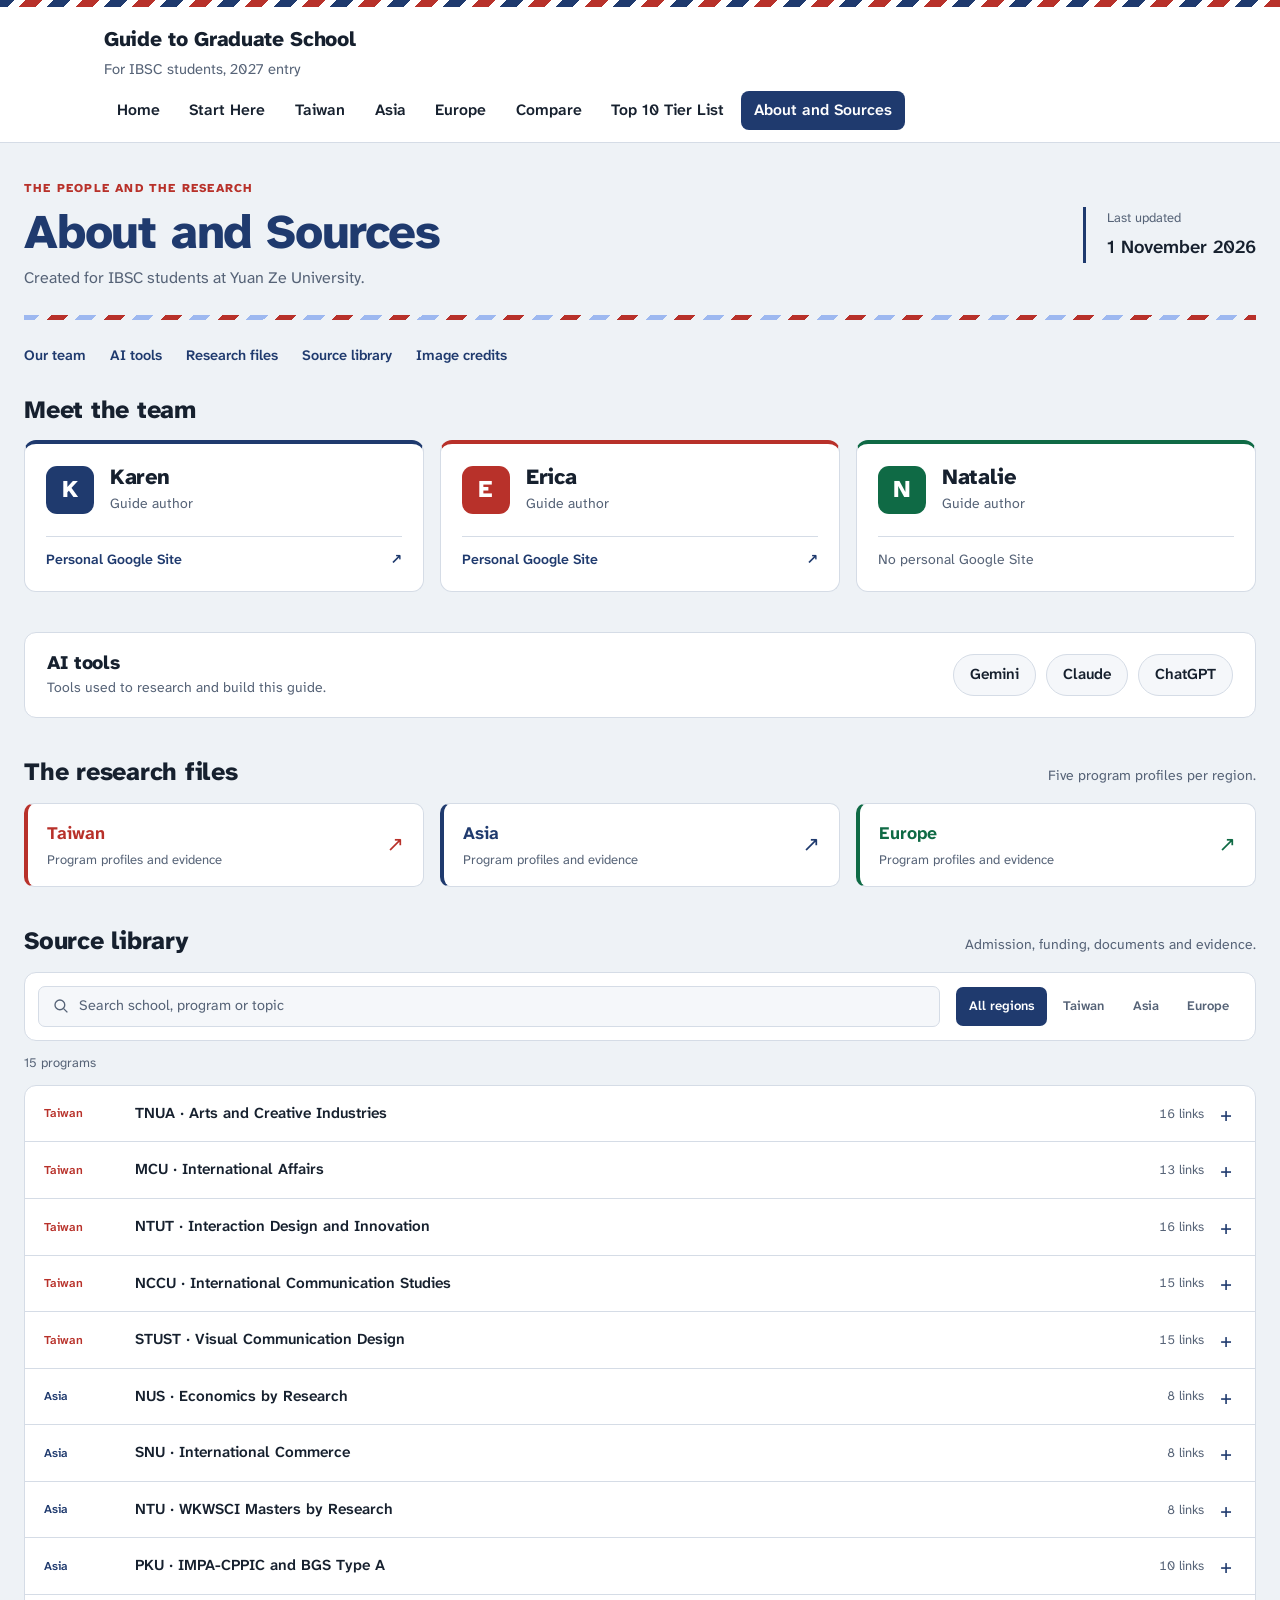
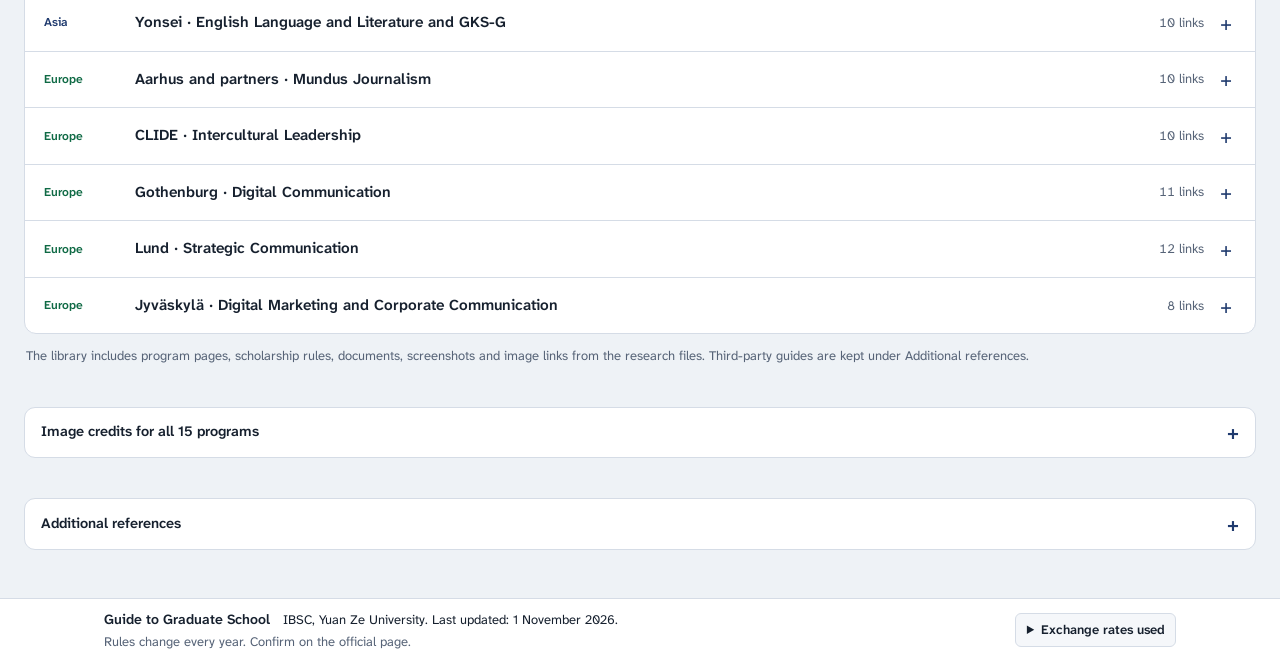
==== commit 3eb92226: "Remove phase labels and standardize currency to NTD" ====
--- a/about.html
+++ b/about.html
@@ -8,8 +8,8 @@
 <link rel="preconnect" href="https://fonts.googleapis.com">
 <link rel="preconnect" href="https://fonts.gstatic.com" crossorigin>
 <link rel="stylesheet" href="https://fonts.googleapis.com/css2?family=Atkinson+Hyperlegible+Next:ital,wght@0,400;0,600;0,800;1,400&display=swap">
-<link rel="stylesheet" href="style.css?v=9">
-<link rel="stylesheet" href="phase4.css?v=1">
+<link rel="stylesheet" href="style.css?v=10">
+<link rel="stylesheet" href="phase4.css?v=2">
 <link rel="stylesheet" href="about.css?v=1">
 <script src="about.js?v=1" defer></script>
 </head>
@@ -24,15 +24,15 @@
 <main id="main" class="wrap p4-page about-page">
 <header class="p4-header"><div><p class="p4-eyebrow">The people and the research</p><h1>About and Sources</h1><p class="p4-lead">Created for IBSC students at Yuan Ze University.</p></div><aside class="about-updated" id="updated" aria-label="Website last updated"><span>Last updated</span><time datetime="2026-11-01">1 November 2026</time></aside></header>
 <nav aria-label="On this page"><ul class="p4-subnav"><li><a href="#team">Our team</a></li><li><a href="#ai">AI tools</a></li><li><a href="#research">Research files</a></li><li><a href="#sources">Source library</a></li><li><a href="#images">Image credits</a></li></ul></nav>
-<section class="p4-section" id="team" aria-labelledby="team-t"><div class="p4-section-top"><h2 id="team-t">Meet the team</h2></div><div class="about-team"><article class="about-person about-person-1"><span class="about-initial" aria-hidden="true">K</span><div><h3>Karen</h3><p>Project team</p></div><a href="https://sites.google.com/view/karen-nguyen-personalsite/trang-ch%E1%BB%A7" target="_blank" rel="noopener" aria-label="Visit Karen’s personal Google Site">Personal Google Site <span aria-hidden="true">↗</span></a></article><article class="about-person about-person-2"><span class="about-initial" aria-hidden="true">E</span><div><h3>Erica</h3><p>Project team</p></div><a href="https://sites.google.com/view/erica-s-site/home" target="_blank" rel="noopener" aria-label="Visit Erica’s personal Google Site">Personal Google Site <span aria-hidden="true">↗</span></a></article><article class="about-person about-person-3"><span class="about-initial" aria-hidden="true">N</span><div><h3>Natalie</h3><p>Project team</p></div><span class="about-no-site">No personal Google Site</span></article></div></section>
-<section class="p4-section about-ai" id="ai" aria-labelledby="ai-t"><div><h2 id="ai-t">AI tools</h2><p>Tools used in this project.</p></div><ul class="about-tools" aria-label="AI tools used"><li>Gemini</li><li>Claude</li><li>ChatGPT</li></ul></section>
-<section class="p4-section" id="research" aria-labelledby="research-t"><div class="p4-section-top"><h2 id="research-t">The research files</h2><p>Phase 3 · Five profiles per region.</p></div><div class="about-research"><a class="about-research-link about-region-taiwan" href="https://docs.google.com/document/d/1St6Jt3gYd2pPSz7TwkVwu-hlVX3wctjY/edit" target="_blank" rel="noopener"><span><strong>Taiwan</strong><small>Program profiles and evidence</small></span><span aria-hidden="true">↗</span></a><a class="about-research-link about-region-asia" href="https://docs.google.com/document/d/18wbZId42TlIRk0OrQrO9sCHJWErO-pef_dGL6AdICsY/edit" target="_blank" rel="noopener"><span><strong>Asia</strong><small>Program profiles and evidence</small></span><span aria-hidden="true">↗</span></a><a class="about-research-link about-region-europe" href="https://docs.google.com/document/d/1QcWAfuH7U53IsIt3y28sknJvEVf1NZWTfHDT8gKmWq4/edit" target="_blank" rel="noopener"><span><strong>Europe</strong><small>Program profiles and evidence</small></span><span aria-hidden="true">↗</span></a></div></section>
+<section class="p4-section" id="team" aria-labelledby="team-t"><div class="p4-section-top"><h2 id="team-t">Meet the team</h2></div><div class="about-team"><article class="about-person about-person-1"><span class="about-initial" aria-hidden="true">K</span><div><h3>Karen</h3><p>Guide author</p></div><a href="https://sites.google.com/view/karen-nguyen-personalsite/trang-ch%E1%BB%A7" target="_blank" rel="noopener" aria-label="Visit Karen’s personal Google Site">Personal Google Site <span aria-hidden="true">↗</span></a></article><article class="about-person about-person-2"><span class="about-initial" aria-hidden="true">E</span><div><h3>Erica</h3><p>Guide author</p></div><a href="https://sites.google.com/view/erica-s-site/home" target="_blank" rel="noopener" aria-label="Visit Erica’s personal Google Site">Personal Google Site <span aria-hidden="true">↗</span></a></article><article class="about-person about-person-3"><span class="about-initial" aria-hidden="true">N</span><div><h3>Natalie</h3><p>Guide author</p></div><span class="about-no-site">No personal Google Site</span></article></div></section>
+<section class="p4-section about-ai" id="ai" aria-labelledby="ai-t"><div><h2 id="ai-t">AI tools</h2><p>Tools used to research and build this guide.</p></div><ul class="about-tools" aria-label="AI tools used"><li>Gemini</li><li>Claude</li><li>ChatGPT</li></ul></section>
+<section class="p4-section" id="research" aria-labelledby="research-t"><div class="p4-section-top"><h2 id="research-t">The research files</h2><p>Five program profiles per region.</p></div><div class="about-research"><a class="about-research-link about-region-taiwan" href="https://docs.google.com/document/d/1St6Jt3gYd2pPSz7TwkVwu-hlVX3wctjY/edit" target="_blank" rel="noopener"><span><strong>Taiwan</strong><small>Program profiles and evidence</small></span><span aria-hidden="true">↗</span></a><a class="about-research-link about-region-asia" href="https://docs.google.com/document/d/18wbZId42TlIRk0OrQrO9sCHJWErO-pef_dGL6AdICsY/edit" target="_blank" rel="noopener"><span><strong>Asia</strong><small>Program profiles and evidence</small></span><span aria-hidden="true">↗</span></a><a class="about-research-link about-region-europe" href="https://docs.google.com/document/d/1QcWAfuH7U53IsIt3y28sknJvEVf1NZWTfHDT8gKmWq4/edit" target="_blank" rel="noopener"><span><strong>Europe</strong><small>Program profiles and evidence</small></span><span aria-hidden="true">↗</span></a></div></section>
 <section class="p4-section" id="sources" aria-labelledby="sources-t"><div class="p4-section-top"><h2 id="sources-t">Source library</h2><p>Admission, funding, documents and evidence.</p></div>
 <div class="about-source-toolbar"><label class="about-source-search"><svg viewBox="0 0 24 24" aria-hidden="true"><circle cx="10.5" cy="10.5" r="6.5"/><path d="m15.5 15.5 5 5"/></svg><span class="sr">Search sources by program, school or topic</span><input type="search" id="source-search" placeholder="Search school, program or topic" autocomplete="off"></label><div class="about-source-regions" role="group" aria-label="Filter sources by region"><button type="button" data-source-region="all" aria-pressed="true">All regions</button><button type="button" data-source-region="taiwan" aria-pressed="false">Taiwan</button><button type="button" data-source-region="asia" aria-pressed="false">Asia</button><button type="button" data-source-region="europe" aria-pressed="false">Europe</button></div></div>
-<p class="about-source-count" id="source-count" role="status" aria-live="polite">15 programs</p><div class="about-source-list"><details class="about-source-program" id="sources-tnua" data-source-program data-region="taiwan" data-search="TNUA · Arts and Creative Industries Taiwan Program page sac.tnua.edu.tw University website w3.tnua.edu.tw TaiwanICDF scholarship guide 2026 icdf.org.tw 2026 TNUA international admission handbook drive.google.com hoyahsu.imcci@gmail.com Email contact Yip526IMCCI@gmail.com Email contact 2026 SAC call and online submission note sac.tnua.edu.tw SAC curriculum sac.tnua.edu.tw TNUA statutes academic.tnua.edu.tw ICDF eligibility and guides icdf.org.tw SAC scholarships sac.tnua.edu.tw Bank of Taiwan USD spot quote on 30 October 2026 at 09 02 rate.bot.com.tw SAC living expenses sac.tnua.edu.tw Taiwan ICDF scholarship icdf.org.tw MOE Taiwan Scholarship rules edu.law.moe.gov.tw Study in Taiwan: TNUA scholarship old.studyintaiwan.org"><summary><span class="about-source-region-label about-region-taiwan">Taiwan</span><span class="about-source-title">TNUA · Arts and Creative Industries</span><span class="about-source-total">16 links</span></summary><div class="about-source-content"><section class="about-source-group"><h3>Program and funding sources</h3><ul><li><a href="https://sac.tnua.edu.tw/" target="_blank" rel="noopener">Program page <span aria-hidden="true">↗</span></a><small>sac.tnua.edu.tw</small></li><li><a href="https://w3.tnua.edu.tw/" target="_blank" rel="noopener">University website <span aria-hidden="true">↗</span></a><small>w3.tnua.edu.tw</small></li><li><a href="https://www.icdf.org.tw/wSite/DownloadFile?file=f1784095315535.pdf&amp;realname=2026+TaiwanICDF+Scholarship+Application+Guidebook.+v3.pdf&amp;type=attach" target="_blank" rel="noopener">TaiwanICDF scholarship guide 2026 <span aria-hidden="true">↗</span></a><small>icdf.org.tw</small></li><li><a href="https://drive.google.com/file/d/1FYSiKMBElYPpNvj_DQjsQgJGJyQrgx0m/view" target="_blank" rel="noopener">2026 TNUA international admission handbook <span aria-hidden="true">↗</span></a><small>drive.google.com</small></li><li><a href="https://sac.tnua.edu.tw/2026-call-for-international-students/" target="_blank" rel="noopener">2026 SAC call and online submission note <span aria-hidden="true">↗</span></a><small>sac.tnua.edu.tw</small></li><li><a href="https://sac.tnua.edu.tw/course/" target="_blank" rel="noopener">SAC curriculum <span aria-hidden="true">↗</span></a><small>sac.tnua.edu.tw</small></li><li><a href="https://academic.tnua.edu.tw/academic/en/doc/R01_1101.pdf" target="_blank" rel="noopener">TNUA statutes <span aria-hidden="true">↗</span></a><small>academic.tnua.edu.tw</small></li><li><a href="https://www.icdf.org.tw/wSite/ct?ctNode=31563&amp;mp=1&amp;xItem=69337" target="_blank" rel="noopener">ICDF eligibility and guides <span aria-hidden="true">↗</span></a><small>icdf.org.tw</small></li><li><a href="https://sac.tnua.edu.tw/scholarships/" target="_blank" rel="noopener">SAC scholarships <span aria-hidden="true">↗</span></a><small>sac.tnua.edu.tw</small></li><li><a href="https://rate.bot.com.tw/xrt/quote/2026-10-30/USD/spot" target="_blank" rel="noopener">Bank of Taiwan USD spot quote on 30 October 2026 at 09 02 <span aria-hidden="true">↗</span></a><small>rate.bot.com.tw</small></li></ul></section><section class="about-source-group"><h3>Additional references</h3><ul><li><a href="https://sac.tnua.edu.tw/living-expenses/" target="_blank" rel="noopener">SAC living expenses <span aria-hidden="true">↗</span></a><small>sac.tnua.edu.tw</small></li><li><a href="https://www.icdf.org.tw/wSite/ct?ctNode=31280&amp;mp=1&amp;xItem=12505" target="_blank" rel="noopener">Taiwan ICDF scholarship <span aria-hidden="true">↗</span></a><small>icdf.org.tw</small></li><li><a href="https://edu.law.moe.gov.tw/LawContent.aspx?id=FL030033&amp;media=print" target="_blank" rel="noopener">MOE Taiwan Scholarship rules <span aria-hidden="true">↗</span></a><small>edu.law.moe.gov.tw</small></li><li><a href="https://old.studyintaiwan.org/university/scholarship/202" target="_blank" rel="noopener">Study in Taiwan: TNUA scholarship <span aria-hidden="true">↗</span></a><small>old.studyintaiwan.org</small></li></ul></section><section class="about-source-group"><h3>Contacts</h3><ul><li><a href="mailto:hoyahsu.imcci@gmail.com">hoyahsu.imcci@gmail.com <span aria-hidden="true">↗</span></a><small>Email contact</small></li><li><a href="mailto:Yip526IMCCI@gmail.com">Yip526IMCCI@gmail.com <span aria-hidden="true">↗</span></a><small>Email contact</small></li></ul></section><p class="about-source-file"><a href="https://docs.google.com/document/d/1St6Jt3gYd2pPSz7TwkVwu-hlVX3wctjY/edit" target="_blank" rel="noopener">View the Taiwan research file ↗</a></p></div></details><details class="about-source-program" id="sources-mcu" data-source-program data-region="taiwan" data-search="MCU · International Affairs Taiwan GSIA graduate curriculum and thesis rules gsia.mcu.edu.tw University website web2.mcu.edu.tw MOE tuition top-up list 2026–27 ws.moe.edu.tw MCU international application and payment instructions iee.mcu.edu.tw oas@eta.mcu.edu.tw Email contact ihp@mail.mcu.edu.tw Email contact GSIA degree conferred gsia.mcu.edu.tw Campus image iee.mcu.edu.tw 2024 graduate curriculum reference gsia.mcu.edu.tw MCU Taiwan Scholarship regulations iee.mcu.edu.tw MOE Taiwan Scholarship rules edu.law.moe.gov.tw GSIA program page gsia.mcu.edu.tw MCU scholarship regulations iee.mcu.edu.tw"><summary><span class="about-source-region-label about-region-taiwan">Taiwan</span><span class="about-source-title">MCU · International Affairs</span><span class="about-source-total">13 links</span></summary><div class="about-source-content"><section class="about-source-group"><h3>Program and funding sources</h3><ul><li><a href="https://gsia.mcu.edu.tw/en/graduate/" target="_blank" rel="noopener">GSIA graduate curriculum and thesis rules <span aria-hidden="true">↗</span></a><small>gsia.mcu.edu.tw</small></li><li><a href="https://web2.mcu.edu.tw/" target="_blank" rel="noopener">University website <span aria-hidden="true">↗</span></a><small>web2.mcu.edu.tw</small></li><li><a href="https://ws.moe.edu.tw/001/Upload/53/relfile/9371/103913/d245ceb6-43e8-42b5-ae1d-ae5a7c5a78c1.pdf" target="_blank" rel="noopener">MOE tuition top-up list 2026–27 <span aria-hidden="true">↗</span></a><small>ws.moe.edu.tw</small></li><li><a href="https://iee.mcu.edu.tw/en/international-application-0/" target="_blank" rel="noopener">MCU international application and payment instructions <span aria-hidden="true">↗</span></a><small>iee.mcu.edu.tw</small></li><li><a href="https://gsia.mcu.edu.tw/graduate/" target="_blank" rel="noopener">GSIA degree conferred <span aria-hidden="true">↗</span></a><small>gsia.mcu.edu.tw</small></li><li><a href="https://gsia.mcu.edu.tw/wp-content/uploads/sites/103/2024/09/Master-program-2024-Course-structure-0902.pdf" target="_blank" rel="noopener">2024 graduate curriculum reference <span aria-hidden="true">↗</span></a><small>gsia.mcu.edu.tw</small></li><li><a href="https://iee.mcu.edu.tw/%E7%8D%8E%E5%8A%A9%E5%AD%B8%E9%87%91/" target="_blank" rel="noopener">MCU Taiwan Scholarship regulations <span aria-hidden="true">↗</span></a><small>iee.mcu.edu.tw</small></li><li><a href="https://edu.law.moe.gov.tw/LawContent.aspx?id=FL030033&amp;media=print" target="_blank" rel="noopener">MOE Taiwan Scholarship rules <span aria-hidden="true">↗</span></a><small>edu.law.moe.gov.tw</small></li></ul></section><section class="about-source-group"><h3>Photos and evidence</h3><ul><li><a href="https://iee.mcu.edu.tw/en/academic-information/" target="_blank" rel="noopener">Campus image <span aria-hidden="true">↗</span></a><small>iee.mcu.edu.tw</small></li></ul></section><section class="about-source-group"><h3>Additional references</h3><ul><li><a href="https://gsia.mcu.edu.tw/en/" target="_blank" rel="noopener">GSIA program page <span aria-hidden="true">↗</span></a><small>gsia.mcu.edu.tw</small></li><li><a href="https://iee.mcu.edu.tw/en/scholarship/" target="_blank" rel="noopener">MCU scholarship regulations <span aria-hidden="true">↗</span></a><small>iee.mcu.edu.tw</small></li></ul></section><section class="about-source-group"><h3>Contacts</h3><ul><li><a href="mailto:oas@eta.mcu.edu.tw">oas@eta.mcu.edu.tw <span aria-hidden="true">↗</span></a><small>Email contact</small></li><li><a href="mailto:ihp@mail.mcu.edu.tw">ihp@mail.mcu.edu.tw <span aria-hidden="true">↗</span></a><small>Email contact</small></li></ul></section><p class="about-source-file"><a href="https://docs.google.com/document/d/1St6Jt3gYd2pPSz7TwkVwu-hlVX3wctjY/edit" target="_blank" rel="noopener">View the Taiwan research file ↗</a></p></div></details><details class="about-source-program" id="sources-ntut" data-source-program data-region="taiwan" data-search="NTUT · Interaction Design and Innovation Taiwan Programme introduction ixd.ntut.edu.tw University website ntut.edu.tw MOFA scholarship benefits at NTUT oia.ntut.edu.tw Spring 2027 reference handbook with document rules and no application fee oia.ntut.edu.tw linwendy77923@ntut.edu.tw Email contact amica@ntut.edu.tw Email contact NTUT international student admissions and Fall 2027 timeline oia.ntut.edu.tw Official 2026 curriculum and thesis requirements aps.ntut.edu.tw Approved MDes degree title in Academic Affairs meeting minutes pages 128 to 129 oaa.ntut.edu.tw MOFA scholarship benefits at NTUT oia.ntut.edu.tw MOFA Taiwan Scholarship benefits and eligibility en.mofa.gov.tw NTUT Office of International Affairs oia.ntut.edu.tw NTUT Excellent International Postgraduate Scholarship oia.ntut.edu.tw NTUT 50% tuition scholarship oia.ntut.edu.tw MOE Taiwan Scholarship rules edu.law.moe.gov.tw MOFA Taiwan Scholarship mofa.gov.tw"><summary><span class="about-source-region-label about-region-taiwan">Taiwan</span><span class="about-source-title">NTUT · Interaction Design and Innovation</span><span class="about-source-total">16 links</span></summary><div class="about-source-content"><section class="about-source-group"><h3>Program and funding sources</h3><ul><li><a href="https://ixd.ntut.edu.tw/p/406-1089-135600,r1887.php?Lang=zh-tw" target="_blank" rel="noopener">Programme introduction <span aria-hidden="true">↗</span></a><small>ixd.ntut.edu.tw</small></li><li><a href="https://www.ntut.edu.tw/" target="_blank" rel="noopener">University website <span aria-hidden="true">↗</span></a><small>ntut.edu.tw</small></li><li><a href="https://oia.ntut.edu.tw/p/412-1032-13793.php?Lang=en#t5" target="_blank" rel="noopener">MOFA scholarship benefits at NTUT <span aria-hidden="true">↗</span></a><small>oia.ntut.edu.tw</small></li><li><a href="https://oia.ntut.edu.tw/var/file/32/1032/img/2027SpringAdmissionHandbook.pdf" target="_blank" rel="noopener">Spring 2027 reference handbook with document rules and no application fee <span aria-hidden="true">↗</span></a><small>oia.ntut.edu.tw</small></li><li><a href="https://oia.ntut.edu.tw/p/412-1032-13828.php?Lang=en" target="_blank" rel="noopener">NTUT international student admissions and Fall 2027 timeline <span aria-hidden="true">↗</span></a><small>oia.ntut.edu.tw</small></li><li><a href="https://aps.ntut.edu.tw/course/en/Cprog.jsp?division=AT0&amp;format=-4&amp;matric=8&amp;year=2026" target="_blank" rel="noopener">Official 2026 curriculum and thesis requirements <span aria-hidden="true">↗</span></a><small>aps.ntut.edu.tw</small></li><li><a href="https://oaa.ntut.edu.tw/var/file/8/1008/img/2875/108-2.pdf" target="_blank" rel="noopener">Approved MDes degree title in Academic Affairs meeting minutes pages 128 to 129 <span aria-hidden="true">↗</span></a><small>oaa.ntut.edu.tw</small></li><li><a href="https://oia.ntut.edu.tw/p/412-1032-13793.php?Lang=en" target="_blank" rel="noopener">MOFA scholarship benefits at NTUT <span aria-hidden="true">↗</span></a><small>oia.ntut.edu.tw</small></li><li><a href="https://en.mofa.gov.tw/cp.aspx?n=1325" target="_blank" rel="noopener">MOFA Taiwan Scholarship benefits and eligibility <span aria-hidden="true">↗</span></a><small>en.mofa.gov.tw</small></li></ul></section><section class="about-source-group"><h3>Additional references</h3><ul><li><a href="https://oia.ntut.edu.tw/" target="_blank" rel="noopener">NTUT Office of International Affairs <span aria-hidden="true">↗</span></a><small>oia.ntut.edu.tw</small></li><li><a href="https://oia.ntut.edu.tw/p/404-1032-150272.php?Lang=zh-tw" target="_blank" rel="noopener">NTUT Excellent International Postgraduate Scholarship <span aria-hidden="true">↗</span></a><small>oia.ntut.edu.tw</small></li><li><a href="https://oia.ntut.edu.tw/p/404-1032-150264.php?Lang=zh-tw" target="_blank" rel="noopener">NTUT 50% tuition scholarship <span aria-hidden="true">↗</span></a><small>oia.ntut.edu.tw</small></li><li><a href="https://edu.law.moe.gov.tw/LawContent.aspx?id=FL030033&amp;media=print" target="_blank" rel="noopener">MOE Taiwan Scholarship rules <span aria-hidden="true">↗</span></a><small>edu.law.moe.gov.tw</small></li><li><a href="https://www.mofa.gov.tw/cp.aspx?Create=1&amp;n=72" target="_blank" rel="noopener">MOFA Taiwan Scholarship <span aria-hidden="true">↗</span></a><small>mofa.gov.tw</small></li></ul></section><section class="about-source-group"><h3>Contacts</h3><ul><li><a href="mailto:linwendy77923@ntut.edu.tw">linwendy77923@ntut.edu.tw <span aria-hidden="true">↗</span></a><small>Email contact</small></li><li><a href="mailto:amica@ntut.edu.tw">amica@ntut.edu.tw <span aria-hidden="true">↗</span></a><small>Email contact</small></li></ul></section><p class="about-source-file"><a href="https://docs.google.com/document/d/1St6Jt3gYd2pPSz7TwkVwu-hlVX3wctjY/edit" target="_blank" rel="noopener">View the Taiwan research file ↗</a></p></div></details><details class="about-source-program" id="sources-imics" data-source-program data-region="taiwan" data-search="NCCU · International Communication Studies Taiwan Program page imics.nccu.edu.tw University website nccu.edu.tw Pilot nomination and renewal regulations oic.nccu.edu.tw 2027 NCCU international admission brochure drive.google.com imics@nccu.edu.tw Email contact nccugrad@nccu.edu.tw Email contact IMICS international admission imics.nccu.edu.tw IMICS thesis process imics.nccu.edu.tw 2027 NCCU admission dates nccuadmission.nccu.edu.tw 2026 Pilot award notice nccuadmission.nccu.edu.tw Official university partner confirmation of NCCU MA ftp.sc.edu NCCU scholarships for foreign degree students oic.nccu.edu.tw NCCU Academic Excellence Scholarship regulations (PDF) oic.nccu.edu.tw NCCU New Inbound International Students Scholarship Pilot Plan oic.nccu.edu.tw NCCU Office of International Cooperation notice oic.nccu.edu.tw"><summary><span class="about-source-region-label about-region-taiwan">Taiwan</span><span class="about-source-title">NCCU · International Communication Studies</span><span class="about-source-total">15 links</span></summary><div class="about-source-content"><section class="about-source-group"><h3>Program and funding sources</h3><ul><li><a href="https://www.imics.nccu.edu.tw/" target="_blank" rel="noopener">Program page <span aria-hidden="true">↗</span></a><small>imics.nccu.edu.tw</small></li><li><a href="https://www.nccu.edu.tw/" target="_blank" rel="noopener">University website <span aria-hidden="true">↗</span></a><small>nccu.edu.tw</small></li><li><a href="https://oic.nccu.edu.tw/Upload/FileManager/e23c4e1a-f392-43e8-a6bd-c49e35f9b459.pdf" target="_blank" rel="noopener">Pilot nomination and renewal regulations <span aria-hidden="true">↗</span></a><small>oic.nccu.edu.tw</small></li><li><a href="https://drive.google.com/file/d/1RC6EOaByXy7hqe6_2ddinrZZk64UGu3k/view" target="_blank" rel="noopener">2027 NCCU international admission brochure <span aria-hidden="true">↗</span></a><small>drive.google.com</small></li><li><a href="https://www.imics.nccu.edu.tw/international-admission" target="_blank" rel="noopener">IMICS international admission <span aria-hidden="true">↗</span></a><small>imics.nccu.edu.tw</small></li><li><a href="https://www.imics.nccu.edu.tw/thesis" target="_blank" rel="noopener">IMICS thesis process <span aria-hidden="true">↗</span></a><small>imics.nccu.edu.tw</small></li><li><a href="https://nccuadmission.nccu.edu.tw/Post/16111" target="_blank" rel="noopener">2027 NCCU admission dates <span aria-hidden="true">↗</span></a><small>nccuadmission.nccu.edu.tw</small></li><li><a href="https://nccuadmission.nccu.edu.tw/Post/15954" target="_blank" rel="noopener">2026 Pilot award notice <span aria-hidden="true">↗</span></a><small>nccuadmission.nccu.edu.tw</small></li><li><a href="https://ftp.sc.edu/study/colleges_schools/cic/academic_programs/graduate_education_partnerships/nccu.php" target="_blank" rel="noopener">Official university partner confirmation of NCCU MA <span aria-hidden="true">↗</span></a><small>ftp.sc.edu</small></li></ul></section><section class="about-source-group"><h3>Additional references</h3><ul><li><a href="https://oic.nccu.edu.tw/Post/756" target="_blank" rel="noopener">NCCU scholarships for foreign degree students <span aria-hidden="true">↗</span></a><small>oic.nccu.edu.tw</small></li><li><a href="https://oic.nccu.edu.tw/Upload/FileManager/230b16f9-bb6c-4912-bda6-e198168108e3.pdf" target="_blank" rel="noopener">NCCU Academic Excellence Scholarship regulations (PDF) <span aria-hidden="true">↗</span></a><small>oic.nccu.edu.tw</small></li><li><a href="https://oic.nccu.edu.tw/Post/15947" target="_blank" rel="noopener">NCCU New Inbound International Students Scholarship Pilot Plan <span aria-hidden="true">↗</span></a><small>oic.nccu.edu.tw</small></li><li><a href="https://oic.nccu.edu.tw/Post/16113" target="_blank" rel="noopener">NCCU Office of International Cooperation notice <span aria-hidden="true">↗</span></a><small>oic.nccu.edu.tw</small></li></ul></section><section class="about-source-group"><h3>Contacts</h3><ul><li><a href="mailto:imics@nccu.edu.tw">imics@nccu.edu.tw <span aria-hidden="true">↗</span></a><small>Email contact</small></li><li><a href="mailto:nccugrad@nccu.edu.tw">nccugrad@nccu.edu.tw <span aria-hidden="true">↗</span></a><small>Email contact</small></li></ul></section><p class="about-source-file"><a href="https://docs.google.com/document/d/1St6Jt3gYd2pPSz7TwkVwu-hlVX3wctjY/edit" target="_blank" rel="noopener">View the Taiwan research file ↗</a></p></div></details><details class="about-source-program" id="sources-stust" data-source-program data-region="taiwan" data-search="STUST · Visual Communication Design Taiwan English-taught programme and thesis and paper requirements vc.stust.edu.tw University website stust.edu.tw STUST scholarship regulations 2027–28 oia.stust.edu.tw STUST international admission guide 2026–27 portal.stust.edu.tw zay@stust.edu.tw Email contact oia@stust.edu.tw Email contact International student admission guide 2026 to 2027 pages 5 to 8 portal.stust.edu.tw STUST online application and timetable webap.stust.edu.tw Official graduate page confirming Master of Design vc.stust.edu.tw Official English-taught curriculum spreadsheet vc.stust.edu.tw STUST scholarship information Fall 2027 rules oia.stust.edu.tw Department of Visual Communication Design vc.stust.edu.tw STUST scholarship regulations for international students (PDF) oia.stust.edu.tw MOE Taiwan Scholarship rules edu.law.moe.gov.tw MOFA Taiwan Scholarship mofa.gov.tw"><summary><span class="about-source-region-label about-region-taiwan">Taiwan</span><span class="about-source-title">STUST · Visual Communication Design</span><span class="about-source-total">15 links</span></summary><div class="about-source-content"><section class="about-source-group"><h3>Program and funding sources</h3><ul><li><a href="https://vc.stust.edu.tw/tc/node/course_master-en" target="_blank" rel="noopener">English-taught programme and thesis and paper requirements <span aria-hidden="true">↗</span></a><small>vc.stust.edu.tw</small></li><li><a href="https://www.stust.edu.tw/" target="_blank" rel="noopener">University website <span aria-hidden="true">↗</span></a><small>stust.edu.tw</small></li><li><a href="https://oia.stust.edu.tw/Sysid/oia/The%20STUST%20Scholarship%20Establishment%20Regulations%20for%20Overseas%20Students(Applicable%20to%202027%20to%202028%20Academic%20Year)%20%E5%8D%97%E8%87%BA%E7%A7%91%E6%8A%80%E5%A4%A7%E5%AD%B8%E5%A4%96%E5%9C%8B%E5%AD%B8%E7%94%9F%E7%8D%8E%E5%AD%B8%E9%87%91%E8%BE%A6%E6%B3%95(116%E5%AD%B8%E5%B9%B4%E5%BA%A6%E5%85%A5%E5%AD%B8%E8%80%85%E9%96%8B%E5%A7%8B%E9%81%A9%E7%94%A8).pdf" target="_blank" rel="noopener">STUST scholarship regulations 2027–28 <span aria-hidden="true">↗</span></a><small>oia.stust.edu.tw</small></li><li><a href="https://portal.stust.edu.tw/IntStudWeb/images/2026_2027%20Academic%20Year%20Application%20Guide%20for%20International%20Students_115%20%E5%AD%B8%E5%B9%B4%E5%BA%A6%E5%8D%97%E8%87%BA%E7%A7%91%E6%8A%80%E5%A4%A7%E5%AD%B8%E5%A4%96%E5%9C%8B%E5%AD%B8%E7%94%9F%E7%94%B3%E8%AB%8B%E5%85%A5%E5%AD%B8%E7%B0%A1%E7%AB%A0114.11.13.pdf" target="_blank" rel="noopener">STUST international admission guide 2026–27 <span aria-hidden="true">↗</span></a><small>portal.stust.edu.tw</small></li><li><a href="https://portal.stust.edu.tw/intstudweb/images/2026_2027%20Academic%20Year%20Application%20Guide%20for%20International%20Students_115%20%E5%AD%B8%E5%B9%B4%E5%BA%A6%E5%8D%97%E8%87%BA%E7%A7%91%E6%8A%80%E5%A4%A7%E5%AD%B8%E5%A4%96%E5%9C%8B%E5%AD%B8%E7%94%9F%E7%94%B3%E8%AB%8B%E5%85%A5%E5%AD%B8%E7%B0%A1%E7%AB%A0114.11.13.pdf" target="_blank" rel="noopener">International student admission guide 2026 to 2027 pages 5 to 8 <span aria-hidden="true">↗</span></a><small>portal.stust.edu.tw</small></li><li><a href="https://webap.stust.edu.tw/IntStudWeb/Login_OIA.aspx" target="_blank" rel="noopener">STUST online application and timetable <span aria-hidden="true">↗</span></a><small>webap.stust.edu.tw</small></li><li><a href="https://vc.stust.edu.tw/en/node/Programs_2" target="_blank" rel="noopener">Official graduate page confirming Master of Design <span aria-hidden="true">↗</span></a><small>vc.stust.edu.tw</small></li><li><a href="https://vc.stust.edu.tw/Sysid/vc/files/114%E8%A6%96%E5%82%B3%E5%85%A8%E8%8B%B1%E7%A2%A9%E5%A3%AB%E5%B0%88%E7%8F%AD%28%E6%96%B0%E8%AA%B2%E8%A1%A8%291140218.xlsx" target="_blank" rel="noopener">Official English-taught curriculum spreadsheet <span aria-hidden="true">↗</span></a><small>vc.stust.edu.tw</small></li><li><a href="https://oia.stust.edu.tw/en/node/scholarships" target="_blank" rel="noopener">STUST scholarship information — Fall 2027 rules <span aria-hidden="true">↗</span></a><small>oia.stust.edu.tw</small></li></ul></section><section class="about-source-group"><h3>Additional references</h3><ul><li><a href="https://vc.stust.edu.tw/en/" target="_blank" rel="noopener">Department of Visual Communication Design <span aria-hidden="true">↗</span></a><small>vc.stust.edu.tw</small></li><li><a href="https://oia.stust.edu.tw/Sysid/oia/%E8%A1%A8%E5%96%AE%E4%B8%8B%E8%BC%89%E5%B0%88%E5%8D%80/%E5%85%B6%E5%AE%83/%E5%8D%97%E8%87%BA%E7%A7%91%E6%8A%80%E5%A4%A7%E5%AD%B8%E5%A4%96%E5%9C%8B%E5%AD%B8%E7%94%9F%E7%8D%8E%E5%AD%B8%E9%87%91%E8%A8%AD%E7%BD%AE%E8%BE%A6%E6%B3%95TheSTUSTScholarshipEstablishmentRegulationsforInternationalStudents.pdf" target="_blank" rel="noopener">STUST scholarship regulations for international students (PDF) <span aria-hidden="true">↗</span></a><small>oia.stust.edu.tw</small></li><li><a href="https://edu.law.moe.gov.tw/LawContent.aspx?id=FL030033&amp;media=print" target="_blank" rel="noopener">MOE Taiwan Scholarship rules <span aria-hidden="true">↗</span></a><small>edu.law.moe.gov.tw</small></li><li><a href="https://www.mofa.gov.tw/cp.aspx?Create=1&amp;n=72" target="_blank" rel="noopener">MOFA Taiwan Scholarship <span aria-hidden="true">↗</span></a><small>mofa.gov.tw</small></li></ul></section><section class="about-source-group"><h3>Contacts</h3><ul><li><a href="mailto:zay@stust.edu.tw">zay@stust.edu.tw <span aria-hidden="true">↗</span></a><small>Email contact</small></li><li><a href="mailto:oia@stust.edu.tw">oia@stust.edu.tw <span aria-hidden="true">↗</span></a><small>Email contact</small></li></ul></section><p class="about-source-file"><a href="https://docs.google.com/document/d/1St6Jt3gYd2pPSz7TwkVwu-hlVX3wctjY/edit" target="_blank" rel="noopener">View the Taiwan research file ↗</a></p></div></details><details class="about-source-program" id="sources-nus" data-source-program data-region="asia" data-search="NUS · Economics by Research Asia NUS Department of Economics - MSocSci Research fass.nus.edu.sg National University of Singapore nus.edu.sg Campus image drive.google.com Funding evidence drive.google.com Requirements evidence drive.google.com NUS Department of Economics Official Website fass.nus.edu.sg NUS FASS Graduate Studies by Research fass.nus.edu.sg NUS Graduate Research Scholarships &amp; Fees nus.edu.sg"><summary><span class="about-source-region-label about-region-asia">Asia</span><span class="about-source-title">NUS · Economics by Research</span><span class="about-source-total">8 links</span></summary><div class="about-source-content"><section class="about-source-group"><h3>Program and funding sources</h3><ul><li><a href="https://fass.nus.edu.sg/ecs/master-of-social-sciences-research/" target="_blank" rel="noopener">NUS Department of Economics - MSocSci Research <span aria-hidden="true">↗</span></a><small>fass.nus.edu.sg</small></li><li><a href="https://www.nus.edu.sg/" target="_blank" rel="noopener">National University of Singapore <span aria-hidden="true">↗</span></a><small>nus.edu.sg</small></li><li><a href="https://fass.nus.edu.sg/ecs/" target="_blank" rel="noopener">NUS Department of Economics Official Website <span aria-hidden="true">↗</span></a><small>fass.nus.edu.sg</small></li><li><a href="https://fass.nus.edu.sg/graduate/research/application-information/" target="_blank" rel="noopener">NUS FASS Graduate Studies by Research <span aria-hidden="true">↗</span></a><small>fass.nus.edu.sg</small></li><li><a href="https://www.nus.edu.sg/registrar/administrative-policies-procedures/graduate/graduate-fees" target="_blank" rel="noopener">NUS Graduate Research Scholarships &amp; Fees <span aria-hidden="true">↗</span></a><small>nus.edu.sg</small></li></ul></section><section class="about-source-group"><h3>Photos and evidence</h3><ul><li><a href="https://drive.google.com/file/d/13FottnzxMVKwvXX3y60CO0UPYyBBb9xp/view?usp=drive_link" target="_blank" rel="noopener">Campus image <span aria-hidden="true">↗</span></a><small>drive.google.com</small></li><li><a href="https://drive.google.com/file/d/1JCNAc3aQYXO2oDG0cbZLVR7MG73mvb6V/view?usp=drive_link" target="_blank" rel="noopener">Funding evidence <span aria-hidden="true">↗</span></a><small>drive.google.com</small></li><li><a href="https://drive.google.com/file/d/1FXLIUjRI9HNN0aa3yLtsbGcqhEDXXdhj/view?usp=drive_link" target="_blank" rel="noopener">Requirements evidence <span aria-hidden="true">↗</span></a><small>drive.google.com</small></li></ul></section><p class="about-source-file"><a href="https://docs.google.com/document/d/18wbZId42TlIRk0OrQrO9sCHJWErO-pef_dGL6AdICsY/edit" target="_blank" rel="noopener">View the Asia research file ↗</a></p></div></details><details class="about-source-program" id="sources-snu" data-source-program data-region="asia" data-search="SNU · International Commerce Asia SNU GSIS International Commerce Major gsis.snu.ac.kr Seoul National University Official Website en.snu.ac.kr Campus image drive.google.com Funding evidence drive.google.com Requirements evidence drive.google.com SNU GSFS Scholarship Page oga.snu.ac.kr SNU Graduate Application Guidelines en.snu.ac.kr SNU Official Admissions Portal en.snu.ac.kr"><summary><span class="about-source-region-label about-region-asia">Asia</span><span class="about-source-title">SNU · International Commerce</span><span class="about-source-total">8 links</span></summary><div class="about-source-content"><section class="about-source-group"><h3>Program and funding sources</h3><ul><li><a href="https://gsis.snu.ac.kr/2026-fall-international-commerce/" target="_blank" rel="noopener">SNU GSIS International Commerce Major <span aria-hidden="true">↗</span></a><small>gsis.snu.ac.kr</small></li><li><a href="https://en.snu.ac.kr/" target="_blank" rel="noopener">Seoul National University Official Website <span aria-hidden="true">↗</span></a><small>en.snu.ac.kr</small></li><li><a href="https://oga.snu.ac.kr/scholarship/graduate-scholarship-for-excellent-foreign-students-gsfs/" target="_blank" rel="noopener">SNU GSFS Scholarship Page <span aria-hidden="true">↗</span></a><small>oga.snu.ac.kr</small></li><li><a href="https://en.snu.ac.kr/admission/graduate/application" target="_blank" rel="noopener">SNU Graduate Application Guidelines <span aria-hidden="true">↗</span></a><small>en.snu.ac.kr</small></li><li><a href="https://en.snu.ac.kr/admission" target="_blank" rel="noopener">SNU Official Admissions Portal <span aria-hidden="true">↗</span></a><small>en.snu.ac.kr</small></li></ul></section><section class="about-source-group"><h3>Photos and evidence</h3><ul><li><a href="https://drive.google.com/file/d/1SulB3_iNtbJuEF-mPpg6wpnbUiWdZw9m/view?usp=drive_link" target="_blank" rel="noopener">Campus image <span aria-hidden="true">↗</span></a><small>drive.google.com</small></li><li><a href="https://drive.google.com/file/d/1rtU11RrKNs9N8xl6x0EAZhuwtK8qKgrd/view?usp=drive_link" target="_blank" rel="noopener">Funding evidence <span aria-hidden="true">↗</span></a><small>drive.google.com</small></li><li><a href="https://drive.google.com/drive/folders/1K-6VhghZBvc9Ain--8i-iGvsyQ6_Mq8W?usp=drive_link" target="_blank" rel="noopener">Requirements evidence <span aria-hidden="true">↗</span></a><small>drive.google.com</small></li></ul></section><p class="about-source-file"><a href="https://docs.google.com/document/d/18wbZId42TlIRk0OrQrO9sCHJWErO-pef_dGL6AdICsY/edit" target="_blank" rel="noopener">View the Asia research file ↗</a></p></div></details><details class="about-source-program" id="sources-ntu" data-source-program data-region="asia" data-search="NTU · WKWSCI Masters by Research Asia NTU WKWSCI Master&#x27;s by Research Program ntu.edu.sg Nanyang Technological University Official Website ntu.edu.sg Campus image drive.google.com Funding evidence drive.google.com Requirements evidence drive.google.com NTU Research Scholarship Details ntu.edu.sg NTU Academic Calendars Official Page ntu.edu.sg NTU academic calendars ntu.edu.sg"><summary><span class="about-source-region-label about-region-asia">Asia</span><span class="about-source-title">NTU · WKWSCI Masters by Research</span><span class="about-source-total">8 links</span></summary><div class="about-source-content"><section class="about-source-group"><h3>Program and funding sources</h3><ul><li><a href="https://www.ntu.edu.sg/wkwsci" target="_blank" rel="noopener">NTU WKWSCI Master&#x27;s by Research Program <span aria-hidden="true">↗</span></a><small>ntu.edu.sg</small></li><li><a href="https://www.ntu.edu.sg/" target="_blank" rel="noopener">Nanyang Technological University Official Website <span aria-hidden="true">↗</span></a><small>ntu.edu.sg</small></li><li><a href="https://www.ntu.edu.sg/admissions/graduate/financialmatters/scholarships/rss" target="_blank" rel="noopener">NTU Research Scholarship Details <span aria-hidden="true">↗</span></a><small>ntu.edu.sg</small></li><li><a href="https://www.ntu.edu.sg/admissions/matriculation/academic-calendars#Content_C131_Col00" target="_blank" rel="noopener">NTU Academic Calendars Official Page <span aria-hidden="true">↗</span></a><small>ntu.edu.sg</small></li></ul></section><section class="about-source-group"><h3>Photos and evidence</h3><ul><li><a href="https://drive.google.com/file/d/15W29OB_W8old5DHnWE94cpAM-AULzebZ/view?usp=drive_link" target="_blank" rel="noopener">Campus image <span aria-hidden="true">↗</span></a><small>drive.google.com</small></li><li><a href="images/ntu-funding.png" target="_blank" rel="noopener">Funding evidence <span aria-hidden="true">↗</span></a><small>NTU official page · captured 1 November 2026</small></li><li><a href="https://drive.google.com/file/d/17h2O82K1HG0InvQyXpgz_Y9EqJRWPpWW/view?usp=drive_link" target="_blank" rel="noopener">Requirements evidence <span aria-hidden="true">↗</span></a><small>drive.google.com</small></li></ul></section><section class="about-source-group"><h3>Additional references</h3><ul><li><a href="https://www.ntu.edu.sg/admissions/matriculation/academic-calendars" target="_blank" rel="noopener">NTU academic calendars <span aria-hidden="true">↗</span></a><small>ntu.edu.sg</small></li></ul></section><p class="about-source-file"><a href="https://docs.google.com/document/d/18wbZId42TlIRk0OrQrO9sCHJWErO-pef_dGL6AdICsY/edit" target="_blank" rel="noopener">View the Asia research file ↗</a></p></div></details><details class="about-source-program" id="sources-pku" data-source-program data-region="asia" data-search="PKU · IMPA-CPPIC and BGS Type A Asia PKU IMPA-CPPIC program isd.pku.edu.cn Peking University Official Website english.pku.edu.cn Campus image drive.google.com Funding evidence drive.google.com Requirements evidence drive.google.com School of Government Document (PKU) sg.pku.edu.cn Peking University Graduate Program Taught in English Guide england.lxgz.org.cn Scholarship and Admissions Information (ISD PKU) isd.pku.edu.cn PKU School Calendar (2026-2027 Academic Year) futureleaders.gsm.pku.edu.cn Beijing Government Scholarship Reference iscen.ustb.edu.cn"><summary><span class="about-source-region-label about-region-asia">Asia</span><span class="about-source-title">PKU · IMPA-CPPIC and BGS Type A</span><span class="about-source-total">10 links</span></summary><div class="about-source-content"><section class="about-source-group"><h3>Program and funding sources</h3><ul><li><a href="https://isd.pku.edu.cn/en/detail.php?id=761" target="_blank" rel="noopener">PKU IMPA-CPPIC program <span aria-hidden="true">↗</span></a><small>isd.pku.edu.cn</small></li><li><a href="https://english.pku.edu.cn/" target="_blank" rel="noopener">Peking University Official Website <span aria-hidden="true">↗</span></a><small>english.pku.edu.cn</small></li><li><a href="https://www.sg.pku.edu.cn/docs/20190314094903458415.pdf" target="_blank" rel="noopener">School of Government Document (PKU) <span aria-hidden="true">↗</span></a><small>sg.pku.edu.cn</small></li><li><a href="https://england.lxgz.org.cn/Portals/132/images/0-3%20Peking%20University%20Graduate%20Program%20Taught%20in%20English.pdf" target="_blank" rel="noopener">Peking University Graduate Program Taught in English Guide <span aria-hidden="true">↗</span></a><small>england.lxgz.org.cn</small></li><li><a href="https://isd.pku.edu.cn/en/detail.php?id=839" target="_blank" rel="noopener">Scholarship and Admissions Information (ISD PKU) <span aria-hidden="true">↗</span></a><small>isd.pku.edu.cn</small></li><li><a href="https://futureleaders.gsm.pku.edu.cn/PKU2026-2027SchoolCalendar.pdf" target="_blank" rel="noopener">PKU School Calendar (2026-2027 Academic Year) <span aria-hidden="true">↗</span></a><small>futureleaders.gsm.pku.edu.cn</small></li><li><a href="https://iscen.ustb.edu.cn/Scholarships/a0fb629a65364d9c8e59c87a5df59ce1.htm" target="_blank" rel="noopener">Beijing Government Scholarship Reference <span aria-hidden="true">↗</span></a><small>iscen.ustb.edu.cn</small></li></ul></section><section class="about-source-group"><h3>Photos and evidence</h3><ul><li><a href="https://drive.google.com/file/d/1vGHxpOU9fbQnI2hOhvamikshBcNz6tds/view?usp=drive_link" target="_blank" rel="noopener">Campus image <span aria-hidden="true">↗</span></a><small>drive.google.com</small></li><li><a href="https://drive.google.com/file/d/11abz1k80V2xTo6K_NhvFlIMAzs8JqMd1/view?usp=drive_link" target="_blank" rel="noopener">Funding evidence <span aria-hidden="true">↗</span></a><small>drive.google.com</small></li><li><a href="https://drive.google.com/drive/folders/10gVTTEZqN9OCyNxrO4I-StsiVXOBZ03V?usp=drive_link" target="_blank" rel="noopener">Requirements evidence <span aria-hidden="true">↗</span></a><small>drive.google.com</small></li></ul></section><p class="about-source-file"><a href="https://docs.google.com/document/d/18wbZId42TlIRk0OrQrO9sCHJWErO-pef_dGL6AdICsY/edit" target="_blank" rel="noopener">View the Asia research file ↗</a></p></div></details><details class="about-source-program" id="sources-yonsei" data-source-program data-region="asia" data-search="Yonsei · English Language and Literature and GKS-G Asia Yonsei Department of English Language and Literature devcms.yonsei.ac.kr Yonsei University Official Website yonsei.ac.kr Campus image drive.google.com Funding evidence drive.google.com Requirements evidence drive.google.com Yonsei University Academic Calendar gsis.yonsei.ac.kr 2026 GKS NIIED Official Guidelines graduate.yonsei.ac.kr Yonsei University GKS Schedule &amp; Information graduate.yonsei.ac.kr GKS Scholarship Required Documents Guide gksscholarship.com Yonsei Department of English Language and Literature Program Page devcms.yonsei.ac.kr"><summary><span class="about-source-region-label about-region-asia">Asia</span><span class="about-source-title">Yonsei · English Language and Literature and GKS-G</span><span class="about-source-total">10 links</span></summary><div class="about-source-content"><section class="about-source-group"><h3>Program and funding sources</h3><ul><li><a href="https://devcms.yonsei.ac.kr/ysenglish_e/index.do" target="_blank" rel="noopener">Yonsei Department of English Language and Literature <span aria-hidden="true">↗</span></a><small>devcms.yonsei.ac.kr</small></li><li><a href="https://www.yonsei.ac.kr/" target="_blank" rel="noopener">Yonsei University Official Website <span aria-hidden="true">↗</span></a><small>yonsei.ac.kr</small></li><li><a href="https://gsis.yonsei.ac.kr/gsis/academics/calender.do" target="_blank" rel="noopener">Yonsei University Academic Calendar <span aria-hidden="true">↗</span></a><small>gsis.yonsei.ac.kr</small></li><li><a href="https://graduate.yonsei.ac.kr/_res/graduate_en/etc/2026_GKS_NIIED_Guide_E.pdf" target="_blank" rel="noopener">2026 GKS NIIED Official Guidelines <span aria-hidden="true">↗</span></a><small>graduate.yonsei.ac.kr</small></li><li><a href="https://graduate.yonsei.ac.kr/graduate_en/admission/kgsp_schedule.do" target="_blank" rel="noopener">Yonsei University GKS Schedule &amp; Information <span aria-hidden="true">↗</span></a><small>graduate.yonsei.ac.kr</small></li><li><a href="https://devcms.yonsei.ac.kr/ysenglish_e/e_linguistics.do" target="_blank" rel="noopener">Yonsei Department of English Language and Literature Program Page <span aria-hidden="true">↗</span></a><small>devcms.yonsei.ac.kr</small></li></ul></section><section class="about-source-group"><h3>Photos and evidence</h3><ul><li><a href="https://drive.google.com/file/d/1wa8UGd06K1IrA6wiZ00bZYB03-9915Wk/view?usp=drive_link" target="_blank" rel="noopener">Campus image <span aria-hidden="true">↗</span></a><small>drive.google.com</small></li><li><a href="https://drive.google.com/file/d/1jXHIc8r1ia9FrS6tphdu9o-wQgNL5lGs/view?usp=drive_link" target="_blank" rel="noopener">Funding evidence <span aria-hidden="true">↗</span></a><small>drive.google.com</small></li><li><a href="https://drive.google.com/drive/folders/1ofFbHdjoel_VNvRA24zGdLBYNYWRjt4-?usp=drive_link" target="_blank" rel="noopener">Requirements evidence <span aria-hidden="true">↗</span></a><small>drive.google.com</small></li></ul></section><section class="about-source-group"><h3>Additional references</h3><ul><li><a href="https://gksscholarship.com/gks-scholarship-2027-documents-required/" target="_blank" rel="noopener">GKS Scholarship Required Documents Guide <span aria-hidden="true">↗</span></a><small>gksscholarship.com</small></li></ul></section><p class="about-source-file"><a href="https://docs.google.com/document/d/18wbZId42TlIRk0OrQrO9sCHJWErO-pef_dGL6AdICsY/edit" target="_blank" rel="noopener">View the Asia research file ↗</a></p></div></details><details class="about-source-program" id="sources-mundus" data-source-program data-region="europe" data-search="Aarhus and partners · Mundus Journalism Europe Campus image drive.google.com international.au.dk reference international.au.dk eddiprod.au.dk reference eddiprod.au.dk Erasmus Mundus Scholarship – Mundus Journalism mundusjournalism.com Funding evidence drive.google.com Requirements evidence drive.google.com Mundus Journalism – Official Website mundusjournalism.com Mundus Journalism – Admission Requirements mundusjournalism.com Mundus Journalism – Application Process mundusjournalism.com Aarhus University – Tuition and Application Fees masters.au.dk"><summary><span class="about-source-region-label about-region-europe">Europe</span><span class="about-source-title">Aarhus and partners · Mundus Journalism</span><span class="about-source-total">10 links</span></summary><div class="about-source-content"><section class="about-source-group"><h3>Program and funding sources</h3><ul><li><a href="https://international.au.dk/" target="_blank" rel="noopener">international.au.dk reference <span aria-hidden="true">↗</span></a><small>international.au.dk</small></li><li><a href="https://eddiprod.au.dk/EDDI/webservices/DokOrdningService.cfc?method=visGodkendtOrdning&amp;dokOrdningId=20237&amp;sprog=en" target="_blank" rel="noopener">eddiprod.au.dk reference <span aria-hidden="true">↗</span></a><small>eddiprod.au.dk</small></li><li><a href="https://mundusjournalism.com/admissions/tuition-stipends-and-scholarships" target="_blank" rel="noopener">Erasmus Mundus Scholarship – Mundus Journalism <span aria-hidden="true">↗</span></a><small>mundusjournalism.com</small></li><li><a href="https://mundusjournalism.com/" target="_blank" rel="noopener">Mundus Journalism – Official Website <span aria-hidden="true">↗</span></a><small>mundusjournalism.com</small></li><li><a href="https://mundusjournalism.com/admissions/admission-requirements" target="_blank" rel="noopener">Mundus Journalism – Admission Requirements <span aria-hidden="true">↗</span></a><small>mundusjournalism.com</small></li><li><a href="https://mundusjournalism.com/admissions/application-process" target="_blank" rel="noopener">Mundus Journalism – Application Process <span aria-hidden="true">↗</span></a><small>mundusjournalism.com</small></li><li><a href="https://masters.au.dk/tuitionfees" target="_blank" rel="noopener">Aarhus University – Tuition and Application Fees <span aria-hidden="true">↗</span></a><small>masters.au.dk</small></li></ul></section><section class="about-source-group"><h3>Photos and evidence</h3><ul><li><a href="https://drive.google.com/file/d/1u7nGHnzFTxMbdvyZjq6qguuMs7imPeP4/view?usp=drive_link" target="_blank" rel="noopener">Campus image <span aria-hidden="true">↗</span></a><small>drive.google.com</small></li><li><a href="https://drive.google.com/file/d/12Sej2HODxZdvLQLCHTjmYVPvWulDSQny/view?usp=drive_link" target="_blank" rel="noopener">Funding evidence <span aria-hidden="true">↗</span></a><small>drive.google.com</small></li><li><a href="https://drive.google.com/file/d/16GpgNm7V_1xrhoDSy_29mxjNZ9JjaCn4/view?usp=drive_link" target="_blank" rel="noopener">Requirements evidence <span aria-hidden="true">↗</span></a><small>drive.google.com</small></li></ul></section><p class="about-source-file"><a href="https://docs.google.com/document/d/1QcWAfuH7U53IsIt3y28sknJvEVf1NZWTfHDT8gKmWq4/edit" target="_blank" rel="noopener">View the Europe research file ↗</a></p></div></details><details class="about-source-program" id="sources-clide" data-source-program data-region="europe" data-search="CLIDE · Intercultural Leadership Europe Campus image drive.google.com Erasmus+ erasmus-plus.ec.europa.eu erasmus-plus.ec.europa.eu reference erasmus-plus.ec.europa.eu CLIDE admission and scholarship selection 2026 27 reference irk.umk.pl Erasmus Mundus student scholarship rules erasmus-plus.ec.europa.eu Funding evidence drive.google.com Requirements evidence drive.google.com studywithncu@umk.pl Email contact clide@umk.pl Email contact Apply for Erasmus Mundus erasmus-plus.ec.europa.eu"><summary><span class="about-source-region-label about-region-europe">Europe</span><span class="about-source-title">CLIDE · Intercultural Leadership</span><span class="about-source-total">10 links</span></summary><div class="about-source-content"><section class="about-source-group"><h3>Program and funding sources</h3><ul><li><a href="https://erasmus-plus.ec.europa.eu/" target="_blank" rel="noopener">Erasmus+ <span aria-hidden="true">↗</span></a><small>erasmus-plus.ec.europa.eu</small></li><li><a href="https://erasmus-plus.ec.europa.eu/projects/search/details/101241178" target="_blank" rel="noopener">erasmus-plus.ec.europa.eu reference <span aria-hidden="true">↗</span></a><small>erasmus-plus.ec.europa.eu</small></li><li><a href="https://irk.umk.pl/en-gb/offer/U2026/programme/11550305-KRK/?from=field%3AIL" target="_blank" rel="noopener">CLIDE admission and scholarship selection — 2026/27 reference <span aria-hidden="true">↗</span></a><small>irk.umk.pl</small></li><li><a href="https://erasmus-plus.ec.europa.eu/programme-guide/part-b/key-action-2/erasmus-mundus" target="_blank" rel="noopener">Erasmus Mundus student scholarship rules <span aria-hidden="true">↗</span></a><small>erasmus-plus.ec.europa.eu</small></li><li><a href="https://erasmus-plus.ec.europa.eu/programme-guide/part-c/how-to-apply" target="_blank" rel="noopener">Apply for Erasmus Mundus <span aria-hidden="true">↗</span></a><small>erasmus-plus.ec.europa.eu</small></li></ul></section><section class="about-source-group"><h3>Photos and evidence</h3><ul><li><a href="https://drive.google.com/file/d/1fzefBe2VKNDSu4PIIIgKdgHAPJYjHSlI/view?usp=drive_link" target="_blank" rel="noopener">Campus image <span aria-hidden="true">↗</span></a><small>drive.google.com</small></li><li><a href="https://drive.google.com/file/d/1dZxGuAgiIWNsevmijDa8hin0gxg_sSIC/view?usp=drive_link" target="_blank" rel="noopener">Funding evidence <span aria-hidden="true">↗</span></a><small>drive.google.com</small></li><li><a href="https://drive.google.com/file/d/1sDWcZ-TIi2NlszTnbGmnQGEHEB_ShWj4/view?usp=drive_link" target="_blank" rel="noopener">Requirements evidence <span aria-hidden="true">↗</span></a><small>drive.google.com</small></li></ul></section><section class="about-source-group"><h3>Contacts</h3><ul><li><a href="mailto:studywithncu@umk.pl">studywithncu@umk.pl <span aria-hidden="true">↗</span></a><small>Email contact</small></li><li><a href="mailto:clide@umk.pl">clide@umk.pl <span aria-hidden="true">↗</span></a><small>Email contact</small></li></ul></section><p class="about-source-file"><a href="https://docs.google.com/document/d/1QcWAfuH7U53IsIt3y28sknJvEVf1NZWTfHDT8gKmWq4/edit" target="_blank" rel="noopener">View the Europe research file ↗</a></p></div></details><details class="about-source-program" id="sources-gothenburg" data-source-program data-region="europe" data-search="Gothenburg · Digital Communication Europe Campus image drive.google.com University of Gothenburg gu.se Master in Digital Communication gu.se Syllabus: Official syllabus gu.se Axel Adler Scholarship 2027 gu.se si.se reference si.se Funding evidence drive.google.com Requirements evidence drive.google.com Program information gu.se Program information gu.se universityadmissions.se reference universityadmissions.se"><summary><span class="about-source-region-label about-region-europe">Europe</span><span class="about-source-title">Gothenburg · Digital Communication</span><span class="about-source-total">11 links</span></summary><div class="about-source-content"><section class="about-source-group"><h3>Program and funding sources</h3><ul><li><a href="https://www.gu.se/en?utm_source=chatgpt.com" target="_blank" rel="noopener">University of Gothenburg <span aria-hidden="true">↗</span></a><small>gu.se</small></li><li><a href="https://www.gu.se/en/study-gothenburg/master-in-digital-communication-n2dcm?utm_source=chatgpt.com" target="_blank" rel="noopener">Master in Digital Communication <span aria-hidden="true">↗</span></a><small>gu.se</small></li><li><a href="https://www.gu.se/en/syllabus/718f0378-c3b9-11f1-a5d1-4a18723a4674?utm_source=chatgpt.com" target="_blank" rel="noopener">Syllabus: Official syllabus <span aria-hidden="true">↗</span></a><small>gu.se</small></li><li><a href="https://www.gu.se/en/study-in-gothenburg/apply/scholarships-for-fee-paying-students/axel-adler-scholarship?utm_source=chatgpt.com" target="_blank" rel="noopener">Axel Adler Scholarship 2027 <span aria-hidden="true">↗</span></a><small>gu.se</small></li><li><a href="https://si.se/en/apply/scholarships/?utm_source=chatgpt.com" target="_blank" rel="noopener">si.se reference <span aria-hidden="true">↗</span></a><small>si.se</small></li><li><a href="https://www.gu.se/en/study-gothenburg/application-to-master-in-digital-communication?utm_source=chatgpt.com" target="_blank" rel="noopener">Program information <span aria-hidden="true">↗</span></a><small>gu.se</small></li><li><a href="https://www.gu.se/en/study-in-gothenburg/apply/tuition-fees?utm_source=chatgpt.com" target="_blank" rel="noopener">Program information <span aria-hidden="true">↗</span></a><small>gu.se</small></li><li><a href="https://www.universityadmissions.se/en/?utm_source=chatgpt.com" target="_blank" rel="noopener">universityadmissions.se reference <span aria-hidden="true">↗</span></a><small>universityadmissions.se</small></li></ul></section><section class="about-source-group"><h3>Photos and evidence</h3><ul><li><a href="https://drive.google.com/file/d/1grM_xzt7hF_6sXlbzZKPIYAzTtqdZv6N/view?usp=drive_link" target="_blank" rel="noopener">Campus image <span aria-hidden="true">↗</span></a><small>drive.google.com</small></li><li><a href="https://drive.google.com/file/d/1rpH6judB_0lIN_UaNHbCwiyXtwwZXlIn/view?usp=drive_link" target="_blank" rel="noopener">Funding evidence <span aria-hidden="true">↗</span></a><small>drive.google.com</small></li><li><a href="https://drive.google.com/file/d/1cw4nD9iDhVD30Lh0_VPL6eEal1GaSFeA/view?usp=drive_link" target="_blank" rel="noopener">Requirements evidence <span aria-hidden="true">↗</span></a><small>drive.google.com</small></li></ul></section><p class="about-source-file"><a href="https://docs.google.com/document/d/1QcWAfuH7U53IsIt3y28sknJvEVf1NZWTfHDT8gKmWq4/edit" target="_blank" rel="noopener">View the Europe research file ↗</a></p></div></details><details class="about-source-program" id="sources-lund" data-source-program data-region="europe" data-search="Lund · Strategic Communication Europe Campus image lunduniversity.lu.se Campus image drive.google.com Lund University lunduniversity.lu.se MSc Strategic Communication lunduniversity.lu.se Lund University Global Scholarship lunduniversity.lu.se Letter of Intent form 2026 lunduniversity.lu.se Funding evidence drive.google.com Requirements evidence drive.google.com Strategic Communication requirements lunduniversity.lu.se Master’s entry requirements universityadmissions.se Country-specific document instructions universityadmissions.se Application dates and deadlines universityadmissions.se"><summary><span class="about-source-region-label about-region-europe">Europe</span><span class="about-source-title">Lund · Strategic Communication</span><span class="about-source-total">12 links</span></summary><div class="about-source-content"><section class="about-source-group"><h3>Program and funding sources</h3><ul><li><a href="https://www.lunduniversity.lu.se/home?utm_source=chatgpt.com" target="_blank" rel="noopener">Lund University <span aria-hidden="true">↗</span></a><small>lunduniversity.lu.se</small></li><li><a href="https://www.lunduniversity.lu.se/study/strategic-communication-master-of-science-programme-SASKO?utm_source=chatgpt.com" target="_blank" rel="noopener">MSc Strategic Communication <span aria-hidden="true">↗</span></a><small>lunduniversity.lu.se</small></li><li><a href="https://www.lunduniversity.lu.se/study/admission-degree-studies/scholarships-and-awards/lund-university-global-scholarship?utm_source=chatgpt.com" target="_blank" rel="noopener">Lund University Global Scholarship <span aria-hidden="true">↗</span></a><small>lunduniversity.lu.se</small></li><li><a href="https://www.lunduniversity.lu.se/sites/www.lunduniversity.lu.se/files/esu/220d546ec48ee4ac808db020ae823eb114112108_StratComLetter_Master_2026_0.pdf?utm_source=chatgpt.com" target="_blank" rel="noopener">Letter of Intent form 2026 <span aria-hidden="true">↗</span></a><small>lunduniversity.lu.se</small></li><li><a href="https://www.lunduniversity.lu.se/study/strategic-communication-master-of-science-programme-SASKO?tabs2=nav-requirements-2&amp;utm_source=chatgpt.com" target="_blank" rel="noopener">Strategic Communication requirements <span aria-hidden="true">↗</span></a><small>lunduniversity.lu.se</small></li><li><a href="https://www.universityadmissions.se/en/entry-requirements/masters-requirements/?utm_source=chatgpt.com" target="_blank" rel="noopener">Master’s entry requirements <span aria-hidden="true">↗</span></a><small>universityadmissions.se</small></li><li><a href="https://www.universityadmissions.se/en/apply-to-masters/provide-application-documents-masters/country-instructions/?utm_source=chatgpt.com" target="_blank" rel="noopener">Country-specific document instructions <span aria-hidden="true">↗</span></a><small>universityadmissions.se</small></li><li><a href="https://www.universityadmissions.se/en/key-dates-and-deadlines/?utm_source=chatgpt.com" target="_blank" rel="noopener">Application dates and deadlines <span aria-hidden="true">↗</span></a><small>universityadmissions.se</small></li></ul></section><section class="about-source-group"><h3>Photos and evidence</h3><ul><li><a href="https://www.lunduniversity.lu.se/sites/www.lunduniversity.lu.se/files/styles/lu_original_ratio_full_width_desktop/public/2024-10/study-with-us-27x9.jpg.webp?itok=f3foNkZr&amp;utm_source=chatgpt.com" target="_blank" rel="noopener">Campus image <span aria-hidden="true">↗</span></a><small>lunduniversity.lu.se</small></li><li><a href="https://drive.google.com/file/d/1EDQOLZoNW4PFqz9PhqanAAhR1CqsKCcy/view?usp=drive_link" target="_blank" rel="noopener">Campus image <span aria-hidden="true">↗</span></a><small>drive.google.com</small></li><li><a href="https://drive.google.com/file/d/1qMN9ITibsnXJqOMfX1kKNb9e5Y1zEaWw/view?usp=drive_link" target="_blank" rel="noopener">Funding evidence <span aria-hidden="true">↗</span></a><small>drive.google.com</small></li><li><a href="https://drive.google.com/file/d/1cOV7OeyUMMFf2uq6nbkYAoLocVwa2Mvu/view?usp=drive_link" target="_blank" rel="noopener">Requirements evidence <span aria-hidden="true">↗</span></a><small>drive.google.com</small></li></ul></section><p class="about-source-file"><a href="https://docs.google.com/document/d/1QcWAfuH7U53IsIt3y28sknJvEVf1NZWTfHDT8gKmWq4/edit" target="_blank" rel="noopener">View the Europe research file ↗</a></p></div></details><details class="about-source-program" id="sources-jyu" data-source-program data-region="europe" data-search="Jyväskylä · Digital Marketing and Corporate Communication Europe Campus image drive.google.com jyu.fi reference jyu.fi Digital Marketing and Corporate Communication jyu.fi Tuition fees and financial matters jyu.fi Funding evidence drive.google.com Requirements evidence drive.google.com Digital Marketing and Corporate Communication jyu.fi admissions@jyu.fi Email contact"><summary><span class="about-source-region-label about-region-europe">Europe</span><span class="about-source-title">Jyväskylä · Digital Marketing and Corporate Communication</span><span class="about-source-total">8 links</span></summary><div class="about-source-content"><section class="about-source-group"><h3>Program and funding sources</h3><ul><li><a href="https://www.jyu.fi/en/" target="_blank" rel="noopener">jyu.fi reference <span aria-hidden="true">↗</span></a><small>jyu.fi</small></li><li><a href="https://www.jyu.fi/en/study-with-us/digital-marketing-and-corporate-communication-master-of-science-in-economics-and-business-3" target="_blank" rel="noopener">Digital Marketing and Corporate Communication <span aria-hidden="true">↗</span></a><small>jyu.fi</small></li><li><a href="https://www.jyu.fi/en/study-with-us/tuition-fees-and-other-financial-matters" target="_blank" rel="noopener">Tuition fees and financial matters <span aria-hidden="true">↗</span></a><small>jyu.fi</small></li><li><a href="https://www.jyu.fi/en/study-with-us/masters-degree-programmes/masters-degree-programme-in-digital-marketing-and-corporate-communication" target="_blank" rel="noopener">Digital Marketing and Corporate Communication <span aria-hidden="true">↗</span></a><small>jyu.fi</small></li></ul></section><section class="about-source-group"><h3>Photos and evidence</h3><ul><li><a href="https://drive.google.com/file/d/1jTWrLCgkWfNfe557atVZCEgDNenfzrHn/view?usp=drive_link" target="_blank" rel="noopener">Campus image <span aria-hidden="true">↗</span></a><small>drive.google.com</small></li><li><a href="https://drive.google.com/file/d/18uNe9NDxiZVDLbt2VWje5FaAh7fqdoKj/view?usp=drive_link" target="_blank" rel="noopener">Funding evidence <span aria-hidden="true">↗</span></a><small>drive.google.com</small></li><li><a href="https://drive.google.com/file/d/1K3gYJWOGcMeEx1ub-FtSbkIPp0j3C4Hr/view?usp=drive_link" target="_blank" rel="noopener">Requirements evidence <span aria-hidden="true">↗</span></a><small>drive.google.com</small></li></ul></section><section class="about-source-group"><h3>Contacts</h3><ul><li><a href="mailto:admissions@jyu.fi">admissions@jyu.fi <span aria-hidden="true">↗</span></a><small>Email contact</small></li></ul></section><p class="about-source-file"><a href="https://docs.google.com/document/d/1QcWAfuH7U53IsIt3y28sknJvEVf1NZWTfHDT8gKmWq4/edit" target="_blank" rel="noopener">View the Europe research file ↗</a></p></div></details></div><div class="about-source-empty" id="source-empty" hidden><h3>No matching sources</h3><p>Try another school or topic.</p><button type="button" id="source-reset">Clear search and filters</button></div>
+<p class="about-source-count" id="source-count" role="status" aria-live="polite">15 programs</p><div class="about-source-list"><details class="about-source-program" id="sources-tnua" data-source-program data-region="taiwan" data-search="TNUA · Arts and Creative Industries Taiwan Program page sac.tnua.edu.tw University website w3.tnua.edu.tw TaiwanICDF scholarship guide 2026 icdf.org.tw 2026 TNUA international admission handbook drive.google.com hoyahsu.imcci@gmail.com Email contact Yip526IMCCI@gmail.com Email contact 2026 SAC call and online submission note sac.tnua.edu.tw SAC curriculum sac.tnua.edu.tw TNUA statutes academic.tnua.edu.tw ICDF eligibility and guides icdf.org.tw SAC scholarships sac.tnua.edu.tw Bank of Taiwan exchange-rate quote on 30 October 2026 at 09:02 rate.bot.com.tw SAC living expenses sac.tnua.edu.tw Taiwan ICDF scholarship icdf.org.tw MOE Taiwan Scholarship rules edu.law.moe.gov.tw Study in Taiwan: TNUA scholarship old.studyintaiwan.org"><summary><span class="about-source-region-label about-region-taiwan">Taiwan</span><span class="about-source-title">TNUA · Arts and Creative Industries</span><span class="about-source-total">16 links</span></summary><div class="about-source-content"><section class="about-source-group"><h3>Program and funding sources</h3><ul><li><a href="https://sac.tnua.edu.tw/" target="_blank" rel="noopener">Program page <span aria-hidden="true">↗</span></a><small>sac.tnua.edu.tw</small></li><li><a href="https://w3.tnua.edu.tw/" target="_blank" rel="noopener">University website <span aria-hidden="true">↗</span></a><small>w3.tnua.edu.tw</small></li><li><a href="https://www.icdf.org.tw/wSite/DownloadFile?file=f1784095315535.pdf&amp;realname=2026+TaiwanICDF+Scholarship+Application+Guidebook.+v3.pdf&amp;type=attach" target="_blank" rel="noopener">TaiwanICDF scholarship guide 2026 <span aria-hidden="true">↗</span></a><small>icdf.org.tw</small></li><li><a href="https://drive.google.com/file/d/1FYSiKMBElYPpNvj_DQjsQgJGJyQrgx0m/view" target="_blank" rel="noopener">2026 TNUA international admission handbook <span aria-hidden="true">↗</span></a><small>drive.google.com</small></li><li><a href="https://sac.tnua.edu.tw/2026-call-for-international-students/" target="_blank" rel="noopener">2026 SAC call and online submission note <span aria-hidden="true">↗</span></a><small>sac.tnua.edu.tw</small></li><li><a href="https://sac.tnua.edu.tw/course/" target="_blank" rel="noopener">SAC curriculum <span aria-hidden="true">↗</span></a><small>sac.tnua.edu.tw</small></li><li><a href="https://academic.tnua.edu.tw/academic/en/doc/R01_1101.pdf" target="_blank" rel="noopener">TNUA statutes <span aria-hidden="true">↗</span></a><small>academic.tnua.edu.tw</small></li><li><a href="https://www.icdf.org.tw/wSite/ct?ctNode=31563&amp;mp=1&amp;xItem=69337" target="_blank" rel="noopener">ICDF eligibility and guides <span aria-hidden="true">↗</span></a><small>icdf.org.tw</small></li><li><a href="https://sac.tnua.edu.tw/scholarships/" target="_blank" rel="noopener">SAC scholarships <span aria-hidden="true">↗</span></a><small>sac.tnua.edu.tw</small></li><li><a href="https://rate.bot.com.tw/xrt/quote/2026-10-30/USD/spot" target="_blank" rel="noopener">Bank of Taiwan exchange-rate quote on 30 October 2026 at 09:02 <span aria-hidden="true">↗</span></a><small>rate.bot.com.tw</small></li></ul></section><section class="about-source-group"><h3>Additional references</h3><ul><li><a href="https://sac.tnua.edu.tw/living-expenses/" target="_blank" rel="noopener">SAC living expenses <span aria-hidden="true">↗</span></a><small>sac.tnua.edu.tw</small></li><li><a href="https://www.icdf.org.tw/wSite/ct?ctNode=31280&amp;mp=1&amp;xItem=12505" target="_blank" rel="noopener">Taiwan ICDF scholarship <span aria-hidden="true">↗</span></a><small>icdf.org.tw</small></li><li><a href="https://edu.law.moe.gov.tw/LawContent.aspx?id=FL030033&amp;media=print" target="_blank" rel="noopener">MOE Taiwan Scholarship rules <span aria-hidden="true">↗</span></a><small>edu.law.moe.gov.tw</small></li><li><a href="https://old.studyintaiwan.org/university/scholarship/202" target="_blank" rel="noopener">Study in Taiwan: TNUA scholarship <span aria-hidden="true">↗</span></a><small>old.studyintaiwan.org</small></li></ul></section><section class="about-source-group"><h3>Contacts</h3><ul><li><a href="mailto:hoyahsu.imcci@gmail.com">hoyahsu.imcci@gmail.com <span aria-hidden="true">↗</span></a><small>Email contact</small></li><li><a href="mailto:Yip526IMCCI@gmail.com">Yip526IMCCI@gmail.com <span aria-hidden="true">↗</span></a><small>Email contact</small></li></ul></section><p class="about-source-file"><a href="https://docs.google.com/document/d/1St6Jt3gYd2pPSz7TwkVwu-hlVX3wctjY/edit" target="_blank" rel="noopener">View the Taiwan research file ↗</a></p></div></details><details class="about-source-program" id="sources-mcu" data-source-program data-region="taiwan" data-search="MCU · International Affairs Taiwan GSIA graduate curriculum and thesis rules gsia.mcu.edu.tw University website web2.mcu.edu.tw MOE tuition top-up list 2026–27 ws.moe.edu.tw MCU international application and payment instructions iee.mcu.edu.tw oas@eta.mcu.edu.tw Email contact ihp@mail.mcu.edu.tw Email contact GSIA degree conferred gsia.mcu.edu.tw Campus image iee.mcu.edu.tw 2024 graduate curriculum reference gsia.mcu.edu.tw MCU Taiwan Scholarship regulations iee.mcu.edu.tw MOE Taiwan Scholarship rules edu.law.moe.gov.tw GSIA program page gsia.mcu.edu.tw MCU scholarship regulations iee.mcu.edu.tw"><summary><span class="about-source-region-label about-region-taiwan">Taiwan</span><span class="about-source-title">MCU · International Affairs</span><span class="about-source-total">13 links</span></summary><div class="about-source-content"><section class="about-source-group"><h3>Program and funding sources</h3><ul><li><a href="https://gsia.mcu.edu.tw/en/graduate/" target="_blank" rel="noopener">GSIA graduate curriculum and thesis rules <span aria-hidden="true">↗</span></a><small>gsia.mcu.edu.tw</small></li><li><a href="https://web2.mcu.edu.tw/" target="_blank" rel="noopener">University website <span aria-hidden="true">↗</span></a><small>web2.mcu.edu.tw</small></li><li><a href="https://ws.moe.edu.tw/001/Upload/53/relfile/9371/103913/d245ceb6-43e8-42b5-ae1d-ae5a7c5a78c1.pdf" target="_blank" rel="noopener">MOE tuition top-up list 2026–27 <span aria-hidden="true">↗</span></a><small>ws.moe.edu.tw</small></li><li><a href="https://iee.mcu.edu.tw/en/international-application-0/" target="_blank" rel="noopener">MCU international application and payment instructions <span aria-hidden="true">↗</span></a><small>iee.mcu.edu.tw</small></li><li><a href="https://gsia.mcu.edu.tw/graduate/" target="_blank" rel="noopener">GSIA degree conferred <span aria-hidden="true">↗</span></a><small>gsia.mcu.edu.tw</small></li><li><a href="https://gsia.mcu.edu.tw/wp-content/uploads/sites/103/2024/09/Master-program-2024-Course-structure-0902.pdf" target="_blank" rel="noopener">2024 graduate curriculum reference <span aria-hidden="true">↗</span></a><small>gsia.mcu.edu.tw</small></li><li><a href="https://iee.mcu.edu.tw/%E7%8D%8E%E5%8A%A9%E5%AD%B8%E9%87%91/" target="_blank" rel="noopener">MCU Taiwan Scholarship regulations <span aria-hidden="true">↗</span></a><small>iee.mcu.edu.tw</small></li><li><a href="https://edu.law.moe.gov.tw/LawContent.aspx?id=FL030033&amp;media=print" target="_blank" rel="noopener">MOE Taiwan Scholarship rules <span aria-hidden="true">↗</span></a><small>edu.law.moe.gov.tw</small></li></ul></section><section class="about-source-group"><h3>Photos and evidence</h3><ul><li><a href="https://iee.mcu.edu.tw/en/academic-information/" target="_blank" rel="noopener">Campus image <span aria-hidden="true">↗</span></a><small>iee.mcu.edu.tw</small></li></ul></section><section class="about-source-group"><h3>Additional references</h3><ul><li><a href="https://gsia.mcu.edu.tw/en/" target="_blank" rel="noopener">GSIA program page <span aria-hidden="true">↗</span></a><small>gsia.mcu.edu.tw</small></li><li><a href="https://iee.mcu.edu.tw/en/scholarship/" target="_blank" rel="noopener">MCU scholarship regulations <span aria-hidden="true">↗</span></a><small>iee.mcu.edu.tw</small></li></ul></section><section class="about-source-group"><h3>Contacts</h3><ul><li><a href="mailto:oas@eta.mcu.edu.tw">oas@eta.mcu.edu.tw <span aria-hidden="true">↗</span></a><small>Email contact</small></li><li><a href="mailto:ihp@mail.mcu.edu.tw">ihp@mail.mcu.edu.tw <span aria-hidden="true">↗</span></a><small>Email contact</small></li></ul></section><p class="about-source-file"><a href="https://docs.google.com/document/d/1St6Jt3gYd2pPSz7TwkVwu-hlVX3wctjY/edit" target="_blank" rel="noopener">View the Taiwan research file ↗</a></p></div></details><details class="about-source-program" id="sources-ntut" data-source-program data-region="taiwan" data-search="NTUT · Interaction Design and Innovation Taiwan Programme introduction ixd.ntut.edu.tw University website ntut.edu.tw MOFA scholarship benefits at NTUT oia.ntut.edu.tw Spring 2027 reference handbook with document rules and no application fee oia.ntut.edu.tw linwendy77923@ntut.edu.tw Email contact amica@ntut.edu.tw Email contact NTUT international student admissions and Fall 2027 timeline oia.ntut.edu.tw Official 2026 curriculum and thesis requirements aps.ntut.edu.tw Approved MDes degree title in Academic Affairs meeting minutes pages 128 to 129 oaa.ntut.edu.tw MOFA scholarship benefits at NTUT oia.ntut.edu.tw MOFA Taiwan Scholarship benefits and eligibility en.mofa.gov.tw NTUT Office of International Affairs oia.ntut.edu.tw NTUT Excellent International Postgraduate Scholarship oia.ntut.edu.tw NTUT 50% tuition scholarship oia.ntut.edu.tw MOE Taiwan Scholarship rules edu.law.moe.gov.tw MOFA Taiwan Scholarship mofa.gov.tw"><summary><span class="about-source-region-label about-region-taiwan">Taiwan</span><span class="about-source-title">NTUT · Interaction Design and Innovation</span><span class="about-source-total">16 links</span></summary><div class="about-source-content"><section class="about-source-group"><h3>Program and funding sources</h3><ul><li><a href="https://ixd.ntut.edu.tw/p/406-1089-135600,r1887.php?Lang=zh-tw" target="_blank" rel="noopener">Programme introduction <span aria-hidden="true">↗</span></a><small>ixd.ntut.edu.tw</small></li><li><a href="https://www.ntut.edu.tw/" target="_blank" rel="noopener">University website <span aria-hidden="true">↗</span></a><small>ntut.edu.tw</small></li><li><a href="https://oia.ntut.edu.tw/p/412-1032-13793.php?Lang=en#t5" target="_blank" rel="noopener">MOFA scholarship benefits at NTUT <span aria-hidden="true">↗</span></a><small>oia.ntut.edu.tw</small></li><li><a href="https://oia.ntut.edu.tw/var/file/32/1032/img/2027SpringAdmissionHandbook.pdf" target="_blank" rel="noopener">Spring 2027 reference handbook with document rules and no application fee <span aria-hidden="true">↗</span></a><small>oia.ntut.edu.tw</small></li><li><a href="https://oia.ntut.edu.tw/p/412-1032-13828.php?Lang=en" target="_blank" rel="noopener">NTUT international student admissions and Fall 2027 timeline <span aria-hidden="true">↗</span></a><small>oia.ntut.edu.tw</small></li><li><a href="https://aps.ntut.edu.tw/course/en/Cprog.jsp?division=AT0&amp;format=-4&amp;matric=8&amp;year=2026" target="_blank" rel="noopener">Official 2026 curriculum and thesis requirements <span aria-hidden="true">↗</span></a><small>aps.ntut.edu.tw</small></li><li><a href="https://oaa.ntut.edu.tw/var/file/8/1008/img/2875/108-2.pdf" target="_blank" rel="noopener">Approved MDes degree title in Academic Affairs meeting minutes pages 128 to 129 <span aria-hidden="true">↗</span></a><small>oaa.ntut.edu.tw</small></li><li><a href="https://oia.ntut.edu.tw/p/412-1032-13793.php?Lang=en" target="_blank" rel="noopener">MOFA scholarship benefits at NTUT <span aria-hidden="true">↗</span></a><small>oia.ntut.edu.tw</small></li><li><a href="https://en.mofa.gov.tw/cp.aspx?n=1325" target="_blank" rel="noopener">MOFA Taiwan Scholarship benefits and eligibility <span aria-hidden="true">↗</span></a><small>en.mofa.gov.tw</small></li></ul></section><section class="about-source-group"><h3>Additional references</h3><ul><li><a href="https://oia.ntut.edu.tw/" target="_blank" rel="noopener">NTUT Office of International Affairs <span aria-hidden="true">↗</span></a><small>oia.ntut.edu.tw</small></li><li><a href="https://oia.ntut.edu.tw/p/404-1032-150272.php?Lang=zh-tw" target="_blank" rel="noopener">NTUT Excellent International Postgraduate Scholarship <span aria-hidden="true">↗</span></a><small>oia.ntut.edu.tw</small></li><li><a href="https://oia.ntut.edu.tw/p/404-1032-150264.php?Lang=zh-tw" target="_blank" rel="noopener">NTUT 50% tuition scholarship <span aria-hidden="true">↗</span></a><small>oia.ntut.edu.tw</small></li><li><a href="https://edu.law.moe.gov.tw/LawContent.aspx?id=FL030033&amp;media=print" target="_blank" rel="noopener">MOE Taiwan Scholarship rules <span aria-hidden="true">↗</span></a><small>edu.law.moe.gov.tw</small></li><li><a href="https://www.mofa.gov.tw/cp.aspx?Create=1&amp;n=72" target="_blank" rel="noopener">MOFA Taiwan Scholarship <span aria-hidden="true">↗</span></a><small>mofa.gov.tw</small></li></ul></section><section class="about-source-group"><h3>Contacts</h3><ul><li><a href="mailto:linwendy77923@ntut.edu.tw">linwendy77923@ntut.edu.tw <span aria-hidden="true">↗</span></a><small>Email contact</small></li><li><a href="mailto:amica@ntut.edu.tw">amica@ntut.edu.tw <span aria-hidden="true">↗</span></a><small>Email contact</small></li></ul></section><p class="about-source-file"><a href="https://docs.google.com/document/d/1St6Jt3gYd2pPSz7TwkVwu-hlVX3wctjY/edit" target="_blank" rel="noopener">View the Taiwan research file ↗</a></p></div></details><details class="about-source-program" id="sources-imics" data-source-program data-region="taiwan" data-search="NCCU · International Communication Studies Taiwan Program page imics.nccu.edu.tw University website nccu.edu.tw Pilot nomination and renewal regulations oic.nccu.edu.tw 2027 NCCU international admission brochure drive.google.com imics@nccu.edu.tw Email contact nccugrad@nccu.edu.tw Email contact IMICS international admission imics.nccu.edu.tw IMICS thesis process imics.nccu.edu.tw 2027 NCCU admission dates nccuadmission.nccu.edu.tw 2026 Pilot award notice nccuadmission.nccu.edu.tw Official university partner confirmation of NCCU MA ftp.sc.edu NCCU scholarships for foreign degree students oic.nccu.edu.tw NCCU Academic Excellence Scholarship regulations (PDF) oic.nccu.edu.tw NCCU New Inbound International Students Scholarship Pilot Plan oic.nccu.edu.tw NCCU Office of International Cooperation notice oic.nccu.edu.tw"><summary><span class="about-source-region-label about-region-taiwan">Taiwan</span><span class="about-source-title">NCCU · International Communication Studies</span><span class="about-source-total">15 links</span></summary><div class="about-source-content"><section class="about-source-group"><h3>Program and funding sources</h3><ul><li><a href="https://www.imics.nccu.edu.tw/" target="_blank" rel="noopener">Program page <span aria-hidden="true">↗</span></a><small>imics.nccu.edu.tw</small></li><li><a href="https://www.nccu.edu.tw/" target="_blank" rel="noopener">University website <span aria-hidden="true">↗</span></a><small>nccu.edu.tw</small></li><li><a href="https://oic.nccu.edu.tw/Upload/FileManager/e23c4e1a-f392-43e8-a6bd-c49e35f9b459.pdf" target="_blank" rel="noopener">Pilot nomination and renewal regulations <span aria-hidden="true">↗</span></a><small>oic.nccu.edu.tw</small></li><li><a href="https://drive.google.com/file/d/1RC6EOaByXy7hqe6_2ddinrZZk64UGu3k/view" target="_blank" rel="noopener">2027 NCCU international admission brochure <span aria-hidden="true">↗</span></a><small>drive.google.com</small></li><li><a href="https://www.imics.nccu.edu.tw/international-admission" target="_blank" rel="noopener">IMICS international admission <span aria-hidden="true">↗</span></a><small>imics.nccu.edu.tw</small></li><li><a href="https://www.imics.nccu.edu.tw/thesis" target="_blank" rel="noopener">IMICS thesis process <span aria-hidden="true">↗</span></a><small>imics.nccu.edu.tw</small></li><li><a href="https://nccuadmission.nccu.edu.tw/Post/16111" target="_blank" rel="noopener">2027 NCCU admission dates <span aria-hidden="true">↗</span></a><small>nccuadmission.nccu.edu.tw</small></li><li><a href="https://nccuadmission.nccu.edu.tw/Post/15954" target="_blank" rel="noopener">2026 Pilot award notice <span aria-hidden="true">↗</span></a><small>nccuadmission.nccu.edu.tw</small></li><li><a href="https://ftp.sc.edu/study/colleges_schools/cic/academic_programs/graduate_education_partnerships/nccu.php" target="_blank" rel="noopener">Official university partner confirmation of NCCU MA <span aria-hidden="true">↗</span></a><small>ftp.sc.edu</small></li></ul></section><section class="about-source-group"><h3>Additional references</h3><ul><li><a href="https://oic.nccu.edu.tw/Post/756" target="_blank" rel="noopener">NCCU scholarships for foreign degree students <span aria-hidden="true">↗</span></a><small>oic.nccu.edu.tw</small></li><li><a href="https://oic.nccu.edu.tw/Upload/FileManager/230b16f9-bb6c-4912-bda6-e198168108e3.pdf" target="_blank" rel="noopener">NCCU Academic Excellence Scholarship regulations (PDF) <span aria-hidden="true">↗</span></a><small>oic.nccu.edu.tw</small></li><li><a href="https://oic.nccu.edu.tw/Post/15947" target="_blank" rel="noopener">NCCU New Inbound International Students Scholarship Pilot Plan <span aria-hidden="true">↗</span></a><small>oic.nccu.edu.tw</small></li><li><a href="https://oic.nccu.edu.tw/Post/16113" target="_blank" rel="noopener">NCCU Office of International Cooperation notice <span aria-hidden="true">↗</span></a><small>oic.nccu.edu.tw</small></li></ul></section><section class="about-source-group"><h3>Contacts</h3><ul><li><a href="mailto:imics@nccu.edu.tw">imics@nccu.edu.tw <span aria-hidden="true">↗</span></a><small>Email contact</small></li><li><a href="mailto:nccugrad@nccu.edu.tw">nccugrad@nccu.edu.tw <span aria-hidden="true">↗</span></a><small>Email contact</small></li></ul></section><p class="about-source-file"><a href="https://docs.google.com/document/d/1St6Jt3gYd2pPSz7TwkVwu-hlVX3wctjY/edit" target="_blank" rel="noopener">View the Taiwan research file ↗</a></p></div></details><details class="about-source-program" id="sources-stust" data-source-program data-region="taiwan" data-search="STUST · Visual Communication Design Taiwan English-taught programme and thesis and paper requirements vc.stust.edu.tw University website stust.edu.tw STUST scholarship regulations 2027–28 oia.stust.edu.tw STUST international admission guide 2026–27 portal.stust.edu.tw zay@stust.edu.tw Email contact oia@stust.edu.tw Email contact International student admission guide 2026 to 2027 pages 5 to 8 portal.stust.edu.tw STUST online application and timetable webap.stust.edu.tw Official graduate page confirming Master of Design vc.stust.edu.tw Official English-taught curriculum spreadsheet vc.stust.edu.tw STUST scholarship information Fall 2027 rules oia.stust.edu.tw Department of Visual Communication Design vc.stust.edu.tw STUST scholarship regulations for international students (PDF) oia.stust.edu.tw MOE Taiwan Scholarship rules edu.law.moe.gov.tw MOFA Taiwan Scholarship mofa.gov.tw"><summary><span class="about-source-region-label about-region-taiwan">Taiwan</span><span class="about-source-title">STUST · Visual Communication Design</span><span class="about-source-total">15 links</span></summary><div class="about-source-content"><section class="about-source-group"><h3>Program and funding sources</h3><ul><li><a href="https://vc.stust.edu.tw/tc/node/course_master-en" target="_blank" rel="noopener">English-taught programme and thesis and paper requirements <span aria-hidden="true">↗</span></a><small>vc.stust.edu.tw</small></li><li><a href="https://www.stust.edu.tw/" target="_blank" rel="noopener">University website <span aria-hidden="true">↗</span></a><small>stust.edu.tw</small></li><li><a href="https://oia.stust.edu.tw/Sysid/oia/The%20STUST%20Scholarship%20Establishment%20Regulations%20for%20Overseas%20Students(Applicable%20to%202027%20to%202028%20Academic%20Year)%20%E5%8D%97%E8%87%BA%E7%A7%91%E6%8A%80%E5%A4%A7%E5%AD%B8%E5%A4%96%E5%9C%8B%E5%AD%B8%E7%94%9F%E7%8D%8E%E5%AD%B8%E9%87%91%E8%BE%A6%E6%B3%95(116%E5%AD%B8%E5%B9%B4%E5%BA%A6%E5%85%A5%E5%AD%B8%E8%80%85%E9%96%8B%E5%A7%8B%E9%81%A9%E7%94%A8).pdf" target="_blank" rel="noopener">STUST scholarship regulations 2027–28 <span aria-hidden="true">↗</span></a><small>oia.stust.edu.tw</small></li><li><a href="https://portal.stust.edu.tw/IntStudWeb/images/2026_2027%20Academic%20Year%20Application%20Guide%20for%20International%20Students_115%20%E5%AD%B8%E5%B9%B4%E5%BA%A6%E5%8D%97%E8%87%BA%E7%A7%91%E6%8A%80%E5%A4%A7%E5%AD%B8%E5%A4%96%E5%9C%8B%E5%AD%B8%E7%94%9F%E7%94%B3%E8%AB%8B%E5%85%A5%E5%AD%B8%E7%B0%A1%E7%AB%A0114.11.13.pdf" target="_blank" rel="noopener">STUST international admission guide 2026–27 <span aria-hidden="true">↗</span></a><small>portal.stust.edu.tw</small></li><li><a href="https://portal.stust.edu.tw/intstudweb/images/2026_2027%20Academic%20Year%20Application%20Guide%20for%20International%20Students_115%20%E5%AD%B8%E5%B9%B4%E5%BA%A6%E5%8D%97%E8%87%BA%E7%A7%91%E6%8A%80%E5%A4%A7%E5%AD%B8%E5%A4%96%E5%9C%8B%E5%AD%B8%E7%94%9F%E7%94%B3%E8%AB%8B%E5%85%A5%E5%AD%B8%E7%B0%A1%E7%AB%A0114.11.13.pdf" target="_blank" rel="noopener">International student admission guide 2026 to 2027 pages 5 to 8 <span aria-hidden="true">↗</span></a><small>portal.stust.edu.tw</small></li><li><a href="https://webap.stust.edu.tw/IntStudWeb/Login_OIA.aspx" target="_blank" rel="noopener">STUST online application and timetable <span aria-hidden="true">↗</span></a><small>webap.stust.edu.tw</small></li><li><a href="https://vc.stust.edu.tw/en/node/Programs_2" target="_blank" rel="noopener">Official graduate page confirming Master of Design <span aria-hidden="true">↗</span></a><small>vc.stust.edu.tw</small></li><li><a href="https://vc.stust.edu.tw/Sysid/vc/files/114%E8%A6%96%E5%82%B3%E5%85%A8%E8%8B%B1%E7%A2%A9%E5%A3%AB%E5%B0%88%E7%8F%AD%28%E6%96%B0%E8%AA%B2%E8%A1%A8%291140218.xlsx" target="_blank" rel="noopener">Official English-taught curriculum spreadsheet <span aria-hidden="true">↗</span></a><small>vc.stust.edu.tw</small></li><li><a href="https://oia.stust.edu.tw/en/node/scholarships" target="_blank" rel="noopener">STUST scholarship information — Fall 2027 rules <span aria-hidden="true">↗</span></a><small>oia.stust.edu.tw</small></li></ul></section><section class="about-source-group"><h3>Additional references</h3><ul><li><a href="https://vc.stust.edu.tw/en/" target="_blank" rel="noopener">Department of Visual Communication Design <span aria-hidden="true">↗</span></a><small>vc.stust.edu.tw</small></li><li><a href="https://oia.stust.edu.tw/Sysid/oia/%E8%A1%A8%E5%96%AE%E4%B8%8B%E8%BC%89%E5%B0%88%E5%8D%80/%E5%85%B6%E5%AE%83/%E5%8D%97%E8%87%BA%E7%A7%91%E6%8A%80%E5%A4%A7%E5%AD%B8%E5%A4%96%E5%9C%8B%E5%AD%B8%E7%94%9F%E7%8D%8E%E5%AD%B8%E9%87%91%E8%A8%AD%E7%BD%AE%E8%BE%A6%E6%B3%95TheSTUSTScholarshipEstablishmentRegulationsforInternationalStudents.pdf" target="_blank" rel="noopener">STUST scholarship regulations for international students (PDF) <span aria-hidden="true">↗</span></a><small>oia.stust.edu.tw</small></li><li><a href="https://edu.law.moe.gov.tw/LawContent.aspx?id=FL030033&amp;media=print" target="_blank" rel="noopener">MOE Taiwan Scholarship rules <span aria-hidden="true">↗</span></a><small>edu.law.moe.gov.tw</small></li><li><a href="https://www.mofa.gov.tw/cp.aspx?Create=1&amp;n=72" target="_blank" rel="noopener">MOFA Taiwan Scholarship <span aria-hidden="true">↗</span></a><small>mofa.gov.tw</small></li></ul></section><section class="about-source-group"><h3>Contacts</h3><ul><li><a href="mailto:zay@stust.edu.tw">zay@stust.edu.tw <span aria-hidden="true">↗</span></a><small>Email contact</small></li><li><a href="mailto:oia@stust.edu.tw">oia@stust.edu.tw <span aria-hidden="true">↗</span></a><small>Email contact</small></li></ul></section><p class="about-source-file"><a href="https://docs.google.com/document/d/1St6Jt3gYd2pPSz7TwkVwu-hlVX3wctjY/edit" target="_blank" rel="noopener">View the Taiwan research file ↗</a></p></div></details><details class="about-source-program" id="sources-nus" data-source-program data-region="asia" data-search="NUS · Economics by Research Asia NUS Department of Economics - MSocSci Research fass.nus.edu.sg National University of Singapore nus.edu.sg Campus image drive.google.com Funding evidence drive.google.com Requirements evidence drive.google.com NUS Department of Economics Official Website fass.nus.edu.sg NUS FASS Graduate Studies by Research fass.nus.edu.sg NUS Graduate Research Scholarships &amp; Fees nus.edu.sg"><summary><span class="about-source-region-label about-region-asia">Asia</span><span class="about-source-title">NUS · Economics by Research</span><span class="about-source-total">8 links</span></summary><div class="about-source-content"><section class="about-source-group"><h3>Program and funding sources</h3><ul><li><a href="https://fass.nus.edu.sg/ecs/master-of-social-sciences-research/" target="_blank" rel="noopener">NUS Department of Economics - MSocSci Research <span aria-hidden="true">↗</span></a><small>fass.nus.edu.sg</small></li><li><a href="https://www.nus.edu.sg/" target="_blank" rel="noopener">National University of Singapore <span aria-hidden="true">↗</span></a><small>nus.edu.sg</small></li><li><a href="https://fass.nus.edu.sg/ecs/" target="_blank" rel="noopener">NUS Department of Economics Official Website <span aria-hidden="true">↗</span></a><small>fass.nus.edu.sg</small></li><li><a href="https://fass.nus.edu.sg/graduate/research/application-information/" target="_blank" rel="noopener">NUS FASS Graduate Studies by Research <span aria-hidden="true">↗</span></a><small>fass.nus.edu.sg</small></li><li><a href="https://www.nus.edu.sg/registrar/administrative-policies-procedures/graduate/graduate-fees" target="_blank" rel="noopener">NUS Graduate Research Scholarships &amp; Fees <span aria-hidden="true">↗</span></a><small>nus.edu.sg</small></li></ul></section><section class="about-source-group"><h3>Photos and evidence</h3><ul><li><a href="https://drive.google.com/file/d/13FottnzxMVKwvXX3y60CO0UPYyBBb9xp/view?usp=drive_link" target="_blank" rel="noopener">Campus image <span aria-hidden="true">↗</span></a><small>drive.google.com</small></li><li><a href="https://drive.google.com/file/d/1JCNAc3aQYXO2oDG0cbZLVR7MG73mvb6V/view?usp=drive_link" target="_blank" rel="noopener">Funding evidence <span aria-hidden="true">↗</span></a><small>drive.google.com</small></li><li><a href="https://drive.google.com/file/d/1FXLIUjRI9HNN0aa3yLtsbGcqhEDXXdhj/view?usp=drive_link" target="_blank" rel="noopener">Requirements evidence <span aria-hidden="true">↗</span></a><small>drive.google.com</small></li></ul></section><p class="about-source-file"><a href="https://docs.google.com/document/d/18wbZId42TlIRk0OrQrO9sCHJWErO-pef_dGL6AdICsY/edit" target="_blank" rel="noopener">View the Asia research file ↗</a></p></div></details><details class="about-source-program" id="sources-snu" data-source-program data-region="asia" data-search="SNU · International Commerce Asia SNU GSIS International Commerce Major gsis.snu.ac.kr Seoul National University Official Website en.snu.ac.kr Campus image drive.google.com Funding evidence drive.google.com Requirements evidence drive.google.com SNU GSFS Scholarship Page oga.snu.ac.kr SNU Graduate Application Guidelines en.snu.ac.kr SNU Official Admissions Portal en.snu.ac.kr"><summary><span class="about-source-region-label about-region-asia">Asia</span><span class="about-source-title">SNU · International Commerce</span><span class="about-source-total">8 links</span></summary><div class="about-source-content"><section class="about-source-group"><h3>Program and funding sources</h3><ul><li><a href="https://gsis.snu.ac.kr/2026-fall-international-commerce/" target="_blank" rel="noopener">SNU GSIS International Commerce Major <span aria-hidden="true">↗</span></a><small>gsis.snu.ac.kr</small></li><li><a href="https://en.snu.ac.kr/" target="_blank" rel="noopener">Seoul National University Official Website <span aria-hidden="true">↗</span></a><small>en.snu.ac.kr</small></li><li><a href="https://oga.snu.ac.kr/scholarship/graduate-scholarship-for-excellent-foreign-students-gsfs/" target="_blank" rel="noopener">SNU GSFS Scholarship Page <span aria-hidden="true">↗</span></a><small>oga.snu.ac.kr</small></li><li><a href="https://en.snu.ac.kr/admission/graduate/application" target="_blank" rel="noopener">SNU Graduate Application Guidelines <span aria-hidden="true">↗</span></a><small>en.snu.ac.kr</small></li><li><a href="https://en.snu.ac.kr/admission" target="_blank" rel="noopener">SNU Official Admissions Portal <span aria-hidden="true">↗</span></a><small>en.snu.ac.kr</small></li></ul></section><section class="about-source-group"><h3>Photos and evidence</h3><ul><li><a href="https://drive.google.com/file/d/1SulB3_iNtbJuEF-mPpg6wpnbUiWdZw9m/view?usp=drive_link" target="_blank" rel="noopener">Campus image <span aria-hidden="true">↗</span></a><small>drive.google.com</small></li><li><a href="https://drive.google.com/file/d/1rtU11RrKNs9N8xl6x0EAZhuwtK8qKgrd/view?usp=drive_link" target="_blank" rel="noopener">Funding evidence <span aria-hidden="true">↗</span></a><small>drive.google.com</small></li><li><a href="https://drive.google.com/drive/folders/1K-6VhghZBvc9Ain--8i-iGvsyQ6_Mq8W?usp=drive_link" target="_blank" rel="noopener">Requirements evidence <span aria-hidden="true">↗</span></a><small>drive.google.com</small></li></ul></section><p class="about-source-file"><a href="https://docs.google.com/document/d/18wbZId42TlIRk0OrQrO9sCHJWErO-pef_dGL6AdICsY/edit" target="_blank" rel="noopener">View the Asia research file ↗</a></p></div></details><details class="about-source-program" id="sources-ntu" data-source-program data-region="asia" data-search="NTU · WKWSCI Masters by Research Asia NTU WKWSCI Master&#x27;s by Research Program ntu.edu.sg Nanyang Technological University Official Website ntu.edu.sg Campus image drive.google.com Funding evidence drive.google.com Requirements evidence drive.google.com NTU Research Scholarship Details ntu.edu.sg NTU Academic Calendars Official Page ntu.edu.sg NTU academic calendars ntu.edu.sg"><summary><span class="about-source-region-label about-region-asia">Asia</span><span class="about-source-title">NTU · WKWSCI Masters by Research</span><span class="about-source-total">8 links</span></summary><div class="about-source-content"><section class="about-source-group"><h3>Program and funding sources</h3><ul><li><a href="https://www.ntu.edu.sg/wkwsci" target="_blank" rel="noopener">NTU WKWSCI Master&#x27;s by Research Program <span aria-hidden="true">↗</span></a><small>ntu.edu.sg</small></li><li><a href="https://www.ntu.edu.sg/" target="_blank" rel="noopener">Nanyang Technological University Official Website <span aria-hidden="true">↗</span></a><small>ntu.edu.sg</small></li><li><a href="https://www.ntu.edu.sg/admissions/graduate/financialmatters/scholarships/rss" target="_blank" rel="noopener">NTU Research Scholarship Details <span aria-hidden="true">↗</span></a><small>ntu.edu.sg</small></li><li><a href="https://www.ntu.edu.sg/admissions/matriculation/academic-calendars#Content_C131_Col00" target="_blank" rel="noopener">NTU Academic Calendars Official Page <span aria-hidden="true">↗</span></a><small>ntu.edu.sg</small></li></ul></section><section class="about-source-group"><h3>Photos and evidence</h3><ul><li><a href="https://drive.google.com/file/d/15W29OB_W8old5DHnWE94cpAM-AULzebZ/view?usp=drive_link" target="_blank" rel="noopener">Campus image <span aria-hidden="true">↗</span></a><small>drive.google.com</small></li><li><a href="images/ntu-funding.png" target="_blank" rel="noopener">Funding evidence <span aria-hidden="true">↗</span></a><small>NTU official page · captured 1 November 2026</small></li><li><a href="https://drive.google.com/file/d/17h2O82K1HG0InvQyXpgz_Y9EqJRWPpWW/view?usp=drive_link" target="_blank" rel="noopener">Requirements evidence <span aria-hidden="true">↗</span></a><small>drive.google.com</small></li></ul></section><section class="about-source-group"><h3>Additional references</h3><ul><li><a href="https://www.ntu.edu.sg/admissions/matriculation/academic-calendars" target="_blank" rel="noopener">NTU academic calendars <span aria-hidden="true">↗</span></a><small>ntu.edu.sg</small></li></ul></section><p class="about-source-file"><a href="https://docs.google.com/document/d/18wbZId42TlIRk0OrQrO9sCHJWErO-pef_dGL6AdICsY/edit" target="_blank" rel="noopener">View the Asia research file ↗</a></p></div></details><details class="about-source-program" id="sources-pku" data-source-program data-region="asia" data-search="PKU · IMPA-CPPIC and BGS Type A Asia PKU IMPA-CPPIC program isd.pku.edu.cn Peking University Official Website english.pku.edu.cn Campus image drive.google.com Funding evidence drive.google.com Requirements evidence drive.google.com School of Government Document (PKU) sg.pku.edu.cn Peking University Graduate Program Taught in English Guide england.lxgz.org.cn Scholarship and Admissions Information (ISD PKU) isd.pku.edu.cn PKU School Calendar (2026-2027 Academic Year) futureleaders.gsm.pku.edu.cn Beijing Government Scholarship Reference iscen.ustb.edu.cn"><summary><span class="about-source-region-label about-region-asia">Asia</span><span class="about-source-title">PKU · IMPA-CPPIC and BGS Type A</span><span class="about-source-total">10 links</span></summary><div class="about-source-content"><section class="about-source-group"><h3>Program and funding sources</h3><ul><li><a href="https://isd.pku.edu.cn/en/detail.php?id=761" target="_blank" rel="noopener">PKU IMPA-CPPIC program <span aria-hidden="true">↗</span></a><small>isd.pku.edu.cn</small></li><li><a href="https://english.pku.edu.cn/" target="_blank" rel="noopener">Peking University Official Website <span aria-hidden="true">↗</span></a><small>english.pku.edu.cn</small></li><li><a href="https://www.sg.pku.edu.cn/docs/20190314094903458415.pdf" target="_blank" rel="noopener">School of Government Document (PKU) <span aria-hidden="true">↗</span></a><small>sg.pku.edu.cn</small></li><li><a href="https://england.lxgz.org.cn/Portals/132/images/0-3%20Peking%20University%20Graduate%20Program%20Taught%20in%20English.pdf" target="_blank" rel="noopener">Peking University Graduate Program Taught in English Guide <span aria-hidden="true">↗</span></a><small>england.lxgz.org.cn</small></li><li><a href="https://isd.pku.edu.cn/en/detail.php?id=839" target="_blank" rel="noopener">Scholarship and Admissions Information (ISD PKU) <span aria-hidden="true">↗</span></a><small>isd.pku.edu.cn</small></li><li><a href="https://futureleaders.gsm.pku.edu.cn/PKU2026-2027SchoolCalendar.pdf" target="_blank" rel="noopener">PKU School Calendar (2026-2027 Academic Year) <span aria-hidden="true">↗</span></a><small>futureleaders.gsm.pku.edu.cn</small></li><li><a href="https://iscen.ustb.edu.cn/Scholarships/a0fb629a65364d9c8e59c87a5df59ce1.htm" target="_blank" rel="noopener">Beijing Government Scholarship Reference <span aria-hidden="true">↗</span></a><small>iscen.ustb.edu.cn</small></li></ul></section><section class="about-source-group"><h3>Photos and evidence</h3><ul><li><a href="https://drive.google.com/file/d/1vGHxpOU9fbQnI2hOhvamikshBcNz6tds/view?usp=drive_link" target="_blank" rel="noopener">Campus image <span aria-hidden="true">↗</span></a><small>drive.google.com</small></li><li><a href="https://drive.google.com/file/d/11abz1k80V2xTo6K_NhvFlIMAzs8JqMd1/view?usp=drive_link" target="_blank" rel="noopener">Funding evidence <span aria-hidden="true">↗</span></a><small>drive.google.com</small></li><li><a href="https://drive.google.com/drive/folders/10gVTTEZqN9OCyNxrO4I-StsiVXOBZ03V?usp=drive_link" target="_blank" rel="noopener">Requirements evidence <span aria-hidden="true">↗</span></a><small>drive.google.com</small></li></ul></section><p class="about-source-file"><a href="https://docs.google.com/document/d/18wbZId42TlIRk0OrQrO9sCHJWErO-pef_dGL6AdICsY/edit" target="_blank" rel="noopener">View the Asia research file ↗</a></p></div></details><details class="about-source-program" id="sources-yonsei" data-source-program data-region="asia" data-search="Yonsei · English Language and Literature and GKS-G Asia Yonsei Department of English Language and Literature devcms.yonsei.ac.kr Yonsei University Official Website yonsei.ac.kr Campus image drive.google.com Funding evidence drive.google.com Requirements evidence drive.google.com Yonsei University Academic Calendar gsis.yonsei.ac.kr 2026 GKS NIIED Official Guidelines graduate.yonsei.ac.kr Yonsei University GKS Schedule &amp; Information graduate.yonsei.ac.kr GKS Scholarship Required Documents Guide gksscholarship.com Yonsei Department of English Language and Literature Program Page devcms.yonsei.ac.kr"><summary><span class="about-source-region-label about-region-asia">Asia</span><span class="about-source-title">Yonsei · English Language and Literature and GKS-G</span><span class="about-source-total">10 links</span></summary><div class="about-source-content"><section class="about-source-group"><h3>Program and funding sources</h3><ul><li><a href="https://devcms.yonsei.ac.kr/ysenglish_e/index.do" target="_blank" rel="noopener">Yonsei Department of English Language and Literature <span aria-hidden="true">↗</span></a><small>devcms.yonsei.ac.kr</small></li><li><a href="https://www.yonsei.ac.kr/" target="_blank" rel="noopener">Yonsei University Official Website <span aria-hidden="true">↗</span></a><small>yonsei.ac.kr</small></li><li><a href="https://gsis.yonsei.ac.kr/gsis/academics/calender.do" target="_blank" rel="noopener">Yonsei University Academic Calendar <span aria-hidden="true">↗</span></a><small>gsis.yonsei.ac.kr</small></li><li><a href="https://graduate.yonsei.ac.kr/_res/graduate_en/etc/2026_GKS_NIIED_Guide_E.pdf" target="_blank" rel="noopener">2026 GKS NIIED Official Guidelines <span aria-hidden="true">↗</span></a><small>graduate.yonsei.ac.kr</small></li><li><a href="https://graduate.yonsei.ac.kr/graduate_en/admission/kgsp_schedule.do" target="_blank" rel="noopener">Yonsei University GKS Schedule &amp; Information <span aria-hidden="true">↗</span></a><small>graduate.yonsei.ac.kr</small></li><li><a href="https://devcms.yonsei.ac.kr/ysenglish_e/e_linguistics.do" target="_blank" rel="noopener">Yonsei Department of English Language and Literature Program Page <span aria-hidden="true">↗</span></a><small>devcms.yonsei.ac.kr</small></li></ul></section><section class="about-source-group"><h3>Photos and evidence</h3><ul><li><a href="https://drive.google.com/file/d/1wa8UGd06K1IrA6wiZ00bZYB03-9915Wk/view?usp=drive_link" target="_blank" rel="noopener">Campus image <span aria-hidden="true">↗</span></a><small>drive.google.com</small></li><li><a href="https://drive.google.com/file/d/1jXHIc8r1ia9FrS6tphdu9o-wQgNL5lGs/view?usp=drive_link" target="_blank" rel="noopener">Funding evidence <span aria-hidden="true">↗</span></a><small>drive.google.com</small></li><li><a href="https://drive.google.com/drive/folders/1ofFbHdjoel_VNvRA24zGdLBYNYWRjt4-?usp=drive_link" target="_blank" rel="noopener">Requirements evidence <span aria-hidden="true">↗</span></a><small>drive.google.com</small></li></ul></section><section class="about-source-group"><h3>Additional references</h3><ul><li><a href="https://gksscholarship.com/gks-scholarship-2027-documents-required/" target="_blank" rel="noopener">GKS Scholarship Required Documents Guide <span aria-hidden="true">↗</span></a><small>gksscholarship.com</small></li></ul></section><p class="about-source-file"><a href="https://docs.google.com/document/d/18wbZId42TlIRk0OrQrO9sCHJWErO-pef_dGL6AdICsY/edit" target="_blank" rel="noopener">View the Asia research file ↗</a></p></div></details><details class="about-source-program" id="sources-mundus" data-source-program data-region="europe" data-search="Aarhus and partners · Mundus Journalism Europe Campus image drive.google.com international.au.dk reference international.au.dk eddiprod.au.dk reference eddiprod.au.dk Erasmus Mundus Scholarship – Mundus Journalism mundusjournalism.com Funding evidence drive.google.com Requirements evidence drive.google.com Mundus Journalism – Official Website mundusjournalism.com Mundus Journalism – Admission Requirements mundusjournalism.com Mundus Journalism – Application Process mundusjournalism.com Aarhus University – Tuition and Application Fees masters.au.dk"><summary><span class="about-source-region-label about-region-europe">Europe</span><span class="about-source-title">Aarhus and partners · Mundus Journalism</span><span class="about-source-total">10 links</span></summary><div class="about-source-content"><section class="about-source-group"><h3>Program and funding sources</h3><ul><li><a href="https://international.au.dk/" target="_blank" rel="noopener">international.au.dk reference <span aria-hidden="true">↗</span></a><small>international.au.dk</small></li><li><a href="https://eddiprod.au.dk/EDDI/webservices/DokOrdningService.cfc?method=visGodkendtOrdning&amp;dokOrdningId=20237&amp;sprog=en" target="_blank" rel="noopener">eddiprod.au.dk reference <span aria-hidden="true">↗</span></a><small>eddiprod.au.dk</small></li><li><a href="https://mundusjournalism.com/admissions/tuition-stipends-and-scholarships" target="_blank" rel="noopener">Erasmus Mundus Scholarship – Mundus Journalism <span aria-hidden="true">↗</span></a><small>mundusjournalism.com</small></li><li><a href="https://mundusjournalism.com/" target="_blank" rel="noopener">Mundus Journalism – Official Website <span aria-hidden="true">↗</span></a><small>mundusjournalism.com</small></li><li><a href="https://mundusjournalism.com/admissions/admission-requirements" target="_blank" rel="noopener">Mundus Journalism – Admission Requirements <span aria-hidden="true">↗</span></a><small>mundusjournalism.com</small></li><li><a href="https://mundusjournalism.com/admissions/application-process" target="_blank" rel="noopener">Mundus Journalism – Application Process <span aria-hidden="true">↗</span></a><small>mundusjournalism.com</small></li><li><a href="https://masters.au.dk/tuitionfees" target="_blank" rel="noopener">Aarhus University – Tuition and Application Fees <span aria-hidden="true">↗</span></a><small>masters.au.dk</small></li></ul></section><section class="about-source-group"><h3>Photos and evidence</h3><ul><li><a href="https://drive.google.com/file/d/1u7nGHnzFTxMbdvyZjq6qguuMs7imPeP4/view?usp=drive_link" target="_blank" rel="noopener">Campus image <span aria-hidden="true">↗</span></a><small>drive.google.com</small></li><li><a href="https://drive.google.com/file/d/12Sej2HODxZdvLQLCHTjmYVPvWulDSQny/view?usp=drive_link" target="_blank" rel="noopener">Funding evidence <span aria-hidden="true">↗</span></a><small>drive.google.com</small></li><li><a href="https://drive.google.com/file/d/16GpgNm7V_1xrhoDSy_29mxjNZ9JjaCn4/view?usp=drive_link" target="_blank" rel="noopener">Requirements evidence <span aria-hidden="true">↗</span></a><small>drive.google.com</small></li></ul></section><p class="about-source-file"><a href="https://docs.google.com/document/d/1QcWAfuH7U53IsIt3y28sknJvEVf1NZWTfHDT8gKmWq4/edit" target="_blank" rel="noopener">View the Europe research file ↗</a></p></div></details><details class="about-source-program" id="sources-clide" data-source-program data-region="europe" data-search="CLIDE · Intercultural Leadership Europe Campus image drive.google.com Erasmus+ erasmus-plus.ec.europa.eu erasmus-plus.ec.europa.eu reference erasmus-plus.ec.europa.eu CLIDE admission and scholarship selection 2026 27 reference irk.umk.pl Erasmus Mundus student scholarship rules erasmus-plus.ec.europa.eu Funding evidence drive.google.com Requirements evidence drive.google.com studywithncu@umk.pl Email contact clide@umk.pl Email contact Apply for Erasmus Mundus erasmus-plus.ec.europa.eu"><summary><span class="about-source-region-label about-region-europe">Europe</span><span class="about-source-title">CLIDE · Intercultural Leadership</span><span class="about-source-total">10 links</span></summary><div class="about-source-content"><section class="about-source-group"><h3>Program and funding sources</h3><ul><li><a href="https://erasmus-plus.ec.europa.eu/" target="_blank" rel="noopener">Erasmus+ <span aria-hidden="true">↗</span></a><small>erasmus-plus.ec.europa.eu</small></li><li><a href="https://erasmus-plus.ec.europa.eu/projects/search/details/101241178" target="_blank" rel="noopener">erasmus-plus.ec.europa.eu reference <span aria-hidden="true">↗</span></a><small>erasmus-plus.ec.europa.eu</small></li><li><a href="https://irk.umk.pl/en-gb/offer/U2026/programme/11550305-KRK/?from=field%3AIL" target="_blank" rel="noopener">CLIDE admission and scholarship selection — 2026/27 reference <span aria-hidden="true">↗</span></a><small>irk.umk.pl</small></li><li><a href="https://erasmus-plus.ec.europa.eu/programme-guide/part-b/key-action-2/erasmus-mundus" target="_blank" rel="noopener">Erasmus Mundus student scholarship rules <span aria-hidden="true">↗</span></a><small>erasmus-plus.ec.europa.eu</small></li><li><a href="https://erasmus-plus.ec.europa.eu/programme-guide/part-c/how-to-apply" target="_blank" rel="noopener">Apply for Erasmus Mundus <span aria-hidden="true">↗</span></a><small>erasmus-plus.ec.europa.eu</small></li></ul></section><section class="about-source-group"><h3>Photos and evidence</h3><ul><li><a href="https://drive.google.com/file/d/1fzefBe2VKNDSu4PIIIgKdgHAPJYjHSlI/view?usp=drive_link" target="_blank" rel="noopener">Campus image <span aria-hidden="true">↗</span></a><small>drive.google.com</small></li><li><a href="https://drive.google.com/file/d/1dZxGuAgiIWNsevmijDa8hin0gxg_sSIC/view?usp=drive_link" target="_blank" rel="noopener">Funding evidence <span aria-hidden="true">↗</span></a><small>drive.google.com</small></li><li><a href="https://drive.google.com/file/d/1sDWcZ-TIi2NlszTnbGmnQGEHEB_ShWj4/view?usp=drive_link" target="_blank" rel="noopener">Requirements evidence <span aria-hidden="true">↗</span></a><small>drive.google.com</small></li></ul></section><section class="about-source-group"><h3>Contacts</h3><ul><li><a href="mailto:studywithncu@umk.pl">studywithncu@umk.pl <span aria-hidden="true">↗</span></a><small>Email contact</small></li><li><a href="mailto:clide@umk.pl">clide@umk.pl <span aria-hidden="true">↗</span></a><small>Email contact</small></li></ul></section><p class="about-source-file"><a href="https://docs.google.com/document/d/1QcWAfuH7U53IsIt3y28sknJvEVf1NZWTfHDT8gKmWq4/edit" target="_blank" rel="noopener">View the Europe research file ↗</a></p></div></details><details class="about-source-program" id="sources-gothenburg" data-source-program data-region="europe" data-search="Gothenburg · Digital Communication Europe Campus image drive.google.com University of Gothenburg gu.se Master in Digital Communication gu.se Syllabus: Official syllabus gu.se Axel Adler Scholarship 2027 gu.se si.se reference si.se Funding evidence drive.google.com Requirements evidence drive.google.com Program information gu.se Program information gu.se universityadmissions.se reference universityadmissions.se"><summary><span class="about-source-region-label about-region-europe">Europe</span><span class="about-source-title">Gothenburg · Digital Communication</span><span class="about-source-total">11 links</span></summary><div class="about-source-content"><section class="about-source-group"><h3>Program and funding sources</h3><ul><li><a href="https://www.gu.se/en?utm_source=chatgpt.com" target="_blank" rel="noopener">University of Gothenburg <span aria-hidden="true">↗</span></a><small>gu.se</small></li><li><a href="https://www.gu.se/en/study-gothenburg/master-in-digital-communication-n2dcm?utm_source=chatgpt.com" target="_blank" rel="noopener">Master in Digital Communication <span aria-hidden="true">↗</span></a><small>gu.se</small></li><li><a href="https://www.gu.se/en/syllabus/718f0378-c3b9-11f1-a5d1-4a18723a4674?utm_source=chatgpt.com" target="_blank" rel="noopener">Syllabus: Official syllabus <span aria-hidden="true">↗</span></a><small>gu.se</small></li><li><a href="https://www.gu.se/en/study-in-gothenburg/apply/scholarships-for-fee-paying-students/axel-adler-scholarship?utm_source=chatgpt.com" target="_blank" rel="noopener">Axel Adler Scholarship 2027 <span aria-hidden="true">↗</span></a><small>gu.se</small></li><li><a href="https://si.se/en/apply/scholarships/?utm_source=chatgpt.com" target="_blank" rel="noopener">si.se reference <span aria-hidden="true">↗</span></a><small>si.se</small></li><li><a href="https://www.gu.se/en/study-gothenburg/application-to-master-in-digital-communication?utm_source=chatgpt.com" target="_blank" rel="noopener">Program information <span aria-hidden="true">↗</span></a><small>gu.se</small></li><li><a href="https://www.gu.se/en/study-in-gothenburg/apply/tuition-fees?utm_source=chatgpt.com" target="_blank" rel="noopener">Program information <span aria-hidden="true">↗</span></a><small>gu.se</small></li><li><a href="https://www.universityadmissions.se/en/?utm_source=chatgpt.com" target="_blank" rel="noopener">universityadmissions.se reference <span aria-hidden="true">↗</span></a><small>universityadmissions.se</small></li></ul></section><section class="about-source-group"><h3>Photos and evidence</h3><ul><li><a href="https://drive.google.com/file/d/1grM_xzt7hF_6sXlbzZKPIYAzTtqdZv6N/view?usp=drive_link" target="_blank" rel="noopener">Campus image <span aria-hidden="true">↗</span></a><small>drive.google.com</small></li><li><a href="https://drive.google.com/file/d/1rpH6judB_0lIN_UaNHbCwiyXtwwZXlIn/view?usp=drive_link" target="_blank" rel="noopener">Funding evidence <span aria-hidden="true">↗</span></a><small>drive.google.com</small></li><li><a href="https://drive.google.com/file/d/1cw4nD9iDhVD30Lh0_VPL6eEal1GaSFeA/view?usp=drive_link" target="_blank" rel="noopener">Requirements evidence <span aria-hidden="true">↗</span></a><small>drive.google.com</small></li></ul></section><p class="about-source-file"><a href="https://docs.google.com/document/d/1QcWAfuH7U53IsIt3y28sknJvEVf1NZWTfHDT8gKmWq4/edit" target="_blank" rel="noopener">View the Europe research file ↗</a></p></div></details><details class="about-source-program" id="sources-lund" data-source-program data-region="europe" data-search="Lund · Strategic Communication Europe Campus image lunduniversity.lu.se Campus image drive.google.com Lund University lunduniversity.lu.se MSc Strategic Communication lunduniversity.lu.se Lund University Global Scholarship lunduniversity.lu.se Letter of Intent form 2026 lunduniversity.lu.se Funding evidence drive.google.com Requirements evidence drive.google.com Strategic Communication requirements lunduniversity.lu.se Master’s entry requirements universityadmissions.se Country-specific document instructions universityadmissions.se Application dates and deadlines universityadmissions.se"><summary><span class="about-source-region-label about-region-europe">Europe</span><span class="about-source-title">Lund · Strategic Communication</span><span class="about-source-total">12 links</span></summary><div class="about-source-content"><section class="about-source-group"><h3>Program and funding sources</h3><ul><li><a href="https://www.lunduniversity.lu.se/home?utm_source=chatgpt.com" target="_blank" rel="noopener">Lund University <span aria-hidden="true">↗</span></a><small>lunduniversity.lu.se</small></li><li><a href="https://www.lunduniversity.lu.se/study/strategic-communication-master-of-science-programme-SASKO?utm_source=chatgpt.com" target="_blank" rel="noopener">MSc Strategic Communication <span aria-hidden="true">↗</span></a><small>lunduniversity.lu.se</small></li><li><a href="https://www.lunduniversity.lu.se/study/admission-degree-studies/scholarships-and-awards/lund-university-global-scholarship?utm_source=chatgpt.com" target="_blank" rel="noopener">Lund University Global Scholarship <span aria-hidden="true">↗</span></a><small>lunduniversity.lu.se</small></li><li><a href="https://www.lunduniversity.lu.se/sites/www.lunduniversity.lu.se/files/esu/220d546ec48ee4ac808db020ae823eb114112108_StratComLetter_Master_2026_0.pdf?utm_source=chatgpt.com" target="_blank" rel="noopener">Letter of Intent form 2026 <span aria-hidden="true">↗</span></a><small>lunduniversity.lu.se</small></li><li><a href="https://www.lunduniversity.lu.se/study/strategic-communication-master-of-science-programme-SASKO?tabs2=nav-requirements-2&amp;utm_source=chatgpt.com" target="_blank" rel="noopener">Strategic Communication requirements <span aria-hidden="true">↗</span></a><small>lunduniversity.lu.se</small></li><li><a href="https://www.universityadmissions.se/en/entry-requirements/masters-requirements/?utm_source=chatgpt.com" target="_blank" rel="noopener">Master’s entry requirements <span aria-hidden="true">↗</span></a><small>universityadmissions.se</small></li><li><a href="https://www.universityadmissions.se/en/apply-to-masters/provide-application-documents-masters/country-instructions/?utm_source=chatgpt.com" target="_blank" rel="noopener">Country-specific document instructions <span aria-hidden="true">↗</span></a><small>universityadmissions.se</small></li><li><a href="https://www.universityadmissions.se/en/key-dates-and-deadlines/?utm_source=chatgpt.com" target="_blank" rel="noopener">Application dates and deadlines <span aria-hidden="true">↗</span></a><small>universityadmissions.se</small></li></ul></section><section class="about-source-group"><h3>Photos and evidence</h3><ul><li><a href="https://www.lunduniversity.lu.se/sites/www.lunduniversity.lu.se/files/styles/lu_original_ratio_full_width_desktop/public/2024-10/study-with-us-27x9.jpg.webp?itok=f3foNkZr&amp;utm_source=chatgpt.com" target="_blank" rel="noopener">Campus image <span aria-hidden="true">↗</span></a><small>lunduniversity.lu.se</small></li><li><a href="https://drive.google.com/file/d/1EDQOLZoNW4PFqz9PhqanAAhR1CqsKCcy/view?usp=drive_link" target="_blank" rel="noopener">Campus image <span aria-hidden="true">↗</span></a><small>drive.google.com</small></li><li><a href="https://drive.google.com/file/d/1qMN9ITibsnXJqOMfX1kKNb9e5Y1zEaWw/view?usp=drive_link" target="_blank" rel="noopener">Funding evidence <span aria-hidden="true">↗</span></a><small>drive.google.com</small></li><li><a href="https://drive.google.com/file/d/1cOV7OeyUMMFf2uq6nbkYAoLocVwa2Mvu/view?usp=drive_link" target="_blank" rel="noopener">Requirements evidence <span aria-hidden="true">↗</span></a><small>drive.google.com</small></li></ul></section><p class="about-source-file"><a href="https://docs.google.com/document/d/1QcWAfuH7U53IsIt3y28sknJvEVf1NZWTfHDT8gKmWq4/edit" target="_blank" rel="noopener">View the Europe research file ↗</a></p></div></details><details class="about-source-program" id="sources-jyu" data-source-program data-region="europe" data-search="Jyväskylä · Digital Marketing and Corporate Communication Europe Campus image drive.google.com jyu.fi reference jyu.fi Digital Marketing and Corporate Communication jyu.fi Tuition fees and financial matters jyu.fi Funding evidence drive.google.com Requirements evidence drive.google.com Digital Marketing and Corporate Communication jyu.fi admissions@jyu.fi Email contact"><summary><span class="about-source-region-label about-region-europe">Europe</span><span class="about-source-title">Jyväskylä · Digital Marketing and Corporate Communication</span><span class="about-source-total">8 links</span></summary><div class="about-source-content"><section class="about-source-group"><h3>Program and funding sources</h3><ul><li><a href="https://www.jyu.fi/en/" target="_blank" rel="noopener">jyu.fi reference <span aria-hidden="true">↗</span></a><small>jyu.fi</small></li><li><a href="https://www.jyu.fi/en/study-with-us/digital-marketing-and-corporate-communication-master-of-science-in-economics-and-business-3" target="_blank" rel="noopener">Digital Marketing and Corporate Communication <span aria-hidden="true">↗</span></a><small>jyu.fi</small></li><li><a href="https://www.jyu.fi/en/study-with-us/tuition-fees-and-other-financial-matters" target="_blank" rel="noopener">Tuition fees and financial matters <span aria-hidden="true">↗</span></a><small>jyu.fi</small></li><li><a href="https://www.jyu.fi/en/study-with-us/masters-degree-programmes/masters-degree-programme-in-digital-marketing-and-corporate-communication" target="_blank" rel="noopener">Digital Marketing and Corporate Communication <span aria-hidden="true">↗</span></a><small>jyu.fi</small></li></ul></section><section class="about-source-group"><h3>Photos and evidence</h3><ul><li><a href="https://drive.google.com/file/d/1jTWrLCgkWfNfe557atVZCEgDNenfzrHn/view?usp=drive_link" target="_blank" rel="noopener">Campus image <span aria-hidden="true">↗</span></a><small>drive.google.com</small></li><li><a href="https://drive.google.com/file/d/18uNe9NDxiZVDLbt2VWje5FaAh7fqdoKj/view?usp=drive_link" target="_blank" rel="noopener">Funding evidence <span aria-hidden="true">↗</span></a><small>drive.google.com</small></li><li><a href="https://drive.google.com/file/d/1K3gYJWOGcMeEx1ub-FtSbkIPp0j3C4Hr/view?usp=drive_link" target="_blank" rel="noopener">Requirements evidence <span aria-hidden="true">↗</span></a><small>drive.google.com</small></li></ul></section><section class="about-source-group"><h3>Contacts</h3><ul><li><a href="mailto:admissions@jyu.fi">admissions@jyu.fi <span aria-hidden="true">↗</span></a><small>Email contact</small></li></ul></section><p class="about-source-file"><a href="https://docs.google.com/document/d/1QcWAfuH7U53IsIt3y28sknJvEVf1NZWTfHDT8gKmWq4/edit" target="_blank" rel="noopener">View the Europe research file ↗</a></p></div></details></div><div class="about-source-empty" id="source-empty" hidden><h3>No matching sources</h3><p>Try another school or topic.</p><button type="button" id="source-reset">Clear search and filters</button></div>
 <p class="about-source-note">The library includes program pages, scholarship rules, documents, screenshots and image links from the research files. Third-party guides are kept under Additional references.</p></section>
 <section class="p4-section" id="images" aria-labelledby="images-t"><h2 id="images-t" class="sr">Image credits</h2><details class="p4-disclosure"><summary>Image credits for all 15 programs</summary><div class="p4-disclosure-body"><p class="p4-small">Credits follow the research files and project image records. Evidence images and capture dates appear in the linked profiles.</p><dl class="about-credits"><div><dt>TNUA · Arts and Creative Industries</dt><dd>Taipei National University of the Arts <a href="https://docs.google.com/document/d/1St6Jt3gYd2pPSz7TwkVwu-hlVX3wctjY/edit" target="_blank" rel="noopener">Image source ↗</a></dd></div><div><dt>MCU · International Affairs</dt><dd>Ming Chuan University <a href="https://docs.google.com/document/d/1St6Jt3gYd2pPSz7TwkVwu-hlVX3wctjY/edit" target="_blank" rel="noopener">Image source ↗</a></dd></div><div><dt>NTUT · Interaction Design and Innovation</dt><dd>ETtoday News Cloud (visible watermark); campus image supplied in the project <a href="https://docs.google.com/document/d/1St6Jt3gYd2pPSz7TwkVwu-hlVX3wctjY/edit" target="_blank" rel="noopener">Image source ↗</a></dd></div><div><dt>NCCU · International Communication Studies</dt><dd>National Chengchi University <a href="https://docs.google.com/document/d/1St6Jt3gYd2pPSz7TwkVwu-hlVX3wctjY/edit" target="_blank" rel="noopener">Image source ↗</a></dd></div><div><dt>STUST · Visual Communication Design</dt><dd>Southern Taiwan University of Science and Technology <a href="https://docs.google.com/document/d/1St6Jt3gYd2pPSz7TwkVwu-hlVX3wctjY/edit" target="_blank" rel="noopener">Image source ↗</a></dd></div><div><dt>NUS · Economics by Research</dt><dd>National University of Singapore <a href="https://drive.google.com/file/d/13FottnzxMVKwvXX3y60CO0UPYyBBb9xp/view?usp=drive_link" target="_blank" rel="noopener">Image source ↗</a></dd></div><div><dt>SNU · International Commerce</dt><dd>Official Seoul National University Photo Gallery <a href="https://drive.google.com/file/d/1SulB3_iNtbJuEF-mPpg6wpnbUiWdZw9m/view?usp=drive_link" target="_blank" rel="noopener">Image source ↗</a></dd></div><div><dt>NTU · WKWSCI Masters by Research</dt><dd>Official Nanyang Technological University History Portal <a href="https://drive.google.com/file/d/15W29OB_W8old5DHnWE94cpAM-AULzebZ/view?usp=drive_link" target="_blank" rel="noopener">Image source ↗</a></dd></div><div><dt>PKU · IMPA-CPPIC and BGS Type A</dt><dd>Official Peking University English Website <a href="https://drive.google.com/file/d/1vGHxpOU9fbQnI2hOhvamikshBcNz6tds/view?usp=drive_link" target="_blank" rel="noopener">Image source ↗</a></dd></div><div><dt>Yonsei · English Language and Literature and GKS-G</dt><dd>Official Yonsei University English Website <a href="https://drive.google.com/file/d/1wa8UGd06K1IrA6wiZ00bZYB03-9915Wk/view?usp=drive_link" target="_blank" rel="noopener">Image source ↗</a></dd></div><div><dt>Aarhus and partners · Mundus Journalism</dt><dd>Aarhus University <a href="https://drive.google.com/file/d/1u7nGHnzFTxMbdvyZjq6qguuMs7imPeP4/view?usp=drive_link" target="_blank" rel="noopener">Image source ↗</a></dd></div><div><dt>CLIDE · Intercultural Leadership</dt><dd>CLIDE Erasmus Mundus Consortium <a href="https://drive.google.com/file/d/1fzefBe2VKNDSu4PIIIgKdgHAPJYjHSlI/view?usp=drive_link" target="_blank" rel="noopener">Image source ↗</a></dd></div><div><dt>Gothenburg · Digital Communication</dt><dd>University of Gothenburg <a href="https://drive.google.com/file/d/1grM_xzt7hF_6sXlbzZKPIYAzTtqdZv6N/view?usp=drive_link" target="_blank" rel="noopener">Image source ↗</a></dd></div><div><dt>Lund · Strategic Communication</dt><dd>Lund University <a href="https://drive.google.com/file/d/1EDQOLZoNW4PFqz9PhqanAAhR1CqsKCcy/view?usp=drive_link" target="_blank" rel="noopener">Image source ↗</a></dd></div><div><dt>Jyväskylä · Digital Marketing and Corporate Communication</dt><dd>University of Jyväskylä <a href="https://drive.google.com/file/d/1jTWrLCgkWfNfe557atVZCEgDNenfzrHn/view?usp=drive_link" target="_blank" rel="noopener">Image source ↗</a></dd></div></dl></div></details></section>
-<details class="p4-disclosure about-extra"><summary>Additional project references</summary><div class="p4-disclosure-body"><ul><li><a href="https://rate.bot.com.tw/xrt/quote/2026-10-30/USD/spot" target="_blank" rel="noopener">Bank of Taiwan historical USD quote ↗</a></li><li><a href="https://docs.google.com/document/d/1kYdrx042hcSt3xMvFTV2VwqHMV32BsqQlS6-jEvZjSc/edit" target="_blank" rel="noopener">Earlier Taiwan research archive ↗</a></li><li><a href="https://currencyconvert.online/sek/twd" target="_blank" rel="noopener">Earlier SEK exchange-rate reference ↗</a></li></ul><p class="p4-small">Ranking criteria and awards are on the <a href="top-10.html">Top 10 Tier List</a>. Check source dates and the relevant intake before applying.</p></div></details>
+<details class="p4-disclosure about-extra"><summary>Additional references</summary><div class="p4-disclosure-body"><ul><li><a href="https://rate.bot.com.tw/xrt/quote/2026-10-30/USD/spot" target="_blank" rel="noopener">Bank of Taiwan historical exchange-rate quote ↗</a></li><li><a href="https://docs.google.com/document/d/1kYdrx042hcSt3xMvFTV2VwqHMV32BsqQlS6-jEvZjSc/edit" target="_blank" rel="noopener">Earlier Taiwan research archive ↗</a></li><li><a href="https://currencyconvert.online/sek/twd" target="_blank" rel="noopener">Earlier currency-conversion reference ↗</a></li></ul><p class="p4-small">Ranking criteria and awards are on the <a href="top-10.html">Top 10 Tier List</a>. Check source dates and the relevant intake before applying.</p></div></details>
 </main><footer class="site-foot"><div class="wrap footer-bar">
   <div class="footer-info">
     <p class="foot-title">Guide to Graduate School</p>
@@ -40,7 +40,7 @@
     <p>Rules change every year. Confirm on the official page.</p>
   </div>
   <details class="footer-rates"><summary>Exchange rates used</summary>
-    <ul class="rates"><li>EUR 1 = NT$ 36.075 (28 Oct 2026)</li><li>SGD 1 = NT$ 25.39 (29 Oct 2026)</li><li>KRW 1,000 = NT$ 23.15 (29 Oct 2026)</li><li>CNY 1 = NT$ 4.47 (Oct 2026)</li></ul>
+    <ul class="rates"><li>EUR 1 = NTD 36.075 (28 Oct 2026)</li><li>SGD 1 = NTD 25.39 (29 Oct 2026)</li><li>KRW 1,000 = NTD 23.15 (29 Oct 2026)</li><li>CNY 1 = NTD 4.47 (Oct 2026)</li><li>SEK 1 = NTD 3.32 (31 Oct 2026)</li></ul>
   </details>
 </div></footer>
 </body>
--- a/style.css
+++ b/style.css
@@ -27,6 +27,7 @@
 body{margin:0;background:var(--paper);color:var(--ink);
   font:400 1.0625rem/1.6 "Atkinson Hyperlegible Next","Atkinson Hyperlegible",system-ui,-apple-system,"Segoe UI",sans-serif}
 img{max-width:100%;height:auto;display:block}
+.ui-icon{display:inline-block;width:1.15em;height:1.15em;flex:none;vertical-align:-.18em;color:currentColor}
 a{color:var(--navy);text-underline-offset:.18em;text-decoration-thickness:1px}
 a:hover{text-decoration-thickness:2px}
 :focus-visible{outline:3px solid var(--navy);outline-offset:2px;border-radius:4px}
--- a/phase4.css
+++ b/phase4.css
@@ -75,11 +75,22 @@
 .p4-card-body h4{font-size:1.4rem;line-height:1.2;margin:0 0 .35rem;letter-spacing:-.015em}
 .p4-card-university{font-size:.875rem;color:var(--muted);margin:0 0 .8rem}
 .p4-card-description{font-size:.95rem;margin:0 0 .8rem;line-height:1.55}
-.p4-card-facts{display:grid;grid-template-columns:1fr 1fr;gap:1rem;padding:.8rem 0;margin:0 0 .65rem;border-top:1px solid var(--line);border-bottom:1px solid var(--line)}
-.p4-card-facts>div{min-width:0}
-.p4-card-facts dt{font-size:.75rem;color:var(--muted);margin-bottom:.2rem}
-.p4-card-facts dd{font-size:1.1rem;font-weight:600;line-height:1.35;margin:0;font-variant-numeric:tabular-nums}
-.p4-card-facts small{display:block;font-size:.75rem;font-weight:400;color:var(--muted);margin-top:.15rem}
+.p4-card-facts{display:grid;grid-template-columns:1fr 1fr;gap:.55rem;padding:0;margin:0 0 .65rem}
+.p4-card-facts>div{min-width:0;padding:.7rem .75rem;border:1px solid var(--line);border-radius:8px;background:var(--tint)}
+.p4-card-facts dt{display:flex;align-items:center;gap:.35rem;font-size:.8125rem;font-weight:600;color:var(--muted);margin-bottom:.3rem}
+.p4-card-facts .ui-icon{color:var(--navy);flex:none}
+.p4-card-facts dd{font-size:1.0625rem;font-weight:600;line-height:1.4;margin:0;font-variant-numeric:tabular-nums}
+.p4-card-facts small{display:block;font-size:.8125rem;font-weight:400;line-height:1.45;color:var(--muted);margin-top:.25rem}
+.p4-card-reference time{color:var(--muted);text-decoration:line-through}
+.p4-card-reference small{color:var(--red)}
+.p4-card-tests{display:block;padding:.75rem .85rem;margin:0 0 .8rem;border:1px solid var(--line);border-radius:8px;background:var(--tint);color:var(--ink);text-decoration:none}
+.p4-card-tests-label{display:flex;align-items:center;gap:.4rem;font-size:.8125rem;font-weight:600;color:var(--muted);margin-bottom:.3rem}
+.p4-card-tests-label>span:last-child{margin-left:auto;color:var(--navy)}
+.p4-card-tests .ui-icon{color:var(--navy)}
+.p4-card-tests strong{display:block;font-size:.9375rem;font-weight:600;line-height:1.45}
+.p4-card-tests small{display:block;font-size:.8125rem;font-weight:400;color:var(--muted);line-height:1.45;margin-top:.2rem}
+.p4-card-tests:hover{border-color:var(--navy)}
+.p4-card-tests:hover strong{text-decoration:underline;text-underline-offset:.18em}
 .p4-funding-name{font-size:.875rem;font-weight:600;margin:0 0 .5rem}
 .p4-watch{display:flex;align-items:baseline;gap:.4rem;font-size:.8125rem;line-height:1.5;margin:0 0 .7rem;color:var(--muted)}
 .p4-watch::before{content:'i';display:inline-grid;place-items:center;width:.95rem;height:.95rem;flex:none;border:1px solid currentColor;border-radius:50%;font-size:.65rem;font-weight:600;line-height:1}
